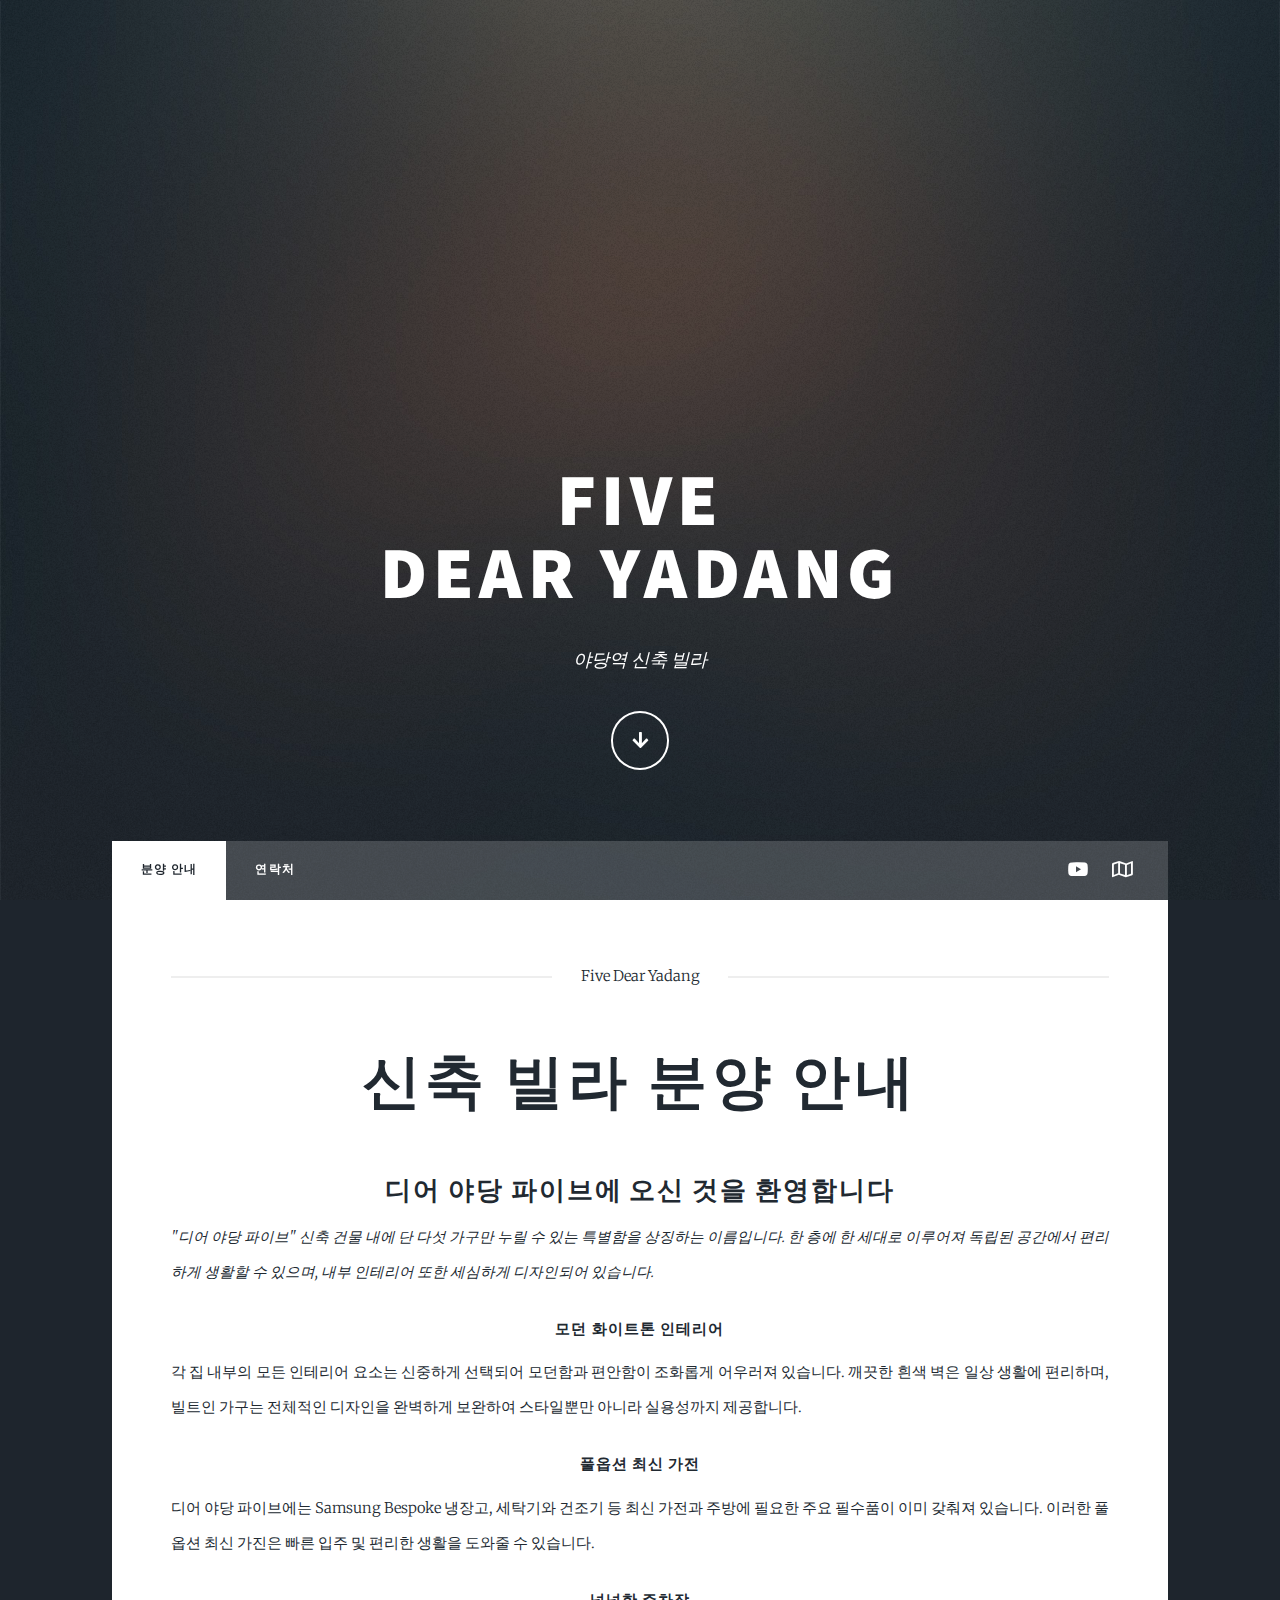
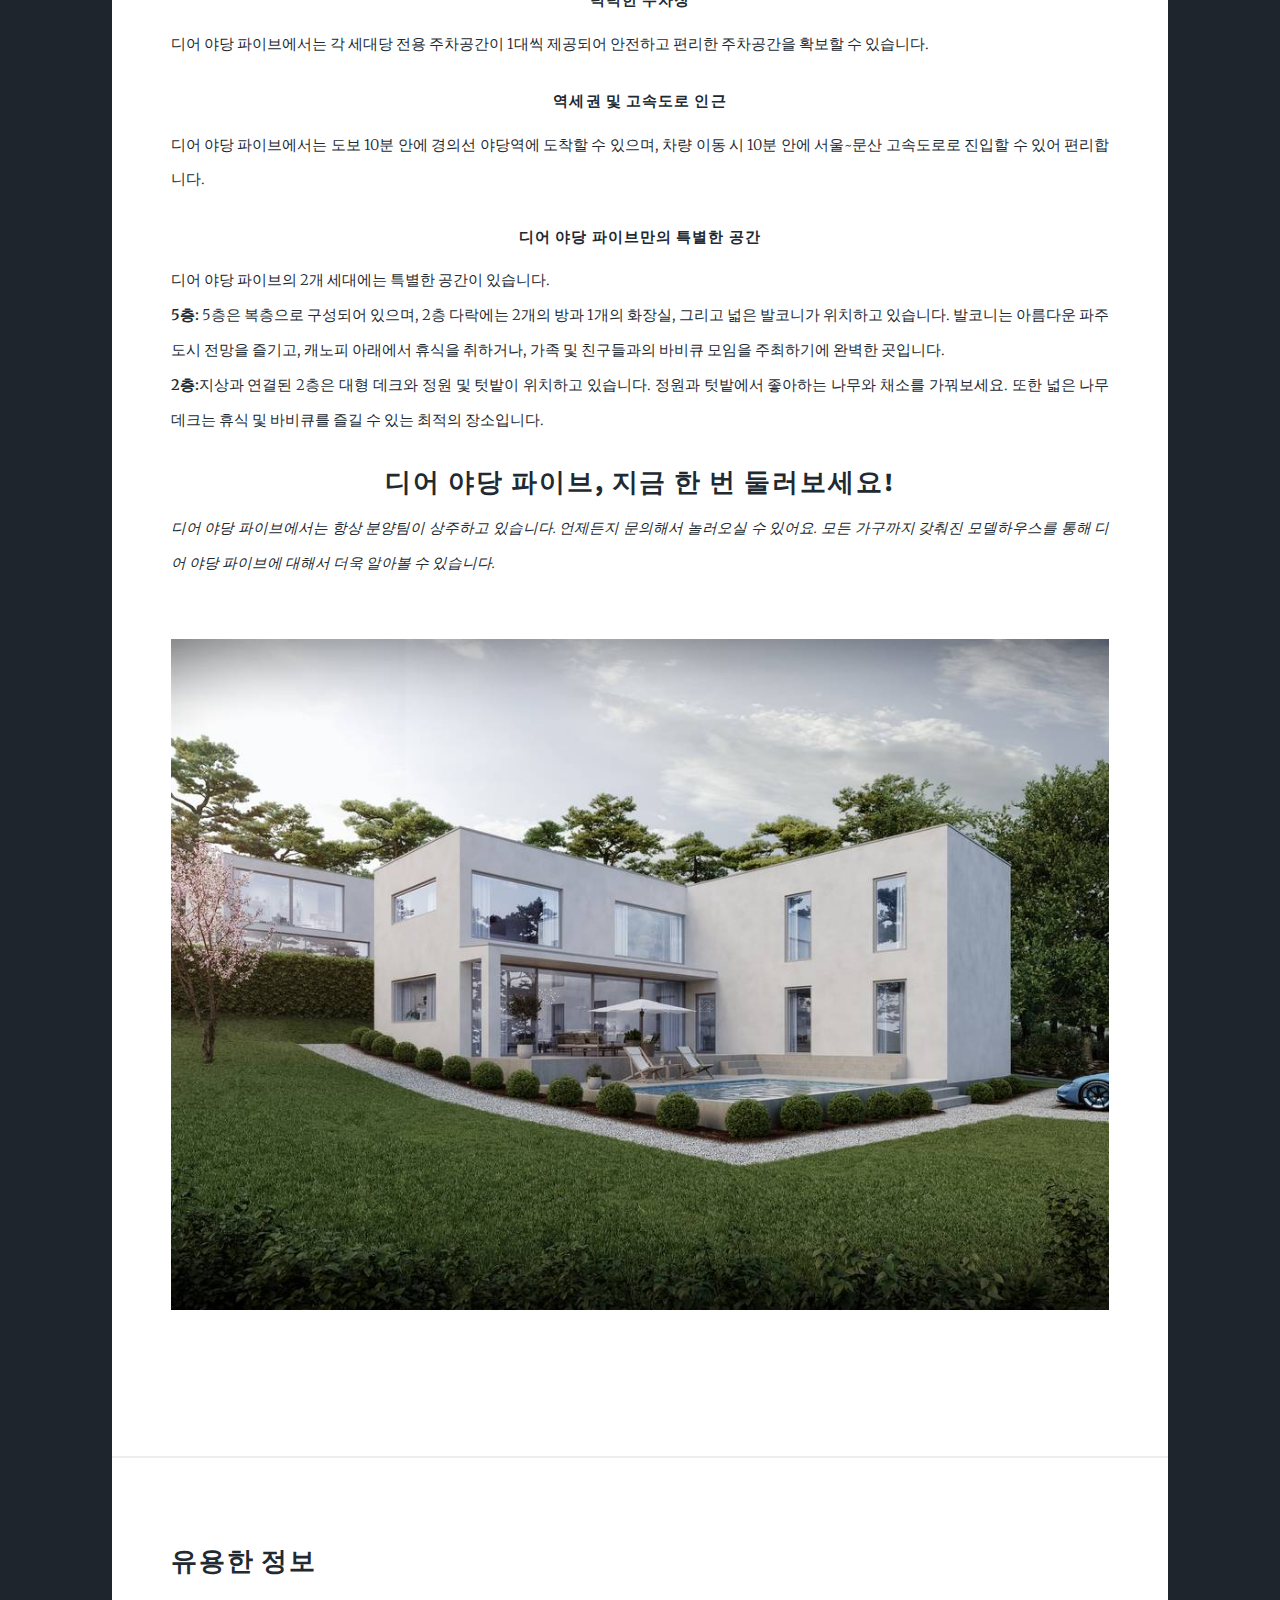
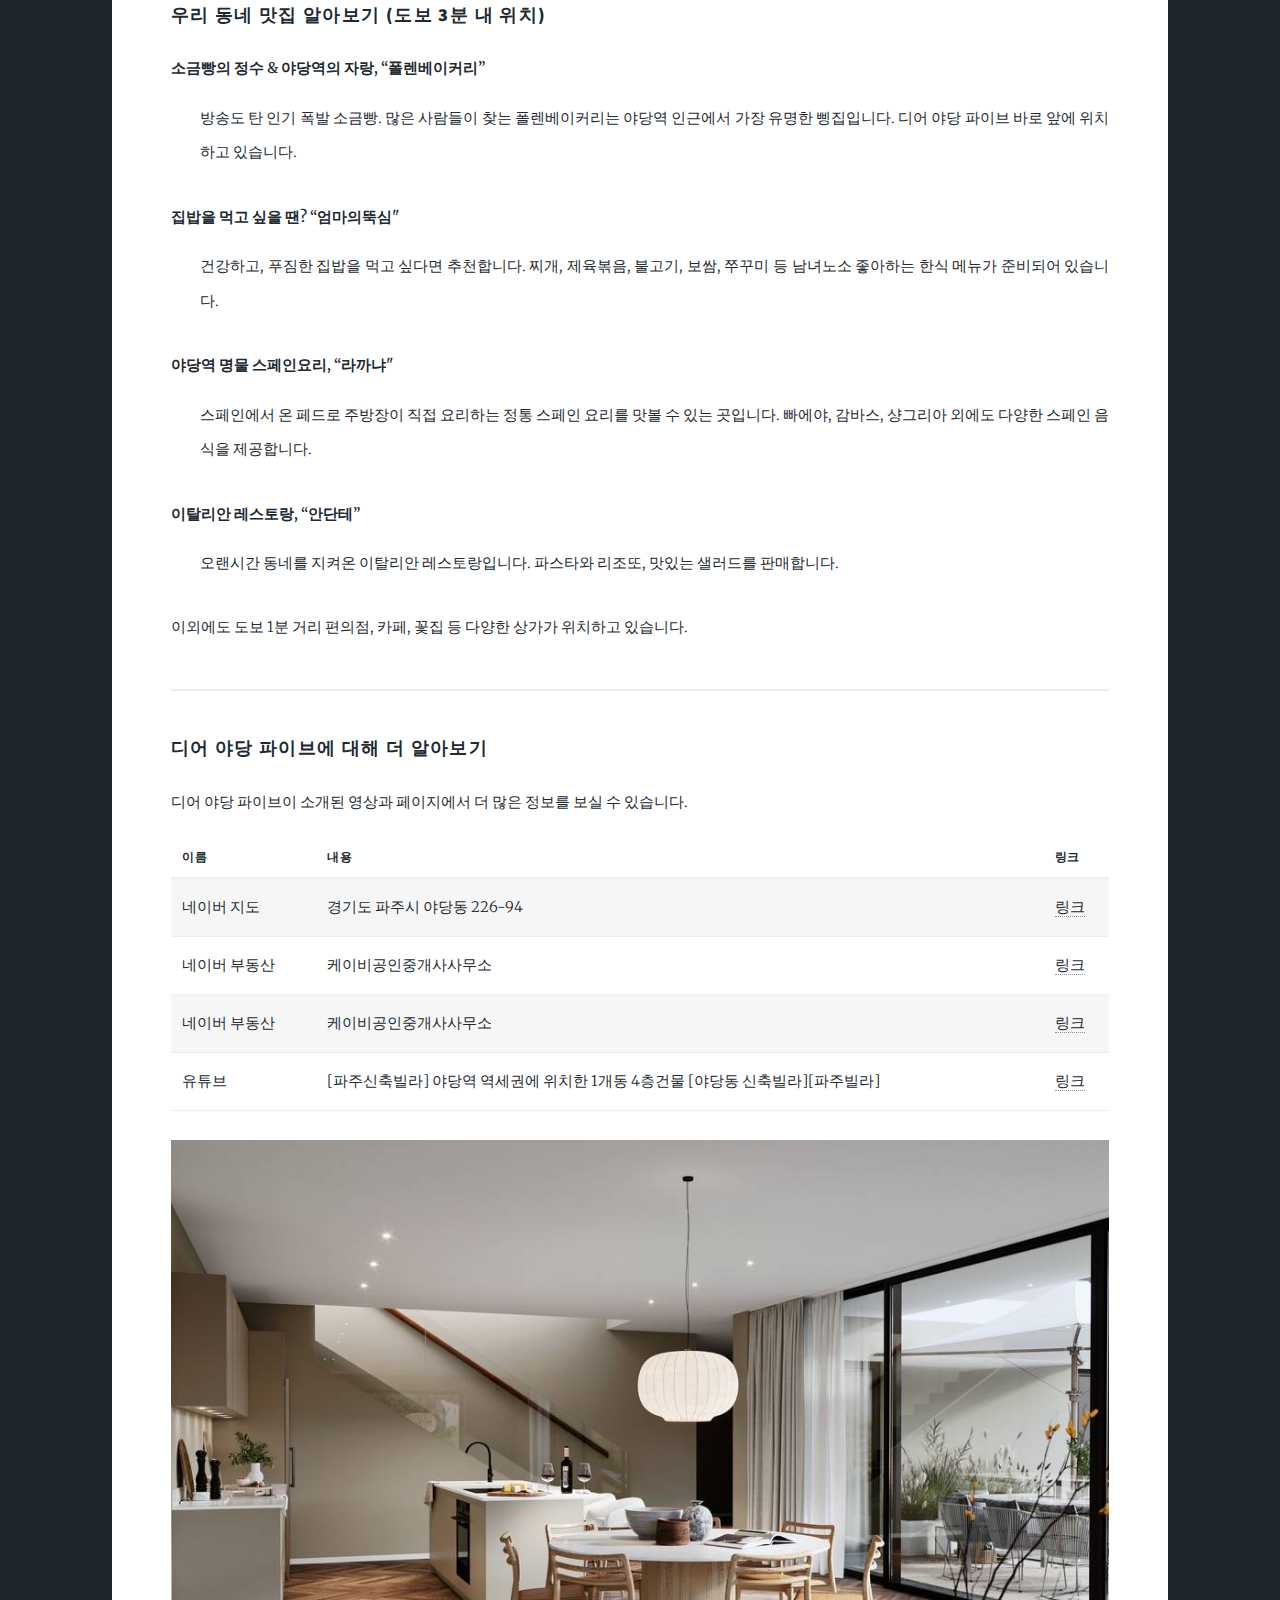
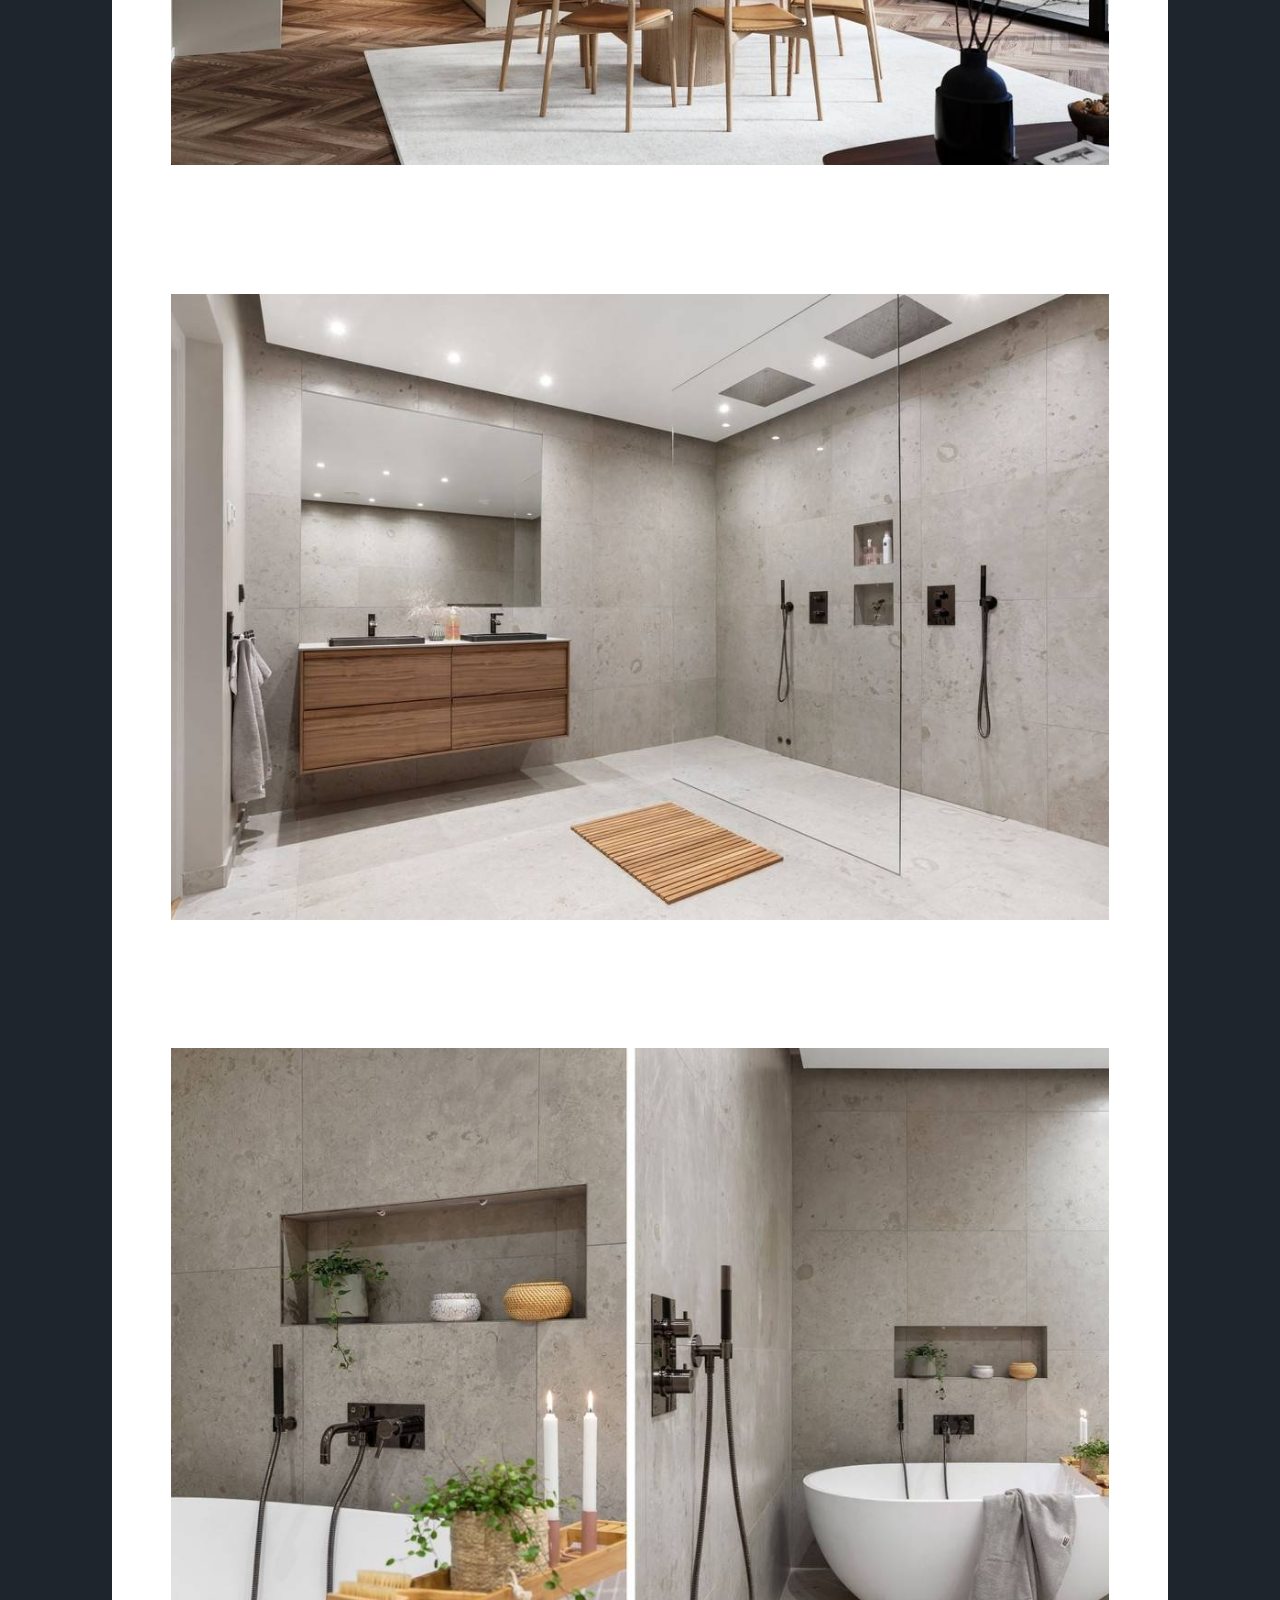
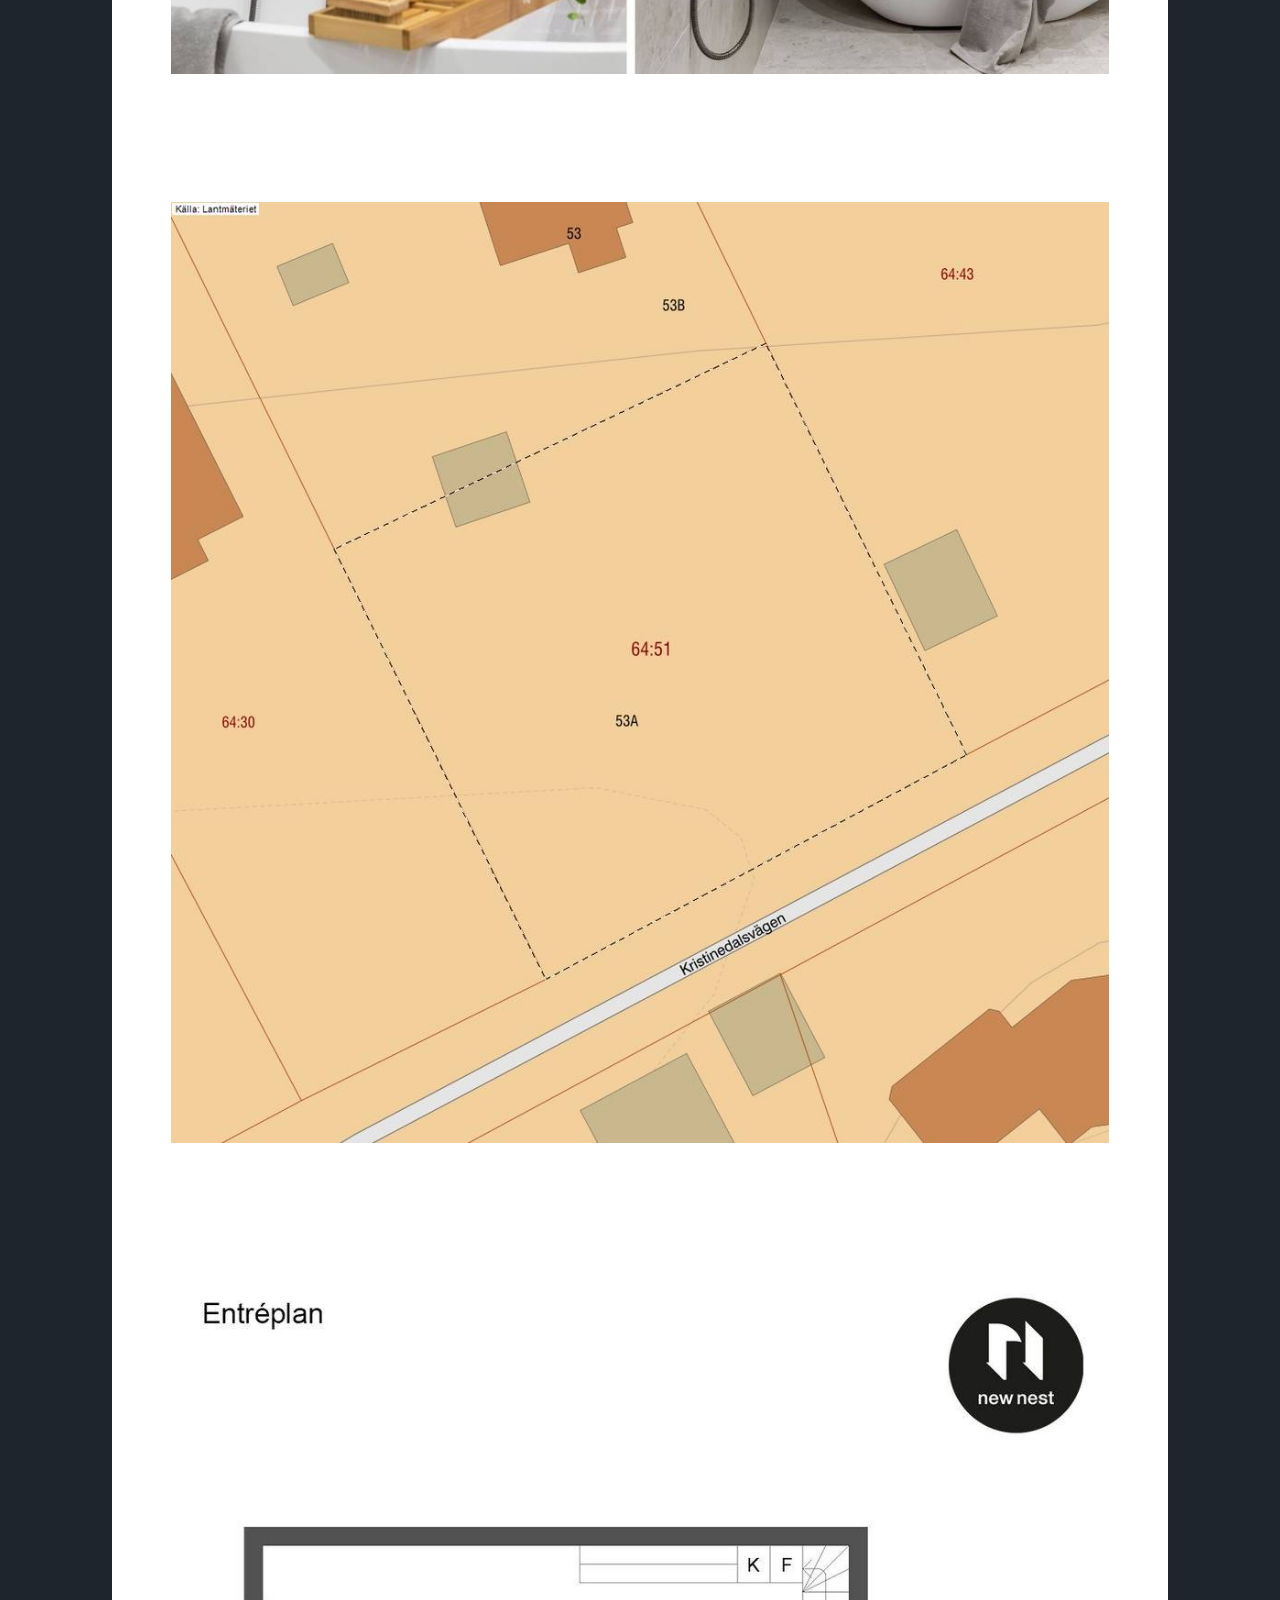
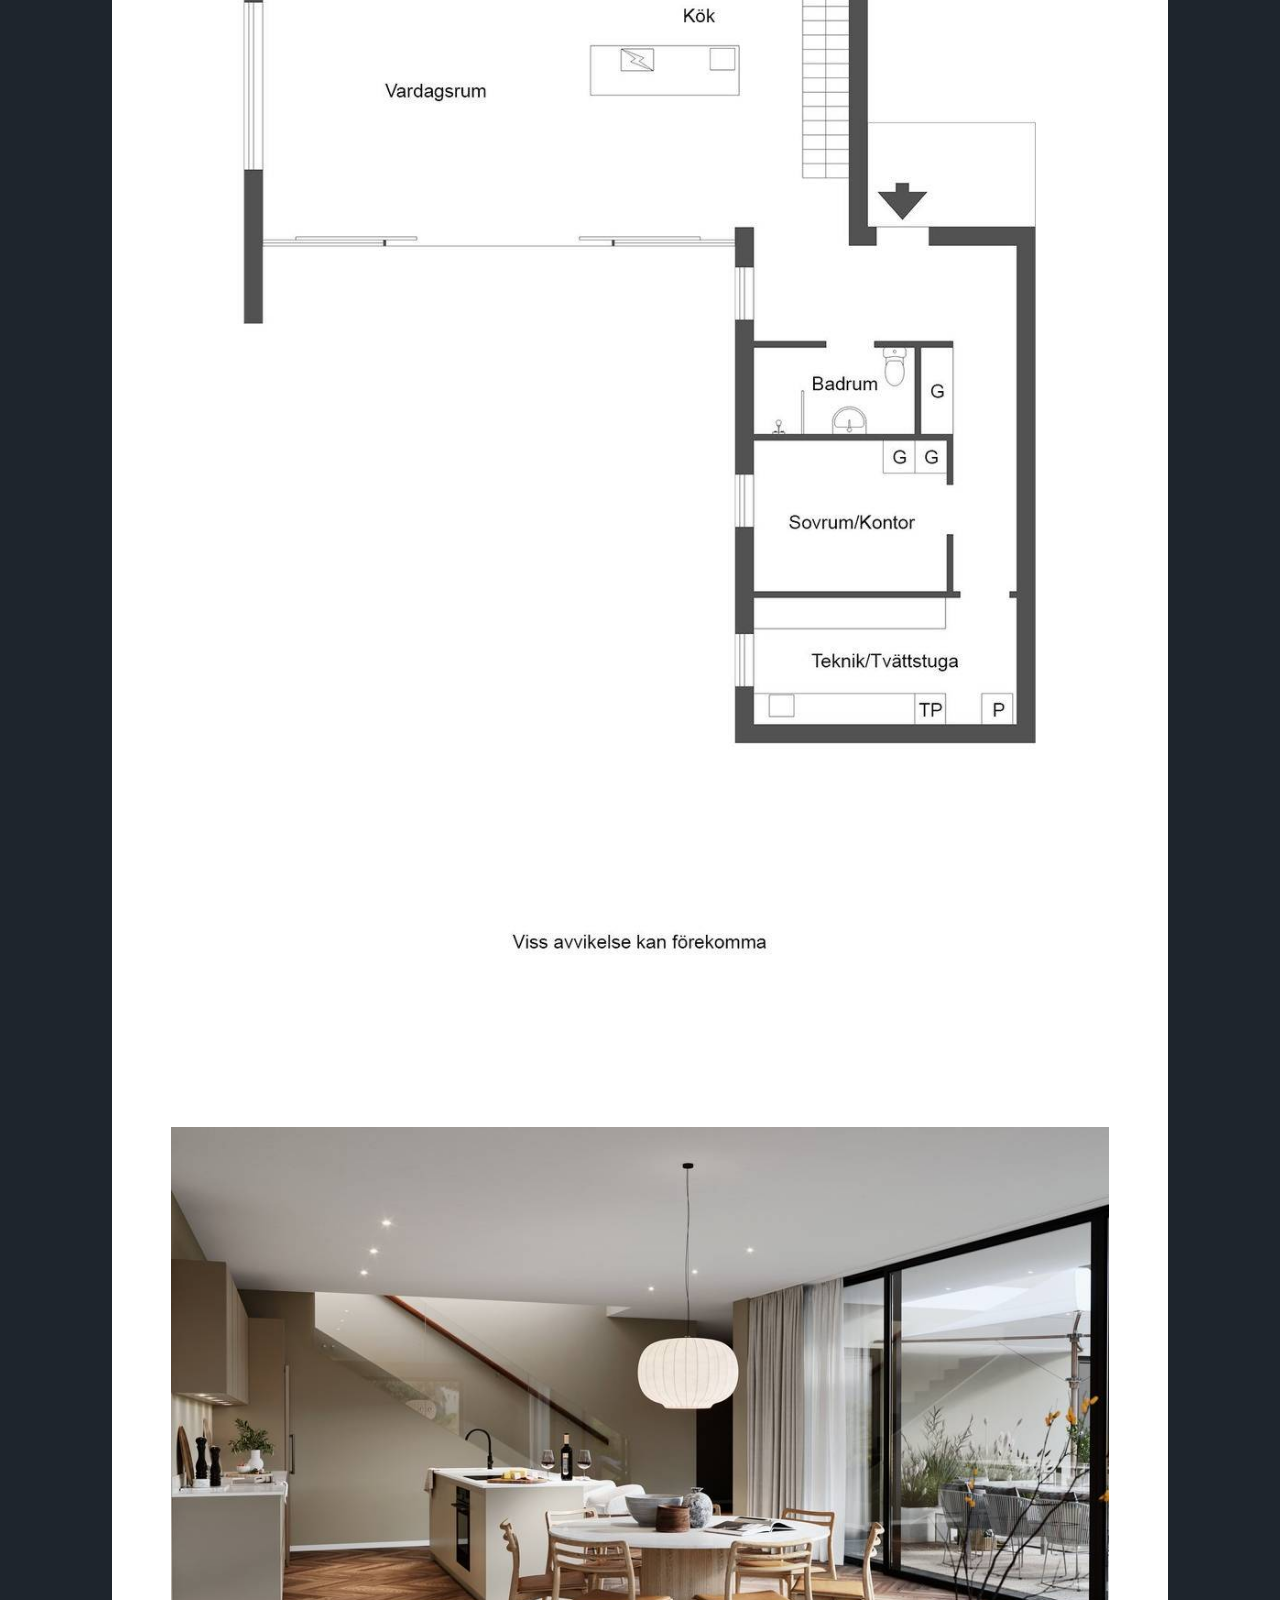
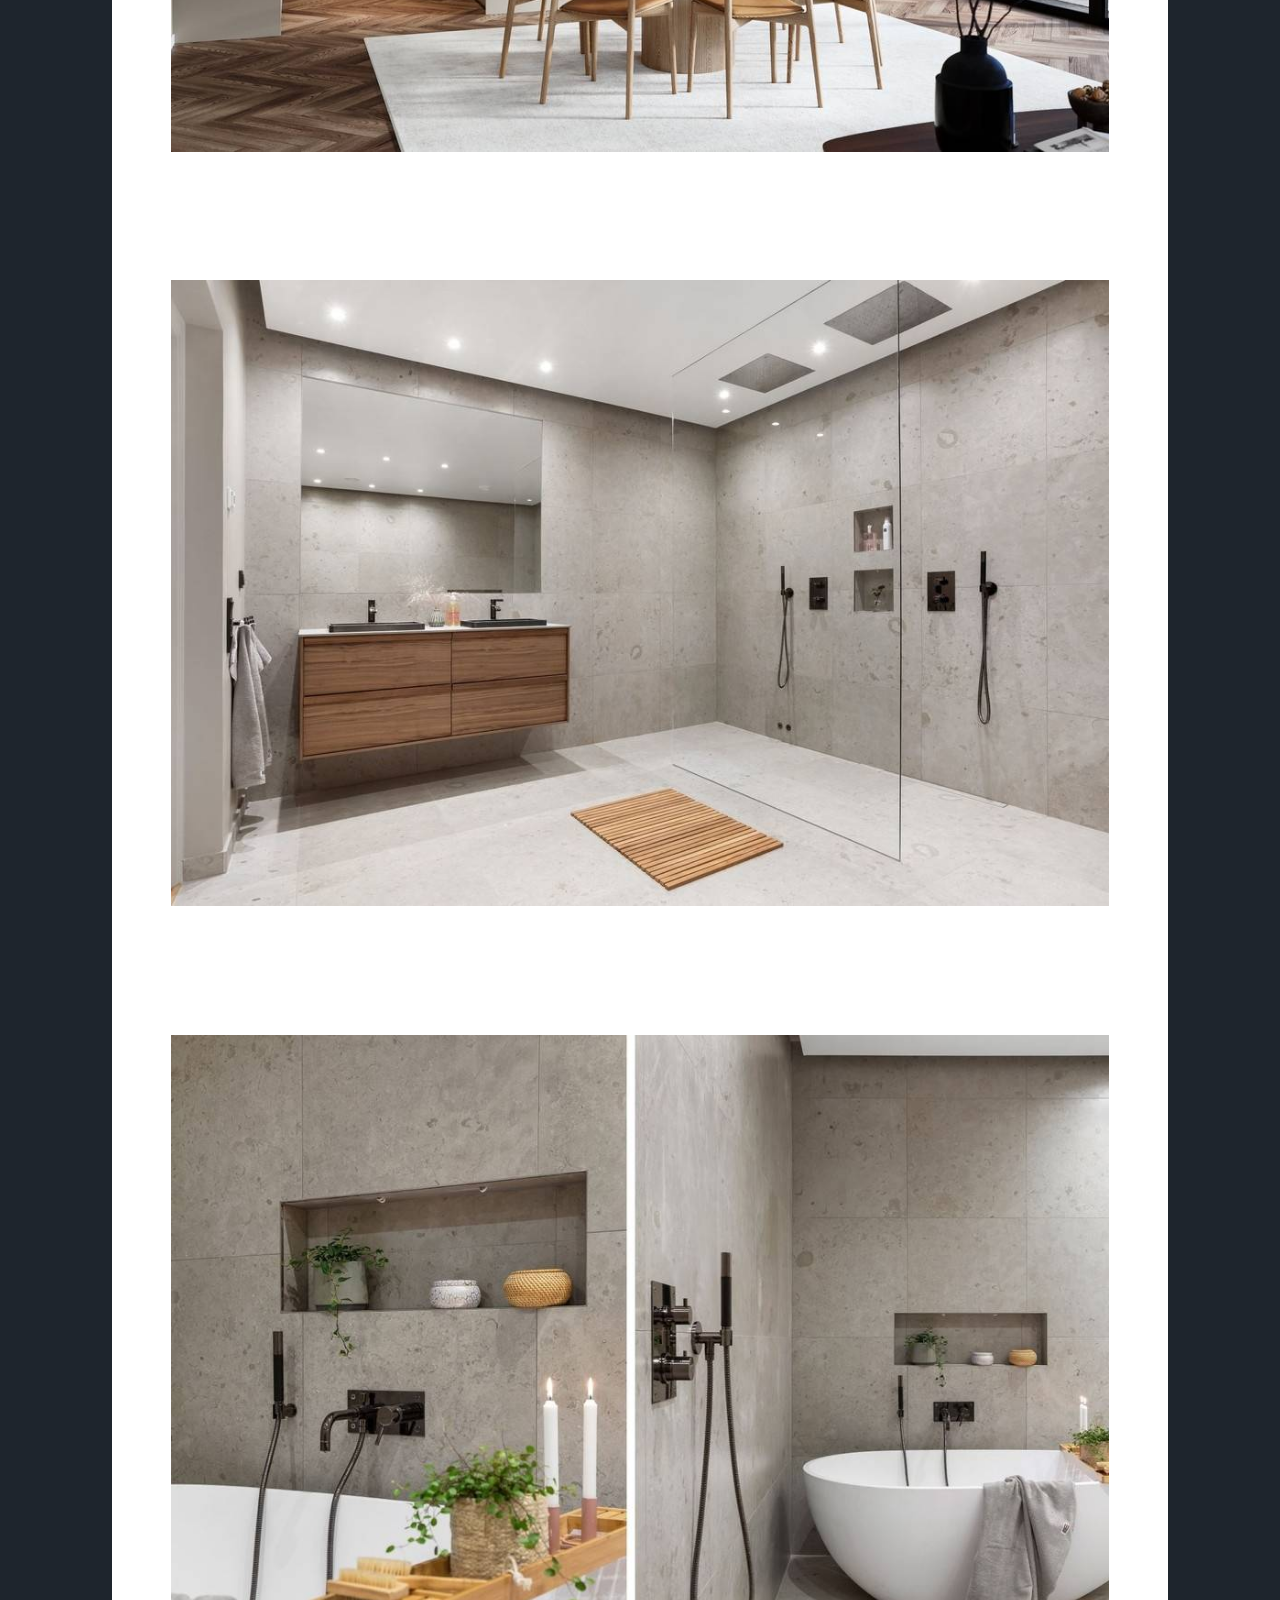
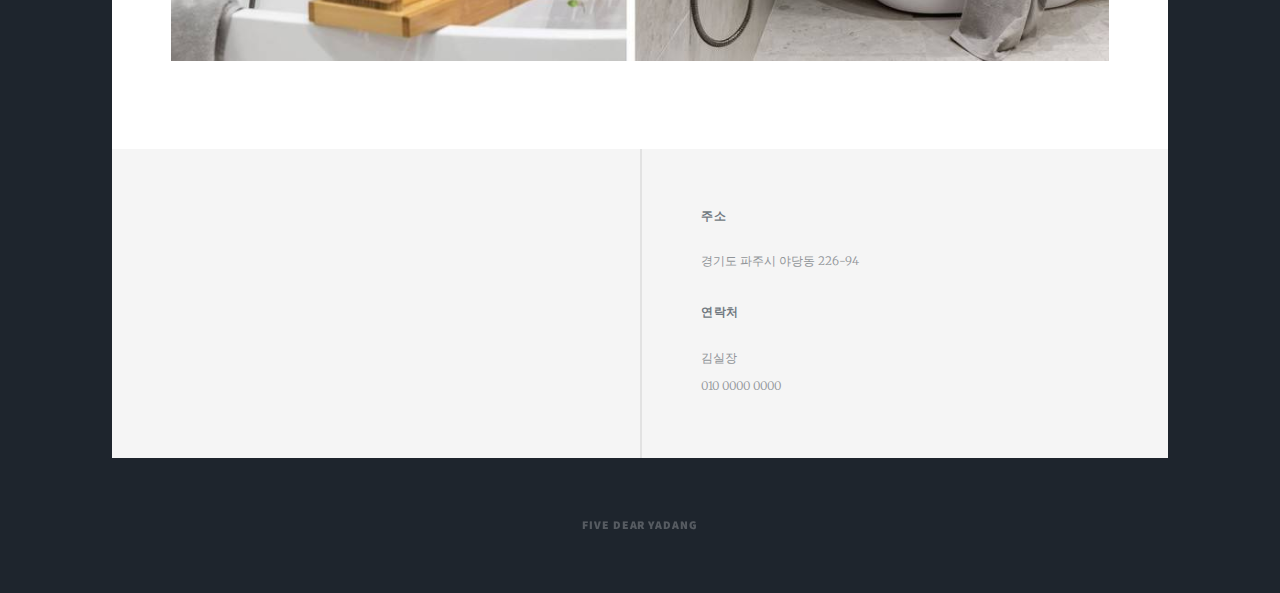
==== homepage-five/index.html @ 7374221d "homepage yadang five" ====
<!DOCTYPE HTML>
<!--
	Massively by HTML5 UP
	html5up.net | @ajlkn
	Free for personal and commercial use under the CCA 3.0 license (html5up.net/license)
-->
<html>
<head>

    <!-- Hotjar Tracking Code for Five Dear Yadang -->
    <script>
			(function(h,o,t,j,a,r){
				h.hj=h.hj||function(){(h.hj.q=h.hj.q||[]).push(arguments)};
				h._hjSettings={hjid:3545297,hjsv:6};
				a=o.getElementsByTagName('head')[0];
				r=o.createElement('script');r.async=1;
				r.src=t+h._hjSettings.hjid+j+h._hjSettings.hjsv;
				a.appendChild(r);
			})(window,document,'https://static.hotjar.com/c/hotjar-','.js?sv=');




    </script>
    <script async src="https://www.googletagmanager.com/gtag/js?id=G-71ET7HT44W"></script>
    <script>
  window.dataLayer = window.dataLayer || [];
  function gtag(){dataLayer.push(arguments);}
  gtag('js', new Date());

  gtag('config', 'G-71ET7HT44W');


    </script>

    <title>디어 야당 파이브</title>
    <meta charset="utf-8"/>
    <meta name="viewport" content="width=device-width, initial-scale=1, user-scalable=no"/>
    <link rel="stylesheet" href="assets/css/main.css"/>
    <noscript>
        <link rel="stylesheet" href="assets/css/noscript.css"/>
    </noscript>
</head>
<body class="is-preload">

<!-- Wrapper -->
<div id="wrapper" class="fade-in">

    <!-- Intro -->
    <div id="intro">
        <h1>FIVE<br/>
            DEAR YADANG</h1>
        <p>야당역 신축 빌라</p>
        <ul class="actions">
            <li><a href="#header" class="button icon solid solo fa-arrow-down scrolly">Continue</a></li>
        </ul>
    </div>


    <!-- Nav -->
    <nav id="nav">
        <ul class="links">
            <li class="active"><a href="#main">분양 안내</a></li>
            <li><a href="#footer">연락처</a></li>
        </ul>
        <ul class="icons">
            <li><a href="https://www.youtube.com/watch?v=rtoR1svs8Dk" class="icon brands fa-youtube"><span
                    class="label">Twitter</span></a></li>
            <li><a href="https://naver.me/xsYsht4Y" class="icon fa-map"><span class="label">Twitter</span></a></li>

        </ul>
    </nav>


    <!-- Main -->
    <div id="main">

        <!-- Featured Post -->
        <article class="post featured">
            <header class="major">
                <span class="date">Five Dear Yadang</span>
                <h2>신축 빌라 분양 안내</h2>
            </header>

            <section class="post">
                <header>
                    <h2>디어 야당 파이브에 오신 것을 환영합니다</h2>
                    <p>"디어 야당 파이브" 신축 건물 내에 단 다섯 가구만 누릴 수 있는 특별함을 상징하는 이름입니다. 한 층에 한 세대로 이루어져 독립된 공간에서 편리하게 생활할 수 있으며,
                        내부
                        인테리어 또한 세심하게 디자인되어 있습니다.</p>
                </header>
                <header>
                    <h4>모던 화이트톤 인테리어</h4>
                </header>
                <p>각 집 내부의 모든 인테리어 요소는 신중하게 선택되어 모던함과 편안함이 조화롭게 어우러져 있습니다. 깨끗한 흰색 벽은 일상 생활에 편리하며, 빌트인 가구는 전체적인 디자인을 완벽하게
                    보완하여 스타일뿐만 아니라 실용성까지 제공합니다.</p>

                <header>
                    <h4>풀옵션 최신 가전</h4>
                </header>
                <p>디어 야당 파이브에는 Samsung Bespoke 냉장고, 세탁기와 건조기 등 최신 가전과 주방에 필요한 주요 필수품이 이미 갖춰져 있습니다. 이러한 풀옵션 최신 가진은 빠른 입주 및 편리한 생활을 도와줄 수 있습니다.</p>

                <header>
                    <h4>넉넉한 주차장</h4>
                </header>
                <p>디어 야당 파이브에서는 각 세대당 전용 주차공간이 1대씩 제공되어 안전하고 편리한 주차공간을 확보할 수 있습니다.</p>

                <header>
                    <h4>역세권 및 고속도로 인근</h4></header>
                <p>디어 야당 파이브에서는 도보 10분 안에 경의선 야당역에 도착할 수 있으며, 차량 이동 시 10분 안에 서울~문산 고속도로로 진입할 수 있어 편리합니다.</p>

                <header>
                    <h4>디어 야당 파이브만의 특별한 공간</h4></header>
                <p>디어 야당 파이브의 2개 세대에는 특별한 공간이 있습니다.<br>
                    <strong>5층:</strong> 5층은 복층으로 구성되어 있으며, 2층 다락에는 2개의 방과 1개의 화장실, 그리고 넓은 발코니가 위치하고 있습니다. 발코니는 아름다운 파주
                    도시
                    전망을 즐기고, 캐노피 아래에서 휴식을 취하거나, 가족 및 친구들과의 바비큐 모임을 주최하기에 완벽한 곳입니다.<br>
                    <strong>2층:</strong>지상과 연결된 2층은 대형 데크와 정원 및 텃밭이 위치하고 있습니다. 정원과 텃밭에서 좋아하는 나무와 채소를 가꿔보세요. 또한 넓은 나무 데크는
                    휴식
                    및 바비큐를 즐길 수 있는 최적의 장소입니다.</strong>

                <header>
                    <h2>디어 야당 파이브, 지금 한 번 둘러보세요!</h2>
                    <p>디어 야당 파이브에서는 항상 분양팀이 상주하고 있습니다. 언제든지 문의해서 놀러오실 수 있어요. 모든 가구까지 갖춰진 모델하우스를 통해 디어 야당 파이브에 대해서 더욱 알아볼
                        수
                        있습니다.</p>
                </header>
            </section>
            <a class="image main"><img src="images/photo1.jpg" alt=""/></a>
            <ul class="actions special">
            </ul>
        </article>


        <!-- Lists -->
        <section class="post">
            <h2>유용한 정보</h2>


            <section class="post">
                <h3>우리 동네 맛집 알아보기 (도보 3분 내 위치)</h3>
                <dl>
                    <dt>소금빵의 정수 & 야당역의 자랑, “폴렌베이커리”</dt>
                    <dd>
                        <p>방송도 탄 인기 폭발 소금빵. 많은 사람들이 찾는 폴렌베이커리는 야당역 인근에서 가장 유명한 삥집입니다. 디어 야당 파이브 바로 앞에 위치하고 있습니다.</p>
                    </dd>
                    <dt>집밥을 먹고 싶을 땐? “엄마의뚝심"</dt>
                    <dd>
                        <p>건강하고, 푸짐한 집밥을 먹고 싶다면 추천합니다. 찌개, 제육볶음, 불고기, 보쌈, 쭈꾸미 등 남녀노소 좋아하는 한식 메뉴가 준비되어 있습니다.</p>
                    </dd>
                    <dt>야당역 명물 스페인요리, “라까냐"</dt>
                    <dd>
                        <p>스페인에서 온 페드로 주방장이 직접 요리하는 정통 스페인 요리를 맛볼 수 있는 곳입니다. 빠에야, 감바스, 샹그리아 외에도 다양한 스페인 음식을 제공합니다.</p>
                    </dd>
                    <dt>이탈리안 레스토랑, “안단테”</dt>
                    <dd>
                        <p>오랜시간 동네를 지켜온 이탈리안 레스토랑입니다. 파스타와 리조또, 맛있는 샐러드를 판매합니다.</p>
                    </dd>

                    <p>이외에도 도보 1분 거리 편의점, 카페, 꽃집 등 다양한 상가가 위치하고 있습니다.</p>
                </dl>
            </section>
            <hr/>
            <section class="post">
                <h3>디어 야당 파이브에 대해 더 알아보기</h3>
                <p>디어 야당 파이브이 소개된 영상과 페이지에서 더 많은 정보를 보실 수 있습니다.</p>
                <div class="table-wrapper">
                    <table>
                        <thead>
                        <tr>
                            <th>이름</th>
                            <th>내용</th>
                            <th>링크</th>
                        </tr>
                        </thead>
                        <tbody>
                        <tr>
                            <td>네이버 지도</td>
                            <td>경기도 파주시 야당동 226-94</td>
                            <td><a href="https://naver.me/xsYsht4Y">링크</a></td>
                        </tr>
                        <tr>
                            <td>네이버 부동산</td>
                            <td>케이비공인중개사사무소</td>
                            <td>
                                <a href="https://m.land.naver.com/article/info/2324584212?fbclid=IwAR2iAaK6AWu-hOCFoFpZAK3pICdxhkrYXcVffOLEHyCSV3ckOMCsh5IpHKs">링크</a>
                            </td>
                        </tr>
                        <tr>
                            <td>네이버 부동산</td>
                            <td>케이비공인중개사사무소</td>
                            <td><a href="https://m.land.naver.com/article/info/2324583606"> 링크</a></td>
                        </tr>
                        <tr>
                            <td>유튜브</td>
                            <td>[파주신축빌라] 야당역 역세권에 위치한 1개동 4층건물 [야당동 신축빌라][파주빌라]</td>
                            <td><a href="https://www.youtube.com/watch?v=rtoR1svs8Dk"> 링크</a></td>
                        </tr>

                    </table>
            </section>

            <div class=" box alt">
                <div class="row gtr-50 gtr-uniform">
                    <div class="image main"><span class="image fit"><img src="images/photo2.jpg"
                                                                         alt=""/></span></div>
                    <div class="image main"><span class="image fit"><img src="images/photo8.jpg"
                                                                         alt=""/></span></div>
                    <!-- Break -->
                    <div class="image main"><span class="image fit"><img src="images/photo4.jpg"
                                                                         alt=""/></span></div>
                    <div class="image main"><span class="image fit"><img src="images/photo7.jpg"
                                                                         alt=""/></span></div>
                    <div class="image main"><span class="image fit"><img src="images/photo5.jpg"
                                                                         alt=""/></span></div>
                    <div class="image main"><span class="image fit"><img src="images/photo2.jpg"
                                                                         alt=""/></span></div>
                    <div class="image main"><span class="image fit"><img src="images/photo8.jpg"
                                                                         alt=""/></span></div>
                    <!-- Break -->
                    <div class="image main"><span class="image fit"><img src="images/photo4.jpg"
                                                                         alt=""/></span></div>
                </div>
            </div>


    </div>
    </section>

    <!-- Footer -->
    <footer id="footer">
        <section>
            <form method="post" action="#">

            </form>
        </section>
        <section class="major">
            <section class="alt">
                <h3>주소</h3>
                <p>경기도 파주시 야당동 226-94</p>
            </section>
            <section>
                <h3>연락처</h3>
                <p> 김실장 <br/>
                    010 0000 0000</p>
            </section>
            <section>
            </section>
            <section>

            </section>
        </section>
    </footer>


    <!-- Copyright -->
    <div id="copyright">
        <ul>
            <li> Five Dear Yadang</li>
        </ul>
    </div>

</div>

<!-- Scripts -->
<script src="assets/js/jquery.min.js"></script>
<script src="assets/js/jquery.scrollex.min.js"></script>
<script src="assets/js/jquery.scrolly.min.js"></script>
<script src="assets/js/browser.min.js"></script>
<script src="assets/js/breakpoints.min.js"></script>
<script src="assets/js/util.js"></script>
<script src="assets/js/main.js"></script>

</body>
</html>
---- homepage-five/assets/css/main.css ----
@import url(fontawesome-all.min.css);
@import url("https://fonts.googleapis.com/css?family=Merriweather:300,700,300italic,700italic|Source+Sans+Pro:900");

/*
	Massively by HTML5 UP
	html5up.net | @ajlkn
	Free for personal and commercial use under the CCA 3.0 license (html5up.net/license)
*/

html, body, div, span, applet, object,
iframe, h1, h2, h3, h4, h5, h6, p, blockquote,
pre, a, abbr, acronym, address, big, cite,
code, del, dfn, em, img, ins, kbd, q, s, samp,
small, strike, strong, sub, sup, tt, var, b,
u, i, center, dl, dt, dd, ol, ul, li, fieldset,
form, label, legend, table, caption, tbody,
tfoot, thead, tr, th, td, article, aside,
canvas, details, embed, figure, figcaption,
footer, header, hgroup, menu, nav, output, ruby,
section, summary, time, mark, audio, video {
	margin: 0;
	padding: 0;
	border: 0;
	font-size: 100%;
	font: inherit;
	vertical-align: baseline;}

article, aside, details, figcaption, figure,
footer, header, hgroup, menu, nav, section {
	display: block;}

body {
	line-height: 1;
}

ol, ul {
	list-style: none;
}

blockquote, q {
	quotes: none;
}

	blockquote:before, blockquote:after, q:before, q:after {
		content: '';
		content: none;
	}

table {
	border-collapse: collapse;
	border-spacing: 0;
}

body {
	-webkit-text-size-adjust: none;
}

mark {
	background-color: transparent;
	color: inherit;
}

input::-moz-focus-inner {
	border: 0;
	padding: 0;
}

input, select, textarea {
	-moz-appearance: none;
	-webkit-appearance: none;
	-ms-appearance: none;
	appearance: none;
}

/* Basic */

	@-ms-viewport {
		width: device-width;
	}

	body {
		-ms-overflow-style: scrollbar;
	}

	@media screen and (max-width: 480px) {

		html, body {
			min-width: 320px;
		}

	}

	html {
		box-sizing: border-box;
	}

	*, *:before, *:after {
		box-sizing: inherit;
	}

	body {
		background-color: #1e252d;
	}

		body.is-preload *, body.is-preload *:before, body.is-preload *:after {
			-moz-animation: none !important;
			-webkit-animation: none !important;
			-ms-animation: none !important;
			animation: none !important;
			-moz-transition: none !important;
			-webkit-transition: none !important;
			-ms-transition: none !important;
			transition: none !important;
		}

/* Type */

	html {
		font-size: 16pt;
	}

		@media screen and (max-width: 1680px) {

			html {
				font-size: 12pt;
			}

		}

		@media screen and (max-width: 1280px) {

			html {
				font-size: 11pt;
			}

		}

		@media screen and (max-width: 360px) {

			html {
				font-size: 10pt;
			}

		}

	body {
		color: #212931;
	}

	body, input, select, textarea {
		font-family: "Merriweather", Georgia, serif;
		font-weight: 300;
		font-size: 1rem;
		line-height: 2.375;
	}

	a {
		-moz-transition: color 0.2s ease-in-out, background-color 0.2s ease-in-out, border-color 0.2s ease-in-out, box-shadow 0.2s ease-in-out;
		-webkit-transition: color 0.2s ease-in-out, background-color 0.2s ease-in-out, border-color 0.2s ease-in-out, box-shadow 0.2s ease-in-out;
		-ms-transition: color 0.2s ease-in-out, background-color 0.2s ease-in-out, border-color 0.2s ease-in-out, box-shadow 0.2s ease-in-out;
		transition: color 0.2s ease-in-out, background-color 0.2s ease-in-out, border-color 0.2s ease-in-out, box-shadow 0.2s ease-in-out;
		border-bottom: dotted 1px;
		text-decoration: none;
	}

		a:hover {
			border-bottom-color: transparent;
		}

	strong, b {
		font-weight: 600;
	}

	em, i {
		font-style: italic;
	}

	p {
		text-align: justify;
		margin: 0 0 2rem 0;
	}

	h1, h2, h3, h4, h5, h6 {
		font-family: "Source Sans Pro", Helvetica, sans-serif;
		font-weight: 900;
		line-height: 1.5;
		letter-spacing: 0.075em;
		text-transform: uppercase;
		margin: 0 0 1rem 0;
	}

		h1 a, h2 a, h3 a, h4 a, h5 a, h6 a {
			border-bottom: 0;
			color: inherit;
			text-decoration: none;
		}

	h1 {
		font-size: 4rem;
		line-height: 1.1;
		margin: 0 0 2rem 0;
	}

	h2 {
		font-size: 1.75rem;
		line-height: 1.3;
		margin: 0 0 1.5rem 0;
	}

	h3 {
		font-size: 1.25rem;
		margin: 0 0 1.5rem 0;
	}

	h4 {
		font-size: 1rem;
	}

	h5 {
		font-size: 0.9rem;
	}

	h6 {
		font-size: 0.8rem;
	}

	sub {
		font-size: 0.8rem;
		position: relative;
		top: 0.5rem;
	}

	sup {
		font-size: 0.8rem;
		position: relative;
		top: -0.5rem;
	}

	blockquote {
		border-left: solid 4px;
		font-style: italic;
		margin: 0 0 2rem 0;
		padding: 0.5rem 0 0.5rem 2rem;
	}

	code {
		border: solid 2px;
		font-family: "Courier New", monospace;
		font-size: 0.9rem;
		margin: 0 0.25rem;
		padding: 0.25rem 0.65rem;
	}

	pre {
		-webkit-overflow-scrolling: touch;
		font-family: "Courier New", monospace;
		font-size: 0.9rem;
		margin: 0 0 2rem 0;
	}

		pre code {
			display: block;
			line-height: 1.75;
			padding: 1rem 1.5rem;
			overflow-x: auto;
		}

	hr {
		border: 0;
		border-bottom: solid 2px;
		margin: 3rem 0;
	}

		hr.major {
			margin: 5rem 0;
		}

	.align-left {
		text-align: left;
	}

	.align-center {
		text-align: center;
	}

	.align-right {
		text-align: right;
	}

	input, select, textarea {
		color: #212931;
	}

	a {
		color: #212931;
		border-bottom-color: rgba(33, 41, 49, 0.5);
	}

		a:hover {
			border-bottom-color: transparent;
			color: #18bfef !important;
		}

	strong, b {
		color: #212931;
	}

	h1, h2, h3, h4, h5, h6 {
		color: #212931;
	}

	blockquote {
		border-left-color: #eeeeee;
	}

	code {
		background: rgba(220, 220, 220, 0.25);
		border-color: #eeeeee;
	}

	hr {
		border-bottom-color: #eeeeee;
	}

/* Row */

	.row {
		display: flex;
		flex-wrap: wrap;
		box-sizing: border-box;
		align-items: stretch;
	}

		.row > * {
			box-sizing: border-box;
		}

		.row.gtr-uniform > * > :last-child {
			margin-bottom: 0;
		}

		.row.aln-left {
			justify-content: flex-start;
		}

		.row.aln-center {
			justify-content: center;
		}

		.row.aln-right {
			justify-content: flex-end;
		}

		.row.aln-top {
			align-items: flex-start;
		}

		.row.aln-middle {
			align-items: center;
		}

		.row.aln-bottom {
			align-items: flex-end;
		}

		.row > .imp {
			order: -1;
		}

		.row > .col-1 {
			width: 8.33333%;
		}

		.row > .off-1 {
			margin-left: 8.33333%;
		}

		.row > .col-2 {
			width: 16.66667%;
		}

		.row > .off-2 {
			margin-left: 16.66667%;
		}

		.row > .col-3 {
			width: 25%;
		}

		.row > .off-3 {
			margin-left: 25%;
		}

		.row > .col-4 {
			width: 33.33333%;
		}

		.row > .off-4 {
			margin-left: 33.33333%;
		}

		.row > .col-5 {
			width: 41.66667%;
		}

		.row > .off-5 {
			margin-left: 41.66667%;
		}

		.row > .col-6 {
			width: 50%;
		}

		.row > .off-6 {
			margin-left: 50%;
		}

		.row > .col-7 {
			width: 58.33333%;
		}

		.row > .off-7 {
			margin-left: 58.33333%;
		}

		.row > .col-8 {
			width: 66.66667%;
		}

		.row > .off-8 {
			margin-left: 66.66667%;
		}

		.row > .col-9 {
			width: 75%;
		}

		.row > .off-9 {
			margin-left: 75%;
		}

		.row > .col-10 {
			width: 83.33333%;
		}

		.row > .off-10 {
			margin-left: 83.33333%;
		}

		.row > .col-11 {
			width: 91.66667%;
		}

		.row > .off-11 {
			margin-left: 91.66667%;
		}

		.row > .col-12 {
			width: 100%;
		}

		.row > .off-12 {
			margin-left: 100%;
		}

		.row.gtr-0 {
			margin-top: 0;
			margin-left: 0rem;
		}

			.row.gtr-0 > * {
				padding: 0 0 0 0rem;
			}

			.row.gtr-0.gtr-uniform {
				margin-top: 0rem;
			}

				.row.gtr-0.gtr-uniform > * {
					padding-top: 0rem;
				}

		.row.gtr-25 {
			margin-top: 0;
			margin-left: -0.375rem;
		}

			.row.gtr-25 > * {
				padding: 0 0 0 0.375rem;
			}

			.row.gtr-25.gtr-uniform {
				margin-top: -0.375rem;
			}

				.row.gtr-25.gtr-uniform > * {
					padding-top: 0.375rem;
				}

		.row.gtr-50 {
			margin-top: 0;
			margin-left: -0.75rem;
		}

			.row.gtr-50 > * {
				padding: 0 0 0 0.75rem;
			}

			.row.gtr-50.gtr-uniform {
				margin-top: -0.75rem;
			}

				.row.gtr-50.gtr-uniform > * {
					padding-top: 0.75rem;
				}

		.row {
			margin-top: 0;
			margin-left: -1.5rem;
		}

			.row > * {
				padding: 0 0 0 1.5rem;
			}

			.row.gtr-uniform {
				margin-top: -1.5rem;
			}

				.row.gtr-uniform > * {
					padding-top: 1.5rem;
				}

		.row.gtr-150 {
			margin-top: 0;
			margin-left: -2.25rem;
		}

			.row.gtr-150 > * {
				padding: 0 0 0 2.25rem;
			}

			.row.gtr-150.gtr-uniform {
				margin-top: -2.25rem;
			}

				.row.gtr-150.gtr-uniform > * {
					padding-top: 2.25rem;
				}

		.row.gtr-200 {
			margin-top: 0;
			margin-left: -3rem;
		}

			.row.gtr-200 > * {
				padding: 0 0 0 3rem;
			}

			.row.gtr-200.gtr-uniform {
				margin-top: -3rem;
			}

				.row.gtr-200.gtr-uniform > * {
					padding-top: 3rem;
				}

		@media screen and (max-width: 1680px) {

			.row {
				display: flex;
				flex-wrap: wrap;
				box-sizing: border-box;
				align-items: stretch;
			}

				.row > * {
					box-sizing: border-box;
				}

				.row.gtr-uniform > * > :last-child {
					margin-bottom: 0;
				}

				.row.aln-left {
					justify-content: flex-start;
				}

				.row.aln-center {
					justify-content: center;
				}

				.row.aln-right {
					justify-content: flex-end;
				}

				.row.aln-top {
					align-items: flex-start;
				}

				.row.aln-middle {
					align-items: center;
				}

				.row.aln-bottom {
					align-items: flex-end;
				}

				.row > .imp-xlarge {
					order: -1;
				}

				.row > .col-1-xlarge {
					width: 8.33333%;
				}

				.row > .off-1-xlarge {
					margin-left: 8.33333%;
				}

				.row > .col-2-xlarge {
					width: 16.66667%;
				}

				.row > .off-2-xlarge {
					margin-left: 16.66667%;
				}

				.row > .col-3-xlarge {
					width: 25%;
				}

				.row > .off-3-xlarge {
					margin-left: 25%;
				}

				.row > .col-4-xlarge {
					width: 33.33333%;
				}

				.row > .off-4-xlarge {
					margin-left: 33.33333%;
				}

				.row > .col-5-xlarge {
					width: 41.66667%;
				}

				.row > .off-5-xlarge {
					margin-left: 41.66667%;
				}

				.row > .col-6-xlarge {
					width: 50%;
				}

				.row > .off-6-xlarge {
					margin-left: 50%;
				}

				.row > .col-7-xlarge {
					width: 58.33333%;
				}

				.row > .off-7-xlarge {
					margin-left: 58.33333%;
				}

				.row > .col-8-xlarge {
					width: 66.66667%;
				}

				.row > .off-8-xlarge {
					margin-left: 66.66667%;
				}

				.row > .col-9-xlarge {
					width: 75%;
				}

				.row > .off-9-xlarge {
					margin-left: 75%;
				}

				.row > .col-10-xlarge {
					width: 83.33333%;
				}

				.row > .off-10-xlarge {
					margin-left: 83.33333%;
				}

				.row > .col-11-xlarge {
					width: 91.66667%;
				}

				.row > .off-11-xlarge {
					margin-left: 91.66667%;
				}

				.row > .col-12-xlarge {
					width: 100%;
				}

				.row > .off-12-xlarge {
					margin-left: 100%;
				}

				.row.gtr-0 {
					margin-top: 0;
					margin-left: 0rem;
				}

					.row.gtr-0 > * {
						padding: 0 0 0 0rem;
					}

					.row.gtr-0.gtr-uniform {
						margin-top: 0rem;
					}

						.row.gtr-0.gtr-uniform > * {
							padding-top: 0rem;
						}

				.row.gtr-25 {
					margin-top: 0;
					margin-left: -0.375rem;
				}

					.row.gtr-25 > * {
						padding: 0 0 0 0.375rem;
					}

					.row.gtr-25.gtr-uniform {
						margin-top: -0.375rem;
					}

						.row.gtr-25.gtr-uniform > * {
							padding-top: 0.375rem;
						}

				.row.gtr-50 {
					margin-top: 0;
					margin-left: -0.75rem;
				}

					.row.gtr-50 > * {
						padding: 0 0 0 0.75rem;
					}

					.row.gtr-50.gtr-uniform {
						margin-top: -0.75rem;
					}

						.row.gtr-50.gtr-uniform > * {
							padding-top: 0.75rem;
						}

				.row {
					margin-top: 0;
					margin-left: -1.5rem;
				}

					.row > * {
						padding: 0 0 0 1.5rem;
					}

					.row.gtr-uniform {
						margin-top: -1.5rem;
					}

						.row.gtr-uniform > * {
							padding-top: 1.5rem;
						}

				.row.gtr-150 {
					margin-top: 0;
					margin-left: -2.25rem;
				}

					.row.gtr-150 > * {
						padding: 0 0 0 2.25rem;
					}

					.row.gtr-150.gtr-uniform {
						margin-top: -2.25rem;
					}

						.row.gtr-150.gtr-uniform > * {
							padding-top: 2.25rem;
						}

				.row.gtr-200 {
					margin-top: 0;
					margin-left: -3rem;
				}

					.row.gtr-200 > * {
						padding: 0 0 0 3rem;
					}

					.row.gtr-200.gtr-uniform {
						margin-top: -3rem;
					}

						.row.gtr-200.gtr-uniform > * {
							padding-top: 3rem;
						}

		}

		@media screen and (max-width: 1280px) {

			.row {
				display: flex;
				flex-wrap: wrap;
				box-sizing: border-box;
				align-items: stretch;
			}

				.row > * {
					box-sizing: border-box;
				}

				.row.gtr-uniform > * > :last-child {
					margin-bottom: 0;
				}

				.row.aln-left {
					justify-content: flex-start;
				}

				.row.aln-center {
					justify-content: center;
				}

				.row.aln-right {
					justify-content: flex-end;
				}

				.row.aln-top {
					align-items: flex-start;
				}

				.row.aln-middle {
					align-items: center;
				}

				.row.aln-bottom {
					align-items: flex-end;
				}

				.row > .imp-large {
					order: -1;
				}

				.row > .col-1-large {
					width: 8.33333%;
				}

				.row > .off-1-large {
					margin-left: 8.33333%;
				}

				.row > .col-2-large {
					width: 16.66667%;
				}

				.row > .off-2-large {
					margin-left: 16.66667%;
				}

				.row > .col-3-large {
					width: 25%;
				}

				.row > .off-3-large {
					margin-left: 25%;
				}

				.row > .col-4-large {
					width: 33.33333%;
				}

				.row > .off-4-large {
					margin-left: 33.33333%;
				}

				.row > .col-5-large {
					width: 41.66667%;
				}

				.row > .off-5-large {
					margin-left: 41.66667%;
				}

				.row > .col-6-large {
					width: 50%;
				}

				.row > .off-6-large {
					margin-left: 50%;
				}

				.row > .col-7-large {
					width: 58.33333%;
				}

				.row > .off-7-large {
					margin-left: 58.33333%;
				}

				.row > .col-8-large {
					width: 66.66667%;
				}

				.row > .off-8-large {
					margin-left: 66.66667%;
				}

				.row > .col-9-large {
					width: 75%;
				}

				.row > .off-9-large {
					margin-left: 75%;
				}

				.row > .col-10-large {
					width: 83.33333%;
				}

				.row > .off-10-large {
					margin-left: 83.33333%;
				}

				.row > .col-11-large {
					width: 91.66667%;
				}

				.row > .off-11-large {
					margin-left: 91.66667%;
				}

				.row > .col-12-large {
					width: 100%;
				}

				.row > .off-12-large {
					margin-left: 100%;
				}

				.row.gtr-0 {
					margin-top: 0;
					margin-left: 0rem;
				}

					.row.gtr-0 > * {
						padding: 0 0 0 0rem;
					}

					.row.gtr-0.gtr-uniform {
						margin-top: 0rem;
					}

						.row.gtr-0.gtr-uniform > * {
							padding-top: 0rem;
						}

				.row.gtr-25 {
					margin-top: 0;
					margin-left: -0.375rem;
				}

					.row.gtr-25 > * {
						padding: 0 0 0 0.375rem;
					}

					.row.gtr-25.gtr-uniform {
						margin-top: -0.375rem;
					}

						.row.gtr-25.gtr-uniform > * {
							padding-top: 0.375rem;
						}

				.row.gtr-50 {
					margin-top: 0;
					margin-left: -0.75rem;
				}

					.row.gtr-50 > * {
						padding: 0 0 0 0.75rem;
					}

					.row.gtr-50.gtr-uniform {
						margin-top: -0.75rem;
					}

						.row.gtr-50.gtr-uniform > * {
							padding-top: 0.75rem;
						}

				.row {
					margin-top: 0;
					margin-left: -1.5rem;
				}

					.row > * {
						padding: 0 0 0 1.5rem;
					}

					.row.gtr-uniform {
						margin-top: -1.5rem;
					}

						.row.gtr-uniform > * {
							padding-top: 1.5rem;
						}

				.row.gtr-150 {
					margin-top: 0;
					margin-left: -2.25rem;
				}

					.row.gtr-150 > * {
						padding: 0 0 0 2.25rem;
					}

					.row.gtr-150.gtr-uniform {
						margin-top: -2.25rem;
					}

						.row.gtr-150.gtr-uniform > * {
							padding-top: 2.25rem;
						}

				.row.gtr-200 {
					margin-top: 0;
					margin-left: -3rem;
				}

					.row.gtr-200 > * {
						padding: 0 0 0 3rem;
					}

					.row.gtr-200.gtr-uniform {
						margin-top: -3rem;
					}

						.row.gtr-200.gtr-uniform > * {
							padding-top: 3rem;
						}

		}

		@media screen and (max-width: 980px) {

			.row {
				display: flex;
				flex-wrap: wrap;
				box-sizing: border-box;
				align-items: stretch;
			}

				.row > * {
					box-sizing: border-box;
				}

				.row.gtr-uniform > * > :last-child {
					margin-bottom: 0;
				}

				.row.aln-left {
					justify-content: flex-start;
				}

				.row.aln-center {
					justify-content: center;
				}

				.row.aln-right {
					justify-content: flex-end;
				}

				.row.aln-top {
					align-items: flex-start;
				}

				.row.aln-middle {
					align-items: center;
				}

				.row.aln-bottom {
					align-items: flex-end;
				}

				.row > .imp-medium {
					order: -1;
				}

				.row > .col-1-medium {
					width: 8.33333%;
				}

				.row > .off-1-medium {
					margin-left: 8.33333%;
				}

				.row > .col-2-medium {
					width: 16.66667%;
				}

				.row > .off-2-medium {
					margin-left: 16.66667%;
				}

				.row > .col-3-medium {
					width: 25%;
				}

				.row > .off-3-medium {
					margin-left: 25%;
				}

				.row > .col-4-medium {
					width: 33.33333%;
				}

				.row > .off-4-medium {
					margin-left: 33.33333%;
				}

				.row > .col-5-medium {
					width: 41.66667%;
				}

				.row > .off-5-medium {
					margin-left: 41.66667%;
				}

				.row > .col-6-medium {
					width: 50%;
				}

				.row > .off-6-medium {
					margin-left: 50%;
				}

				.row > .col-7-medium {
					width: 58.33333%;
				}

				.row > .off-7-medium {
					margin-left: 58.33333%;
				}

				.row > .col-8-medium {
					width: 66.66667%;
				}

				.row > .off-8-medium {
					margin-left: 66.66667%;
				}

				.row > .col-9-medium {
					width: 75%;
				}

				.row > .off-9-medium {
					margin-left: 75%;
				}

				.row > .col-10-medium {
					width: 83.33333%;
				}

				.row > .off-10-medium {
					margin-left: 83.33333%;
				}

				.row > .col-11-medium {
					width: 91.66667%;
				}

				.row > .off-11-medium {
					margin-left: 91.66667%;
				}

				.row > .col-12-medium {
					width: 100%;
				}

				.row > .off-12-medium {
					margin-left: 100%;
				}

				.row.gtr-0 {
					margin-top: 0;
					margin-left: 0rem;
				}

					.row.gtr-0 > * {
						padding: 0 0 0 0rem;
					}

					.row.gtr-0.gtr-uniform {
						margin-top: 0rem;
					}

						.row.gtr-0.gtr-uniform > * {
							padding-top: 0rem;
						}

				.row.gtr-25 {
					margin-top: 0;
					margin-left: -0.375rem;
				}

					.row.gtr-25 > * {
						padding: 0 0 0 0.375rem;
					}

					.row.gtr-25.gtr-uniform {
						margin-top: -0.375rem;
					}

						.row.gtr-25.gtr-uniform > * {
							padding-top: 0.375rem;
						}

				.row.gtr-50 {
					margin-top: 0;
					margin-left: -0.75rem;
				}

					.row.gtr-50 > * {
						padding: 0 0 0 0.75rem;
					}

					.row.gtr-50.gtr-uniform {
						margin-top: -0.75rem;
					}

						.row.gtr-50.gtr-uniform > * {
							padding-top: 0.75rem;
						}

				.row {
					margin-top: 0;
					margin-left: -1.5rem;
				}

					.row > * {
						padding: 0 0 0 1.5rem;
					}

					.row.gtr-uniform {
						margin-top: -1.5rem;
					}

						.row.gtr-uniform > * {
							padding-top: 1.5rem;
						}

				.row.gtr-150 {
					margin-top: 0;
					margin-left: -2.25rem;
				}

					.row.gtr-150 > * {
						padding: 0 0 0 2.25rem;
					}

					.row.gtr-150.gtr-uniform {
						margin-top: -2.25rem;
					}

						.row.gtr-150.gtr-uniform > * {
							padding-top: 2.25rem;
						}

				.row.gtr-200 {
					margin-top: 0;
					margin-left: -3rem;
				}

					.row.gtr-200 > * {
						padding: 0 0 0 3rem;
					}

					.row.gtr-200.gtr-uniform {
						margin-top: -3rem;
					}

						.row.gtr-200.gtr-uniform > * {
							padding-top: 3rem;
						}

		}

		@media screen and (max-width: 736px) {

			.row {
				display: flex;
				flex-wrap: wrap;
				box-sizing: border-box;
				align-items: stretch;
			}

				.row > * {
					box-sizing: border-box;
				}

				.row.gtr-uniform > * > :last-child {
					margin-bottom: 0;
				}

				.row.aln-left {
					justify-content: flex-start;
				}

				.row.aln-center {
					justify-content: center;
				}

				.row.aln-right {
					justify-content: flex-end;
				}

				.row.aln-top {
					align-items: flex-start;
				}

				.row.aln-middle {
					align-items: center;
				}

				.row.aln-bottom {
					align-items: flex-end;
				}

				.row > .imp-small {
					order: -1;
				}

				.row > .col-1-small {
					width: 8.33333%;
				}

				.row > .off-1-small {
					margin-left: 8.33333%;
				}

				.row > .col-2-small {
					width: 16.66667%;
				}

				.row > .off-2-small {
					margin-left: 16.66667%;
				}

				.row > .col-3-small {
					width: 25%;
				}

				.row > .off-3-small {
					margin-left: 25%;
				}

				.row > .col-4-small {
					width: 33.33333%;
				}

				.row > .off-4-small {
					margin-left: 33.33333%;
				}

				.row > .col-5-small {
					width: 41.66667%;
				}

				.row > .off-5-small {
					margin-left: 41.66667%;
				}

				.row > .col-6-small {
					width: 50%;
				}

				.row > .off-6-small {
					margin-left: 50%;
				}

				.row > .col-7-small {
					width: 58.33333%;
				}

				.row > .off-7-small {
					margin-left: 58.33333%;
				}

				.row > .col-8-small {
					width: 66.66667%;
				}

				.row > .off-8-small {
					margin-left: 66.66667%;
				}

				.row > .col-9-small {
					width: 75%;
				}

				.row > .off-9-small {
					margin-left: 75%;
				}

				.row > .col-10-small {
					width: 83.33333%;
				}

				.row > .off-10-small {
					margin-left: 83.33333%;
				}

				.row > .col-11-small {
					width: 91.66667%;
				}

				.row > .off-11-small {
					margin-left: 91.66667%;
				}

				.row > .col-12-small {
					width: 100%;
				}

				.row > .off-12-small {
					margin-left: 100%;
				}

				.row.gtr-0 {
					margin-top: 0;
					margin-left: 0rem;
				}

					.row.gtr-0 > * {
						padding: 0 0 0 0rem;
					}

					.row.gtr-0.gtr-uniform {
						margin-top: 0rem;
					}

						.row.gtr-0.gtr-uniform > * {
							padding-top: 0rem;
						}

				.row.gtr-25 {
					margin-top: 0;
					margin-left: -0.375rem;
				}

					.row.gtr-25 > * {
						padding: 0 0 0 0.375rem;
					}

					.row.gtr-25.gtr-uniform {
						margin-top: -0.375rem;
					}

						.row.gtr-25.gtr-uniform > * {
							padding-top: 0.375rem;
						}

				.row.gtr-50 {
					margin-top: 0;
					margin-left: -0.75rem;
				}

					.row.gtr-50 > * {
						padding: 0 0 0 0.75rem;
					}

					.row.gtr-50.gtr-uniform {
						margin-top: -0.75rem;
					}

						.row.gtr-50.gtr-uniform > * {
							padding-top: 0.75rem;
						}

				.row {
					margin-top: 0;
					margin-left: -1.5rem;
				}

					.row > * {
						padding: 0 0 0 1.5rem;
					}

					.row.gtr-uniform {
						margin-top: -1.5rem;
					}

						.row.gtr-uniform > * {
							padding-top: 1.5rem;
						}

				.row.gtr-150 {
					margin-top: 0;
					margin-left: -2.25rem;
				}

					.row.gtr-150 > * {
						padding: 0 0 0 2.25rem;
					}

					.row.gtr-150.gtr-uniform {
						margin-top: -2.25rem;
					}

						.row.gtr-150.gtr-uniform > * {
							padding-top: 2.25rem;
						}

				.row.gtr-200 {
					margin-top: 0;
					margin-left: -3rem;
				}

					.row.gtr-200 > * {
						padding: 0 0 0 3rem;
					}

					.row.gtr-200.gtr-uniform {
						margin-top: -3rem;
					}

						.row.gtr-200.gtr-uniform > * {
							padding-top: 3rem;
						}

		}

		@media screen and (max-width: 480px) {

			.row {
				display: flex;
				flex-wrap: wrap;
				box-sizing: border-box;
				align-items: stretch;
			}

				.row > * {
					box-sizing: border-box;
				}

				.row.gtr-uniform > * > :last-child {
					margin-bottom: 0;
				}

				.row.aln-left {
					justify-content: flex-start;
				}

				.row.aln-center {
					justify-content: center;
				}

				.row.aln-right {
					justify-content: flex-end;
				}

				.row.aln-top {
					align-items: flex-start;
				}

				.row.aln-middle {
					align-items: center;
				}

				.row.aln-bottom {
					align-items: flex-end;
				}

				.row > .imp-xsmall {
					order: -1;
				}

				.row > .col-1-xsmall {
					width: 8.33333%;
				}

				.row > .off-1-xsmall {
					margin-left: 8.33333%;
				}

				.row > .col-2-xsmall {
					width: 16.66667%;
				}

				.row > .off-2-xsmall {
					margin-left: 16.66667%;
				}

				.row > .col-3-xsmall {
					width: 25%;
				}

				.row > .off-3-xsmall {
					margin-left: 25%;
				}

				.row > .col-4-xsmall {
					width: 33.33333%;
				}

				.row > .off-4-xsmall {
					margin-left: 33.33333%;
				}

				.row > .col-5-xsmall {
					width: 41.66667%;
				}

				.row > .off-5-xsmall {
					margin-left: 41.66667%;
				}

				.row > .col-6-xsmall {
					width: 50%;
				}

				.row > .off-6-xsmall {
					margin-left: 50%;
				}

				.row > .col-7-xsmall {
					width: 58.33333%;
				}

				.row > .off-7-xsmall {
					margin-left: 58.33333%;
				}

				.row > .col-8-xsmall {
					width: 66.66667%;
				}

				.row > .off-8-xsmall {
					margin-left: 66.66667%;
				}

				.row > .col-9-xsmall {
					width: 75%;
				}

				.row > .off-9-xsmall {
					margin-left: 75%;
				}

				.row > .col-10-xsmall {
					width: 83.33333%;
				}

				.row > .off-10-xsmall {
					margin-left: 83.33333%;
				}

				.row > .col-11-xsmall {
					width: 91.66667%;
				}

				.row > .off-11-xsmall {
					margin-left: 91.66667%;
				}

				.row > .col-12-xsmall {
					width: 100%;
				}

				.row > .off-12-xsmall {
					margin-left: 100%;
				}

				.row.gtr-0 {
					margin-top: 0;
					margin-left: 0rem;
				}

					.row.gtr-0 > * {
						padding: 0 0 0 0rem;
					}

					.row.gtr-0.gtr-uniform {
						margin-top: 0rem;
					}

						.row.gtr-0.gtr-uniform > * {
							padding-top: 0rem;
						}

				.row.gtr-25 {
					margin-top: 0;
					margin-left: -0.375rem;
				}

					.row.gtr-25 > * {
						padding: 0 0 0 0.375rem;
					}

					.row.gtr-25.gtr-uniform {
						margin-top: -0.375rem;
					}

						.row.gtr-25.gtr-uniform > * {
							padding-top: 0.375rem;
						}

				.row.gtr-50 {
					margin-top: 0;
					margin-left: -0.75rem;
				}

					.row.gtr-50 > * {
						padding: 0 0 0 0.75rem;
					}

					.row.gtr-50.gtr-uniform {
						margin-top: -0.75rem;
					}

						.row.gtr-50.gtr-uniform > * {
							padding-top: 0.75rem;
						}

				.row {
					margin-top: 0;
					margin-left: -1.5rem;
				}

					.row > * {
						padding: 0 0 0 1.5rem;
					}

					.row.gtr-uniform {
						margin-top: -1.5rem;
					}

						.row.gtr-uniform > * {
							padding-top: 1.5rem;
						}

				.row.gtr-150 {
					margin-top: 0;
					margin-left: -2.25rem;
				}

					.row.gtr-150 > * {
						padding: 0 0 0 2.25rem;
					}

					.row.gtr-150.gtr-uniform {
						margin-top: -2.25rem;
					}

						.row.gtr-150.gtr-uniform > * {
							padding-top: 2.25rem;
						}

				.row.gtr-200 {
					margin-top: 0;
					margin-left: -3rem;
				}

					.row.gtr-200 > * {
						padding: 0 0 0 3rem;
					}

					.row.gtr-200.gtr-uniform {
						margin-top: -3rem;
					}

						.row.gtr-200.gtr-uniform > * {
							padding-top: 3rem;
						}

		}

		@media screen and (max-width: 360px) {

			.row {
				display: flex;
				flex-wrap: wrap;
				box-sizing: border-box;
				align-items: stretch;
			}

				.row > * {
					box-sizing: border-box;
				}

				.row.gtr-uniform > * > :last-child {
					margin-bottom: 0;
				}

				.row.aln-left {
					justify-content: flex-start;
				}

				.row.aln-center {
					justify-content: center;
				}

				.row.aln-right {
					justify-content: flex-end;
				}

				.row.aln-top {
					align-items: flex-start;
				}

				.row.aln-middle {
					align-items: center;
				}

				.row.aln-bottom {
					align-items: flex-end;
				}

				.row > .imp-xxsmall {
					order: -1;
				}

				.row > .col-1-xxsmall {
					width: 8.33333%;
				}

				.row > .off-1-xxsmall {
					margin-left: 8.33333%;
				}

				.row > .col-2-xxsmall {
					width: 16.66667%;
				}

				.row > .off-2-xxsmall {
					margin-left: 16.66667%;
				}

				.row > .col-3-xxsmall {
					width: 25%;
				}

				.row > .off-3-xxsmall {
					margin-left: 25%;
				}

				.row > .col-4-xxsmall {
					width: 33.33333%;
				}

				.row > .off-4-xxsmall {
					margin-left: 33.33333%;
				}

				.row > .col-5-xxsmall {
					width: 41.66667%;
				}

				.row > .off-5-xxsmall {
					margin-left: 41.66667%;
				}

				.row > .col-6-xxsmall {
					width: 50%;
				}

				.row > .off-6-xxsmall {
					margin-left: 50%;
				}

				.row > .col-7-xxsmall {
					width: 58.33333%;
				}

				.row > .off-7-xxsmall {
					margin-left: 58.33333%;
				}

				.row > .col-8-xxsmall {
					width: 66.66667%;
				}

				.row > .off-8-xxsmall {
					margin-left: 66.66667%;
				}

				.row > .col-9-xxsmall {
					width: 75%;
				}

				.row > .off-9-xxsmall {
					margin-left: 75%;
				}

				.row > .col-10-xxsmall {
					width: 83.33333%;
				}

				.row > .off-10-xxsmall {
					margin-left: 83.33333%;
				}

				.row > .col-11-xxsmall {
					width: 91.66667%;
				}

				.row > .off-11-xxsmall {
					margin-left: 91.66667%;
				}

				.row > .col-12-xxsmall {
					width: 100%;
				}

				.row > .off-12-xxsmall {
					margin-left: 100%;
				}

				.row.gtr-0 {
					margin-top: 0;
					margin-left: 0rem;
				}

					.row.gtr-0 > * {
						padding: 0 0 0 0rem;
					}

					.row.gtr-0.gtr-uniform {
						margin-top: 0rem;
					}

						.row.gtr-0.gtr-uniform > * {
							padding-top: 0rem;
						}

				.row.gtr-25 {
					margin-top: 0;
					margin-left: -0.375rem;
				}

					.row.gtr-25 > * {
						padding: 0 0 0 0.375rem;
					}

					.row.gtr-25.gtr-uniform {
						margin-top: -0.375rem;
					}

						.row.gtr-25.gtr-uniform > * {
							padding-top: 0.375rem;
						}

				.row.gtr-50 {
					margin-top: 0;
					margin-left: -0.75rem;
				}

					.row.gtr-50 > * {
						padding: 0 0 0 0.75rem;
					}

					.row.gtr-50.gtr-uniform {
						margin-top: -0.75rem;
					}

						.row.gtr-50.gtr-uniform > * {
							padding-top: 0.75rem;
						}

				.row {
					margin-top: 0;
					margin-left: -1.5rem;
				}

					.row > * {
						padding: 0 0 0 1.5rem;
					}

					.row.gtr-uniform {
						margin-top: -1.5rem;
					}

						.row.gtr-uniform > * {
							padding-top: 1.5rem;
						}

				.row.gtr-150 {
					margin-top: 0;
					margin-left: -2.25rem;
				}

					.row.gtr-150 > * {
						padding: 0 0 0 2.25rem;
					}

					.row.gtr-150.gtr-uniform {
						margin-top: -2.25rem;
					}

						.row.gtr-150.gtr-uniform > * {
							padding-top: 2.25rem;
						}

				.row.gtr-200 {
					margin-top: 0;
					margin-left: -3rem;
				}

					.row.gtr-200 > * {
						padding: 0 0 0 3rem;
					}

					.row.gtr-200.gtr-uniform {
						margin-top: -3rem;
					}

						.row.gtr-200.gtr-uniform > * {
							padding-top: 3rem;
						}

		}

/* Box */

	.box {
		border: solid 2px;
		margin-bottom: 2rem;
		padding: 1.5rem;
	}

		.box > :last-child,
		.box > :last-child > :last-child,
		.box > :last-child > :last-child > :last-child {
			margin-bottom: 0;
		}

		.box.alt {
			border: 0;
			border-radius: 0;
			padding: 0;
		}

	.box {
		border-color: #eeeeee;
	}

/* Button */

	input[type="submit"],
	input[type="reset"],
	input[type="button"],
	button,
	.button {
		-moz-appearance: none;
		-webkit-appearance: none;
		-ms-appearance: none;
		appearance: none;
		-moz-transition: background-color 0.2s ease-in-out, box-shadow 0.2s ease-in-out, color 0.2s ease-in-out;
		-webkit-transition: background-color 0.2s ease-in-out, box-shadow 0.2s ease-in-out, color 0.2s ease-in-out;
		-ms-transition: background-color 0.2s ease-in-out, box-shadow 0.2s ease-in-out, color 0.2s ease-in-out;
		transition: background-color 0.2s ease-in-out, box-shadow 0.2s ease-in-out, color 0.2s ease-in-out;
		border: 0;
		border-radius: 0;
		cursor: pointer;
		display: inline-block;
		font-family: "Source Sans Pro", Helvetica, sans-serif;
		font-size: 0.8rem;
		font-weight: 900;
		letter-spacing: 0.075em;
		height: 3rem;
		line-height: 3rem;
		padding: 0 2rem;
		text-align: center;
		text-decoration: none;
		text-transform: uppercase;
		white-space: nowrap;
	}

		input[type="submit"].icon:before,
		input[type="reset"].icon:before,
		input[type="button"].icon:before,
		button.icon:before,
		.button.icon:before {
			margin-right: 0.5rem;
		}

		input[type="submit"].icon.solo,
		input[type="reset"].icon.solo,
		input[type="button"].icon.solo,
		button.icon.solo,
		.button.icon.solo {
			position: relative;
			width: 4rem;
			height: 4rem;
			line-height: 4rem;
			border-radius: 4rem;
			text-indent: 4rem;
			overflow: hidden;
			padding: 0;
			white-space: nowrap;
		}

			input[type="submit"].icon.solo:before,
			input[type="reset"].icon.solo:before,
			input[type="button"].icon.solo:before,
			button.icon.solo:before,
			.button.icon.solo:before {
				position: absolute;
				display: block;
				top: 0;
				left: 0;
				width: inherit;
				height: inherit;
				line-height: inherit;
				font-size: 1.25rem;
				margin-right: 0;
				text-align: center;
				text-indent: 0;
			}

		input[type="submit"].fit,
		input[type="reset"].fit,
		input[type="button"].fit,
		button.fit,
		.button.fit {
			width: 100%;
		}

		input[type="submit"].small,
		input[type="reset"].small,
		input[type="button"].small,
		button.small,
		.button.small {
			font-size: 0.7rem;
			height: 2.5rem;
			line-height: 2.5rem;
			padding: 0 1.5rem;
		}

		input[type="submit"].large,
		input[type="reset"].large,
		input[type="button"].large,
		button.large,
		.button.large {
			font-size: 0.9rem;
			height: 3.5rem;
			line-height: 3.5rem;
			padding: 0 2.75rem;
		}

		@media screen and (max-width: 980px) {

			input[type="submit"],
			input[type="reset"],
			input[type="button"],
			button,
			.button {
				font-size: 0.9rem;
				height: 3.25rem;
				line-height: 3.25rem;
			}

				input[type="submit"].large,
				input[type="reset"].large,
				input[type="button"].large,
				button.large,
				.button.large {
					font-size: 1rem;
					height: 3.75rem;
					line-height: 3.75rem;
				}

		}

		input[type="submit"].disabled, input[type="submit"]:disabled,
		input[type="reset"].disabled,
		input[type="reset"]:disabled,
		input[type="button"].disabled,
		input[type="button"]:disabled,
		button.disabled,
		button:disabled,
		.button.disabled,
		.button:disabled {
			pointer-events: none;
			opacity: 0.25;
		}

	input[type="submit"],
	input[type="reset"],
	input[type="button"],
	button,
	.button {
		background-color: transparent;
		box-shadow: inset 0 0 0 2px #212931;
		color: #212931 !important;
	}

		input[type="submit"]:hover,
		input[type="reset"]:hover,
		input[type="button"]:hover,
		button:hover,
		.button:hover {
			box-shadow: inset 0 0 0 2px #18bfef;
			color: #18bfef !important;
		}

		input[type="submit"].primary,
		input[type="reset"].primary,
		input[type="button"].primary,
		button.primary,
		.button.primary {
			background-color: #212931;
			box-shadow: none;
			color: #ffffff !important;
		}

			input[type="submit"].primary:hover,
			input[type="reset"].primary:hover,
			input[type="button"].primary:hover,
			button.primary:hover,
			.button.primary:hover {
				background-color: #18bfef;
			}

/* Form */

	form {
		margin: 0 0 2rem 0;
	}

		form > :last-child {
			margin-bottom: 0;
		}

		form > .fields {
			display: -moz-flex;
			display: -webkit-flex;
			display: -ms-flex;
			display: flex;
			-moz-flex-wrap: wrap;
			-webkit-flex-wrap: wrap;
			-ms-flex-wrap: wrap;
			flex-wrap: wrap;
			width: calc(100% + 3rem);
			margin: -1.5rem 0 2rem -1.5rem;
		}

			form > .fields > .field {
				-moz-flex-grow: 0;
				-webkit-flex-grow: 0;
				-ms-flex-grow: 0;
				flex-grow: 0;
				-moz-flex-shrink: 0;
				-webkit-flex-shrink: 0;
				-ms-flex-shrink: 0;
				flex-shrink: 0;
				padding: 1.5rem 0 0 1.5rem;
				width: calc(100% - 1.5rem);
			}

				form > .fields > .field.half {
					width: calc(50% - 0.75rem);
				}

				form > .fields > .field.third {
					width: calc(100%/3 - 0.5rem);
				}

				form > .fields > .field.quarter {
					width: calc(25% - 0.375rem);
				}

		@media screen and (max-width: 480px) {

			form > .fields {
				width: calc(100% + 3rem);
				margin: -1.5rem 0 2rem -1.5rem;
			}

				form > .fields > .field {
					padding: 1.5rem 0 0 1.5rem;
					width: calc(100% - 1.5rem);
				}

					form > .fields > .field.half {
						width: calc(100% - 1.5rem);
					}

					form > .fields > .field.third {
						width: calc(100% - 1.5rem);
					}

					form > .fields > .field.quarter {
						width: calc(100% - 1.5rem);
					}

		}

	label {
		display: block;
		font-family: "Source Sans Pro", Helvetica, sans-serif;
		font-weight: 900;
		line-height: 1.5;
		letter-spacing: 0.075em;
		font-size: 0.8rem;
		text-transform: uppercase;
		margin: 0 0 0.75rem 0;
	}

		@media screen and (max-width: 980px) {

			label {
				font-size: 0.9rem;
			}

		}

	input[type="text"],
	input[type="password"],
	input[type="email"],
	select,
	textarea {
		-moz-appearance: none;
		-webkit-appearance: none;
		-ms-appearance: none;
		appearance: none;
		background: transparent;
		border-radius: 0;
		border: solid 2px;
		color: inherit;
		display: block;
		outline: 0;
		padding: 0 1rem;
		text-decoration: none;
		width: 100%;
	}

		input[type="text"]:invalid,
		input[type="password"]:invalid,
		input[type="email"]:invalid,
		select:invalid,
		textarea:invalid {
			box-shadow: none;
		}

	select {
		background-size: 1.25rem;
		background-repeat: no-repeat;
		background-position: calc(100% - 1rem) center;
		height: 3rem;
		padding-right: 3rem;
		text-overflow: ellipsis;
	}

		select:focus::-ms-value {
			background-color: transparent;
		}

		select::-ms-expand {
			display: none;
		}

	input[type="text"],
	input[type="password"],
	input[type="email"],
	select {
		height: 3rem;
	}

	textarea {
		padding: 0.75rem 1rem;
	}

	input[type="checkbox"],
	input[type="radio"] {
		-moz-appearance: none;
		-webkit-appearance: none;
		-ms-appearance: none;
		appearance: none;
		display: block;
		float: left;
		margin-right: -2rem;
		opacity: 0;
		width: 1rem;
		z-index: -1;
	}

		input[type="checkbox"] + label,
		input[type="radio"] + label {
			text-decoration: none;
			cursor: pointer;
			display: inline-block;
			font-size: 1rem;
			letter-spacing: 0;
			font-family: "Merriweather", Georgia, serif;
			text-transform: none;
			font-weight: 300;
			padding-left: 2.8rem;
			padding-right: 1rem;
			position: relative;
		}

			input[type="checkbox"] + label:before,
			input[type="radio"] + label:before {
				-moz-osx-font-smoothing: grayscale;
				-webkit-font-smoothing: antialiased;
				display: inline-block;
				font-style: normal;
				font-variant: normal;
				text-rendering: auto;
				line-height: 1;
				text-transform: none !important;
				font-family: 'Font Awesome 5 Free';
				font-weight: 900;
			}

			input[type="checkbox"] + label:before,
			input[type="radio"] + label:before {
				border-radius: 0;
				border: solid 2px;
				content: '';
				display: inline-block;
				font-size: 0.8rem;
				height: 1.8rem;
				left: 0;
				line-height: 1.65rem;
				position: absolute;
				text-align: center;
				top: -0.125rem;
				width: 1.8rem;
			}

		input[type="checkbox"]:checked + label:before,
		input[type="radio"]:checked + label:before {
			content: '\f00c';
		}

	input[type="checkbox"] + label:before {
		border-radius: 0;
	}

	input[type="radio"] + label:before {
		border-radius: 100%;
	}

	::-webkit-input-placeholder {
		opacity: 1.0;
	}

	:-moz-placeholder {
		opacity: 1.0;
	}

	::-moz-placeholder {
		opacity: 1.0;
	}

	:-ms-input-placeholder {
		opacity: 1.0;
	}

	label {
		color: #212931;
	}

	input[type="text"],
	input[type="password"],
	input[type="email"],
	select,
	textarea {
		border-color: #eeeeee;
	}

		input[type="text"]:focus,
		input[type="password"]:focus,
		input[type="email"]:focus,
		select:focus,
		textarea:focus {
			border-color: #18bfef;
		}

	select {
		background-image: url("data:image/svg+xml;charset=utf8,%3Csvg xmlns='http://www.w3.org/2000/svg' width='40' height='40' preserveAspectRatio='none' viewBox='0 0 40 40'%3E%3Cpath d='M9.4,12.3l10.4,10.4l10.4-10.4c0.2-0.2,0.5-0.4,0.9-0.4c0.3,0,0.6,0.1,0.9,0.4l3.3,3.3c0.2,0.2,0.4,0.5,0.4,0.9 c0,0.4-0.1,0.6-0.4,0.9L20.7,31.9c-0.2,0.2-0.5,0.4-0.9,0.4c-0.3,0-0.6-0.1-0.9-0.4L4.3,17.3c-0.2-0.2-0.4-0.5-0.4-0.9 c0-0.4,0.1-0.6,0.4-0.9l3.3-3.3c0.2-0.2,0.5-0.4,0.9-0.4S9.1,12.1,9.4,12.3z' fill='%23eeeeee' /%3E%3C/svg%3E");
	}

		select option {
			background-color: #ffffff;
			color: #212931;
		}

	.select-wrapper:before {
		color: #eeeeee;
	}

	input[type="checkbox"] + label,
	input[type="radio"] + label {
		color: #212931;
	}

		input[type="checkbox"] + label:before,
		input[type="radio"] + label:before {
			border-color: #eeeeee;
		}

	input[type="checkbox"]:checked + label:before,
	input[type="radio"]:checked + label:before {
		background-color: #212931;
		border-color: #212931;
		color: #ffffff;
	}

	input[type="checkbox"]:focus + label:before,
	input[type="radio"]:focus + label:before {
		border-color: #18bfef;
	}

	::-webkit-input-placeholder {
		color: #909498 !important;
	}

	:-moz-placeholder {
		color: #909498 !important;
	}

	::-moz-placeholder {
		color: #909498 !important;
	}

	:-ms-input-placeholder {
		color: #909498 !important;
	}

	.formerize-placeholder {
		color: #909498 !important;
	}

/* Icon */

	.icon {
		text-decoration: none;
		border-bottom: none;
		position: relative;
	}

		.icon:before {
			-moz-osx-font-smoothing: grayscale;
			-webkit-font-smoothing: antialiased;
			display: inline-block;
			font-style: normal;
			font-variant: normal;
			text-rendering: auto;
			line-height: 1;
			text-transform: none !important;
			font-family: 'Font Awesome 5 Free';
			font-weight: 400;
		}

		.icon > .label {
			display: none;
		}

		.icon:before {
			line-height: inherit;
		}

		.icon.solid:before {
			font-weight: 900;
		}

		.icon.brands:before {
			font-family: 'Font Awesome 5 Brands';
		}

/* Image */

	.image {
		border: 0;
		display: inline-block;
		position: relative;
	}

		.image img {
			display: block;
		}

		.image.left, .image.right {
			max-width: 40%;
		}

			.image.left img, .image.right img {
				width: 100%;
			}

		.image.left {
			float: left;
			margin: 0 2rem 2rem 0;
			top: 0.75rem;
		}

		.image.right {
			float: right;
			margin: 0 0 2rem 2rem;
			top: 0.75rem;
		}

		.image.fit {
			display: block;
			margin: 2.5rem 0;
			width: 100%;
		}

			.image.fit:first-child {
				margin-top: 0;
			}

			.image.fit img {
				width: 100%;
			}

		.image.main {
			display: block;
			margin: 4rem 0;
			width: 100%;
		}

			.image.main:first-child {
				margin-top: 0;
			}

			.image.main img {
				width: 100%;
			}

		@media screen and (max-width: 736px) {

			.image.fit {
				margin: 2rem 0;
			}

			.image.main {
				margin: 2rem 0;
			}

		}

	a.image {
		overflow: hidden;
	}

		a.image img {
			-moz-transition: -moz-transform 0.2s ease-out;
			-webkit-transition: -webkit-transform 0.2s ease-out;
			-ms-transition: -ms-transform 0.2s ease-out;
			transition: transform 0.2s ease-out;
		}

		a.image:hover img {
			-moz-transform: scale(1.05);
			-webkit-transform: scale(1.05);
			-ms-transform: scale(1.05);
			transform: scale(1.05);
		}

/* Actions */

	ul.actions {
		display: -moz-flex;
		display: -webkit-flex;
		display: -ms-flex;
		display: flex;
		cursor: default;
		list-style: none;
		margin-left: -1rem;
		padding-left: 0;
	}

		ul.actions li {
			padding: 0 0 0 1rem;
			vertical-align: middle;
		}

		ul.actions.special {
			-moz-justify-content: center;
			-webkit-justify-content: center;
			-ms-justify-content: center;
			justify-content: center;
			width: 100%;
			margin-left: 0;
		}

			ul.actions.special li:first-child {
				padding-left: 0;
			}

		ul.actions.stacked {
			-moz-flex-direction: column;
			-webkit-flex-direction: column;
			-ms-flex-direction: column;
			flex-direction: column;
			margin-left: 0;
		}

			ul.actions.stacked li {
				padding: 1.3rem 0 0 0;
			}

				ul.actions.stacked li:first-child {
					padding-top: 0;
				}

		ul.actions.fit {
			width: calc(100% + 1rem);
		}

			ul.actions.fit li {
				-moz-flex-grow: 1;
				-webkit-flex-grow: 1;
				-ms-flex-grow: 1;
				flex-grow: 1;
				-moz-flex-shrink: 1;
				-webkit-flex-shrink: 1;
				-ms-flex-shrink: 1;
				flex-shrink: 1;
				width: 100%;
			}

				ul.actions.fit li > * {
					width: 100%;
				}

			ul.actions.fit.stacked {
				width: 100%;
			}

		@media screen and (max-width: 480px) {

			ul.actions:not(.fixed) {
				-moz-flex-direction: column;
				-webkit-flex-direction: column;
				-ms-flex-direction: column;
				flex-direction: column;
				margin-left: 0;
				width: 100% !important;
			}

				ul.actions:not(.fixed) li {
					-moz-flex-grow: 1;
					-webkit-flex-grow: 1;
					-ms-flex-grow: 1;
					flex-grow: 1;
					-moz-flex-shrink: 1;
					-webkit-flex-shrink: 1;
					-ms-flex-shrink: 1;
					flex-shrink: 1;
					padding: 1rem 0 0 0;
					text-align: center;
					width: 100%;
				}

					ul.actions:not(.fixed) li > * {
						width: 100%;
					}

					ul.actions:not(.fixed) li:first-child {
						padding-top: 0;
					}

					ul.actions:not(.fixed) li input[type="submit"],
					ul.actions:not(.fixed) li input[type="reset"],
					ul.actions:not(.fixed) li input[type="button"],
					ul.actions:not(.fixed) li button,
					ul.actions:not(.fixed) li .button {
						width: 100%;
					}

						ul.actions:not(.fixed) li input[type="submit"].icon:before,
						ul.actions:not(.fixed) li input[type="reset"].icon:before,
						ul.actions:not(.fixed) li input[type="button"].icon:before,
						ul.actions:not(.fixed) li button.icon:before,
						ul.actions:not(.fixed) li .button.icon:before {
							margin-left: -0.5rem;
						}

		}

/* Icons */

	ul.icons {
		cursor: default;
		list-style: none;
		padding-left: 0;
	}

		ul.icons li {
			display: inline-block;
			padding: 0 0.5rem 0 0;
			vertical-align: middle;
		}

			ul.icons li:last-child {
				padding-right: 0;
			}

			ul.icons li .icon:before {
				width: 2.25rem;
				height: 2.25rem;
				line-height: 2.25rem;
				display: inline-block;
				text-align: center;
				border-radius: 100%;
				font-size: 1.25rem;
			}

		ul.icons.alt li .icon:before {
			-moz-transition: color 0.2s ease-in-out, background-color 0.2s ease-in-out, border-color 0.2s ease-in-out, box-shadow 0.2s ease-in-out;
			-webkit-transition: color 0.2s ease-in-out, background-color 0.2s ease-in-out, border-color 0.2s ease-in-out, box-shadow 0.2s ease-in-out;
			-ms-transition: color 0.2s ease-in-out, background-color 0.2s ease-in-out, border-color 0.2s ease-in-out, box-shadow 0.2s ease-in-out;
			transition: color 0.2s ease-in-out, background-color 0.2s ease-in-out, border-color 0.2s ease-in-out, box-shadow 0.2s ease-in-out;
			font-size: 1rem;
		}

/* List */

	ol {
		list-style: decimal;
		margin: 0 0 2rem 0;
		padding-left: 1.25rem;
	}

		ol li {
			padding-left: 0.25rem;
		}

	ul {
		list-style: disc;
		margin: 0 0 2rem 0;
		padding-left: 1rem;
	}

		ul li {
			padding-left: 0.5rem;
		}

		ul.divided {
			list-style: none;
			padding-left: 0;
		}

			ul.divided li {
				border-top: solid 1px;
				padding: 0.5rem 0;
			}

				ul.divided li:first-child {
					border-top: 0;
					padding-top: 0;
				}

	dl {
		margin: 0 0 2rem 0;
	}

		dl dt {
			display: block;
			font-weight: 600;
			margin: 0 0 1rem 0;
		}

		dl dd {
			margin-left: 2rem;
		}

	ul.divided li {
		border-top-color: #eeeeee;
	}

	ul.icons li a.icon:hover:before {
		color: #18bfef;
	}

	ul.icons.alt li .icon:before {
		box-shadow: inset 0 0 0 2px #eeeeee;
	}

	ul.icons.alt li a.icon:hover:before {
		box-shadow: inset 0 0 0 2px #18bfef;
	}

/* Section/Article */

	section.special, article.special {
		text-align: center;
	}

	header {
		cursor: default;
	}

		header > .date {
			display: block;
			font-size: 0.8rem;
			height: 1;
			margin: 0 0 1rem 0;
			position: relative;
		}

		header > p {
			font-style: italic;
		}

		header > h1 + p {
			font-size: 1.1rem;
			margin-top: -0.5rem;
			line-height: 2;
		}

		header > h2 + p {
			font-size: 1rem;
			margin-top: -0.75rem;
		}

		header > h3 + p {
			font-size: 0.9rem;
			margin-top: -0.75rem;
		}

		header > h4 + p {
			font-size: 0.8rem;
			margin-top: -0.75rem;
		}

		header.major {
			margin: 0 0 4rem 0;
			text-align: center;
		}

			header.major > :last-child {
				margin-bottom: 0;
			}

			header.major > p {
				margin-top: 0;
				text-align: center;
			}

			header.major > .date {
				font-size: 1rem;
				margin: 0 0 4rem 0;
			}

				header.major > .date:before, header.major > .date:after {
					content: '';
					display: block;
					position: absolute;
					top: 50%;
					width: calc(50% - 6rem);
					border-top: solid 2px;
				}

				header.major > .date:before {
					left: 0;
				}

				header.major > .date:after {
					right: 0;
				}

		@media screen and (max-width: 980px) {

			header br {
				display: none;
			}

		}

		@media screen and (max-width: 736px) {

			header.major {
				margin: 0 0 2rem 0;
			}

		}

	header.major .date:before, header.major .date:after {
		border-top-color: #eeeeee;
	}

/* Table */

	.table-wrapper {
		-webkit-overflow-scrolling: touch;
		overflow-x: auto;
	}

	table {
		margin: 0 0 2rem 0;
		width: 100%;
	}

		table tbody tr {
			border: solid 1px;
			border-left: 0;
			border-right: 0;
		}

		table td {
			padding: 0.75rem 0.75rem;
		}

		table th {
			font-family: "Source Sans Pro", Helvetica, sans-serif;
			font-size: 0.8rem;
			font-weight: 900;
			letter-spacing: 0.075em;
			line-height: 1.5;
			padding: 0 0.75rem 0.75rem 0.75rem;
			text-align: left;
			text-transform: uppercase;
		}

			@media screen and (max-width: 980px) {

				table th {
					font-size: 0.9rem;
				}

			}

		table thead {
			border-bottom: solid 2px;
		}

		table tfoot {
			border-top: solid 2px;
		}

		table.alt {
			border-collapse: separate;
		}

			table.alt tbody tr td {
				border: solid 1px;
				border-left-width: 0;
				border-top-width: 0;
			}

				table.alt tbody tr td:first-child {
					border-left-width: 1px;
				}

			table.alt tbody tr:first-child td {
				border-top-width: 1px;
			}

			table.alt thead {
				border-bottom: 0;
			}

			table.alt tfoot {
				border-top: 0;
			}

	table tbody tr {
		border-color: #eeeeee;
	}

		table tbody tr:nth-child(2n + 1) {
			background-color: rgba(220, 220, 220, 0.25);
		}

	table th {
		color: #212931;
	}

	table thead {
		border-bottom-color: #eeeeee;
	}

	table tfoot {
		border-top-color: #eeeeee;
	}

	table.alt tbody tr td {
		border-color: #eeeeee;
	}

/* Pagination */

	.pagination {
		display: -moz-inline-flex;
		display: -webkit-inline-flex;
		display: -ms-inline-flex;
		display: inline-flex;
		-moz-user-select: none;
		-webkit-user-select: none;
		-ms-user-select: none;
		user-select: none;
		cursor: default;
		list-style: none;
		margin: 0 0 2rem 2px;
		padding: 0;
	}

		.pagination a, .pagination span {
			-moz-transition: background-color 0.2s ease-in-out, border-color 0.2s ease-in-out, box-shadow 0.2s ease-in-out, color 0.2s ease-in-out;
			-webkit-transition: background-color 0.2s ease-in-out, border-color 0.2s ease-in-out, box-shadow 0.2s ease-in-out, color 0.2s ease-in-out;
			-ms-transition: background-color 0.2s ease-in-out, border-color 0.2s ease-in-out, box-shadow 0.2s ease-in-out, color 0.2s ease-in-out;
			transition: background-color 0.2s ease-in-out, border-color 0.2s ease-in-out, box-shadow 0.2s ease-in-out, color 0.2s ease-in-out;
			border: solid 2px;
			display: inline-block;
			font-family: "Source Sans Pro", Helvetica, sans-serif;
			font-size: 0.8rem;
			font-weight: 900;
			height: 3rem;
			letter-spacing: 0.075em;
			line-height: calc(3rem - 4px);
			margin-left: -2px;
			min-width: 3rem;
			position: relative;
			text-align: center;
			text-decoration: none;
			text-transform: uppercase;
		}

		.pagination .next, .pagination .previous {
			text-decoration: none;
			padding: 0 1.75rem;
		}

			.pagination .next:before, .pagination .previous:before {
				-moz-osx-font-smoothing: grayscale;
				-webkit-font-smoothing: antialiased;
				display: inline-block;
				font-style: normal;
				font-variant: normal;
				text-rendering: auto;
				line-height: 1;
				text-transform: none !important;
				font-family: 'Font Awesome 5 Free';
				font-weight: 900;
			}

			.pagination .next:before, .pagination .previous:before {
				display: inline-block;
				color: inherit !important;
				line-height: inherit;
			}

		.pagination .previous:before {
			content: '\f104';
			margin-right: 0.9375em;
		}

		.pagination .next:before {
			content: '\f105';
			float: right;
			margin-left: 0.9375em;
		}

		@media screen and (max-width: 980px) {

			.pagination a, .pagination span {
				font-size: 0.9rem;
			}

		}

		@media screen and (max-width: 480px) {

			.pagination .page, .pagination .extra {
				display: none;
			}

		}

	.pagination a, .pagination span {
		border-color: #eeeeee;
	}

	.pagination a {
		color: #212931 !important;
	}

		.pagination a:hover {
			color: #18bfef !important;
			border-color: #18bfef;
			z-index: 1;
		}

			.pagination a:hover + a,
			.pagination a:hover + span {
				border-left-color: #18bfef;
			}

		.pagination a.active {
			background-color: #eeeeee;
		}

	.pagination span {
		color: #eeeeee;
	}

/* Wrapper */

	#wrapper {
		-moz-transition: opacity 0.5s ease;
		-webkit-transition: opacity 0.5s ease;
		-ms-transition: opacity 0.5s ease;
		transition: opacity 0.5s ease;
		position: relative;
		z-index: 1;
		overflow: hidden;
	}

		#wrapper > .bg {
			position: absolute;
			top: 0;
			left: 0;
			width: 100%;
			height: 100%;
			background-color: #212931;
			background-image: url("../../images/overlay.png"), linear-gradient(0deg, rgba(0, 0, 0, 0.1), rgba(0, 0, 0, 0.1)), url("../../images/bg.jpg");
			background-size: auto,								auto,														100% auto;
			background-position: center,								center,														top center;
			background-repeat: repeat,								no-repeat,													no-repeat;
			background-attachment: scroll,								scroll,														scroll;
			z-index: -1;
		}

			#wrapper > .bg.fixed {
				position: fixed;
				width: 100vw;
				height: 100vh;
			}

		#wrapper.fade-in:before {
			pointer-events: none;
			-moz-transition: opacity 1s ease-in-out;
			-webkit-transition: opacity 1s ease-in-out;
			-ms-transition: opacity 1s ease-in-out;
			transition: opacity 1s ease-in-out;
			-moz-transition-delay: 0.75s;
			-webkit-transition-delay: 0.75s;
			-ms-transition-delay: 0.75s;
			transition-delay: 0.75s;
			background: #1e252d;
			content: '';
			display: block;
			height: 100%;
			left: 0;
			opacity: 0;
			position: fixed;
			top: 0;
			width: 100%;
		}

		body.is-preload #wrapper.fade-in:before {
			opacity: 1;
		}

		@media screen and (orientation: portrait) {

			#wrapper > .bg {
				background-size: auto,								auto,														auto 175%;
			}

		}

/* Intro */

	#intro {
		color: #ffffff;
		padding: 8rem 4rem 6rem 4rem ;
		-moz-align-items: center;
		-webkit-align-items: center;
		-ms-align-items: center;
		align-items: center;
		display: -moz-flex;
		display: -webkit-flex;
		display: -ms-flex;
		display: flex;
		-moz-flex-direction: column;
		-webkit-flex-direction: column;
		-ms-flex-direction: column;
		flex-direction: column;
		-moz-justify-content: -moz-flex-end;
		-webkit-justify-content: -webkit-flex-end;
		-ms-justify-content: -ms-flex-end;
		justify-content: flex-end;
		-moz-transition: opacity 1s ease, -moz-transform 1s ease;
		-webkit-transition: opacity 1s ease, -webkit-transform 1s ease;
		-ms-transition: opacity 1s ease, -ms-transform 1s ease;
		transition: opacity 1s ease, transform 1s ease;
		position: relative;
		cursor: default;
		text-align: center;
		z-index: 1;
		min-height: 100vh;
	}

		#intro input, #intro select, #intro textarea {
			color: #ffffff;
		}

		#intro a {
			color: #ffffff;
			border-bottom-color: rgba(255, 255, 255, 0.5);
		}

			#intro a:hover {
				border-bottom-color: transparent;
				color: #18bfef !important;
			}

		#intro strong, #intro b {
			color: #ffffff;
		}

		#intro h1, #intro h2, #intro h3, #intro h4, #intro h5, #intro h6 {
			color: #ffffff;
		}

		#intro blockquote {
			border-left-color: #ffffff;
		}

		#intro code {
			background: rgba(255, 255, 255, 0.075);
			border-color: #ffffff;
		}

		#intro hr {
			border-bottom-color: #ffffff;
		}

		#intro input[type="submit"],
		#intro input[type="reset"],
		#intro input[type="button"],
		#intro button,
		#intro .button {
			background-color: transparent;
			box-shadow: inset 0 0 0 2px #ffffff;
			color: #ffffff !important;
		}

			#intro input[type="submit"]:hover,
			#intro input[type="reset"]:hover,
			#intro input[type="button"]:hover,
			#intro button:hover,
			#intro .button:hover {
				box-shadow: inset 0 0 0 2px #18bfef;
				color: #18bfef !important;
			}

			#intro input[type="submit"].primary,
			#intro input[type="reset"].primary,
			#intro input[type="button"].primary,
			#intro button.primary,
			#intro .button.primary {
				background-color: #ffffff;
				box-shadow: none;
				color: #1e252d !important;
			}

				#intro input[type="submit"].primary:hover,
				#intro input[type="reset"].primary:hover,
				#intro input[type="button"].primary:hover,
				#intro button.primary:hover,
				#intro .button.primary:hover {
					background-color: #18bfef;
				}

		#intro h1 {
			font-size: 5rem;
			line-height: 1;
		}

		#intro p {
			font-size: 1.25rem;
			font-style: italic;
			margin-top: -0.25rem;
			text-align: center;
		}

		#intro + #header {
			margin-top: -20rem;
		}

			#intro + #header .logo {
				-moz-transform: translateY(2rem);
				-webkit-transform: translateY(2rem);
				-ms-transform: translateY(2rem);
				transform: translateY(2rem);
				opacity: 0;
				visibility: hidden;
			}

		#intro.hidden {
			pointer-events: none;
			-moz-transform: translateY(2rem);
			-webkit-transform: translateY(2rem);
			-ms-transform: translateY(2rem);
			transform: translateY(2rem);
			-moz-transition: opacity 0.5s ease, -moz-transform 0.5s ease, visibility 0.5s;
			-webkit-transition: opacity 0.5s ease, -webkit-transform 0.5s ease, visibility 0.5s;
			-ms-transition: opacity 0.5s ease, -ms-transform 0.5s ease, visibility 0.5s;
			transition: opacity 0.5s ease, transform 0.5s ease, visibility 0.5s;
			opacity: 0;
			visibility: hidden;
		}

			#intro.hidden + #header .logo {
				-moz-transform: translateY(0);
				-webkit-transform: translateY(0);
				-ms-transform: translateY(0);
				transform: translateY(0);
				opacity: 1;
				visibility: visible;
			}

		body.is-preload #intro {
			-moz-transform: translateY(2rem);
			-webkit-transform: translateY(2rem);
			-ms-transform: translateY(2rem);
			transform: translateY(2rem);
			opacity: 0;
		}

			body.is-preload #intro:not(.hidden) + #header + #nav {
				-moz-transform: translateY(4rem);
				-webkit-transform: translateY(4rem);
				-ms-transform: translateY(4rem);
				transform: translateY(4rem);
				opacity: 0;
			}

		@media screen and (max-width: 980px) {

			#intro {
				padding: 4rem 4rem 2rem 4rem ;
				min-height: 90vh;
			}

				#intro p br {
					display: none;
				}

				#intro + #header {
					margin-top: -14rem;
				}

		}

		@media screen and (max-width: 736px) {

			#intro {
				padding: 3rem 2rem 1rem 2rem ;
				min-height: 80vh;
			}

				#intro h1 {
					font-size: 3.25rem;
					line-height: 1.1;
					margin-bottom: 1rem;
				}

				#intro p {
					font-size: 1rem;
					margin-top: 0rem;
				}

				#intro .actions {
					display: none;
				}

		}

/* Header */

	#header {
		color: #ffffff;
		-moz-align-items: center;
		-webkit-align-items: center;
		-ms-align-items: center;
		align-items: center;
		display: -moz-flex;
		display: -webkit-flex;
		display: -ms-flex;
		display: flex;
		-moz-flex-direction: column;
		-webkit-flex-direction: column;
		-ms-flex-direction: column;
		flex-direction: column;
		-moz-justify-content: -moz-flex-end;
		-webkit-justify-content: -webkit-flex-end;
		-ms-justify-content: -ms-flex-end;
		justify-content: flex-end;
		pointer-events: none;
		-moz-user-select: none;
		-webkit-user-select: none;
		-ms-user-select: none;
		user-select: none;
		height: 20rem;
		padding-bottom: 8rem;
		position: relative;
		text-align: center;
		z-index: 2;
	}

		#header input, #header select, #header textarea {
			color: #ffffff;
		}

		#header a {
			color: #ffffff;
			border-bottom-color: rgba(255, 255, 255, 0.5);
		}

			#header a:hover {
				border-bottom-color: transparent;
				color: #18bfef !important;
			}

		#header strong, #header b {
			color: #ffffff;
		}

		#header h1, #header h2, #header h3, #header h4, #header h5, #header h6 {
			color: #ffffff;
		}

		#header blockquote {
			border-left-color: #ffffff;
		}

		#header code {
			background: rgba(255, 255, 255, 0.075);
			border-color: #ffffff;
		}

		#header hr {
			border-bottom-color: #ffffff;
		}

		#header .logo {
			-moz-transition: border-color 0.2s ease-in-out, color 0.2s ease-in-out, opacity 0.5s ease, -moz-transform 0.5s ease, visibility 0.5s;
			-webkit-transition: border-color 0.2s ease-in-out, color 0.2s ease-in-out, opacity 0.5s ease, -webkit-transform 0.5s ease, visibility 0.5s;
			-ms-transition: border-color 0.2s ease-in-out, color 0.2s ease-in-out, opacity 0.5s ease, -ms-transform 0.5s ease, visibility 0.5s;
			transition: border-color 0.2s ease-in-out, color 0.2s ease-in-out, opacity 0.5s ease, transform 0.5s ease, visibility 0.5s;
			pointer-events: auto;
			border-style: solid;
			border-color: #ffffff;
			border-width: 5px !important;
			font-family: "Source Sans Pro", Helvetica, sans-serif;
			font-size: 2.25rem;
			font-weight: 900;
			letter-spacing: 0.075em;
			line-height: 1;
			padding: 1rem 1.75rem;
			text-transform: uppercase;
			visibility: visible;
		}

			#header .logo:hover {
				border-color: #18bfef !important;
				color: #18bfef !important;
			}

		@media screen and (max-width: 980px) {

			#header {
				height: 14rem;
				padding-bottom: 4rem;
			}

		}

		@media screen and (max-width: 736px) {

			#header {
				padding-bottom: 3rem;
			}

				#header .logo {
					font-size: 1.75rem;
					border-width: 3px !important;
				}

		}

/* Nav */

	#nav {
		color: #ffffff;
		display: -moz-flex;
		display: -webkit-flex;
		display: -ms-flex;
		display: flex;
		-moz-transition: -moz-transform 1s ease, opacity 1s ease;
		-webkit-transition: -webkit-transform 1s ease, opacity 1s ease;
		-ms-transition: -ms-transform 1s ease, opacity 1s ease;
		transition: transform 1s ease, opacity 1s ease;
		background: rgba(255, 255, 255, 0.175);
		height: 4rem;
		line-height: 4rem;
		margin: -4rem auto 0 auto;
		overflow: hidden;
		padding: 0 2rem 0 0;
		position: relative;
		width: calc(100% - 4rem);
		max-width: 72rem;
		z-index: 2;
	}

		#nav ul.divided li {
			border-top-color: #ffffff;
		}

		#nav ul.icons li a.icon:hover:before {
			color: #18bfef;
		}

		#nav ul.icons.alt li .icon:before {
			box-shadow: inset 0 0 0 2px #ffffff;
		}

		#nav ul.icons.alt li a.icon:hover:before {
			box-shadow: inset 0 0 0 2px #18bfef;
		}

		#nav input, #nav select, #nav textarea {
			color: #ffffff;
		}

		#nav a {
			color: #ffffff;
			border-bottom-color: rgba(255, 255, 255, 0.5);
		}

			#nav a:hover {
				border-bottom-color: transparent;
				color: #18bfef !important;
			}

		#nav strong, #nav b {
			color: #ffffff;
		}

		#nav h1, #nav h2, #nav h3, #nav h4, #nav h5, #nav h6 {
			color: #ffffff;
		}

		#nav blockquote {
			border-left-color: #ffffff;
		}

		#nav code {
			background: rgba(255, 255, 255, 0.075);
			border-color: #ffffff;
		}

		#nav hr {
			border-bottom-color: #ffffff;
		}

		#nav ul.links {
			display: -moz-flex;
			display: -webkit-flex;
			display: -ms-flex;
			display: flex;
			-moz-flex-grow: 1;
			-webkit-flex-grow: 1;
			-ms-flex-grow: 1;
			flex-grow: 1;
			-moz-flex-shrink: 1;
			-webkit-flex-shrink: 1;
			-ms-flex-shrink: 1;
			flex-shrink: 1;
			font-family: "Source Sans Pro", Helvetica, sans-serif;
			font-weight: 900;
			letter-spacing: 0.075em;
			list-style: none;
			margin-bottom: 0;
			padding-left: 0;
			text-transform: uppercase;
		}

			#nav ul.links li {
				display: block;
				padding-left: 0;
			}

				#nav ul.links li a {
					-moz-transition: background-color 0.2s ease-in-out, color 0.2s ease-in-out;
					-webkit-transition: background-color 0.2s ease-in-out, color 0.2s ease-in-out;
					-ms-transition: background-color 0.2s ease-in-out, color 0.2s ease-in-out;
					transition: background-color 0.2s ease-in-out, color 0.2s ease-in-out;
					display: block;
					font-size: 0.8rem;
					outline: none;
					padding: 0 2rem;
				}

					#nav ul.links li a:hover {
						color: inherit !important;
						background-color: rgba(255, 255, 255, 0.1);
					}

				#nav ul.links li.active {
					background-color: #ffffff;
				}

					#nav ul.links li.active a {
						color: #1e252d;
					}

						#nav ul.links li.active a:hover {
							color: #18bfef !important;
						}

		#nav ul.icons {
			-moz-flex-grow: 0;
			-webkit-flex-grow: 0;
			-ms-flex-grow: 0;
			flex-grow: 0;
			-moz-flex-shrink: 0;
			-webkit-flex-shrink: 0;
			-ms-flex-shrink: 0;
			flex-shrink: 0;
			margin-bottom: 0;
		}

		@media screen and (max-width: 980px) {

			#nav {
				display: none;
			}

		}

/* Main */

	#main {
		background-color: #ffffff;
		position: relative;
		margin: 0 auto;
		width: calc(100% - 4rem);
		max-width: 72rem;
		z-index: 2;
	}

		#main > * {
			padding: 4rem 4rem 2rem 4rem ;
			border-top: solid 2px #eeeeee;
			margin: 0;
		}

			#main > *:first-child {
				border-top: 0;
			}

		#main > footer {
			text-align: center;
		}

		#main > .post {
			padding: 8rem 8rem 6rem 8rem ;
		}

			#main > .post header.major > .date {
				margin-top: -2rem;
			}

			#main > .post header.major > h1, #main > .post header.major h2 {
				font-size: 4rem;
				line-height: 1.1;
				margin: 0 0 2rem 0;
			}

			#main > .post.featured {
				text-align: center;
			}

			@media screen and (max-width: 1280px) {

				#main > .post {
					padding: 6rem 4rem 4rem 4rem ;
				}

			}

			@media screen and (max-width: 736px) {

				#main > .post {
					padding: 4rem 2rem 2rem 2rem ;
				}

					#main > .post header.major > .date {
						margin-top: -1rem;
						margin-bottom: 2rem;
					}

					#main > .post header.major > h1, #main > .post header.major h2 {
						font-size: 2.5rem;
						line-height: 1.2;
						margin: 0 0 1.5rem 0;
					}

			}

		#main > .posts {
			display: -moz-flex;
			display: -webkit-flex;
			display: -ms-flex;
			display: flex;
			-moz-flex-wrap: wrap;
			-webkit-flex-wrap: wrap;
			-ms-flex-wrap: wrap;
			flex-wrap: wrap;
			-moz-align-items: -moz-stretch;
			-webkit-align-items: -webkit-stretch;
			-ms-align-items: -ms-stretch;
			align-items: stretch;
			text-align: center;
			width: 100%;
			padding: 0;
		}

			#main > .posts > * {
				-moz-flex-shrink: 1;
				-webkit-flex-shrink: 1;
				-ms-flex-shrink: 1;
				flex-shrink: 1;
				-moz-flex-grow: 0;
				-webkit-flex-grow: 0;
				-ms-flex-grow: 0;
				flex-grow: 0;
			}

			#main > .posts > * {
				width: 50%;
			}

			#main > .posts > * {
				padding: 4rem;
				width: 50%;
			}

			#main > .posts > article {
				border-color: #eeeeee;
				border-left-width: 2px;
				border-style: solid;
				border-top-width: 2px;
				text-align: center;
			}

				#main > .posts > article > :last-child {
					margin-bottom: 0;
				}

				#main > .posts > article:nth-child(2n - 1) {
					border-left-width: 0;
				}

				#main > .posts > article:nth-child(-n + 2) {
					border-top-width: 0;
				}

			@media screen and (max-width: 980px) {

				#main > .posts > * {
					width: 50%;
				}

				#main > .posts > * {
					padding: 2.5rem;
					width: 50%;
				}

			}

			@media screen and (max-width: 736px) {

				#main > .posts > * {
					width: 100%;
				}

				#main > .posts > * {
					padding: 2rem;
					width: 100%;
				}

				#main > .posts > article:nth-child(2n - 1) {
					border-left-width: 2px;
				}

				#main > .posts > article:nth-child(-n + 2) {
					border-top-width: 2px;
				}

				#main > .posts > article:nth-child(n) {
					border-left-width: 0;
				}

				#main > .posts > article:nth-child(-n + 1) {
					border-top-width: 0;
				}

				#main > .posts > article .image {
					max-width: 25rem;
					margin-left: auto;
					margin-right: auto;
				}

			}

		@media screen and (max-width: 736px) {

			#main > * {
				padding: 2rem 2rem 0.1rem 2rem ;
			}

		}

		@media screen and (max-width: 480px) {

			#main {
				width: 100%;
			}

		}

/* Footer */

	#footer {
		color: #717981;
		display: -moz-flex;
		display: -webkit-flex;
		display: -ms-flex;
		display: flex;
		background-color: #f5f5f5;
		color: #909498;
		cursor: default;
		position: relative;
		margin: 0 auto;
		width: calc(100% - 4rem);
		max-width: 72rem;
		z-index: 2;
	}

		#footer input, #footer select, #footer textarea {
			color: #717981;
		}

		#footer a {
			color: #717981;
			border-bottom-color: rgba(113, 121, 129, 0.5);
		}

			#footer a:hover {
				border-bottom-color: transparent;
				color: #18bfef !important;
			}

		#footer strong, #footer b {
			color: #717981;
		}

		#footer h1, #footer h2, #footer h3, #footer h4, #footer h5, #footer h6 {
			color: #717981;
		}

		#footer blockquote {
			border-left-color: #e2e2e2;
		}

		#footer code {
			background: rgba(220, 220, 220, 0.5);
			border-color: #e2e2e2;
		}

		#footer hr {
			border-bottom-color: #e2e2e2;
		}

		#footer .box {
			border-color: #e2e2e2;
		}

		#footer input[type="submit"],
		#footer input[type="reset"],
		#footer input[type="button"],
		#footer button,
		#footer .button {
			background-color: transparent;
			box-shadow: inset 0 0 0 2px #717981;
			color: #717981 !important;
		}

			#footer input[type="submit"]:hover,
			#footer input[type="reset"]:hover,
			#footer input[type="button"]:hover,
			#footer button:hover,
			#footer .button:hover {
				box-shadow: inset 0 0 0 2px #18bfef;
				color: #18bfef !important;
			}

			#footer input[type="submit"].primary,
			#footer input[type="reset"].primary,
			#footer input[type="button"].primary,
			#footer button.primary,
			#footer .button.primary {
				background-color: #717981;
				box-shadow: none;
				color: #f5f5f5 !important;
			}

				#footer input[type="submit"].primary:hover,
				#footer input[type="reset"].primary:hover,
				#footer input[type="button"].primary:hover,
				#footer button.primary:hover,
				#footer .button.primary:hover {
					background-color: #18bfef;
				}

		#footer label {
			color: #717981;
		}

		#footer input[type="text"],
		#footer input[type="password"],
		#footer input[type="email"],
		#footer select,
		#footer textarea {
			border-color: #e2e2e2;
		}

			#footer input[type="text"]:focus,
			#footer input[type="password"]:focus,
			#footer input[type="email"]:focus,
			#footer select:focus,
			#footer textarea:focus {
				border-color: #18bfef;
			}

		#footer select {
			background-image: url("data:image/svg+xml;charset=utf8,%3Csvg xmlns='http://www.w3.org/2000/svg' width='40' height='40' preserveAspectRatio='none' viewBox='0 0 40 40'%3E%3Cpath d='M9.4,12.3l10.4,10.4l10.4-10.4c0.2-0.2,0.5-0.4,0.9-0.4c0.3,0,0.6,0.1,0.9,0.4l3.3,3.3c0.2,0.2,0.4,0.5,0.4,0.9 c0,0.4-0.1,0.6-0.4,0.9L20.7,31.9c-0.2,0.2-0.5,0.4-0.9,0.4c-0.3,0-0.6-0.1-0.9-0.4L4.3,17.3c-0.2-0.2-0.4-0.5-0.4-0.9 c0-0.4,0.1-0.6,0.4-0.9l3.3-3.3c0.2-0.2,0.5-0.4,0.9-0.4S9.1,12.1,9.4,12.3z' fill='%23e2e2e2' /%3E%3C/svg%3E");
		}

			#footer select option {
				background-color: #f5f5f5;
				color: #717981;
			}

		#footer .select-wrapper:before {
			color: #e2e2e2;
		}

		#footer input[type="checkbox"] + label,
		#footer input[type="radio"] + label {
			color: #717981;
		}

			#footer input[type="checkbox"] + label:before,
			#footer input[type="radio"] + label:before {
				border-color: #e2e2e2;
			}

		#footer input[type="checkbox"]:checked + label:before,
		#footer input[type="radio"]:checked + label:before {
			background-color: #717981;
			border-color: #717981;
			color: #f5f5f5;
		}

		#footer input[type="checkbox"]:focus + label:before,
		#footer input[type="radio"]:focus + label:before {
			border-color: #18bfef;
		}

		#footer ::-webkit-input-placeholder {
			color: #b3b7bb !important;
		}

		#footer :-moz-placeholder {
			color: #b3b7bb !important;
		}

		#footer ::-moz-placeholder {
			color: #b3b7bb !important;
		}

		#footer :-ms-input-placeholder {
			color: #b3b7bb !important;
		}

		#footer .formerize-placeholder {
			color: #b3b7bb !important;
		}

		#footer ul.divided li {
			border-top-color: #e2e2e2;
		}

		#footer ul.icons li a.icon:hover:before {
			color: #18bfef;
		}

		#footer ul.icons.alt li .icon:before {
			box-shadow: inset 0 0 0 2px #e2e2e2;
		}

		#footer ul.icons.alt li a.icon:hover:before {
			box-shadow: inset 0 0 0 2px #18bfef;
		}

		#footer header.major .date:before, #footer header.major .date:after {
			border-top-color: #e2e2e2;
		}

		#footer table tbody tr {
			border-color: #e2e2e2;
		}

			#footer table tbody tr:nth-child(2n + 1) {
				background-color: rgba(220, 220, 220, 0.5);
			}

		#footer table th {
			color: #717981;
		}

		#footer table thead {
			border-bottom-color: #e2e2e2;
		}

		#footer table tfoot {
			border-top-color: #e2e2e2;
		}

		#footer table.alt tbody tr td {
			border-color: #e2e2e2;
		}

		#footer .pagination a, #footer .pagination span {
			border-color: #e2e2e2;
		}

		#footer .pagination a {
			color: #717981 !important;
		}

			#footer .pagination a:hover {
				color: #18bfef !important;
				border-color: #18bfef;
				z-index: 1;
			}

				#footer .pagination a:hover + a,
				#footer .pagination a:hover + span {
					border-left-color: #18bfef;
				}

			#footer .pagination a.active {
				background-color: #e2e2e2;
			}

		#footer .pagination span {
			color: #e2e2e2;
		}

		#footer > section {
			-moz-flex-basis: 50%;
			-webkit-flex-basis: 50%;
			-ms-flex-basis: 50%;
			flex-basis: 50%;
			-moz-flex-grow: 1;
			-webkit-flex-grow: 1;
			-ms-flex-grow: 1;
			flex-grow: 1;
			-moz-flex-shrink: 1;
			-webkit-flex-shrink: 1;
			-ms-flex-shrink: 1;
			flex-shrink: 1;
			padding: 4rem 4rem 2rem 4rem ;
			border-left: solid 2px #e2e2e2;
		}

			#footer > section:first-child {
				border-left: 0;
			}

			#footer > section.split {
				display: -moz-flex;
				display: -webkit-flex;
				display: -ms-flex;
				display: flex;
				-moz-flex-direction: column;
				-webkit-flex-direction: column;
				-ms-flex-direction: column;
				flex-direction: column;
				padding: 0;
			}

				#footer > section.split > section {
					padding: 3rem 4rem 1rem 4rem ;
					border-top: solid 2px #e2e2e2;
				}

					#footer > section.split > section:first-child {
						padding: 5rem 4rem 1rem 4rem ;
						border-top: 0;
					}

					#footer > section.split > section:last-child {
						padding: 3rem 4rem 3rem 4rem ;
					}

				#footer > section.split.contact > section {
					display: -moz-flex;
					display: -webkit-flex;
					display: -ms-flex;
					display: flex;
					-moz-align-items: center;
					-webkit-align-items: center;
					-ms-align-items: center;
					align-items: center;
					padding: 3.15rem 4rem;
				}

					#footer > section.split.contact > section > * {
						margin-bottom: 0;
					}

					#footer > section.split.contact > section > :first-child {
						-moz-flex-shrink: 0;
						-webkit-flex-shrink: 0;
						-ms-flex-shrink: 0;
						flex-shrink: 0;
						-moz-flex-grow: 0;
						-webkit-flex-grow: 0;
						-ms-flex-grow: 0;
						flex-grow: 0;
						width: 6rem;
					}

					#footer > section.split.contact > section > :last-child {
						-moz-flex-shrink: 1;
						-webkit-flex-shrink: 1;
						-ms-flex-shrink: 1;
						flex-shrink: 1;
						-moz-flex-grow: 1;
						-webkit-flex-grow: 1;
						-ms-flex-grow: 1;
						flex-grow: 1;
					}

					#footer > section.split.contact > section:first-child {
						padding: 4rem 4rem 3rem 4rem;
					}

					#footer > section.split.contact > section:last-child {
						padding: 3rem 4rem 4rem 4rem;
					}

					#footer > section.split.contact > section.alt {
						-moz-align-items: -moz-flex-start;
						-webkit-align-items: -webkit-flex-start;
						-ms-align-items: -ms-flex-start;
						align-items: flex-start;
					}

						#footer > section.split.contact > section.alt > :last-child {
							margin-top: -0.325rem;
						}

		#footer form label,
		#footer h3,
		#footer p {
			font-size: 0.8rem;
		}

		@media screen and (max-width: 980px) {

			#footer {
				display: block;
			}

				#footer > section {
					border-top: solid 2px #e2e2e2;
				}

					#footer > section:first-child {
						border-top: 0;
					}

					#footer > section.split > section {
						padding: 4rem 4rem 2rem 4rem ;
					}

						#footer > section.split > section:first-child {
							padding: 4rem 4rem 2rem 4rem ;
						}

						#footer > section.split > section:last-child {
							padding: 4rem 4rem 2rem 4rem ;
						}

					#footer > section.split.contact > section {
						padding: 4rem;
					}

						#footer > section.split.contact > section:first-child {
							padding: 4rem;
						}

						#footer > section.split.contact > section:last-child {
							padding: 4rem;
						}

				#footer form label,
				#footer h3,
				#footer p {
					font-size: 0.9rem;
				}

		}

		@media screen and (max-width: 736px) {

			#footer > section {
				padding: 2rem 2rem 0.1rem 2rem ;
			}

				#footer > section.split > section {
					padding: 2rem 2rem 0.1rem 2rem ;
				}

					#footer > section.split > section:first-child {
						padding: 2rem 2rem 0.1rem 2rem ;
					}

					#footer > section.split > section:last-child {
						padding: 2rem 2rem 0.1rem 2rem ;
					}

				#footer > section.split.contact > section {
					padding: 2rem;
				}

					#footer > section.split.contact > section:first-child {
						padding: 2rem;
					}

					#footer > section.split.contact > section:last-child {
						padding: 2rem;
					}

		}

		@media screen and (max-width: 480px) {

			#footer {
				width: 100%;
			}

		}

	#copyright {
		color: #ffffff;
		position: relative;
		color: rgba(255, 255, 255, 0.25);
		cursor: default;
		font-family: "Source Sans Pro", Helvetica, sans-serif;
		font-size: 0.8rem;
		font-weight: 900;
		letter-spacing: 0.075em;
		line-height: 1.5;
		text-align: center;
		text-transform: uppercase;
		margin: 4rem auto 8rem auto;
		width: calc(100% - 4rem);
		max-width: 72rem;
		z-index: 2;
	}

		#copyright input, #copyright select, #copyright textarea {
			color: #ffffff;
		}

		#copyright a {
			color: #ffffff;
			border-bottom-color: rgba(255, 255, 255, 0.5);
		}

			#copyright a:hover {
				border-bottom-color: transparent;
				color: #18bfef !important;
			}

		#copyright strong, #copyright b {
			color: #ffffff;
		}

		#copyright h1, #copyright h2, #copyright h3, #copyright h4, #copyright h5, #copyright h6 {
			color: #ffffff;
		}

		#copyright blockquote {
			border-left-color: #ffffff;
		}

		#copyright code {
			background: rgba(255, 255, 255, 0.075);
			border-color: #ffffff;
		}

		#copyright hr {
			border-bottom-color: #ffffff;
		}

		#copyright a {
			color: inherit;
			border-bottom-color: inherit;
		}

		#copyright ul {
			list-style: none;
			margin: 0;
			padding-left: 0;
		}

			#copyright ul li {
				border-left: solid 2px;
				display: inline-block;
				line-height: 1;
				margin-left: 1rem;
				padding-left: 1rem;
			}

				#copyright ul li:first-child {
					border-left: 0;
					margin-left: 0;
					padding-left: 0;
				}

		@media screen and (max-width: 1280px) {

			#copyright {
				margin: 4rem auto;
			}

		}

		@media screen and (max-width: 480px) {

			#copyright ul li {
				border-left: 0;
				margin: 1rem 0 0 0;
				padding-left: 0;
				display: block;
			}

				#copyright ul li:first-child {
					margin-top: 0;
				}

		}

/* Nav Panel */

	#navPanelToggle {
		text-decoration: none;
		-moz-transition: color 0.2s ease-in-out, background-color 0.2s ease-in-out, box-shadow 0.2s ease-in-out;
		-webkit-transition: color 0.2s ease-in-out, background-color 0.2s ease-in-out, box-shadow 0.2s ease-in-out;
		-ms-transition: color 0.2s ease-in-out, background-color 0.2s ease-in-out, box-shadow 0.2s ease-in-out;
		transition: color 0.2s ease-in-out, background-color 0.2s ease-in-out, box-shadow 0.2s ease-in-out;
		display: none;
		position: fixed;
		top: 0.75rem;
		right: 0.75rem;
		border: 0;
		color: #ffffff;
		font-family: "Source Sans Pro", Helvetica, sans-serif;
		font-size: 0.9rem;
		font-weight: 900;
		letter-spacing: 0.075em;
		padding: 0.375rem 1.25rem;
		text-transform: uppercase;
		z-index: 10001;
	}

		#navPanelToggle:before {
			-moz-osx-font-smoothing: grayscale;
			-webkit-font-smoothing: antialiased;
			display: inline-block;
			font-style: normal;
			font-variant: normal;
			text-rendering: auto;
			line-height: 1;
			text-transform: none !important;
			font-family: 'Font Awesome 5 Free';
			font-weight: 900;
		}

		#navPanelToggle:before {
			content: '\f0c9';
			margin-right: 0.5rem;
		}

		#navPanelToggle.alt {
			background-color: rgba(255, 255, 255, 0.875);
			box-shadow: 0 0.125rem 0.75rem 0 rgba(30, 37, 45, 0.25);
			color: #212931;
		}

			#navPanelToggle.alt:hover {
				background-color: #ffffff;
			}

		@media screen and (max-width: 980px) {

			#navPanelToggle {
				display: block;
			}

		}

		@media screen and (max-width: 736px) {

			#navPanelToggle {
				font-size: 0.8rem;
				padding: 0.25rem 1rem;
			}

		}

	#navPanel {
		-moz-transform: translateX(20rem);
		-webkit-transform: translateX(20rem);
		-ms-transform: translateX(20rem);
		transform: translateX(20rem);
		-moz-transition: -moz-transform 0.5s ease, box-shadow 0.5s ease, visibility 0.5s;
		-webkit-transition: -webkit-transform 0.5s ease, box-shadow 0.5s ease, visibility 0.5s;
		-ms-transition: -ms-transform 0.5s ease, box-shadow 0.5s ease, visibility 0.5s;
		transition: transform 0.5s ease, box-shadow 0.5s ease, visibility 0.5s;
		display: none;
		-webkit-overflow-scrolling: touch;
		background: #ffffff;
		box-shadow: none;
		color: #212931;
		height: 100%;
		max-width: 80%;
		overflow-y: auto;
		padding: 3rem 2rem;
		position: fixed;
		right: 0;
		top: 0;
		visibility: hidden;
		width: 20rem;
		z-index: 10002;
	}

		#navPanel .links {
			list-style: none;
			padding-left: 0;
		}

			#navPanel .links li {
				border-top: solid 2px #eeeeee;
			}

				#navPanel .links li a {
					border-bottom: 0;
					display: block;
					font-family: "Source Sans Pro", Helvetica, sans-serif;
					font-size: 0.9rem;
					font-size: 0.9rem;
					font-weight: 900;
					letter-spacing: 0.075em;
					padding: 0.75rem 0;
					text-transform: uppercase;
				}

				#navPanel .links li:first-child {
					border-top: 0;
				}

		#navPanel .close {
			text-decoration: none;
			-moz-transition: color 0.2s ease-in-out;
			-webkit-transition: color 0.2s ease-in-out;
			-ms-transition: color 0.2s ease-in-out;
			transition: color 0.2s ease-in-out;
			-webkit-tap-highlight-color: rgba(0, 0, 0, 0);
			border: 0;
			color: #909498;
			cursor: pointer;
			display: block;
			height: 3.25rem;
			line-height: 3.25rem;
			padding-right: 1.25rem;
			position: absolute;
			right: 0;
			text-align: right;
			top: 0;
			vertical-align: middle;
			width: 7rem;
		}

			#navPanel .close:before {
				-moz-osx-font-smoothing: grayscale;
				-webkit-font-smoothing: antialiased;
				display: inline-block;
				font-style: normal;
				font-variant: normal;
				text-rendering: auto;
				line-height: 1;
				text-transform: none !important;
				font-family: 'Font Awesome 5 Free';
				font-weight: 900;
			}

			#navPanel .close:before {
				content: '\f00d';
				font-size: 1.25rem;
			}

			#navPanel .close:hover {
				color: #212931;
			}

			@media screen and (max-width: 736px) {

				#navPanel .close {
					height: 4rem;
					line-height: 4rem;
				}

			}

		@media screen and (max-width: 980px) {

			#navPanel {
				display: block;
			}

		}

		@media screen and (max-width: 736px) {

			#navPanel {
				padding: 2.5rem 1.75rem;
			}

		}

	@media screen and (max-width: 980px) {

		body.is-navPanel-visible #wrapper {
			opacity: 0.5;
		}

		body.is-navPanel-visible #navPanel {
			-moz-transform: translateX(0);
			-webkit-transform: translateX(0);
			-ms-transform: translateX(0);
			transform: translateX(0);
			box-shadow: 0 0 1.5rem 0 rgba(0, 0, 0, 0.2);
			visibility: visible;
		}

	}
---- homepage-five/assets/css/noscript.css ----
@import url(font-awesome.min.css);

/*
	Massively by HTML5 UP
	html5up.net | @ajlkn
	Free for personal and commercial use under the CCA 3.0 license (html5up.net/license)
*/

/* Wrapper */

	#wrapper {
		background-color: #212931;
		background-image: url("../../images/overlay.png"), linear-gradient(0deg, rgba(0, 0, 0, 0.1), rgba(0, 0, 0, 0.1)), url("../../images/bg.jpg");
		background-size: auto,								auto,														100% auto;
		background-position: center,								center,														top center;
		background-repeat: repeat,								no-repeat,													no-repeat;
		background-attachment: fixed,								fixed,														fixed;
	}

		#wrapper.fade-in:before {
			display: none;
		}

/* Intro */

	body.is-preload #intro {
		opacity: 1;
	}

		body.is-preload #intro:not(.hidden) + #header + #nav {
			-moz-transform: none;
			-webkit-transform: none;
			-ms-transform: none;
			transform: none;
			opacity: 1;
		}
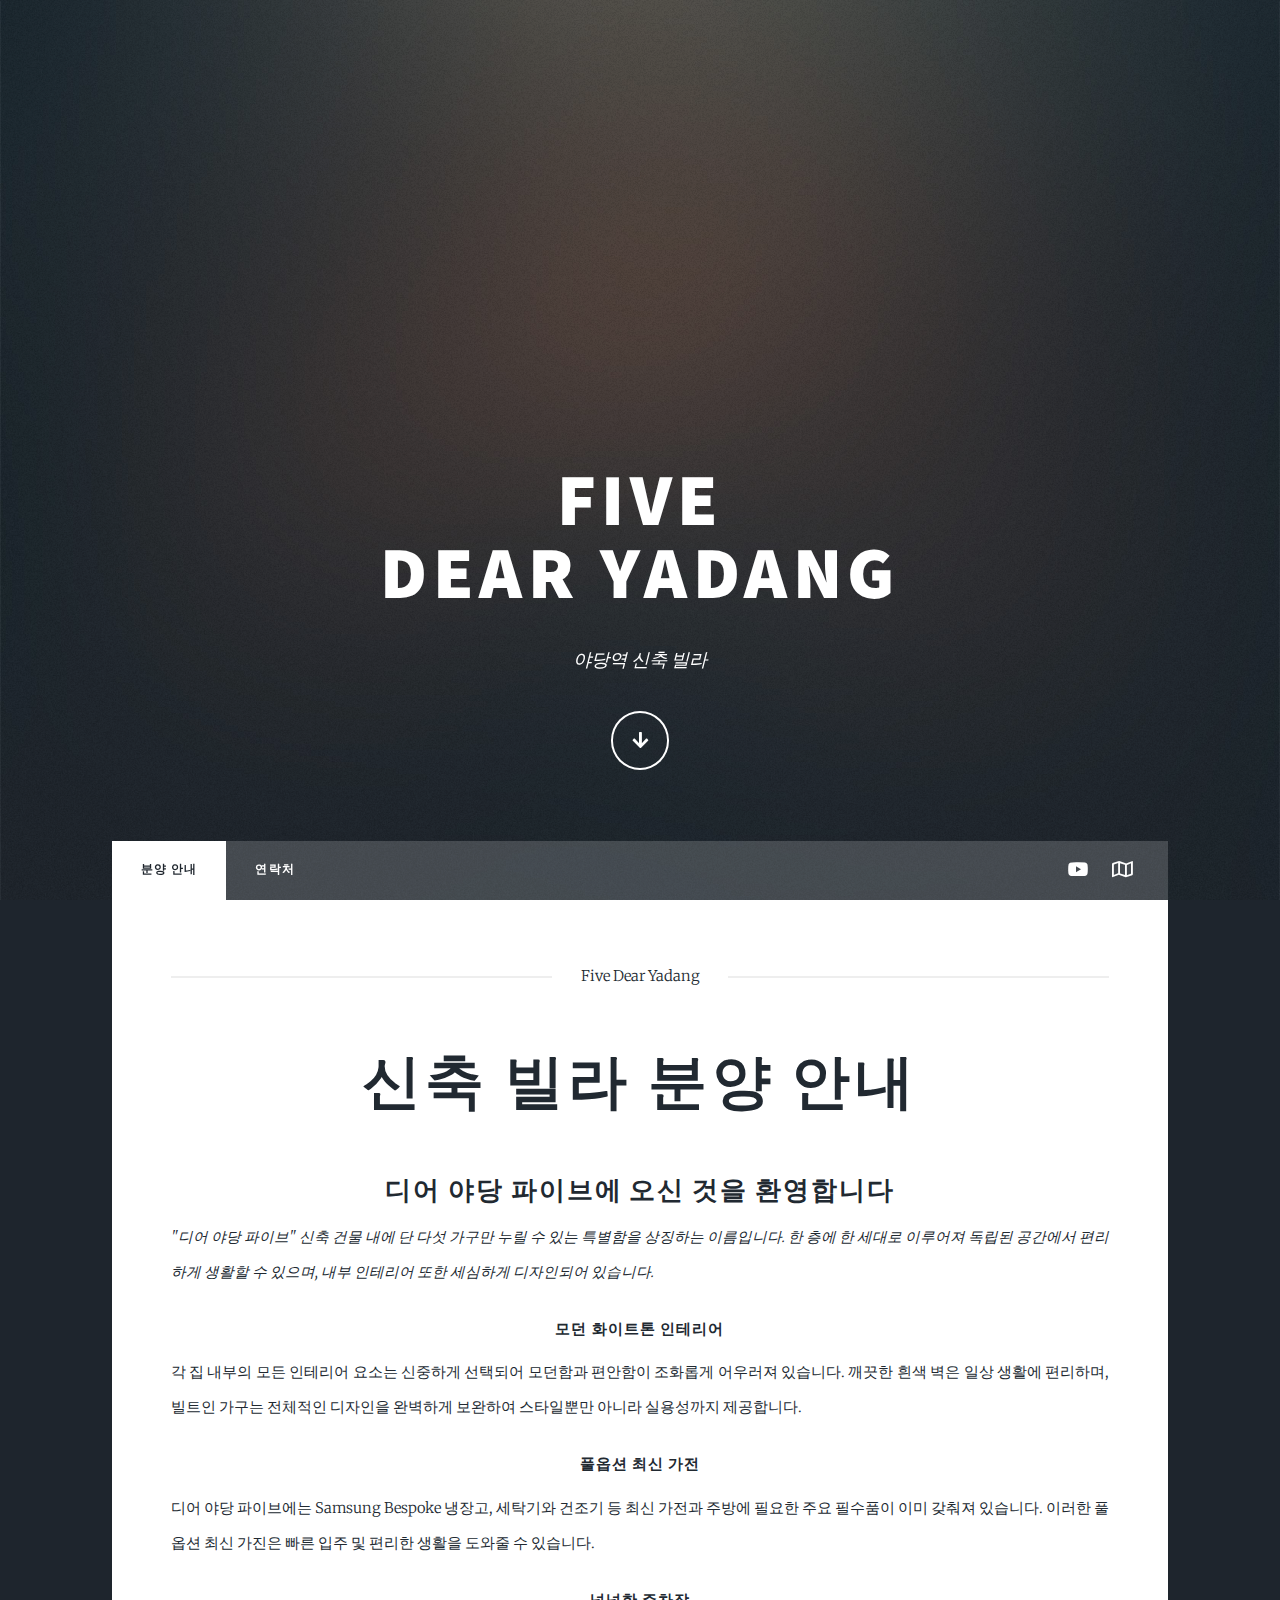
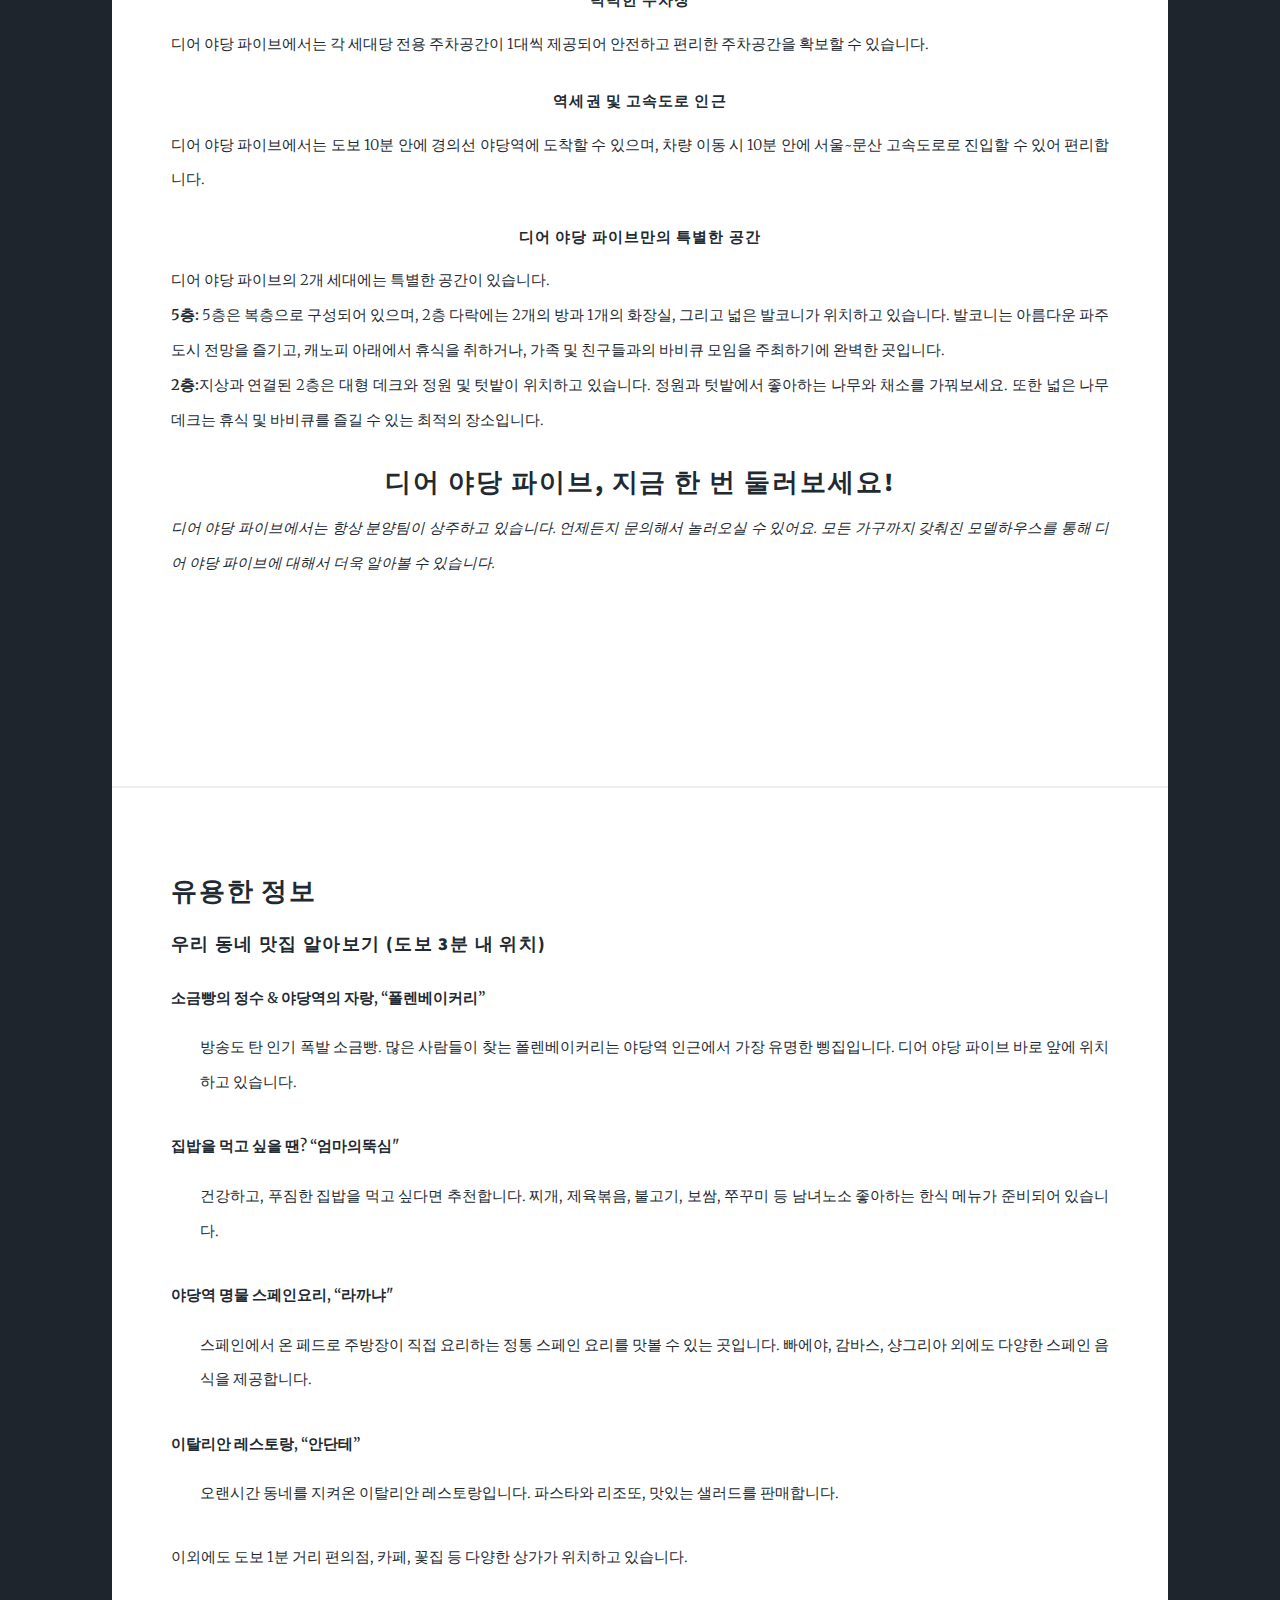
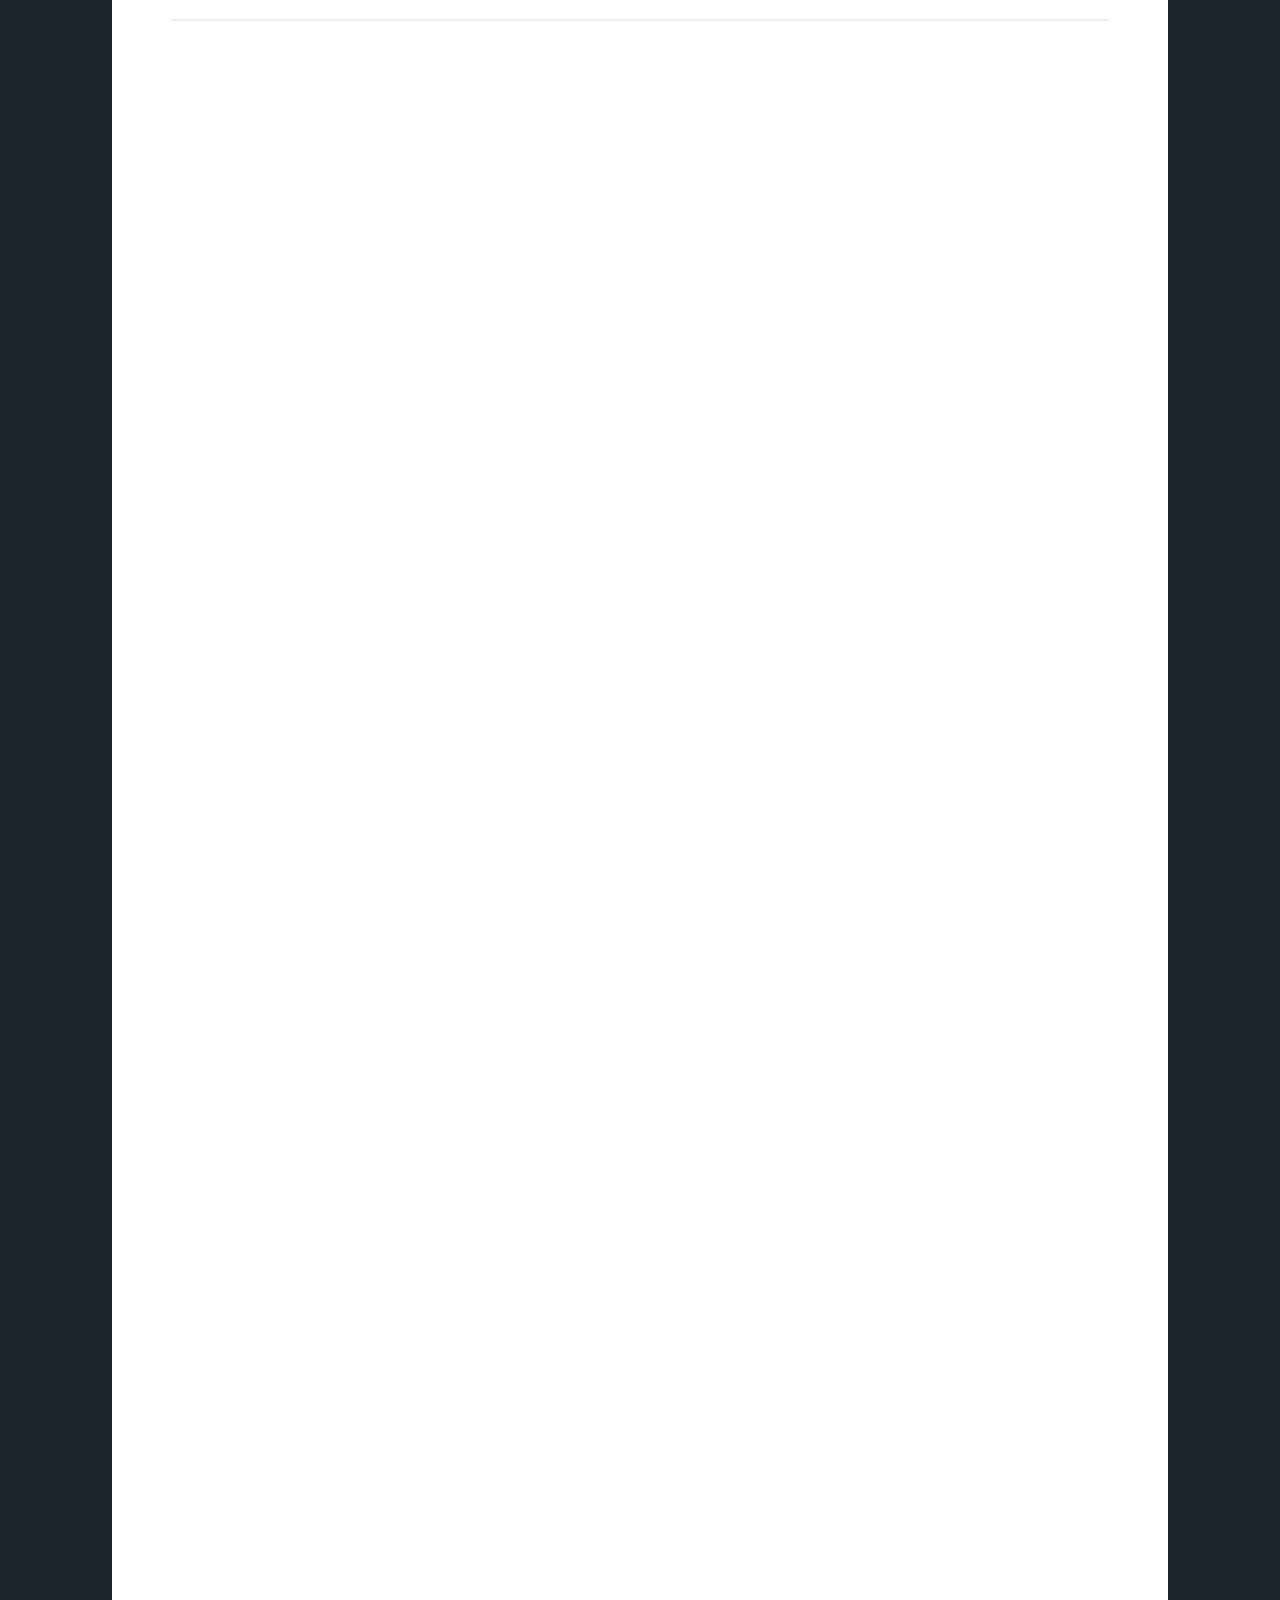
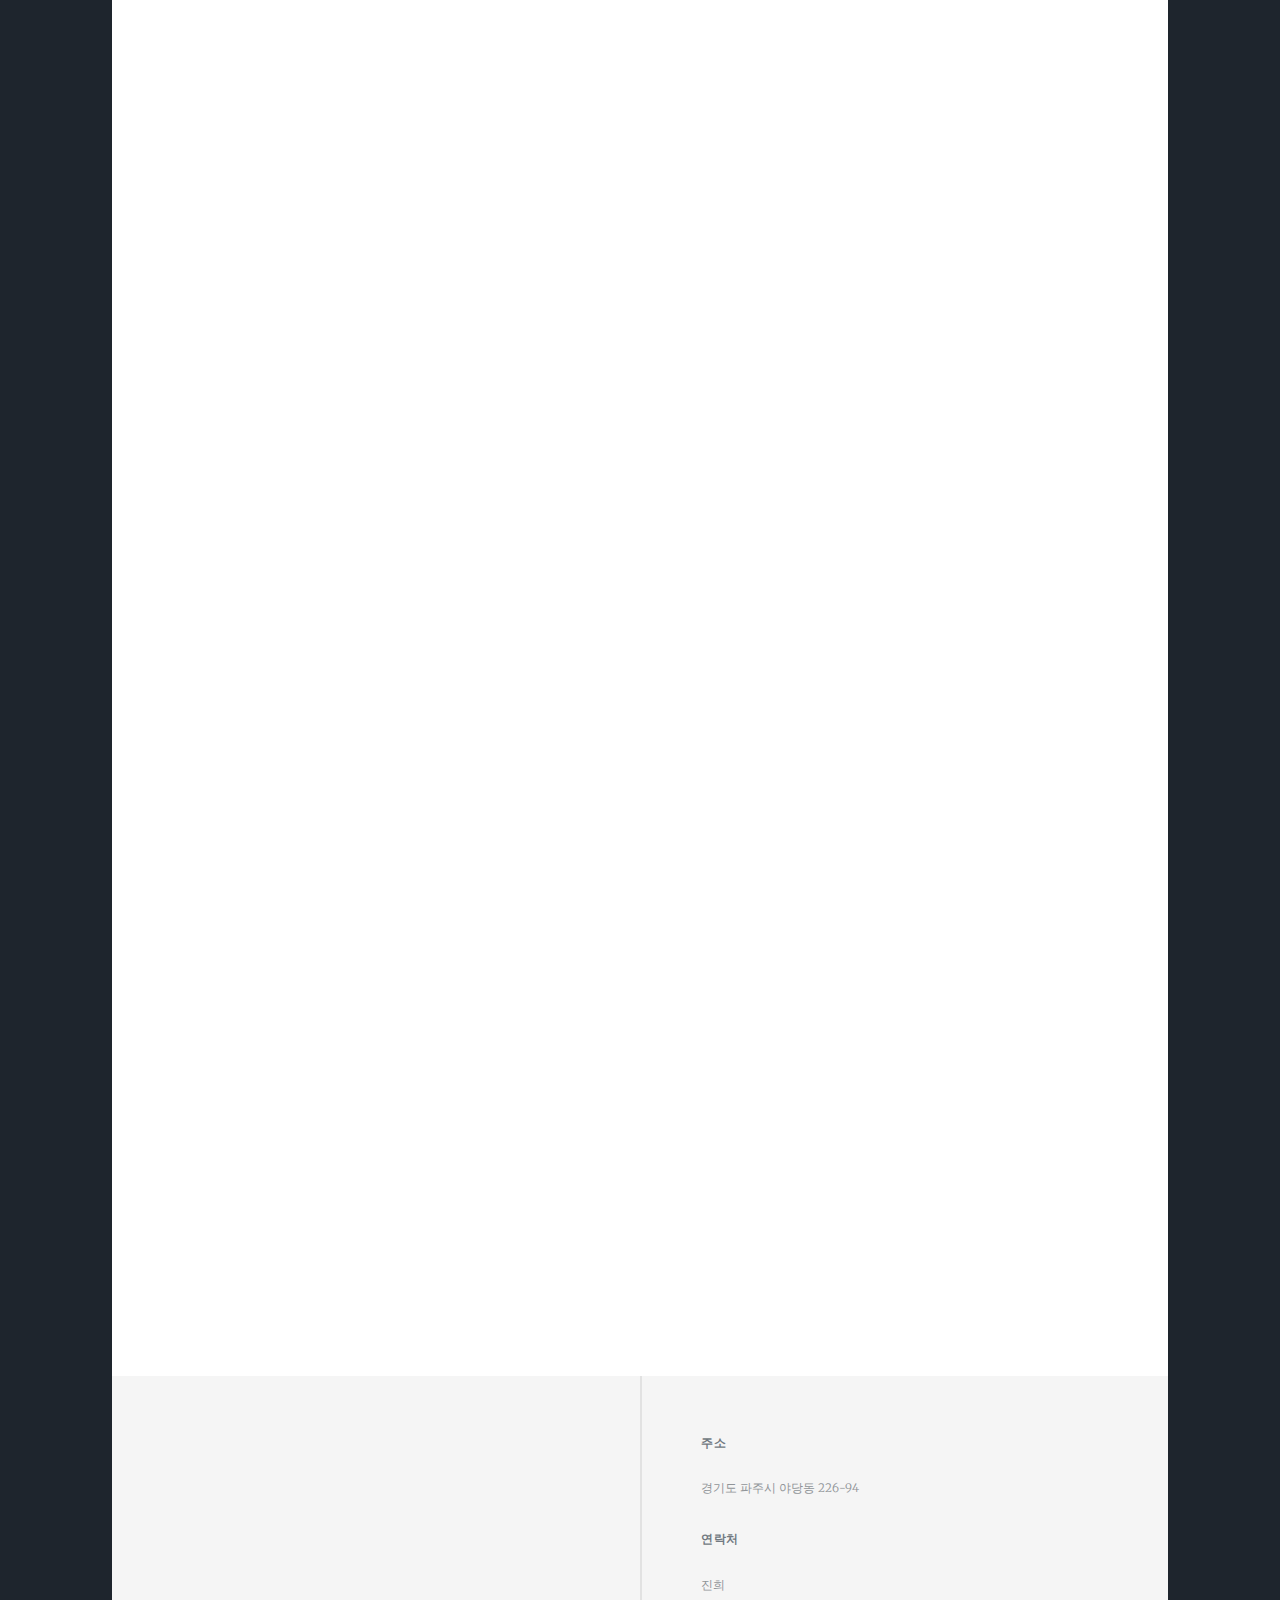
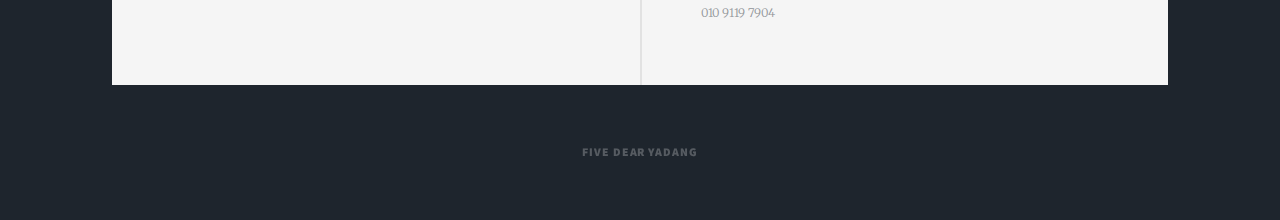
==== commit 8b5b720a: "homepage yadang five" ====
--- a/homepage-five/index.html
+++ b/homepage-five/index.html
@@ -21,6 +21,7 @@
 
 
 
+
     </script>
     <script async src="https://www.googletagmanager.com/gtag/js?id=G-71ET7HT44W"></script>
     <script>
@@ -29,6 +30,7 @@
   gtag('js', new Date());
 
   gtag('config', 'G-71ET7HT44W');
+
 
 
     </script>
@@ -98,7 +100,8 @@
                 <header>
                     <h4>풀옵션 최신 가전</h4>
                 </header>
-                <p>디어 야당 파이브에는 Samsung Bespoke 냉장고, 세탁기와 건조기 등 최신 가전과 주방에 필요한 주요 필수품이 이미 갖춰져 있습니다. 이러한 풀옵션 최신 가진은 빠른 입주 및 편리한 생활을 도와줄 수 있습니다.</p>
+                <p>디어 야당 파이브에는 Samsung Bespoke 냉장고, 세탁기와 건조기 등 최신 가전과 주방에 필요한 주요 필수품이 이미 갖춰져 있습니다. 이러한 풀옵션 최신 가진은 빠른 입주
+                    및 편리한 생활을 도와줄 수 있습니다.</p>
 
                 <header>
                     <h4>넉넉한 주차장</h4>
@@ -126,7 +129,7 @@
                         있습니다.</p>
                 </header>
             </section>
-            <a class="image main"><img src="images/photo1.jpg" alt=""/></a>
+            <a class="image main"><img src="images/kitchen6.jpg" alt=""/></a>
             <ul class="actions special">
             </ul>
         </article>
@@ -161,65 +164,66 @@
                 </dl>
             </section>
             <hr/>
-            <section class="post">
-                <h3>디어 야당 파이브에 대해 더 알아보기</h3>
-                <p>디어 야당 파이브이 소개된 영상과 페이지에서 더 많은 정보를 보실 수 있습니다.</p>
-                <div class="table-wrapper">
-                    <table>
-                        <thead>
-                        <tr>
-                            <th>이름</th>
-                            <th>내용</th>
-                            <th>링크</th>
-                        </tr>
-                        </thead>
-                        <tbody>
-                        <tr>
-                            <td>네이버 지도</td>
-                            <td>경기도 파주시 야당동 226-94</td>
-                            <td><a href="https://naver.me/xsYsht4Y">링크</a></td>
-                        </tr>
-                        <tr>
-                            <td>네이버 부동산</td>
-                            <td>케이비공인중개사사무소</td>
-                            <td>
-                                <a href="https://m.land.naver.com/article/info/2324584212?fbclid=IwAR2iAaK6AWu-hOCFoFpZAK3pICdxhkrYXcVffOLEHyCSV3ckOMCsh5IpHKs">링크</a>
-                            </td>
-                        </tr>
-                        <tr>
-                            <td>네이버 부동산</td>
-                            <td>케이비공인중개사사무소</td>
-                            <td><a href="https://m.land.naver.com/article/info/2324583606"> 링크</a></td>
-                        </tr>
-                        <tr>
-                            <td>유튜브</td>
-                            <td>[파주신축빌라] 야당역 역세권에 위치한 1개동 4층건물 [야당동 신축빌라][파주빌라]</td>
-                            <td><a href="https://www.youtube.com/watch?v=rtoR1svs8Dk"> 링크</a></td>
-                        </tr>
-
-                    </table>
-            </section>
+
 
             <div class=" box alt">
                 <div class="row gtr-50 gtr-uniform">
-                    <div class="image main"><span class="image fit"><img src="images/photo2.jpg"
-                                                                         alt=""/></span></div>
-                    <div class="image main"><span class="image fit"><img src="images/photo8.jpg"
-                                                                         alt=""/></span></div>
-                    <!-- Break -->
-                    <div class="image main"><span class="image fit"><img src="images/photo4.jpg"
-                                                                         alt=""/></span></div>
-                    <div class="image main"><span class="image fit"><img src="images/photo7.jpg"
-                                                                         alt=""/></span></div>
-                    <div class="image main"><span class="image fit"><img src="images/photo5.jpg"
-                                                                         alt=""/></span></div>
-                    <div class="image main"><span class="image fit"><img src="images/photo2.jpg"
-                                                                         alt=""/></span></div>
-                    <div class="image main"><span class="image fit"><img src="images/photo8.jpg"
-                                                                         alt=""/></span></div>
-                    <!-- Break -->
-                    <div class="image main"><span class="image fit"><img src="images/photo4.jpg"
-                                                                         alt=""/></span></div>
+
+<!--                    <div class="image main"><span class="image fit"><img src="images/livingroom1.jpg"alt=""/></span></div>-->
+                    <div class="image main"><span class="image fit"><img src="images/livingroom2.jpg"alt=""/></span></div>
+                    <div class="image main"><span class="image fit"><img src="images/livingroom3.jpg"alt=""/></span></div>
+                    <div class="image main"><span class="image fit"><img src="images/livingroom4.jpg"alt=""/></span></div>
+<!--                    <div class="image main"><span class="image fit"><img src="images/livingroom5.jpg"alt=""/></span></div>-->
+<!--                    <div class="image main"><span class="image fit"><img src="images/livingroom6.jpg"alt=""/></span></div>-->
+<!--                    <div class="image main"><span class="image fit"><img src="images/livingroom7.jpg"alt=""/></span></div>-->
+<!--                    <div class="image main"><span class="image fit"><img src="images/livingroom8.jpg"alt=""/></span></div>-->
+                    <div class="image main"><span class="image fit"><img src="images/livingroom9.jpg"alt=""/></span></div>
+
+<!--                    <div class="image main"><span class="image fit"><img src="images/kitchen1.jpg"alt=""/></span></div>-->
+                    <div class="image main"><span class="image fit"><img src="images/kitchen2.jpg"alt=""/></span></div>
+<!--                    <div class="image main"><span class="image fit"><img src="images/kitchen3.jpg"alt=""/></span></div>-->
+<!--                    <div class="image main"><span class="image fit"><img src="images/kitchen4.jpg"alt=""/></span></div>-->
+                    <div class="image main"><span class="image fit"><img src="images/kitchen5.jpg"alt=""/></span></div>
+<!--                    <div class="image main"><span class="image fit"><img src="images/kitchen7.jpg"alt=""/></span></div>-->
+
+                    <div class="image main"><span class="image fit"><img src="images/hallway1.jpg"alt=""/></span></div>
+<!--                    <div class="image main"><span class="image fit"><img src="images/hallway2.jpg"alt=""/></span></div>-->
+<!--                    <div class="image main"><span class="image fit"><img src="images/hallway3.jpg"alt=""/></span></div>-->
+<!--                    <div class="image main"><span class="image fit"><img src="images/hallway4.jpg"alt=""/></span></div>-->
+
+<!--                    <div class="image main"><span class="image fit"><img src="images/bathroom1.jpg"alt=""/></span></div>-->
+                    <div class="image main"><span class="image fit"><img src="images/bathroom2.jpg"alt=""/></span></div>
+                    <div class="image main"><span class="image fit"><img src="images/bathroom3.jpg"alt=""/></span></div>
+
+<!--                    <div class="image main"><span class="image fit"><img src="images/room1.jpg"alt=""/></span></div>-->
+                    <div class="image main"><span class="image fit"><img src="images/room2.jpg"alt=""/></span></div>
+<!--                    <div class="image main"><span class="image fit"><img src="images/room3.jpg"alt=""/></span></div>-->
+                    <div class="image main"><span class="image fit"><img src="images/room4.jpg"alt=""/></span></div>
+                    <div class="image main"><span class="image fit"><img src="images/room5.jpg"alt=""/></span></div>
+<!--                    <div class="image main"><span class="image fit"><img src="images/room6.jpg"alt=""/></span></div>-->
+
+                    <div class="image main"><span class="image fit"><img src="images/upperfloor1.jpg"alt=""/></span></div>
+<!--                    <div class="image main"><span class="image fit"><img src="images/upperfloor2.jpg"alt=""/></span></div>-->
+                    <div class="image main"><span class="image fit"><img src="images/upperfloor3.jpg"alt=""/></span></div>
+                    <div class="image main"><span class="image fit"><img src="images/upperfloor4.jpg"alt=""/></span></div>
+
+                    <div class="image main"><span class="image fit"><img src="images/garden1.jpg"alt=""/></span></div>
+                    <div class="image main"><span class="image fit"><img src="images/garden2.jpg"alt=""/></span></div>
+<!--                    <div class="image main"><span class="image fit"><img src="images/garden3.jpg"alt=""/></span></div>-->
+                    <div class="image main"><span class="image fit"><img src="images/garden4.jpg"alt=""/></span></div>
+<!--                    <div class="image main"><span class="image fit"><img src="images/garden5.jpg"alt=""/></span></div>-->
+                    <div class="image main"><span class="image fit"><img src="images/garden6.jpg"alt=""/></span></div>
+
+<!--                    <div class="image main"><span class="image fit"><img src="images/building1.jpg"alt=""/></span></div>-->
+<!--                    <div class="image main"><span class="image fit"><img src="images/building2.jpg"alt=""/></span></div>-->
+                    <div class="image main"><span class="image fit"><img src="images/building3.jpg"alt=""/></span></div>
+                    <div class="image main"><span class="image fit"><img src="images/building4.jpg"alt=""/></span></div>
+<!--                    <div class="image main"><span class="image fit"><img src="images/building5.jpg"alt=""/></span></div>-->
+                    <div class="image main"><span class="image fit"><img src="images/building6.jpg"alt=""/></span></div>
+                    <div class="image main"><span class="image fit"><img src="images/building7.jpg"alt=""/></span></div>
+
+
+
                 </div>
             </div>
 
@@ -241,8 +245,8 @@
             </section>
             <section>
                 <h3>연락처</h3>
-                <p> 김실장 <br/>
-                    010 0000 0000</p>
+                <p> 진희 <br/>
+                    010 9119 7904</p>
             </section>
             <section>
             </section>
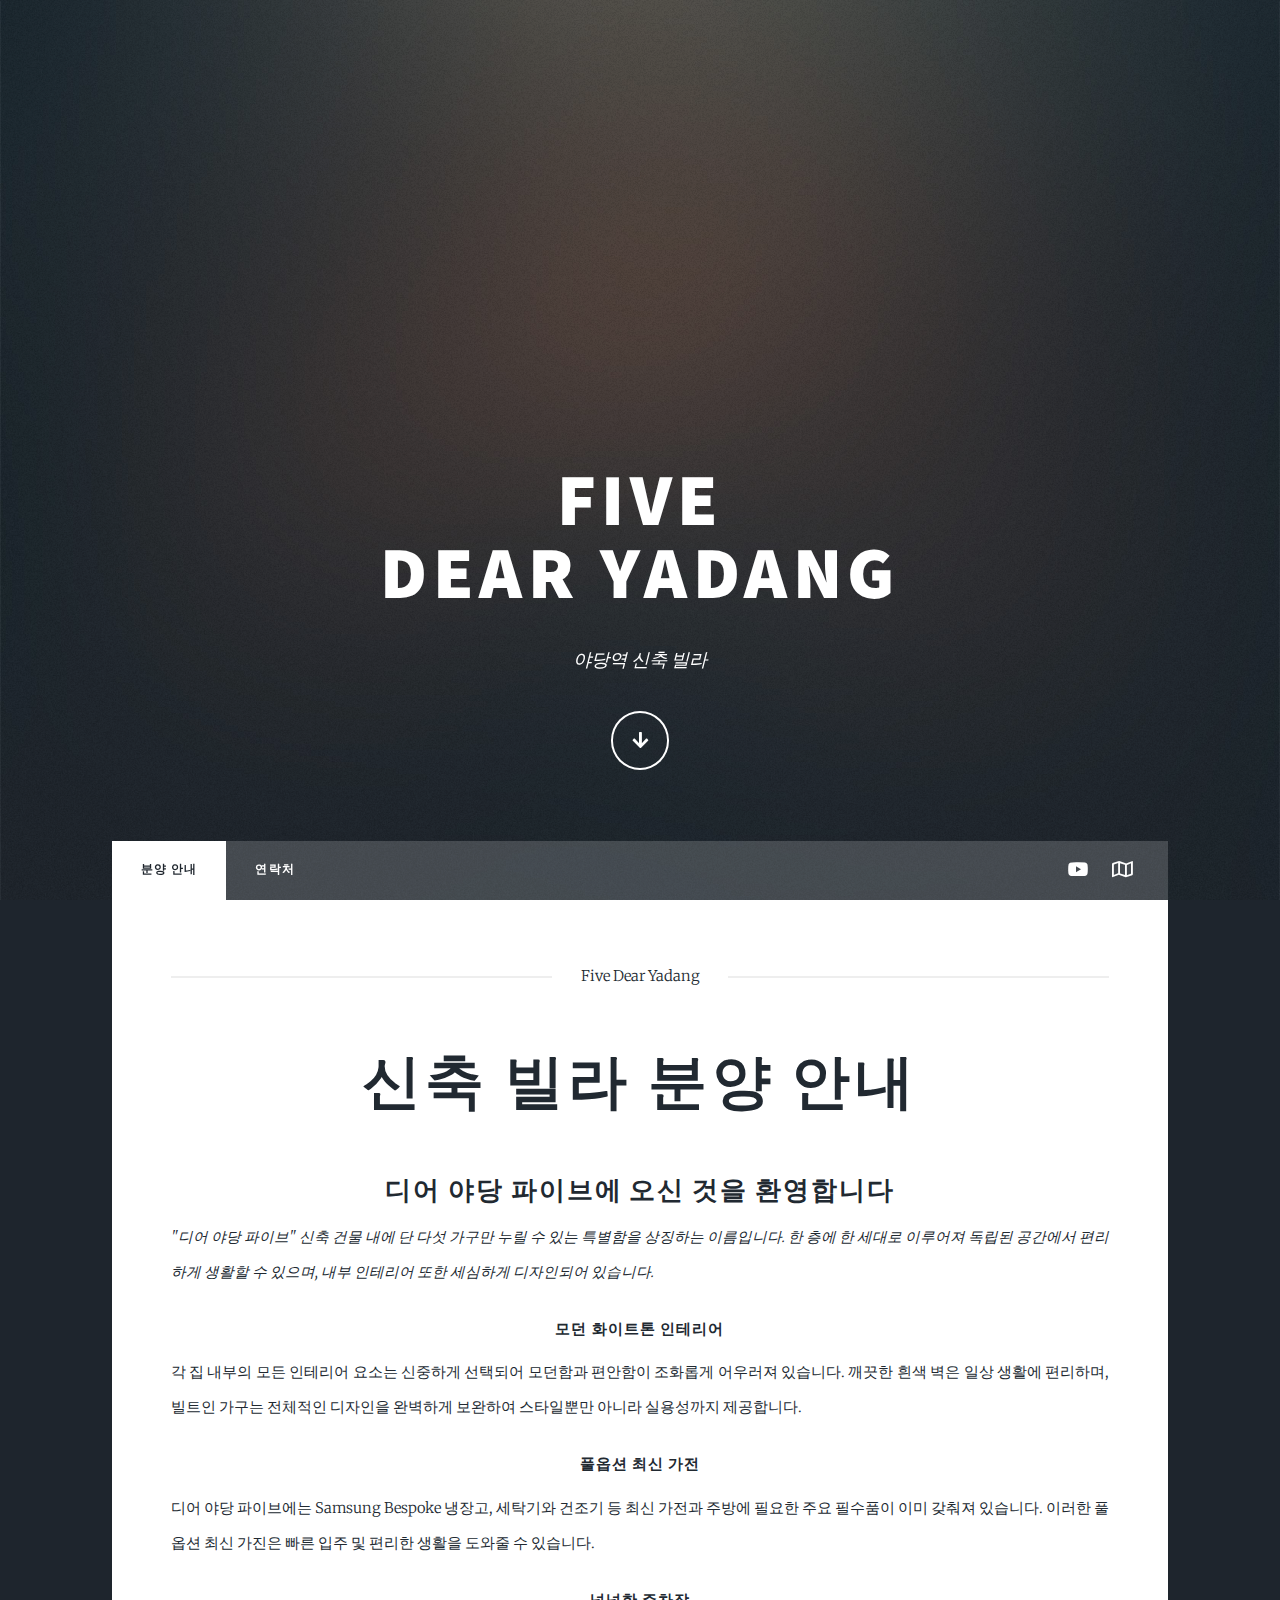
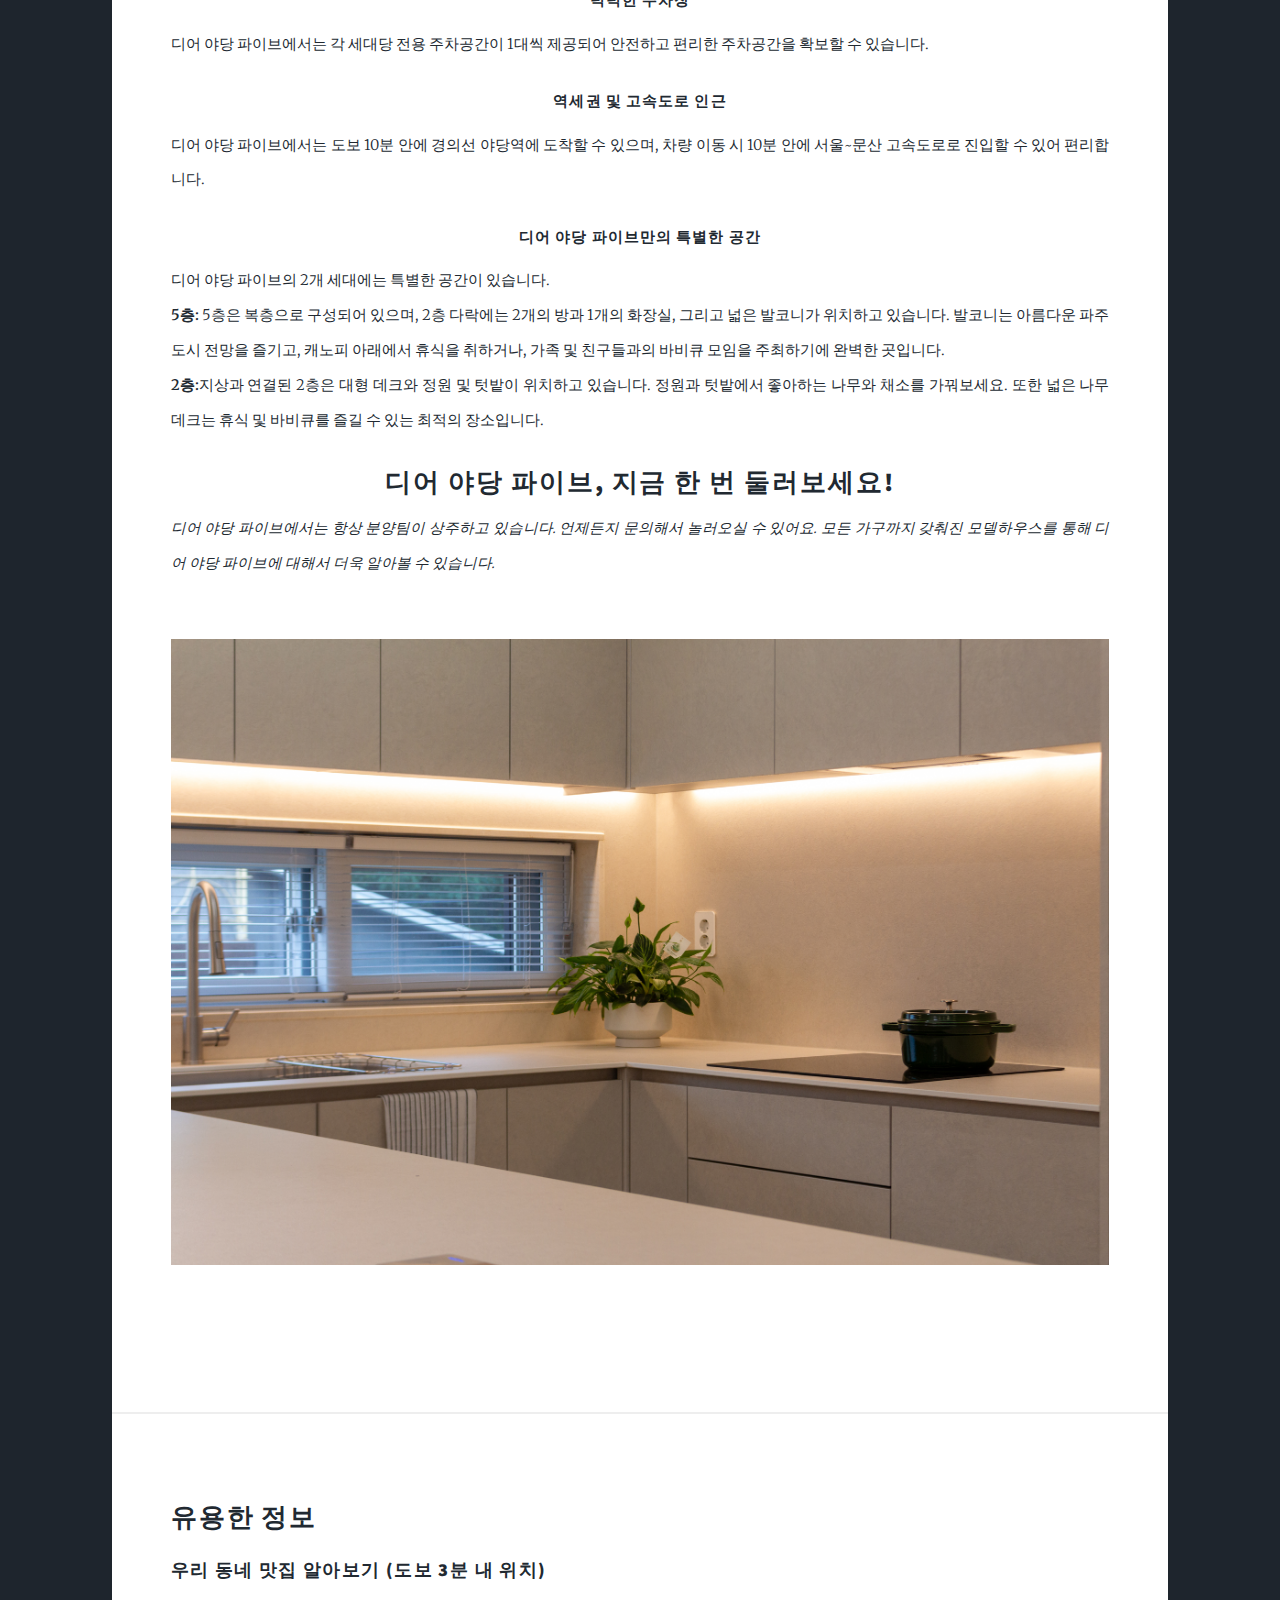
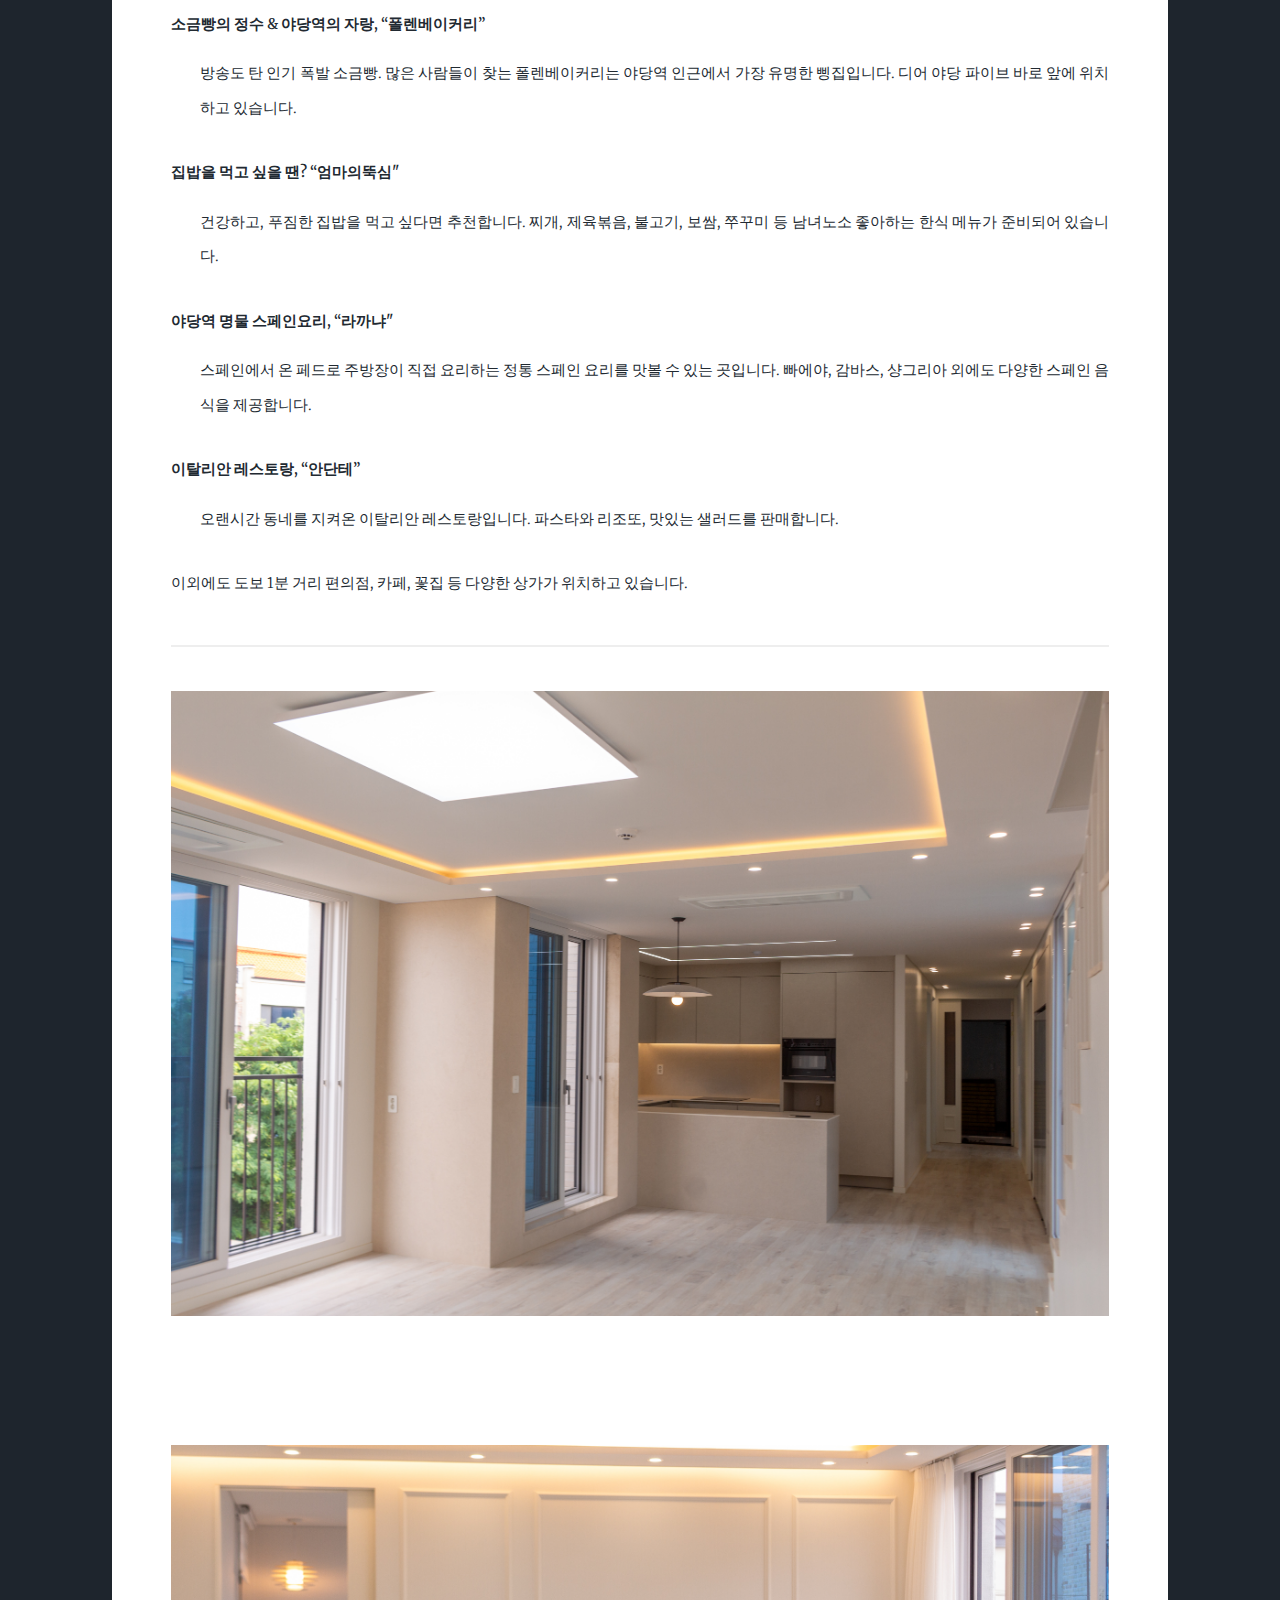
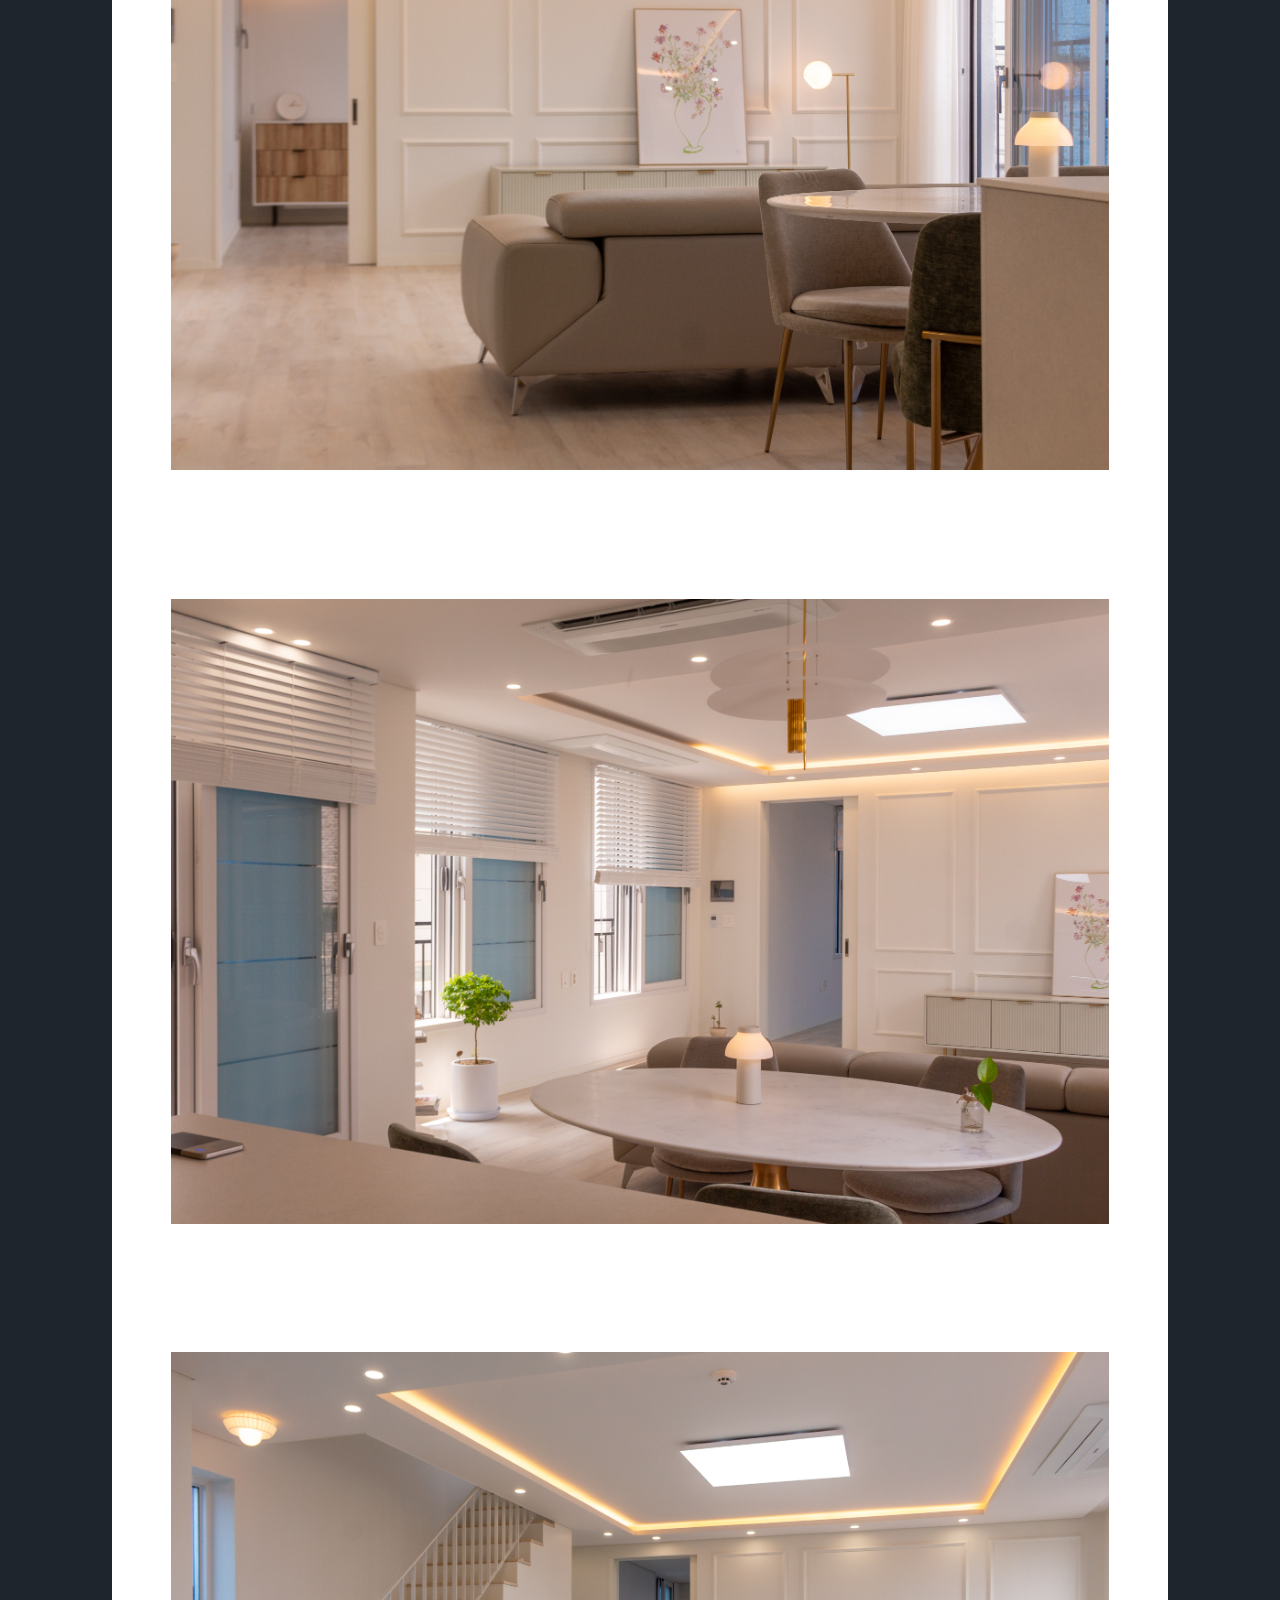
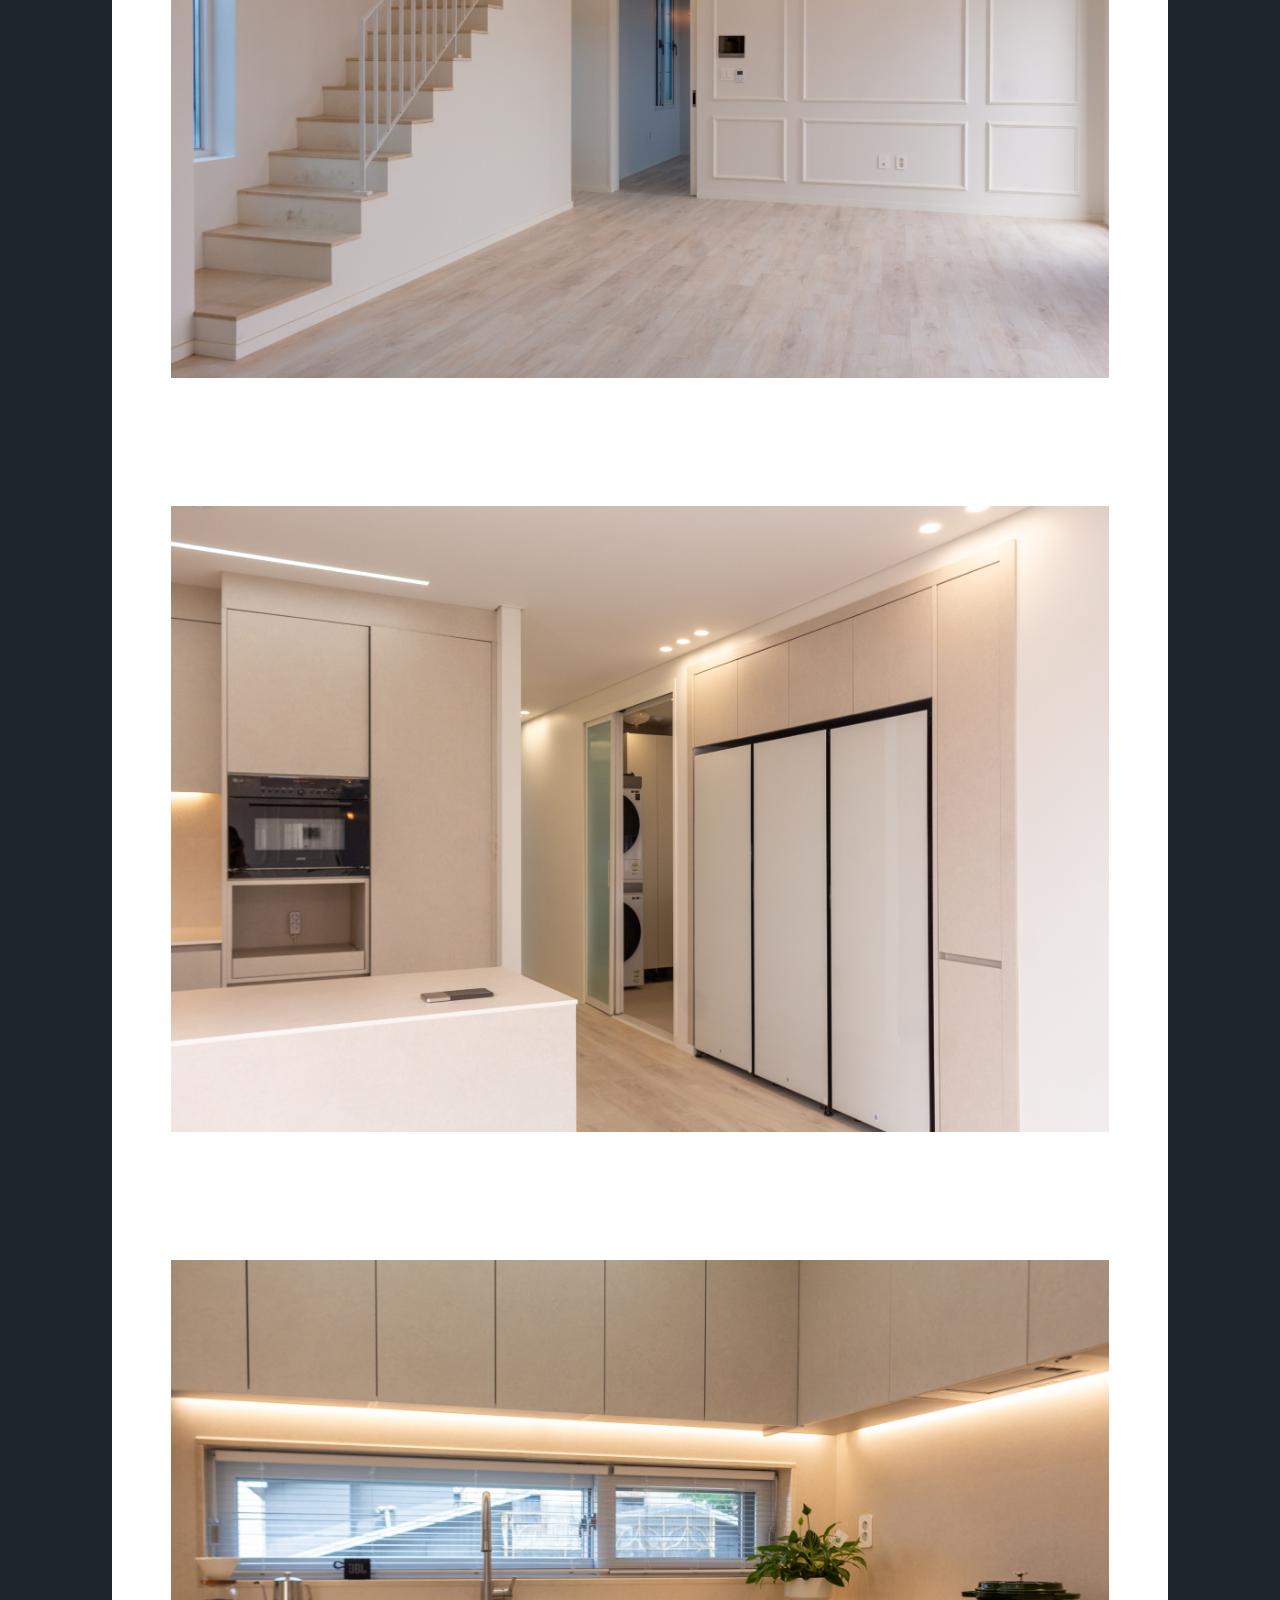
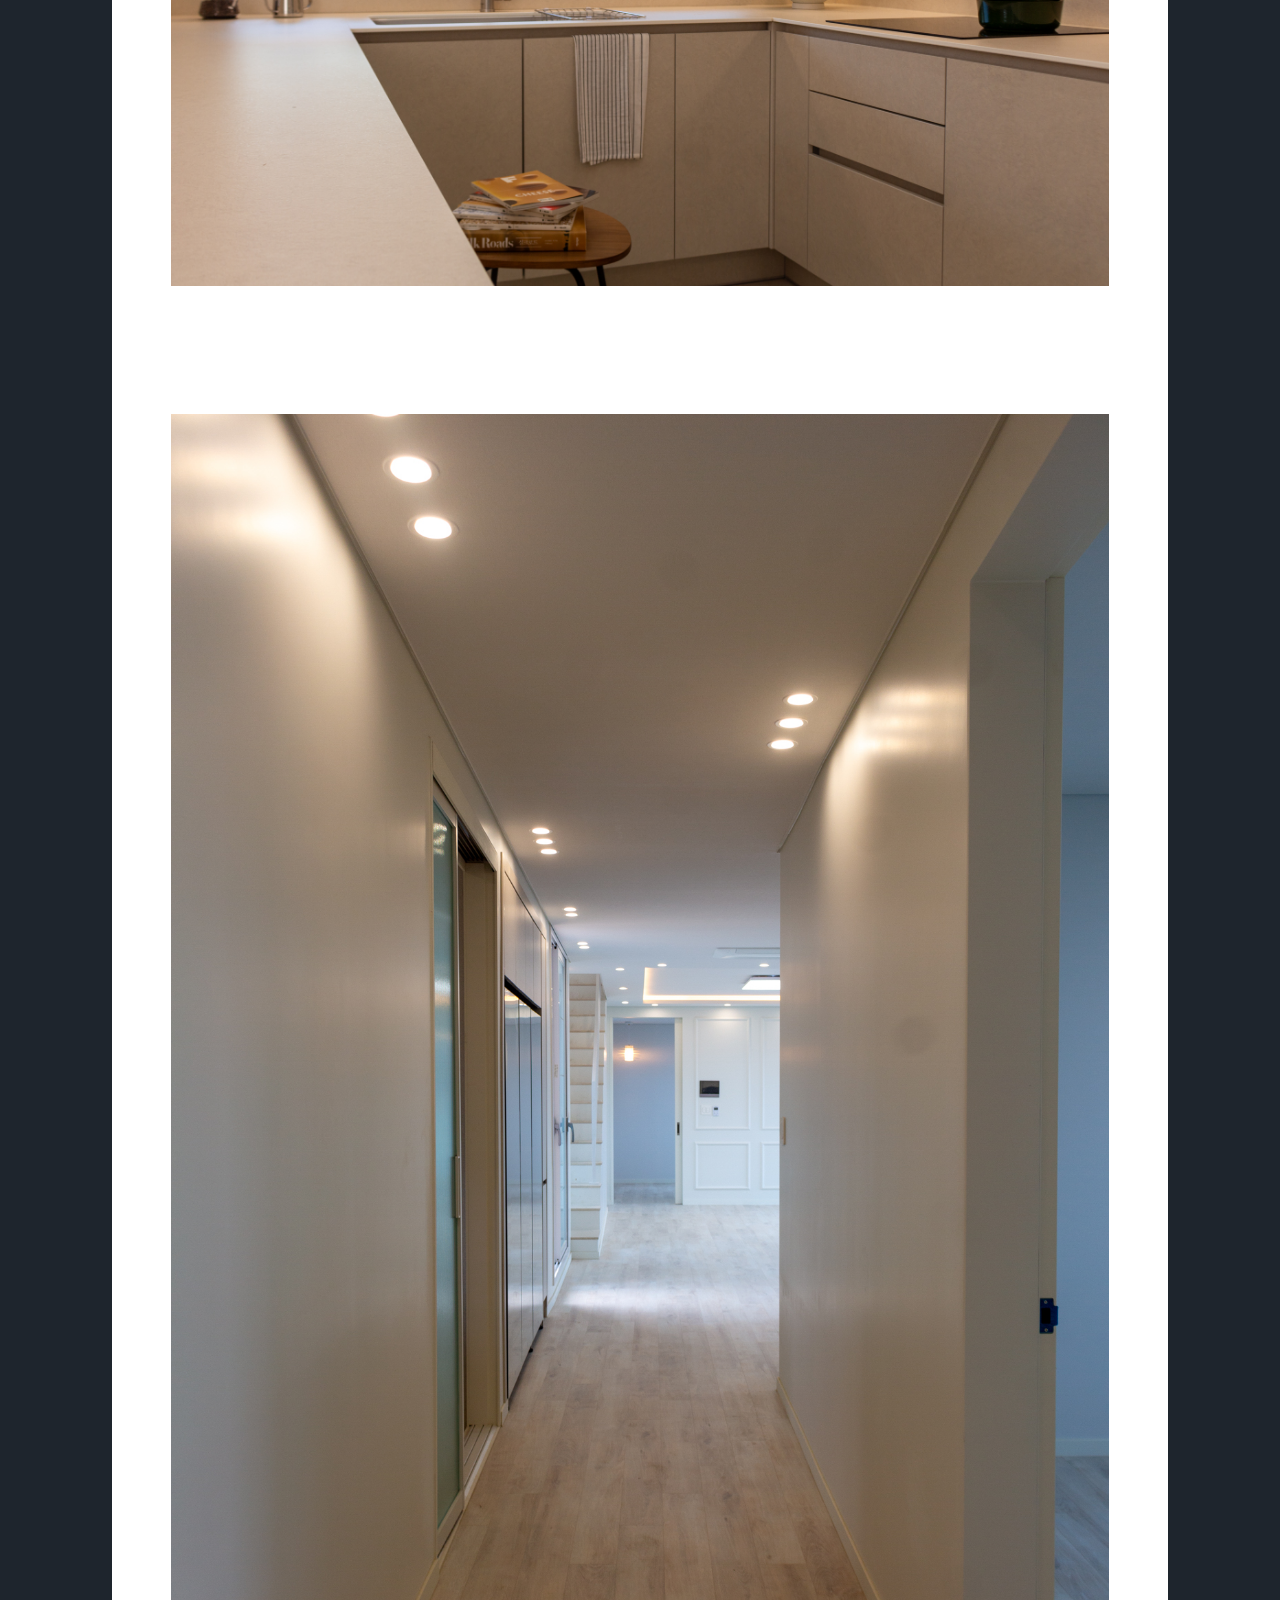
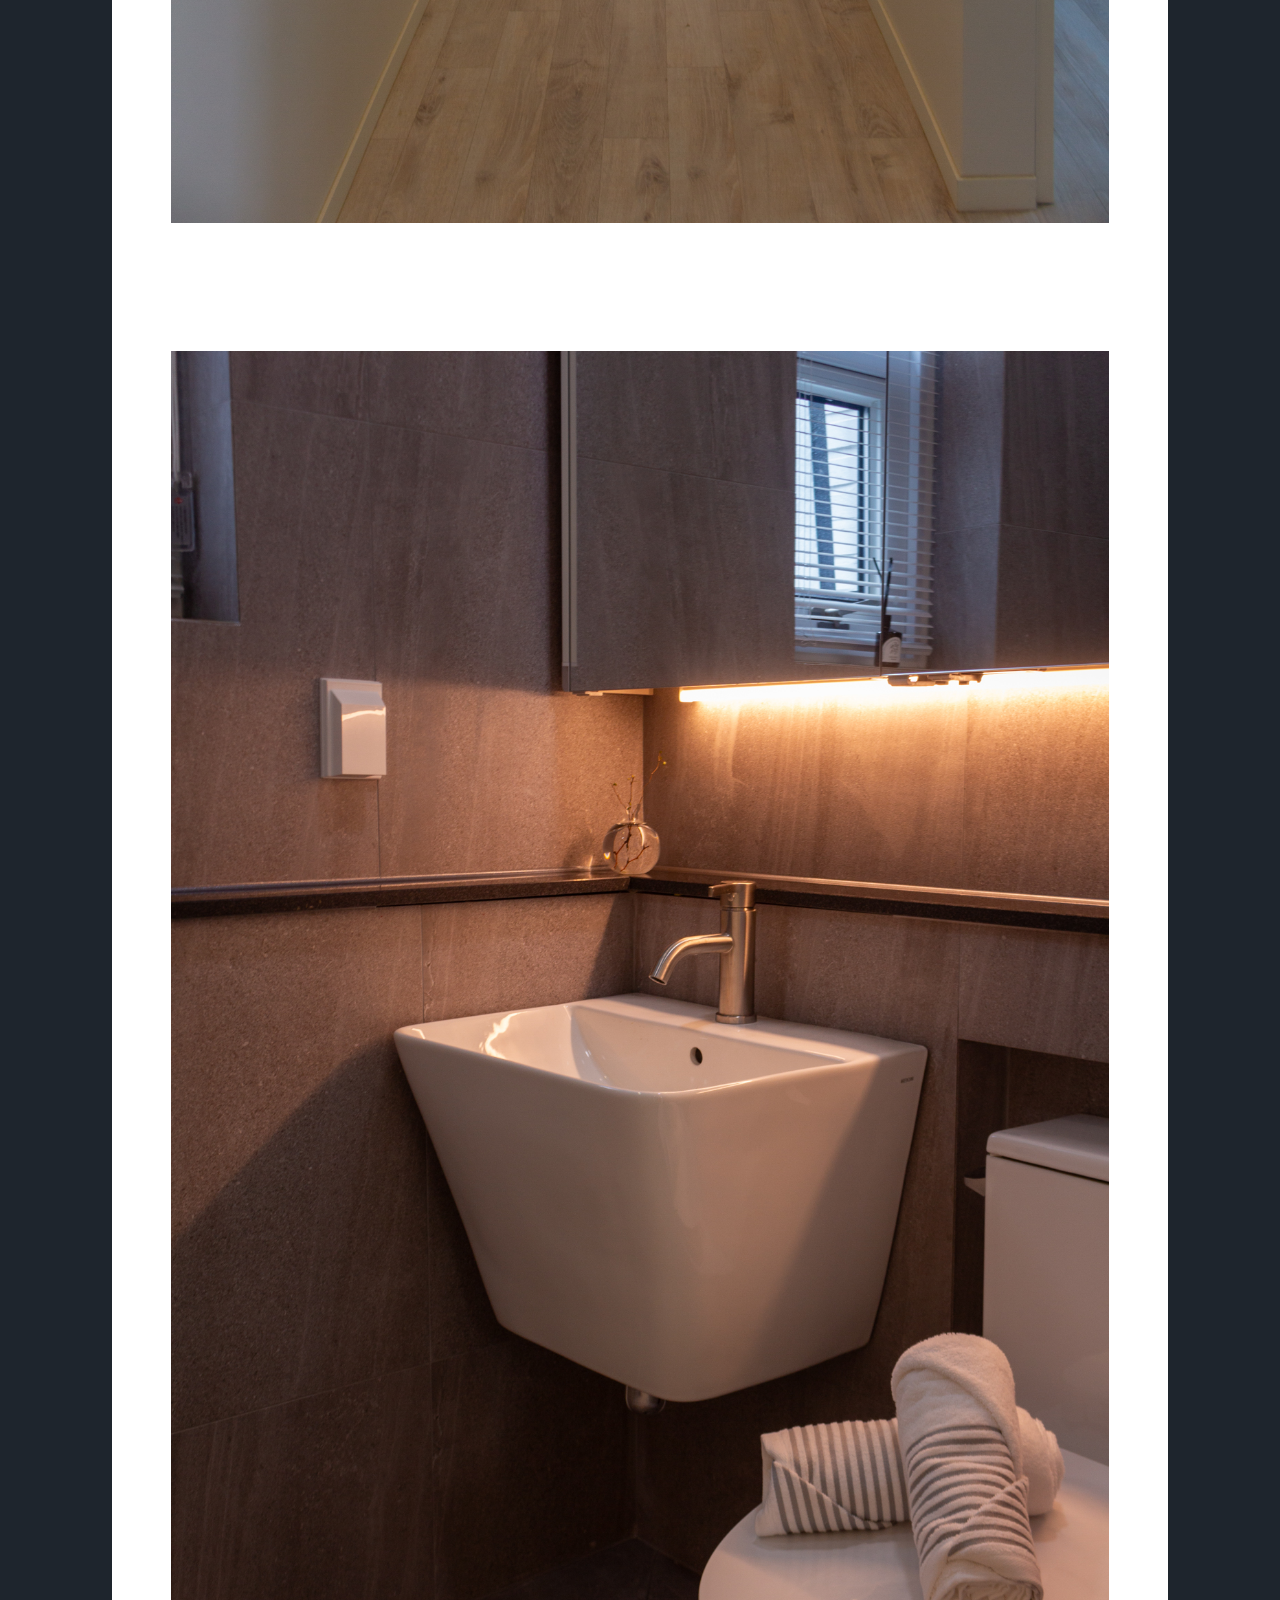
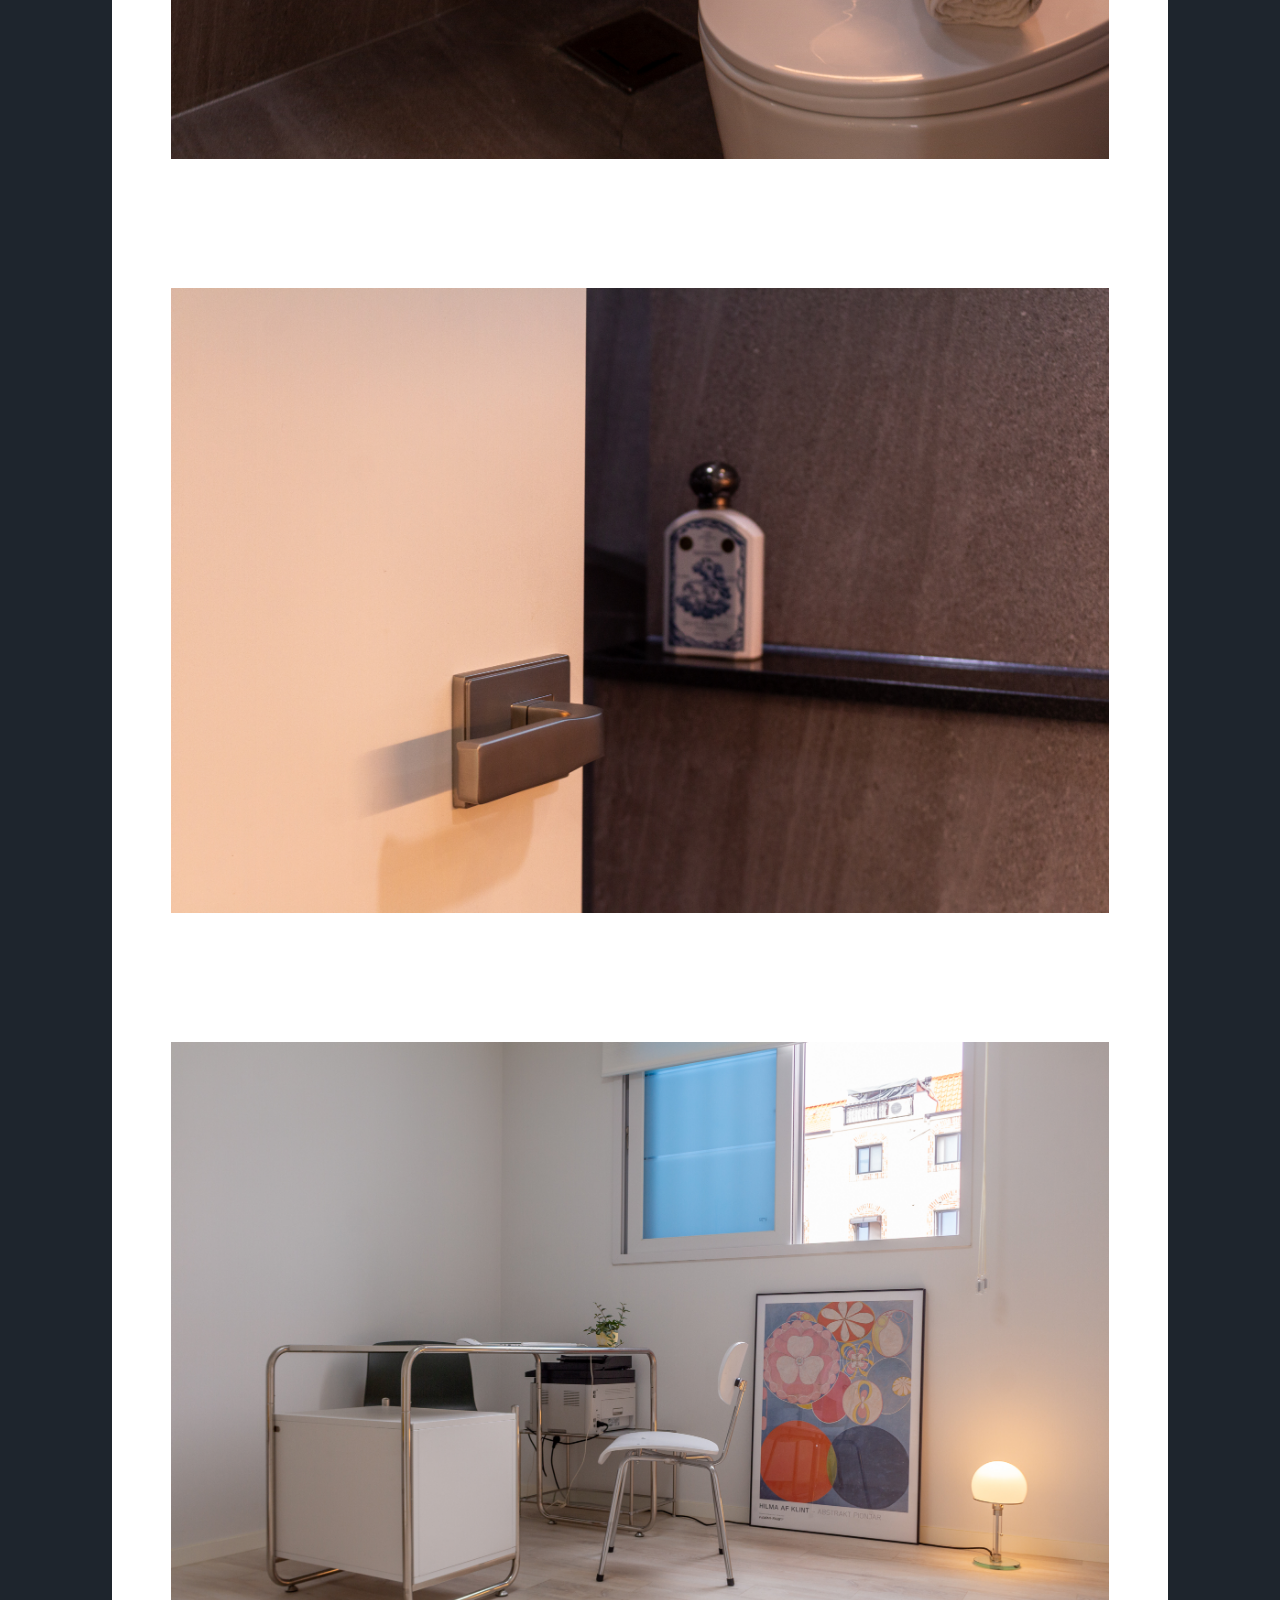
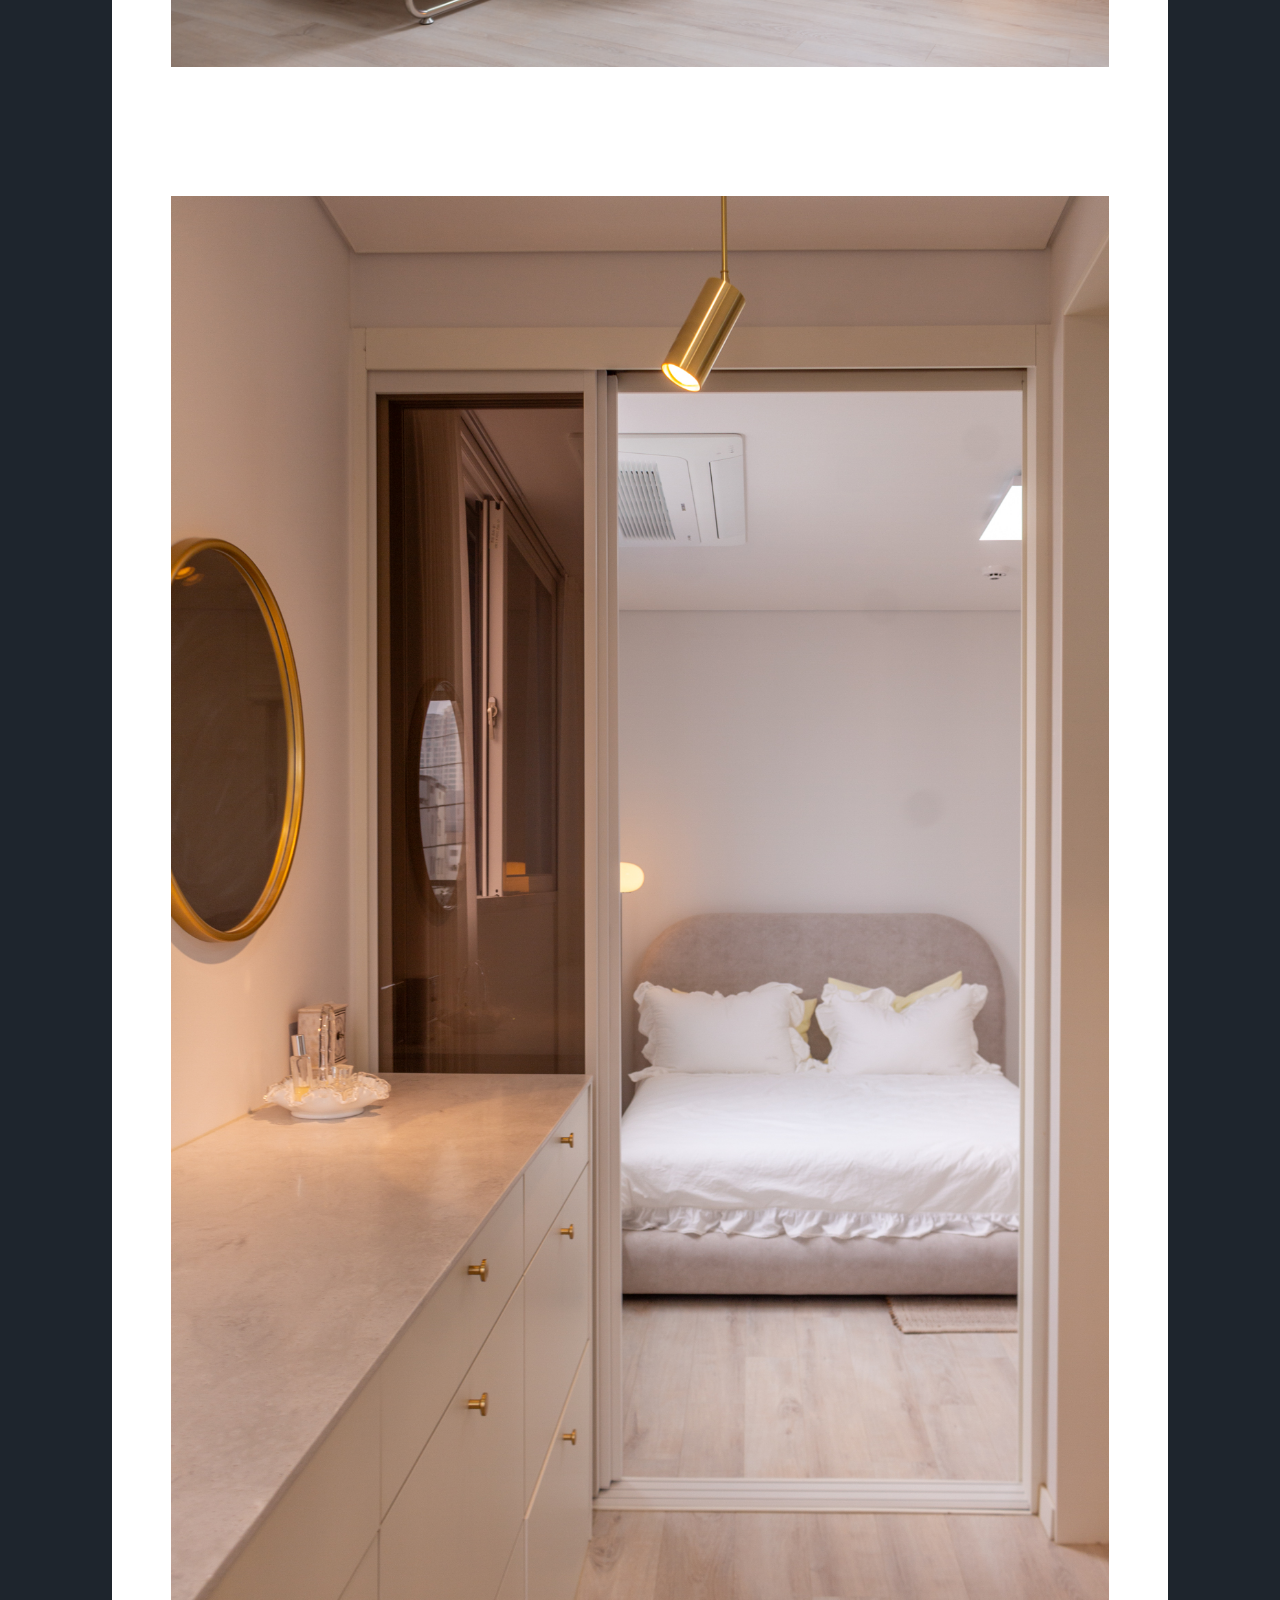
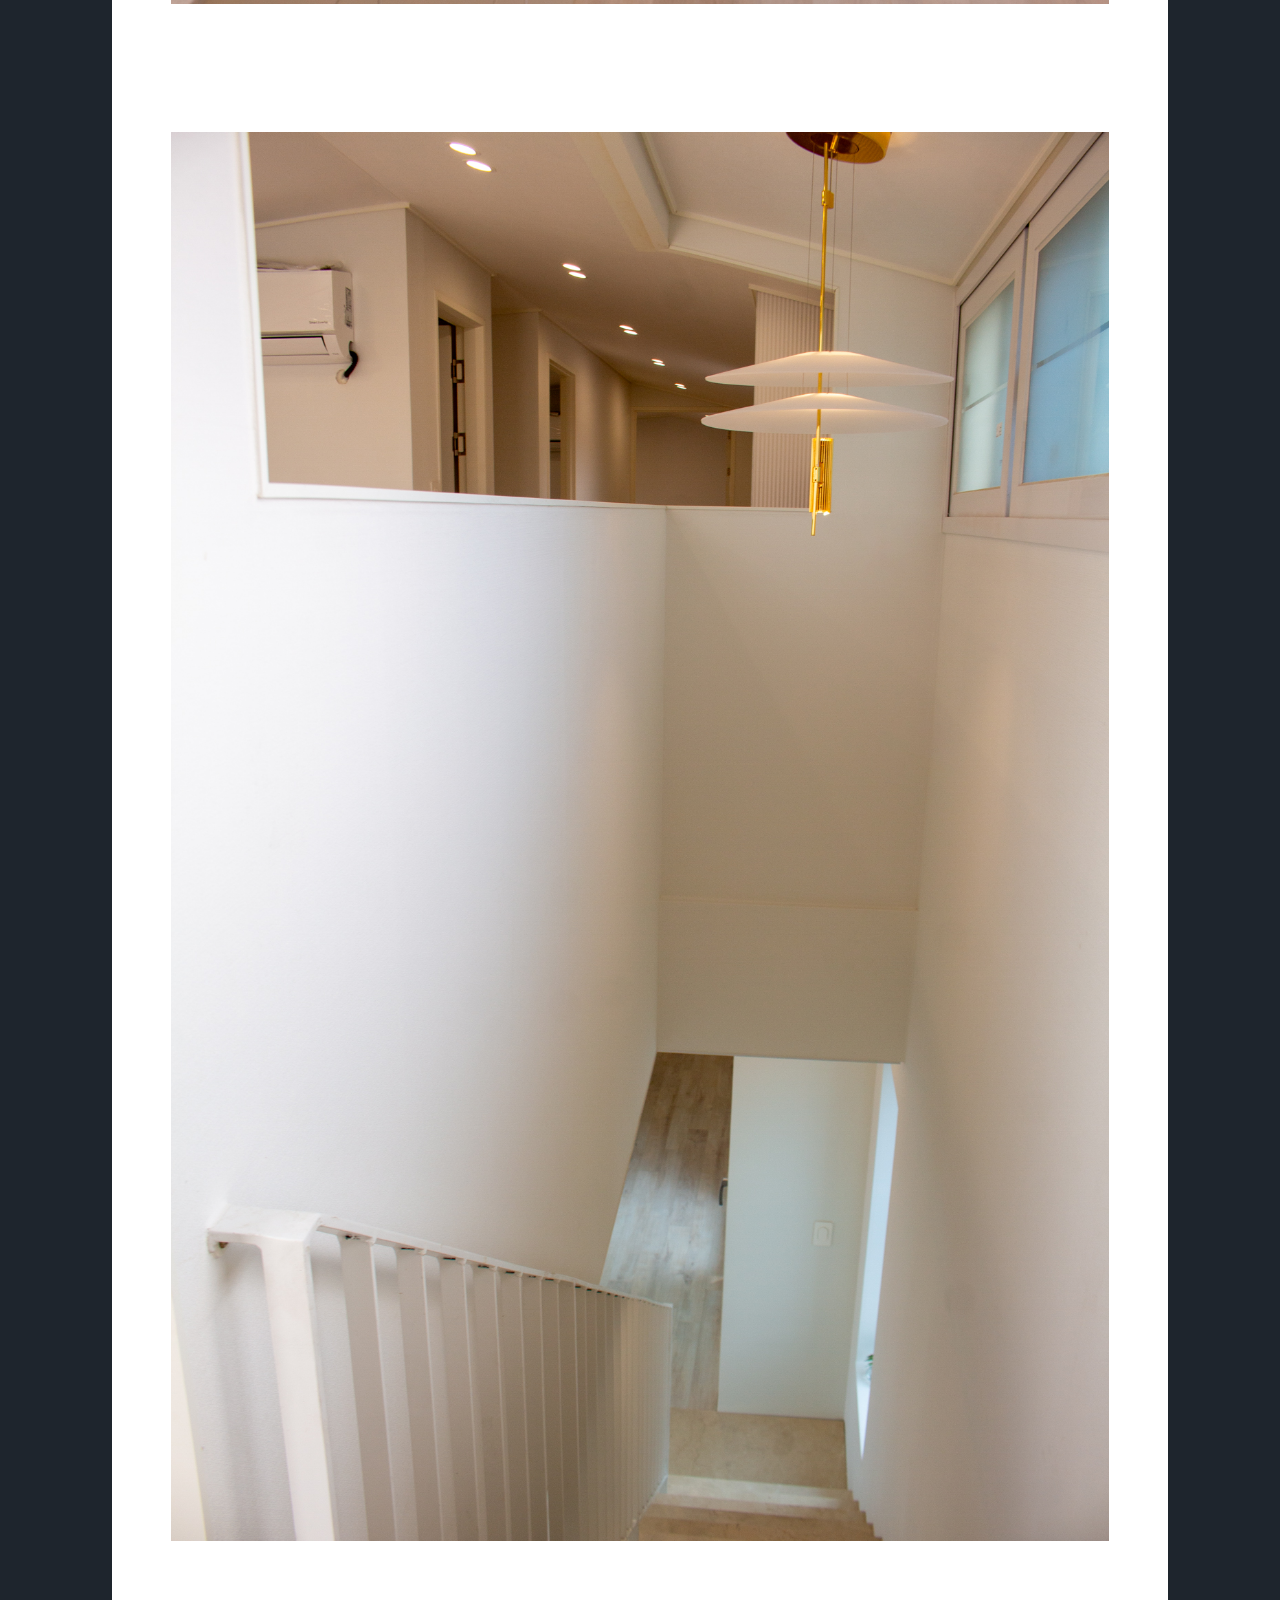
==== commit c76a626e: "homepage yadang five" ====
--- a/homepage-five/index.html
+++ b/homepage-five/index.html
@@ -198,7 +198,7 @@
 <!--                    <div class="image main"><span class="image fit"><img src="images/room1.jpg"alt=""/></span></div>-->
                     <div class="image main"><span class="image fit"><img src="images/room2.jpg"alt=""/></span></div>
 <!--                    <div class="image main"><span class="image fit"><img src="images/room3.jpg"alt=""/></span></div>-->
-                    <div class="image main"><span class="image fit"><img src="images/room4.jpg"alt=""/></span></div>
+<!--                    <div class="image main"><span class="image fit"><img src="images/room4.jpg"alt=""/></span></div>-->
                     <div class="image main"><span class="image fit"><img src="images/room5.jpg"alt=""/></span></div>
 <!--                    <div class="image main"><span class="image fit"><img src="images/room6.jpg"alt=""/></span></div>-->
 
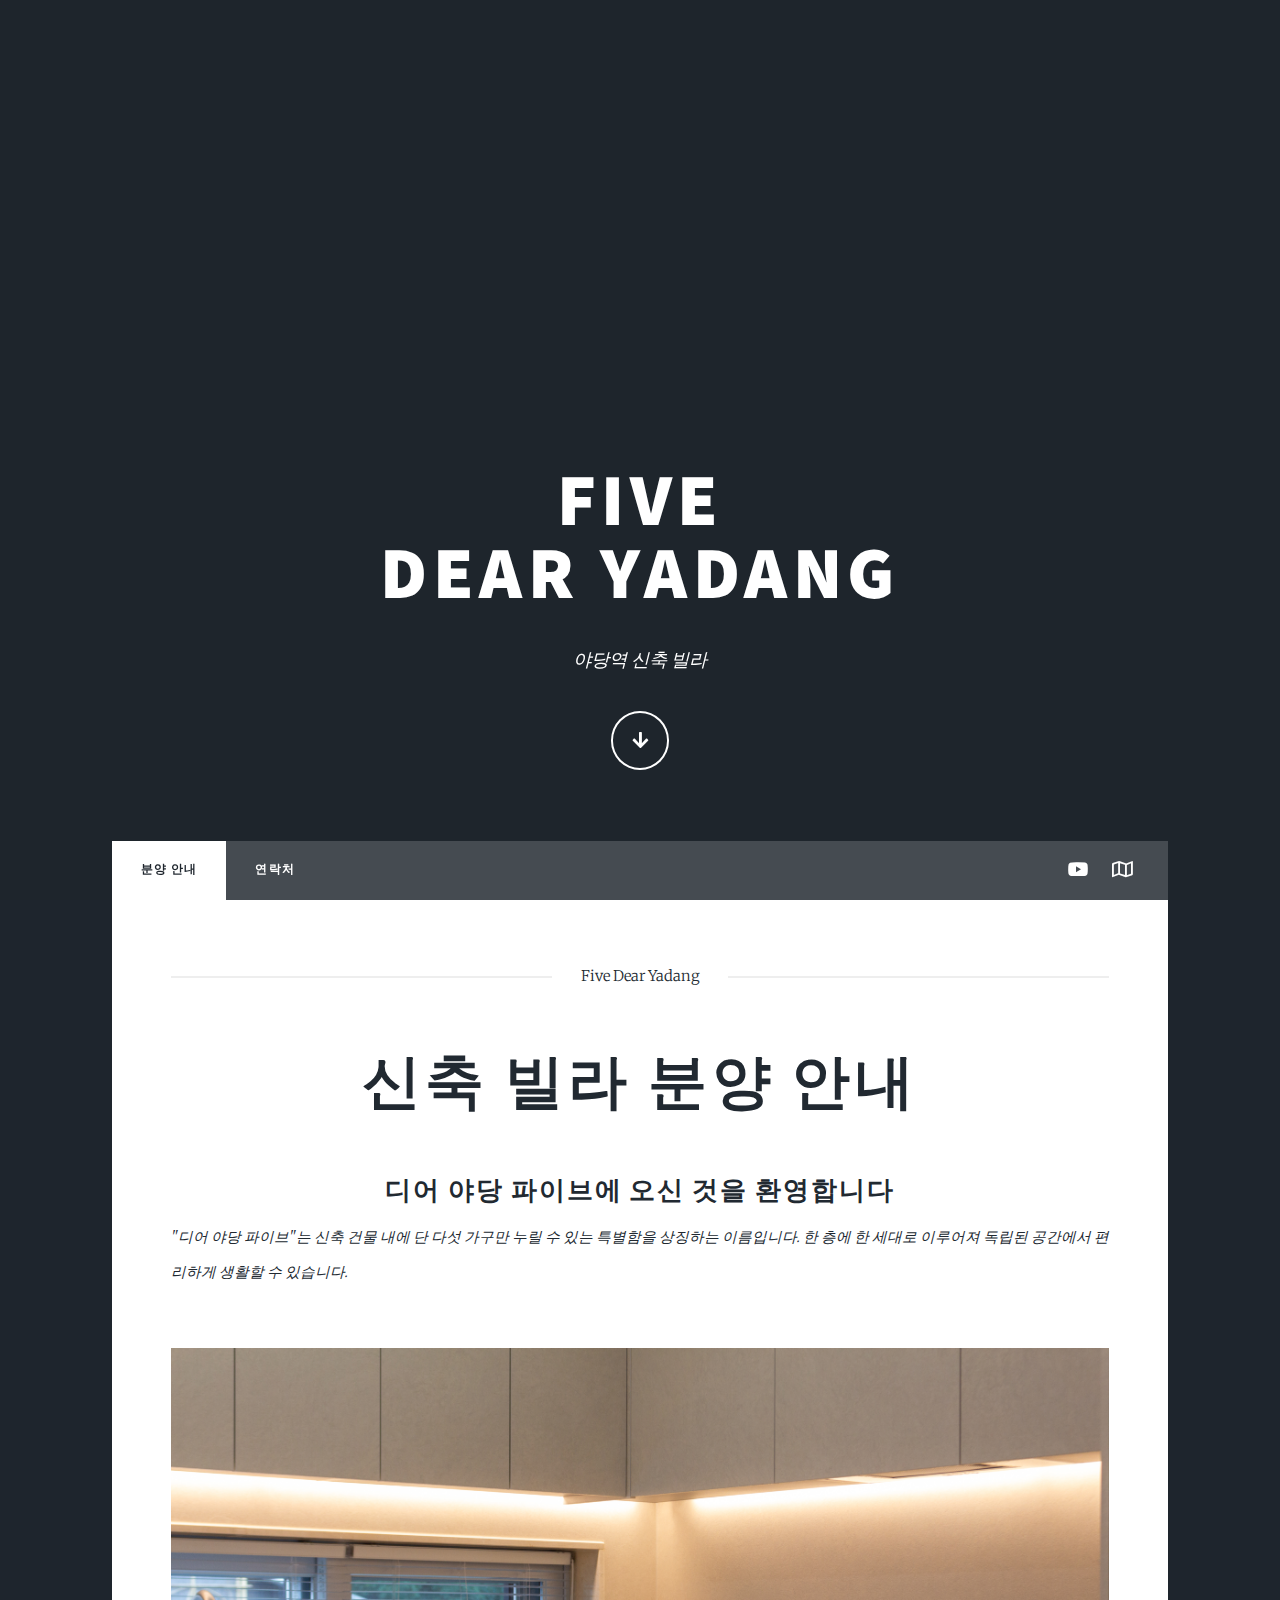
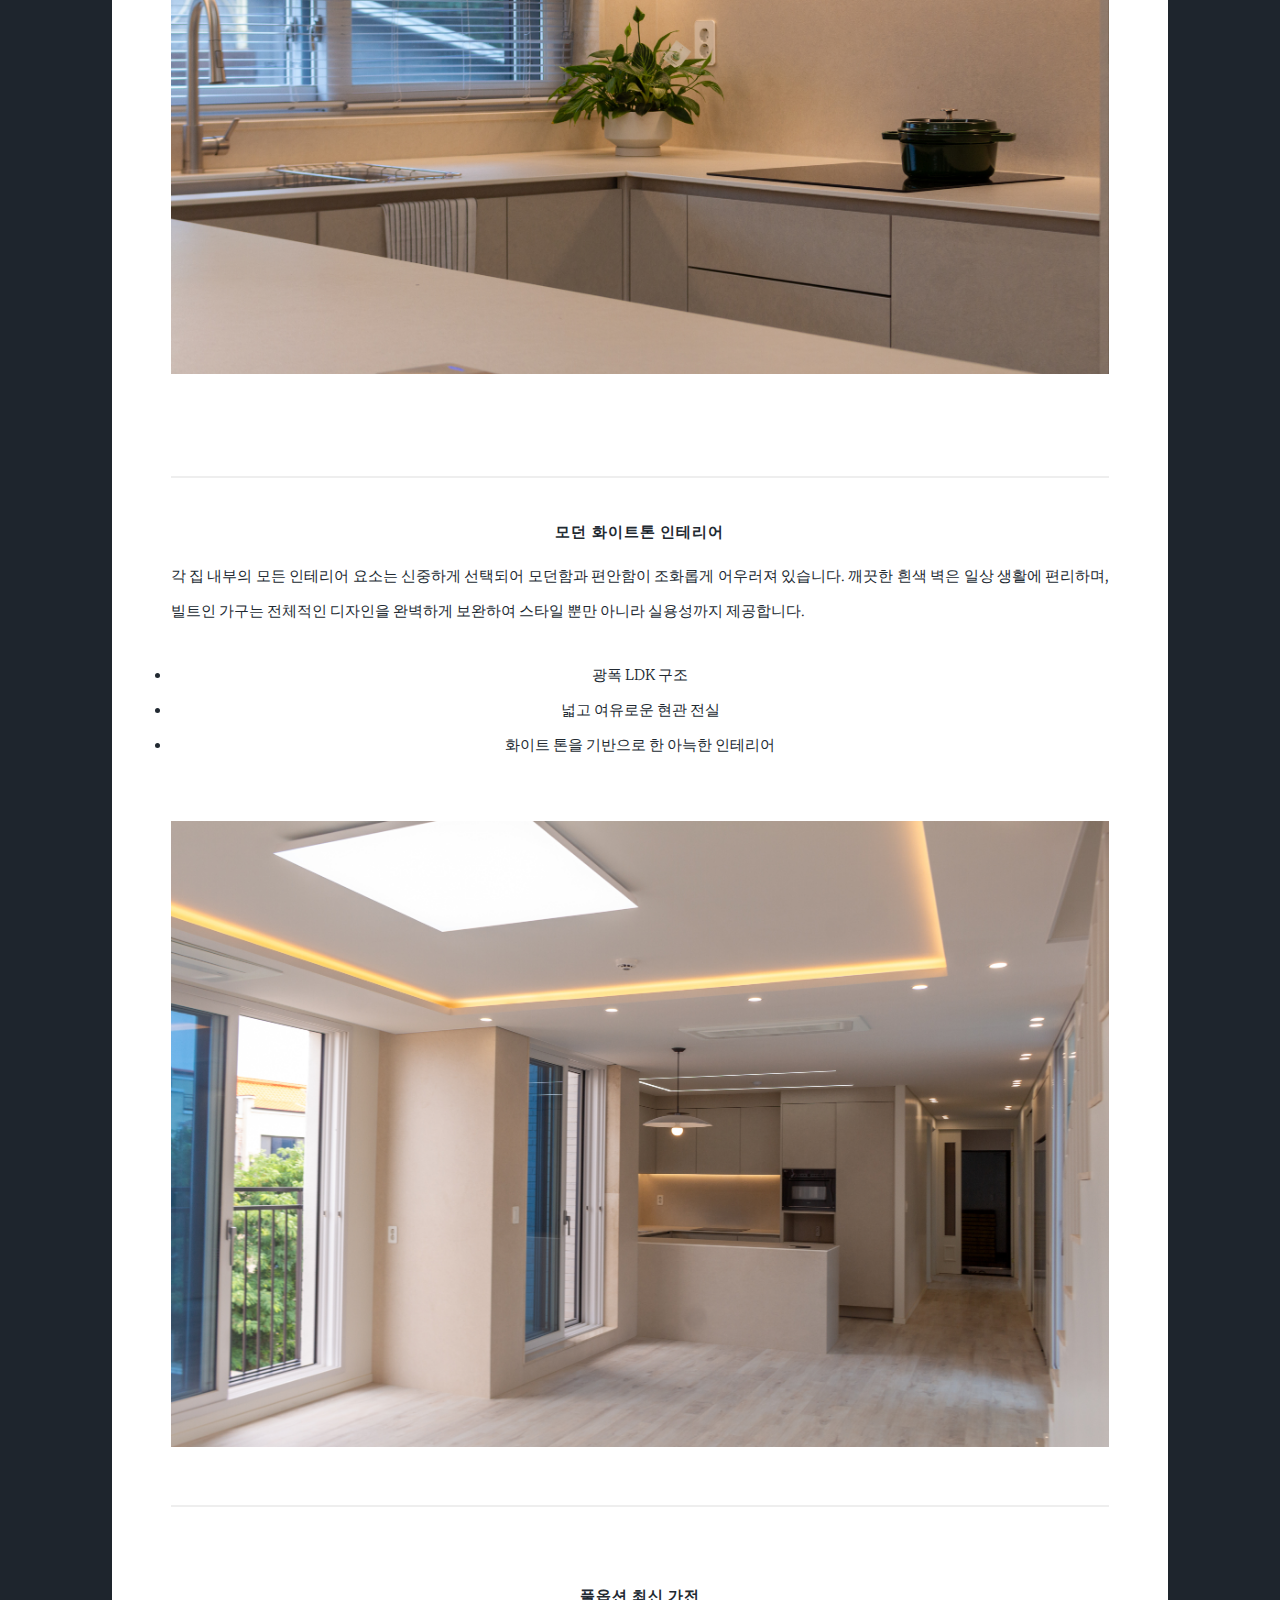
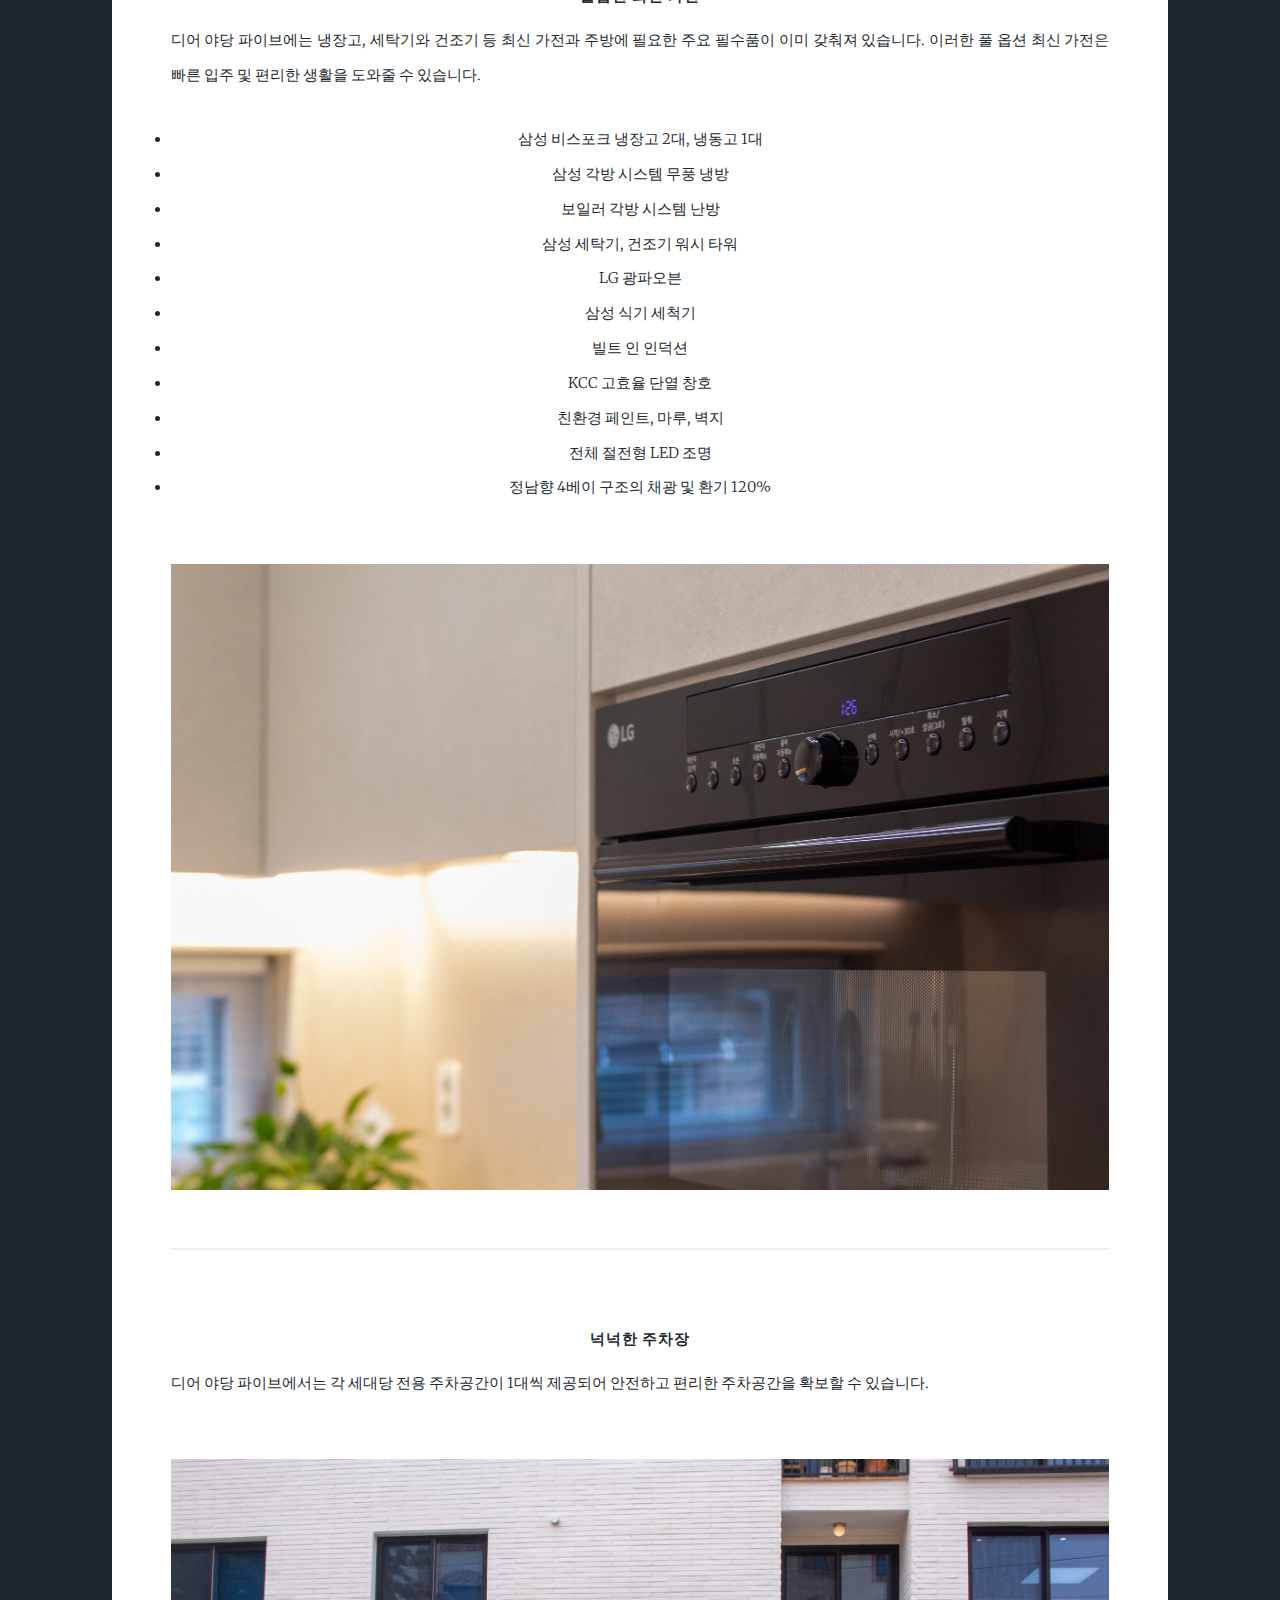
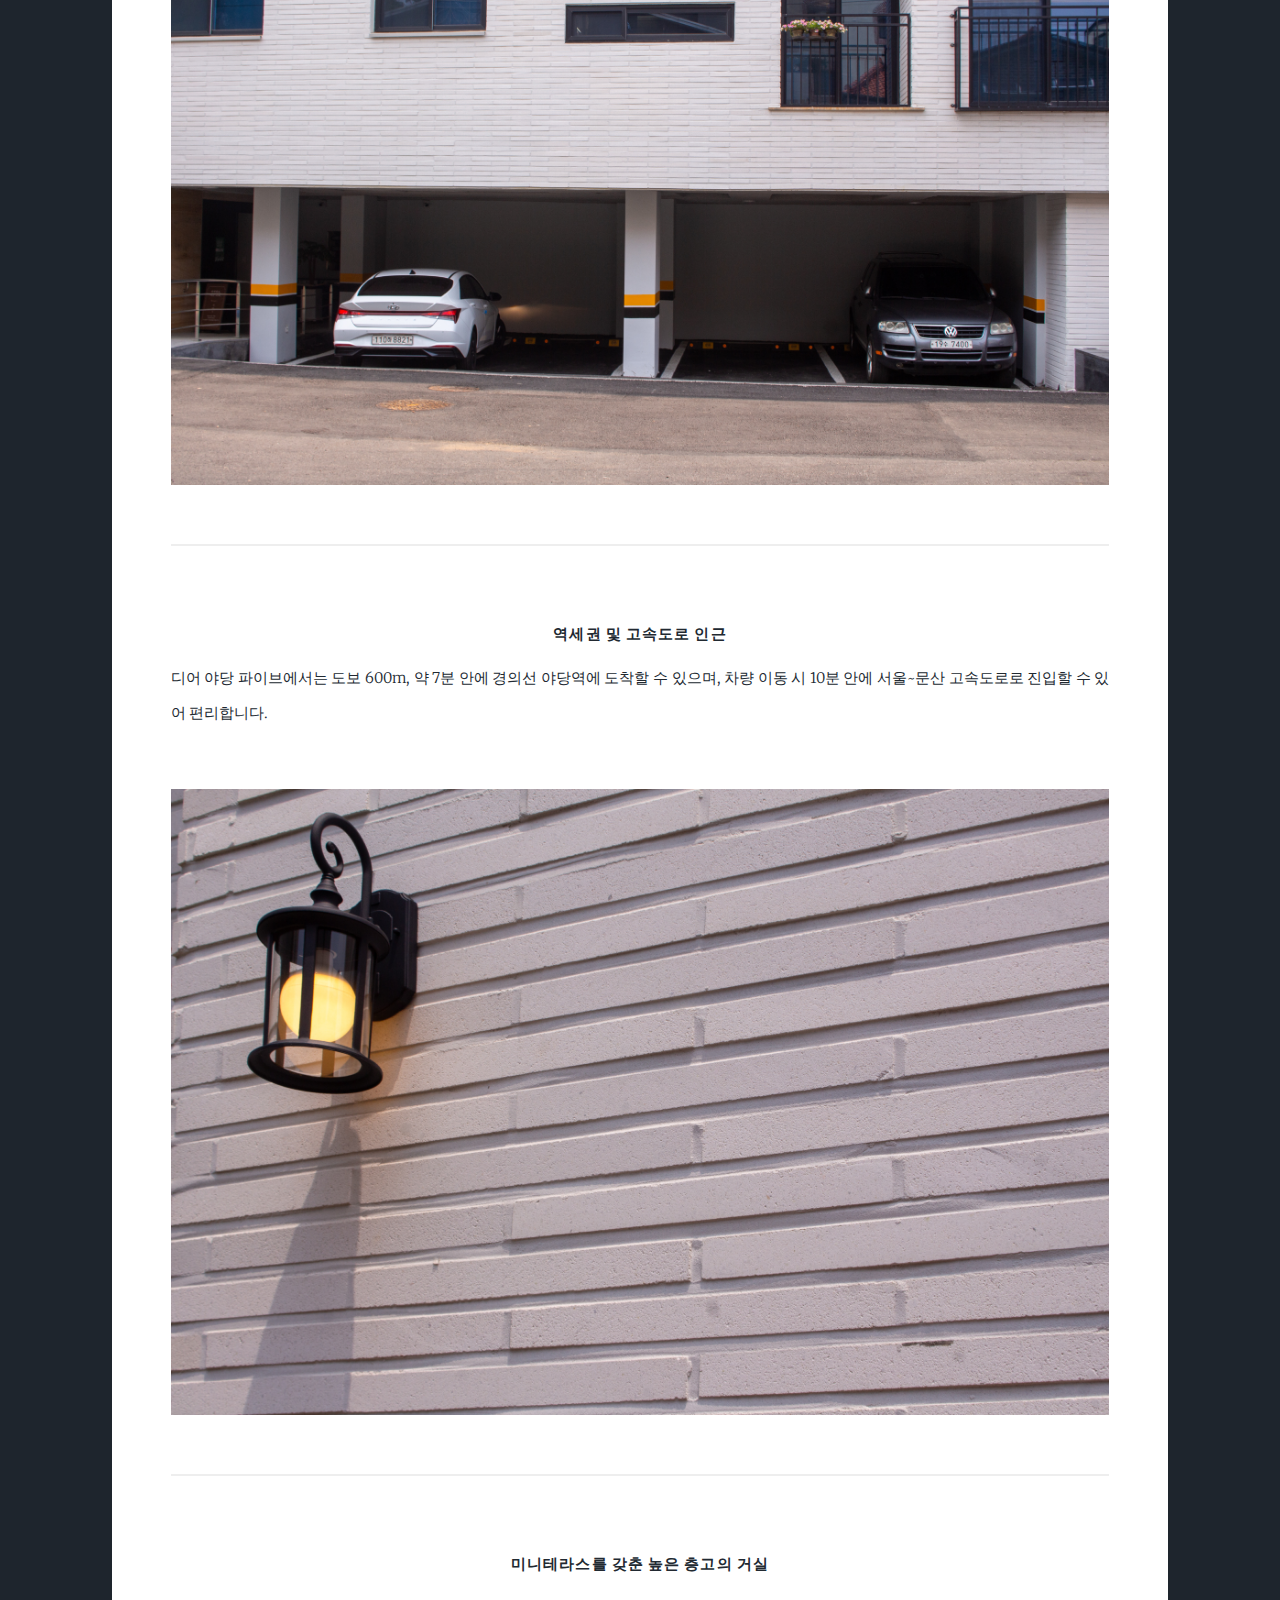
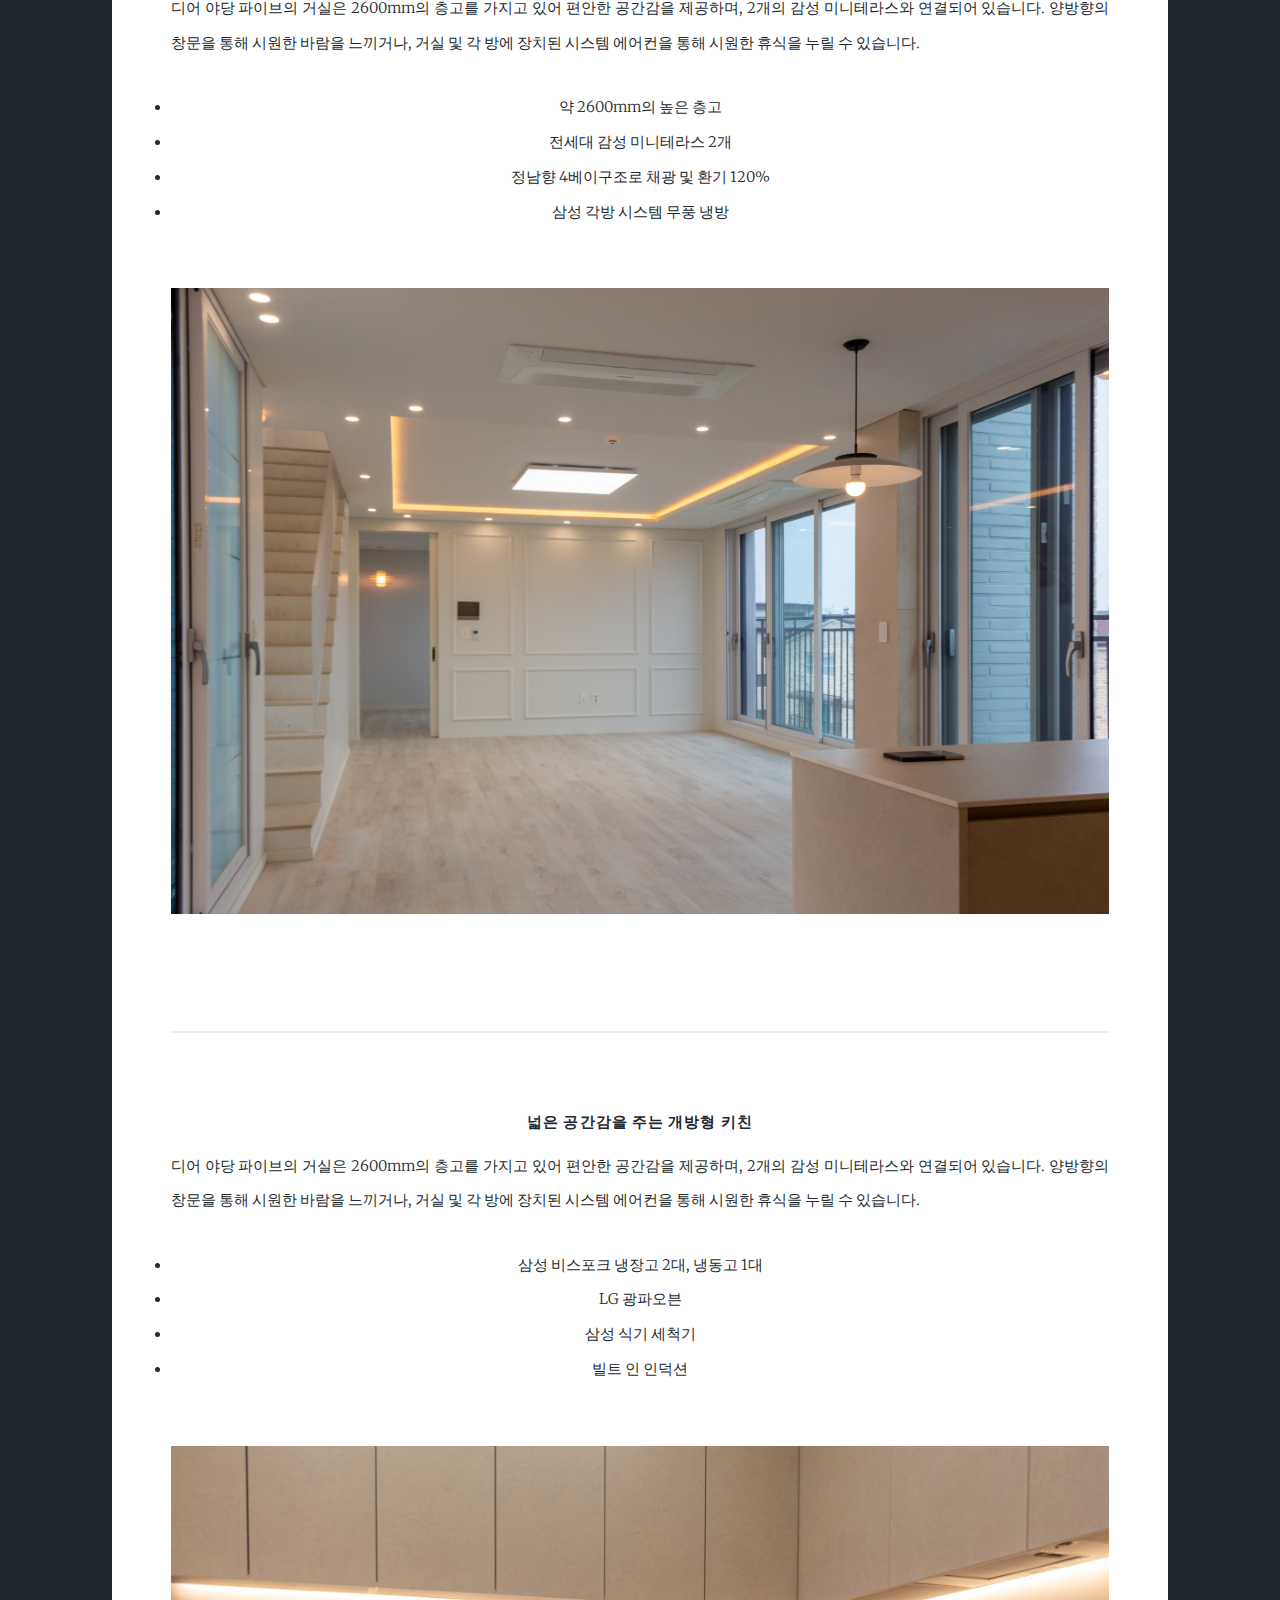
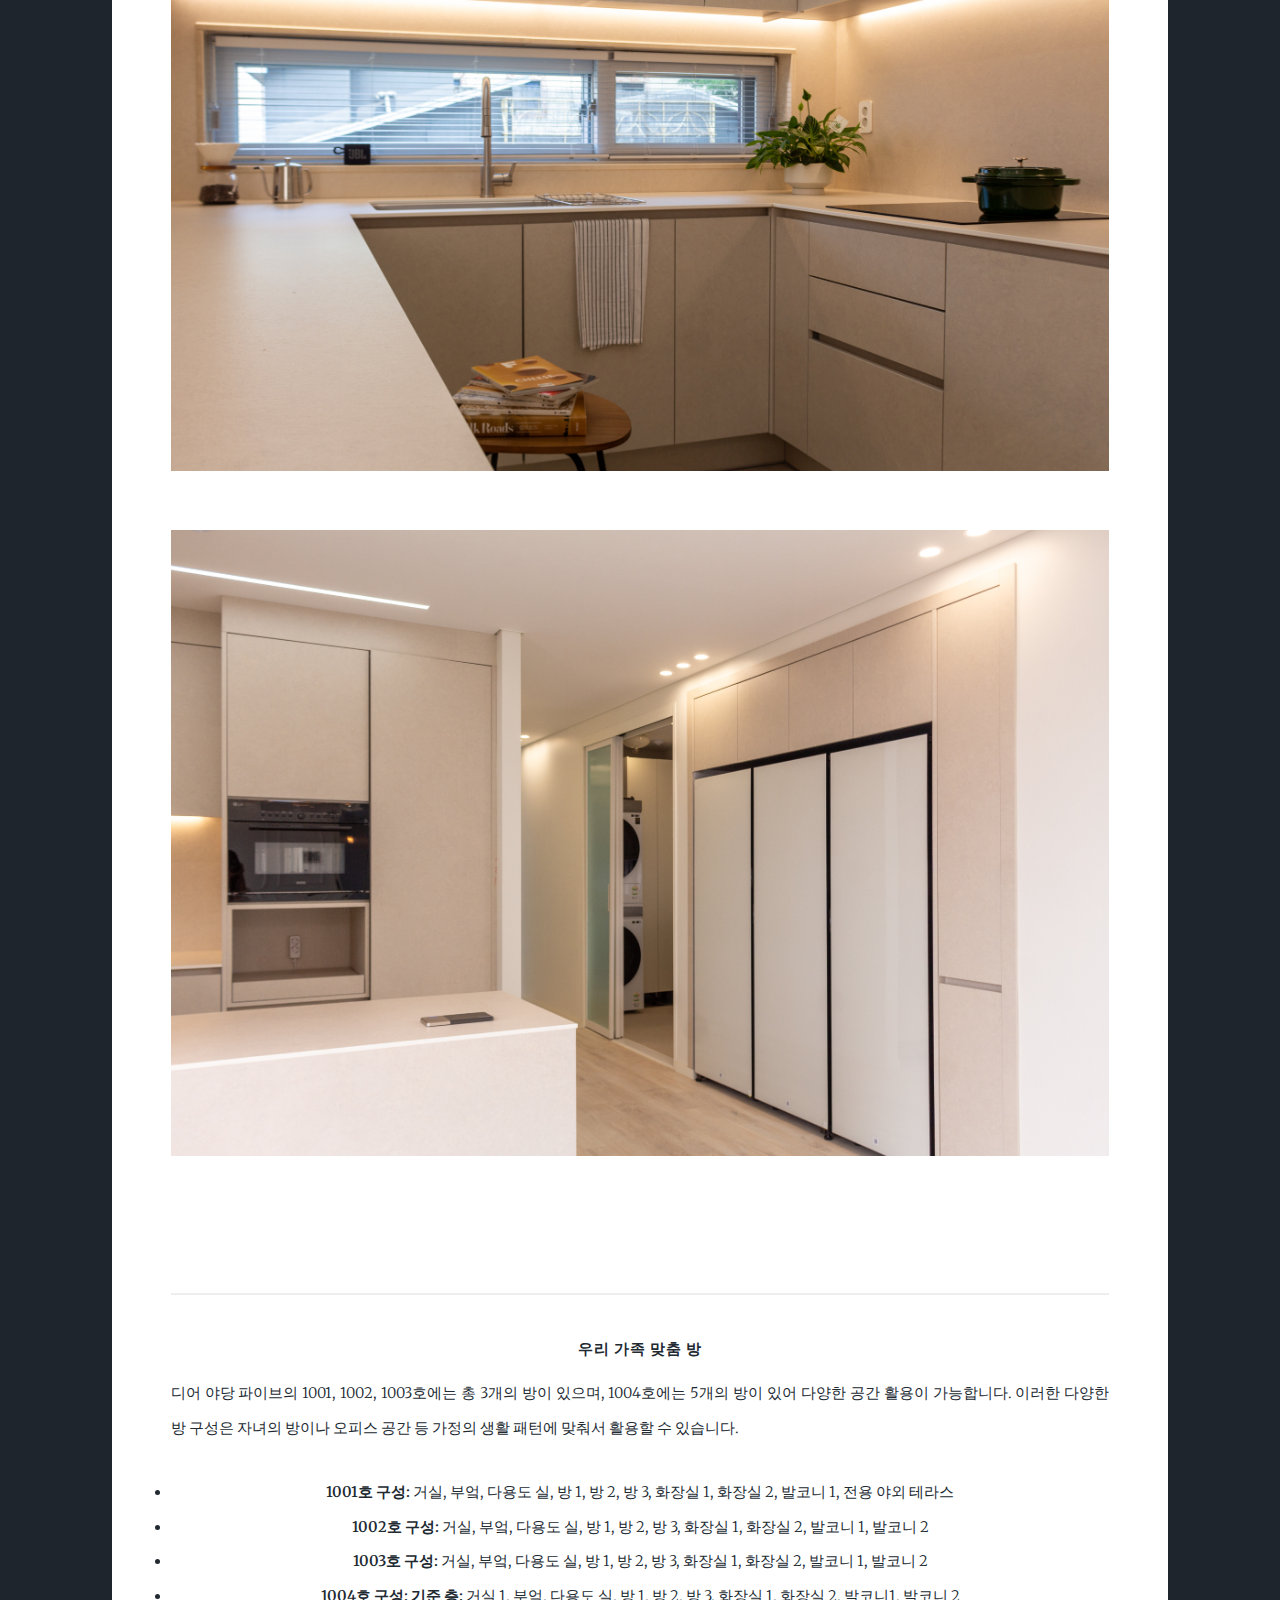
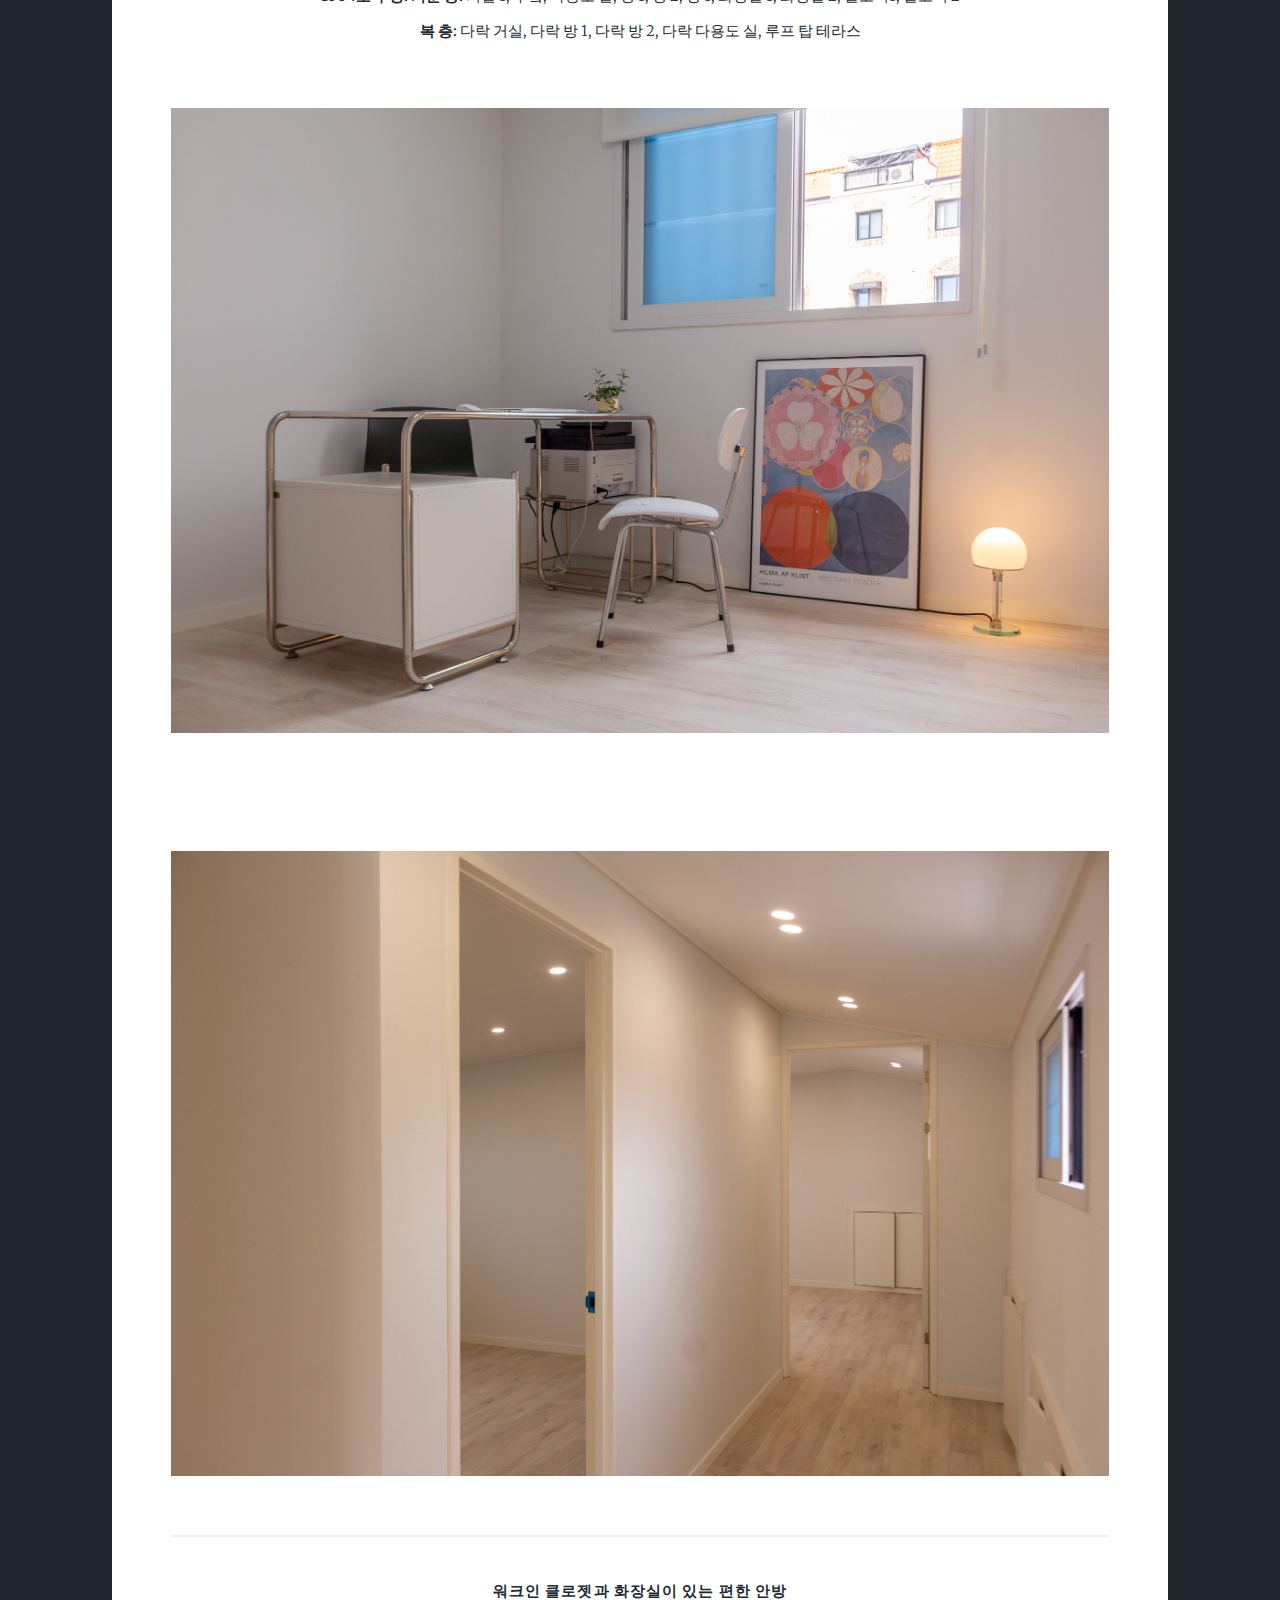
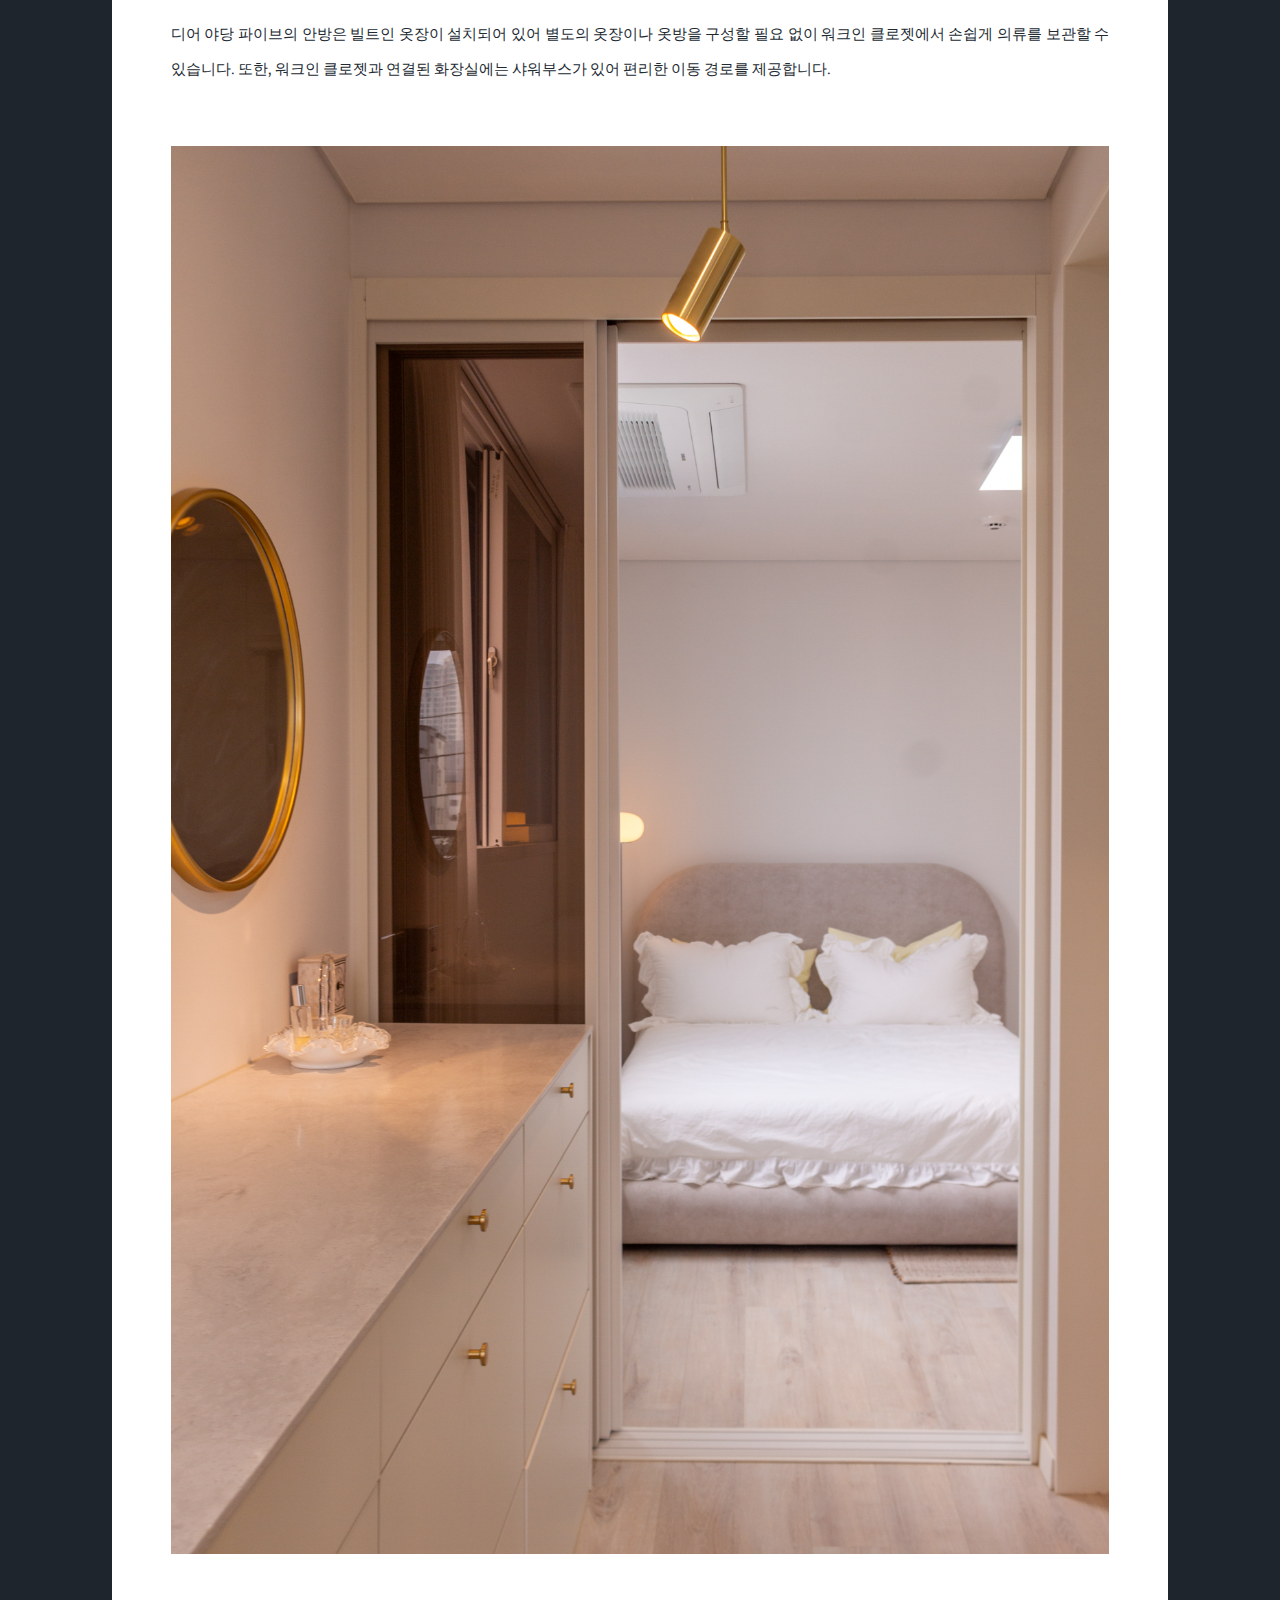
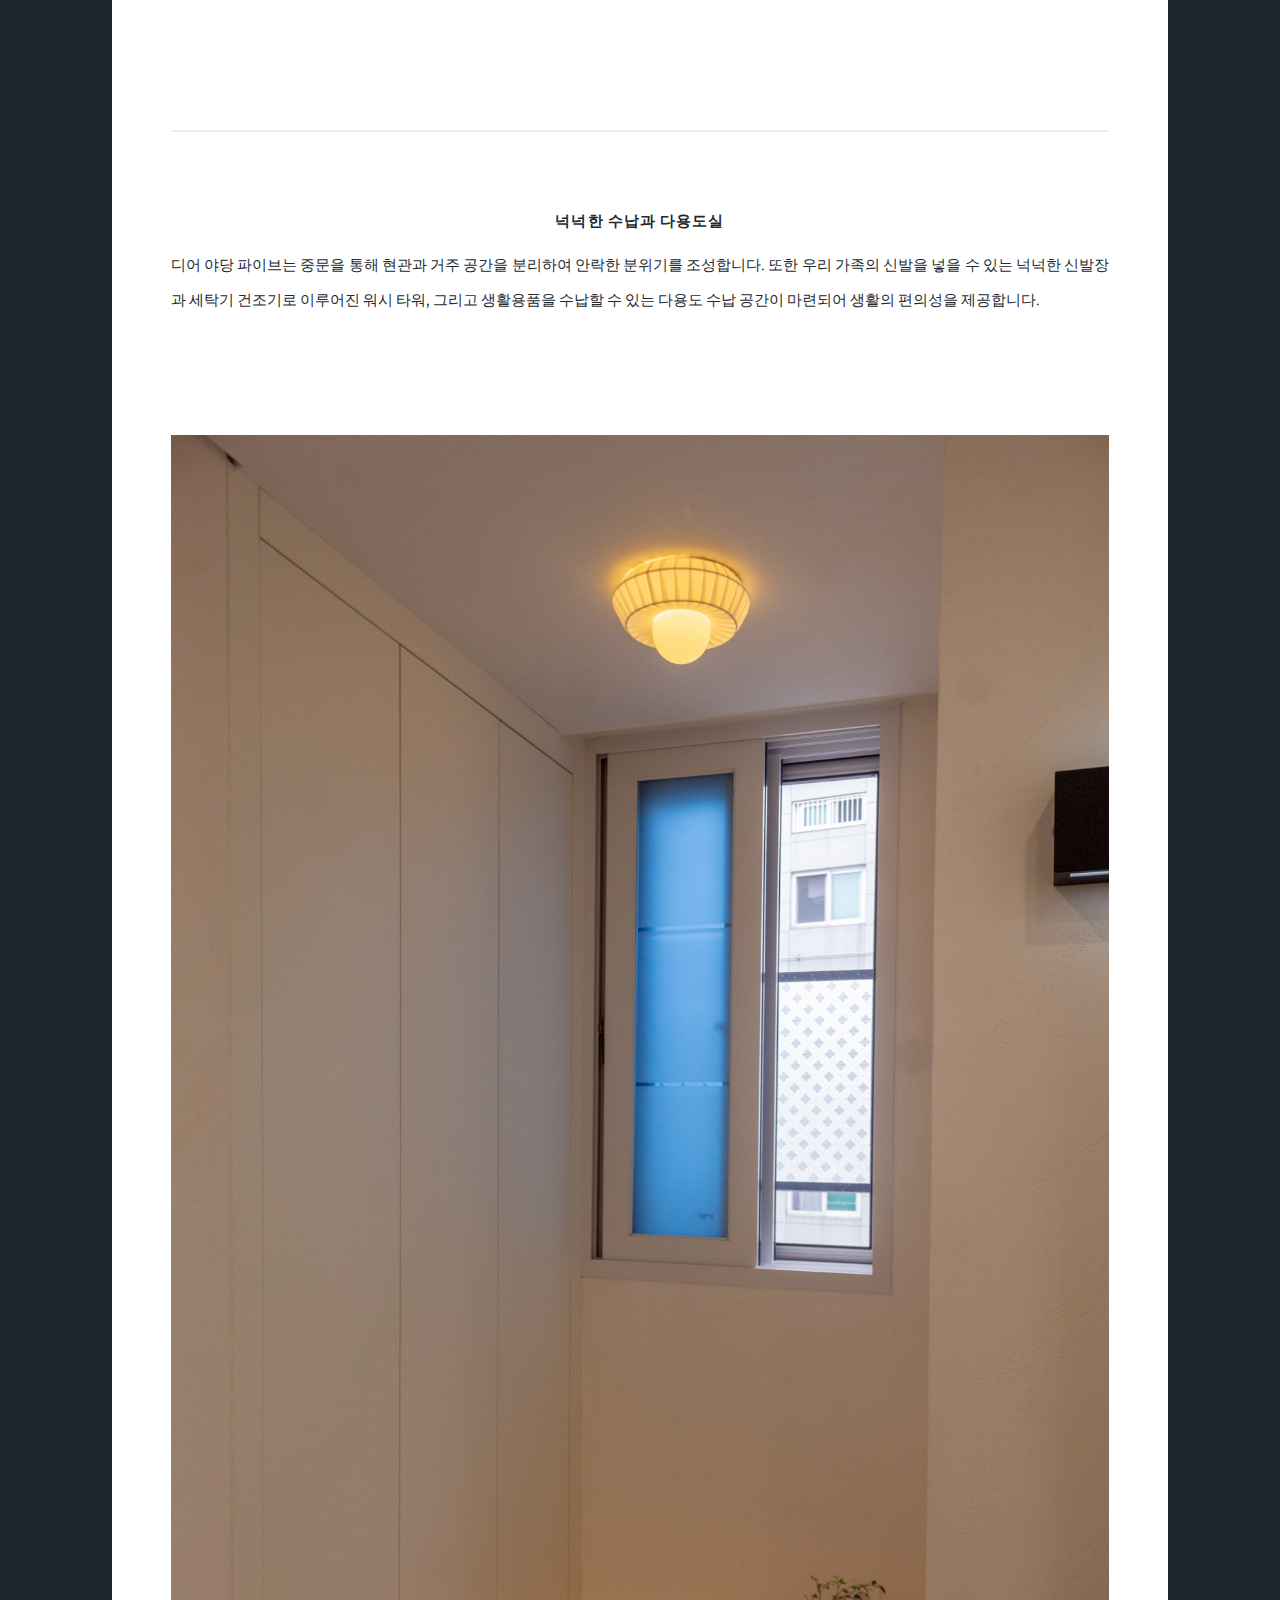
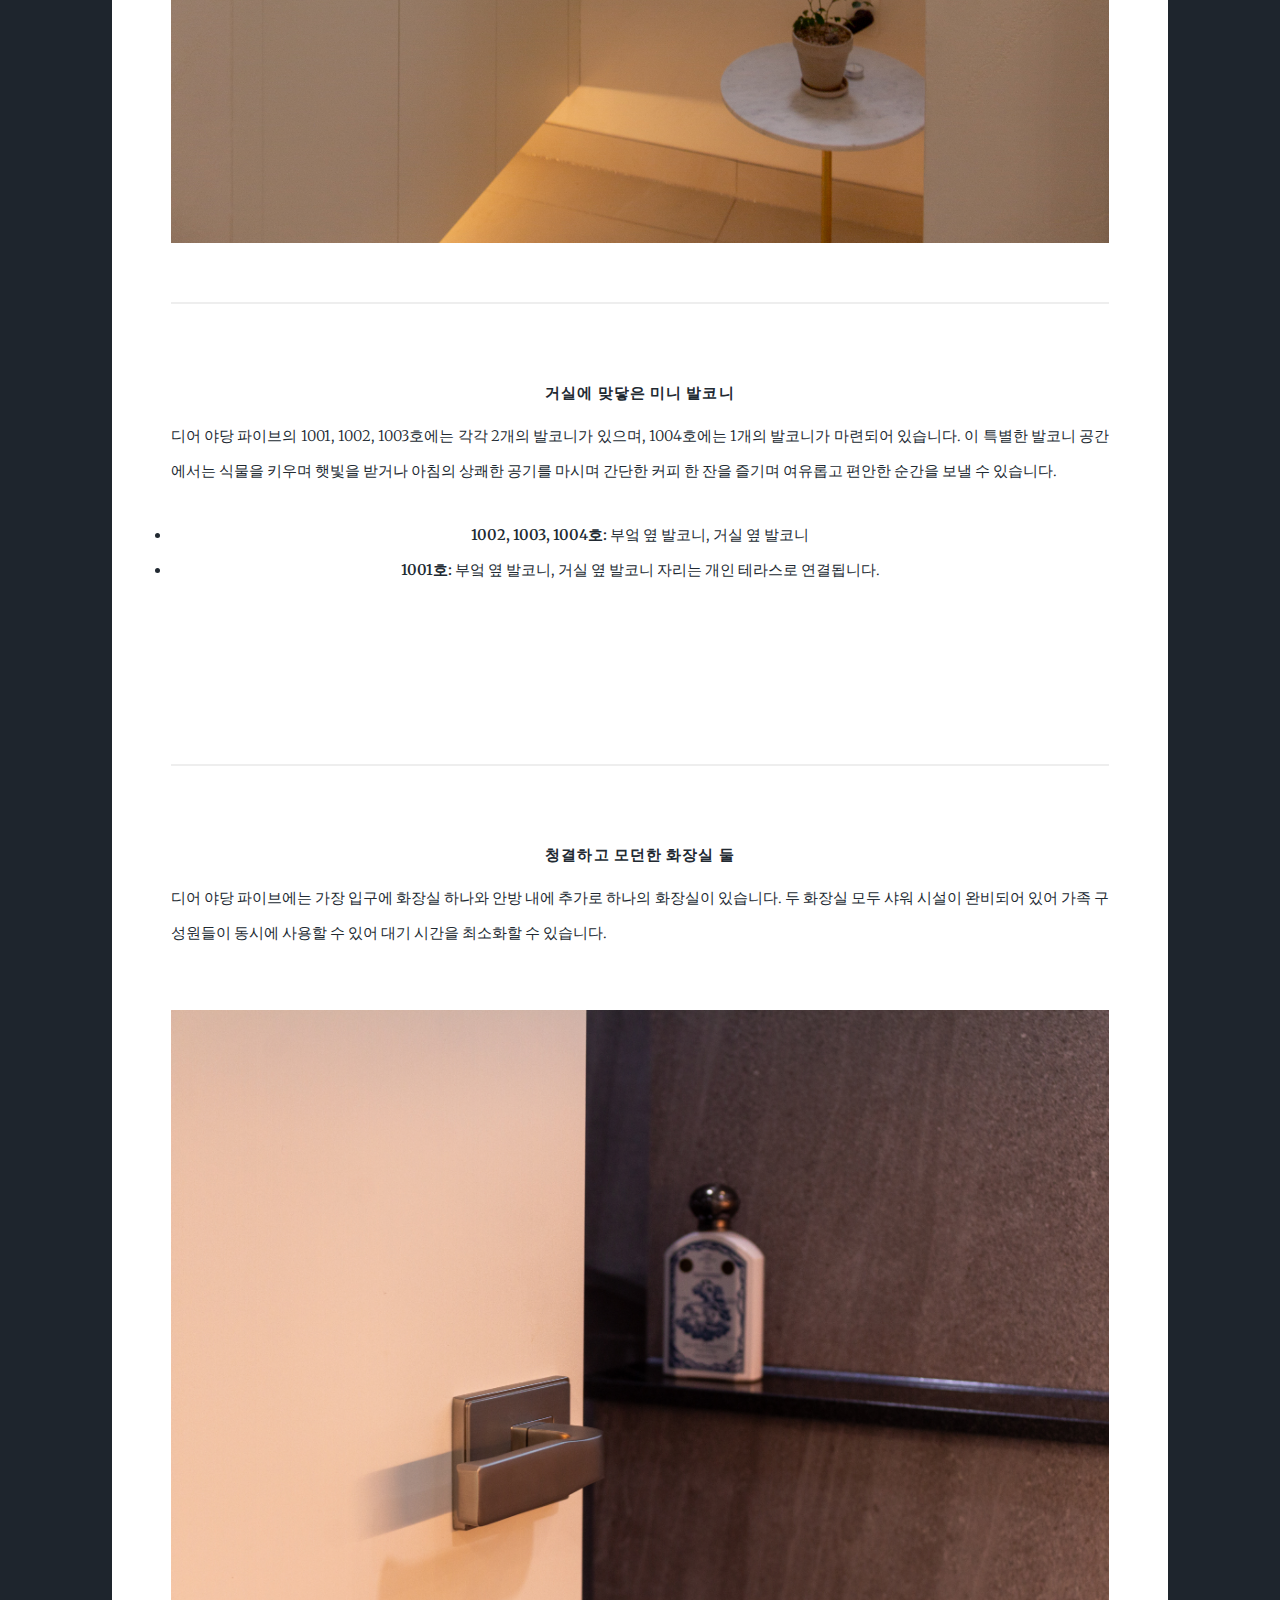
==== commit 3ed9f5c4: "homepage yadang five" ====
--- a/homepage-five/index.html
+++ b/homepage-five/index.html
@@ -22,6 +22,12 @@
 
 
 
+
+
+
+
+
+
     </script>
     <script async src="https://www.googletagmanager.com/gtag/js?id=G-71ET7HT44W"></script>
     <script>
@@ -30,6 +36,12 @@
   gtag('js', new Date());
 
   gtag('config', 'G-71ET7HT44W');
+
+
+
+
+
+
 
 
 
@@ -84,50 +96,219 @@
                 <h2>신축 빌라 분양 안내</h2>
             </header>
 
+
+
+
             <section class="post">
                 <header>
                     <h2>디어 야당 파이브에 오신 것을 환영합니다</h2>
-                    <p>"디어 야당 파이브" 신축 건물 내에 단 다섯 가구만 누릴 수 있는 특별함을 상징하는 이름입니다. 한 층에 한 세대로 이루어져 독립된 공간에서 편리하게 생활할 수 있으며,
-                        내부
-                        인테리어 또한 세심하게 디자인되어 있습니다.</p>
-                </header>
+                    <p>"디어 야당 파이브"는 신축 건물 내에 단 다섯 가구만 누릴 수 있는 특별함을 상징하는 이름입니다. 한 층에 한 세대로 이루어져 독립된 공간에서 편리하게 생활할 수
+                        있습니다.</p>
+                </header>
+
+                            <a class="image main"><img src="images/kitchen6.jpg" alt=""/></a>
+            <ul class="actions special"></ul>
+<hr>
+
+
                 <header>
                     <h4>모던 화이트톤 인테리어</h4>
                 </header>
                 <p>각 집 내부의 모든 인테리어 요소는 신중하게 선택되어 모던함과 편안함이 조화롭게 어우러져 있습니다. 깨끗한 흰색 벽은 일상 생활에 편리하며, 빌트인 가구는 전체적인 디자인을 완벽하게
-                    보완하여 스타일뿐만 아니라 실용성까지 제공합니다.</p>
-
-                <header>
+                    보완하여 스타일 뿐만 아니라 실용성까지 제공합니다.</p>
+                <li> 광폭 LDK 구조</li>
+                <li> 넓고 여유로운 현관 전실</li>
+                <li> 화이트 톤을 기반으로 한 아늑한 인테리어</li>
+<div class="image main"><span class="image fit"><img src="images/livingroom2.jpg" alt=""/></span></div>
+
+
+<hr>
+
+                <header>
+                    <br>
                     <h4>풀옵션 최신 가전</h4>
                 </header>
-                <p>디어 야당 파이브에는 Samsung Bespoke 냉장고, 세탁기와 건조기 등 최신 가전과 주방에 필요한 주요 필수품이 이미 갖춰져 있습니다. 이러한 풀옵션 최신 가진은 빠른 입주
-                    및 편리한 생활을 도와줄 수 있습니다.</p>
-
-                <header>
+                <p>디어 야당 파이브에는 냉장고, 세탁기와 건조기 등 최신 가전과 주방에 필요한 주요 필수품이 이미 갖춰져 있습니다. 이러한 풀 옵션 최신 가전은 빠른 입주 및 편리한 생활을 도와줄 수
+                    있습니다.</p>
+                <li> 삼성 비스포크 냉장고 2대, 냉동고 1대</li>
+                <li> 삼성 각방 시스템 무풍 냉방</li>
+                <li> 보일러 각방 시스템 난방</li>
+                <li> 삼성 세탁기, 건조기 워시 타워</li>
+                <li> LG 광파오븐</li>
+                <li> 삼성 식기 세척기</li>
+                <li> 빌트 인 인덕션</li>
+                <li> KCC 고효율 단열 창호</li>
+                <li> 친환경 페인트, 마루, 벽지</li>
+                <li> 전체 절전형 LED 조명</li>
+                <li> 정남향 4베이 구조의 채광 및 환기 120%</li>
+<div class="image main"><span class="image fit"><img src="images/kitchen7.jpg" alt=""/></span></div>
+<hr>
+
+                <header>
+                    <br>
                     <h4>넉넉한 주차장</h4>
                 </header>
                 <p>디어 야당 파이브에서는 각 세대당 전용 주차공간이 1대씩 제공되어 안전하고 편리한 주차공간을 확보할 수 있습니다.</p>
-
-                <header>
-                    <h4>역세권 및 고속도로 인근</h4></header>
-                <p>디어 야당 파이브에서는 도보 10분 안에 경의선 야당역에 도착할 수 있으며, 차량 이동 시 10분 안에 서울~문산 고속도로로 진입할 수 있어 편리합니다.</p>
-
-                <header>
-                    <h4>디어 야당 파이브만의 특별한 공간</h4></header>
-                <p>디어 야당 파이브의 2개 세대에는 특별한 공간이 있습니다.<br>
-                    <strong>5층:</strong> 5층은 복층으로 구성되어 있으며, 2층 다락에는 2개의 방과 1개의 화장실, 그리고 넓은 발코니가 위치하고 있습니다. 발코니는 아름다운 파주
-                    도시
-                    전망을 즐기고, 캐노피 아래에서 휴식을 취하거나, 가족 및 친구들과의 바비큐 모임을 주최하기에 완벽한 곳입니다.<br>
-                    <strong>2층:</strong>지상과 연결된 2층은 대형 데크와 정원 및 텃밭이 위치하고 있습니다. 정원과 텃밭에서 좋아하는 나무와 채소를 가꿔보세요. 또한 넓은 나무 데크는
-                    휴식
-                    및 바비큐를 즐길 수 있는 최적의 장소입니다.</strong>
-
-                <header>
+                <div class="image main"><span class="image fit"><img src="images/building6.jpg" alt=""/></span></div>
+<hr>
+
+                <header>
+                    <br>
+                    <h4>역세권 및 고속도로 인근</h4>
+                </header>
+                <p>디어 야당 파이브에서는 도보 600m, 약 7분 안에 경의선 야당역에 도착할 수 있으며, 차량 이동 시 10분 안에 서울~문산 고속도로로 진입할 수 있어 편리합니다.</p>
+
+<div class="image main"><span class="image fit"><img src="images/garden4.jpg" alt=""/></span></div>
+<hr>
+
+                <header>
+                    <br>
+                    <h4>미니테라스를 갖춘 높은 층고의 거실</h4>
+                </header>
+                <p>디어 야당 파이브의 거실은 2600mm의 층고를 가지고 있어 편안한 공간감을 제공하며, 2개의 감성 미니테라스와 연결되어 있습니다. 양방향의 창문을 통해 시원한 바람을 느끼거나,
+                    거실 및 각 방에 장치된 시스템 에어컨을 통해 시원한 휴식을 누릴 수 있습니다.</p>
+                <li> 약 2600mm의 높은 층고</li>
+                <li> 전세대 감성 미니테라스 2개</li>
+                <li> 정남향 4베이구조로 채광 및 환기 120%</li>
+                <li> 삼성 각방 시스템 무풍 냉방</li>
+
+<div class="image main"><span class="image fit"><img src="images/livingroom1.jpg" alt=""/></span></div>
+                <div class="image main"><span class="image fit"><img src="images/balcony6.jpg" alt=""/></span></div>
+<hr>
+
+                <header>
+                    <br>
+                    <h4>넓은 공간감을 주는 개방형 키친</h4>
+                </header>
+                <p>디어 야당 파이브의 거실은 2600mm의 층고를 가지고 있어 편안한 공간감을 제공하며, 2개의 감성 미니테라스와 연결되어 있습니다. 양방향의 창문을 통해 시원한 바람을 느끼거나,
+                    거실 및 각 방에 장치된 시스템 에어컨을 통해 시원한 휴식을 누릴 수 있습니다.</p>
+                <li> 삼성 비스포크 냉장고 2대, 냉동고 1대</li>
+                <li> LG 광파오븐</li>
+                <li> 삼성 식기 세척기</li>
+                <li> 빌트 인 인덕션</li>
+
+  <div class="image main"><span class="image fit"><img src="images/kitchen5.jpg" alt=""/></span></div>
+                <div class="image main"><span class="image fit"><img src="images/kitchen2.jpg" alt=""/></span></div>
+
+                    <br>
+                <hr>
+                <header>
+                    <h4>우리 가족 맞춤 방</h4></header>
+                <p>디어 야당 파이브의 1001, 1002, 1003호에는 총 3개의 방이 있으며, 1004호에는 5개의 방이 있어 다양한 공간 활용이 가능합니다. 이러한 다양한 방 구성은 자녀의
+                    방이나 오피스 공간 등 가정의 생활 패턴에 맞춰서 활용할 수 있습니다.<br>
+                <li><strong>1001호 구성:</strong> 거실, 부엌, 다용도 실, 방 1, 방 2, 방 3, 화장실 1, 화장실 2, 발코니 1, 전용 야외 테라스</li>
+                <li><strong>1002호 구성:</strong> 거실, 부엌, 다용도 실, 방 1, 방 2, 방 3, 화장실 1, 화장실 2, 발코니 1, 발코니 2</li>
+                <li><strong>1003호 구성:</strong> 거실, 부엌, 다용도 실, 방 1, 방 2, 방 3, 화장실 1, 화장실 2, 발코니 1, 발코니 2</li>
+                <li><strong>1004호 구성:</strong> <strong>기준 층:</strong> 거실 1, 부엌, 다용도 실, 방 1, 방 2, 방 3, 화장실 1, 화장실 2,
+                    발코니1, 발코니 2
+                    <br> <strong>복 층: </strong> 다락 거실, 다락 방 1, 다락 방 2, 다락 다용도 실, 루프 탑 테라스
+                </li>
+                  <div class="image main"><span class="image fit"><img src="images/room2.jpg" alt=""/></span></div>
+                <div class="image main"><span class="image fit"><img src="images/room8.jpg" alt=""/></span></div>
+                <div class="image main"><span class="image fit"><img src="images/upperfloor4.jpg" alt=""/></span></div>
+<hr>
+                <header>
+                    <h4>워크인 클로젯과 화장실이 있는 편한 안방</h4>
+                </header>
+                <p>디어 야당 파이브의 안방은 빌트인 옷장이 설치되어 있어 별도의 옷장이나 옷방을 구성할 필요 없이 워크인 클로젯에서 손쉽게 의류를 보관할 수 있습니다. 또한, 워크인 클로젯과 연결된
+                    화장실에는 샤워부스가 있어 편리한 이동 경로를 제공합니다.
+                </p>
+                <div class="image main"><span class="image fit"><img src="images/room5.jpg" alt=""/></span></div>
+                <div class="image main"><span class="image fit"><img src="images/room7.jpg" alt=""/></span></div>
+                <div class="image main"><span class="image fit"><img src="images/room4.jpg" alt=""/></span></div>
+
+
+<hr>
+                <header>
+                    <br>
+                    <h4>넉넉한 수납과 다용도실</h4>
+                </header>
+                <p>디어 야당 파이브는 중문을 통해 현관과 거주 공간을 분리하여 안락한 분위기를 조성합니다. 또한 우리 가족의 신발을 넣을 수 있는 넉넉한 신발장과 세탁기 건조기로 이루어진 워시 타워,
+                    그리고 생활용품을 수납할 수 있는 다용도 수납 공간이 마련되어 생활의 편의성을 제공합니다.
+                </p>
+
+                <div class="image main"><span class="image fit"><img src="images/hallway5.jpg" alt=""/></span></div>
+                <div class="image main"><span class="image fit"><img src="images/hallway3.jpg" alt=""/></span></div>
+
+
+                <hr>
+                <header>
+                    <br>
+                    <h4>거실에 맞닿은 미니 발코니</h4>
+                </header>
+                <p>디어 야당 파이브의 1001, 1002, 1003호에는 각각 2개의 발코니가 있으며, 1004호에는 1개의 발코니가 마련되어 있습니다. 이 특별한 발코니 공간에서는 식물을 키우며
+                    햇빛을 받거나 아침의 상쾌한 공기를 마시며 간단한 커피 한 잔을 즐기며 여유롭고 편안한 순간을 보낼 수 있습니다.
+                </p>
+                <li><strong>1002, 1003, 1004호:</strong> 부엌 옆 발코니, 거실 옆 발코니</li>
+                <li><strong>1001호:</strong> 부엌 옆 발코니, 거실 옆 발코니 자리는 개인 테라스로 연결됩니다.</li>
+                <div class="image main"><span class="image fit"><img src="images/balcony4.jpg" alt=""/></span></div>
+                <div class="image main"><span class="image fit"><img src="images/balcony6.jpg" alt=""/></span></div>
+
+<hr>
+                <header>
+                    <br>
+                    <h4>청결하고 모던한 화장실 둘</h4>
+                </header>
+                <p>디어 야당 파이브에는 가장 입구에 화장실 하나와 안방 내에 추가로 하나의 화장실이 있습니다. 두 화장실 모두 샤워 시설이 완비되어 있어 가족 구성원들이 동시에 사용할 수 있어 대기
+                    시간을 최소화할 수 있습니다.
+                </p>
+                <div class="image main"><span class="image fit"><img src="images/bathroom3.jpg" alt=""/></span></div>
+                <div class="image main"><span class="image fit"><img src="images/bathroom2.jpg" alt=""/></span></div>
+                <div class="image main"><span class="image fit"><img src="images/bathroom5.jpg" alt=""/></span></div>
+
+<hr>
+                <header>
+                    <br>
+                    <h4>나만의 캠핑장. 야외 우드 데크 및 미니 텃밭 (1001호 특전)
+                    </h4>
+                </header>
+                <p>디어 야당 파이브 1001호에는 그 어떤 곳에서도 찾아볼 수 없는 매우 특별한 공간이 자리하고 있습니다. 이 공간은 기역자 형태의 우드 데크와 잔디밭, 그리고 미니 텃밭으로 구성되어
+                    있습니다. 너른 우드 데크에서는 캠핑 의자나 캐노피를 설치하고 휴식을 취하거나, 야외 바베큐를 즐길 수 있으며, 혹은 반려동물 및 아이들과 시간을 보낼 수도 있습니다. 미니
+                    텃밭에서는 원하는 식물과 채소를 가꿀 수 있으며, 잔디밭과 심겨진 수종들은 전원 생활의 즐거움을 제공해줄 것입니다. 1001호에서만 누릴 수 있는 특전인 이 공간을 나만의 도심 속
+                    캠핑장으로 활용해보세요.
+                </p>
+
+                                <div class="image main"><span class="image fit"><img src="images/garden7.jpg" alt=""/></span></div>
+                <div class="image main"><span class="image fit"><img src="images/garden8.jpg" alt=""/></span></div>
+                <div class="image main"><span class="image fit"><img src="images/garden10.jpg" alt=""/></span></div>
+                <div class="image main"><span class="image fit"><img src="images/garden6.jpg" alt=""/></span></div>
+<hr>
+                <header>
+                    <br>
+                    <h4>나만의 루프탑. 모던한 루프 탑 테라스 및 2층 공간 (1004호 특전)
+                    </h4>
+                </header>
+                <p>디어 야당 파이브 1004호는 도심 속에서는 절대 찾아보기 힘든 매우 특별한 2층 공간을 제공합니다. 2층은 2개의 방과 미니 부엌, 화장실, 그리고 넓은 루프 탑 테라스로 구성되어
+                    있습니다.
+
+                    특히 이중 루프탑 발코니는 파주 운정 신도시의 아름다운 야경과 전망을 즐길 수 있는 매우 특별한 장소입니다. 모던한 화이트톤 타일로 꾸며진 루프탑에서 낮에는 혼자 커피를 마시면서
+                    독서를 해보세요. 밤에는 가족과 친구들과 함께 바비큐 파티를 즐길 수도 있습니다. 또한, 루프탑 테라스 앞에 위치한 다용도 공간은 아래층의 큰 부엌에 오고 갈 필요 없이 간단히
+                    음식을 준비하고 정리할 수 있는 편리함을 제공합니다.
+
+                    또한 2층의 2개의 방은 생활 공간과 분리된 나만의 공간으로 활용될 수 있습니다. 음악, 미술, 디제잉 등 각종 취미 활동과 관련된 장소, 아이들의 놀이방, 나만의 리모트 근무용
+                    작업실, 서재 등 거주자의 취향과 선택에 따라 2층 공간을 마음껏 활용해보세요.
+
+                </p>
+                                <div class="image main"><span class="image fit"><img src="images/balcony2.jpg" alt=""/></span></div>
+                <div class="image main"><span class="image fit"><img src="images/balcony1.jpg" alt=""/></span></div>
+                <div class="image main"><span class="image fit"><img src="images/balcony5.jpg" alt=""/></span></div>
+<hr>
+
+                <header>
+                    <br>
                     <h2>디어 야당 파이브, 지금 한 번 둘러보세요!</h2>
-                    <p>디어 야당 파이브에서는 항상 분양팀이 상주하고 있습니다. 언제든지 문의해서 놀러오실 수 있어요. 모든 가구까지 갖춰진 모델하우스를 통해 디어 야당 파이브에 대해서 더욱 알아볼
-                        수
-                        있습니다.</p>
-                </header>
+                    <p>디어 야당 파이브에서는 항상 분양팀이 상주하고 있으며, 언제든지 관심이 있으시거나 문의하실 수 있습니다. 분양팀은 여러분의 궁금한 점에 대답해 드리고, 모델하우스를 통해 더 자세한 정보를 제공해 드릴 수 있습니다.
+
+모델하우스는 실제 디어 야당 파이브의 구조와 가구가 재현된 공간으로, 여러분이 직접 경험하고 느낄 수 있도록 꾸며져 있습니다. 이를 통해 디어 야당 파이브의 생활환경과 시설을 보다 자세히 알아보실 수 있습니다.
+
+문의나 방문 예약은 디어 야당 파이브의 공식 웹사이트나 전화를 통해 가능합니다. 분양팀은 여러분의 방문을 기다리고 있으며, 디어 야당 파이브에 대한 자세한 정보와 설명을 제공해 드리겠습니다.
+</p>
+
+            <a class="image main"><img src="images/building5.jpg" alt=""/></a>
+            <ul class="actions special"></ul>
+                </header>
+
+
             </section>
             <a class="image main"><img src="images/kitchen6.jpg" alt=""/></a>
             <ul class="actions special">
@@ -136,100 +317,7 @@
 
 
         <!-- Lists -->
-        <section class="post">
-            <h2>유용한 정보</h2>
-
-
-            <section class="post">
-                <h3>우리 동네 맛집 알아보기 (도보 3분 내 위치)</h3>
-                <dl>
-                    <dt>소금빵의 정수 & 야당역의 자랑, “폴렌베이커리”</dt>
-                    <dd>
-                        <p>방송도 탄 인기 폭발 소금빵. 많은 사람들이 찾는 폴렌베이커리는 야당역 인근에서 가장 유명한 삥집입니다. 디어 야당 파이브 바로 앞에 위치하고 있습니다.</p>
-                    </dd>
-                    <dt>집밥을 먹고 싶을 땐? “엄마의뚝심"</dt>
-                    <dd>
-                        <p>건강하고, 푸짐한 집밥을 먹고 싶다면 추천합니다. 찌개, 제육볶음, 불고기, 보쌈, 쭈꾸미 등 남녀노소 좋아하는 한식 메뉴가 준비되어 있습니다.</p>
-                    </dd>
-                    <dt>야당역 명물 스페인요리, “라까냐"</dt>
-                    <dd>
-                        <p>스페인에서 온 페드로 주방장이 직접 요리하는 정통 스페인 요리를 맛볼 수 있는 곳입니다. 빠에야, 감바스, 샹그리아 외에도 다양한 스페인 음식을 제공합니다.</p>
-                    </dd>
-                    <dt>이탈리안 레스토랑, “안단테”</dt>
-                    <dd>
-                        <p>오랜시간 동네를 지켜온 이탈리안 레스토랑입니다. 파스타와 리조또, 맛있는 샐러드를 판매합니다.</p>
-                    </dd>
-
-                    <p>이외에도 도보 1분 거리 편의점, 카페, 꽃집 등 다양한 상가가 위치하고 있습니다.</p>
-                </dl>
-            </section>
-            <hr/>
-
-
-            <div class=" box alt">
-                <div class="row gtr-50 gtr-uniform">
-
-<!--                    <div class="image main"><span class="image fit"><img src="images/livingroom1.jpg"alt=""/></span></div>-->
-                    <div class="image main"><span class="image fit"><img src="images/livingroom2.jpg"alt=""/></span></div>
-                    <div class="image main"><span class="image fit"><img src="images/livingroom3.jpg"alt=""/></span></div>
-                    <div class="image main"><span class="image fit"><img src="images/livingroom4.jpg"alt=""/></span></div>
-<!--                    <div class="image main"><span class="image fit"><img src="images/livingroom5.jpg"alt=""/></span></div>-->
-<!--                    <div class="image main"><span class="image fit"><img src="images/livingroom6.jpg"alt=""/></span></div>-->
-<!--                    <div class="image main"><span class="image fit"><img src="images/livingroom7.jpg"alt=""/></span></div>-->
-<!--                    <div class="image main"><span class="image fit"><img src="images/livingroom8.jpg"alt=""/></span></div>-->
-                    <div class="image main"><span class="image fit"><img src="images/livingroom9.jpg"alt=""/></span></div>
-
-<!--                    <div class="image main"><span class="image fit"><img src="images/kitchen1.jpg"alt=""/></span></div>-->
-                    <div class="image main"><span class="image fit"><img src="images/kitchen2.jpg"alt=""/></span></div>
-<!--                    <div class="image main"><span class="image fit"><img src="images/kitchen3.jpg"alt=""/></span></div>-->
-<!--                    <div class="image main"><span class="image fit"><img src="images/kitchen4.jpg"alt=""/></span></div>-->
-                    <div class="image main"><span class="image fit"><img src="images/kitchen5.jpg"alt=""/></span></div>
-<!--                    <div class="image main"><span class="image fit"><img src="images/kitchen7.jpg"alt=""/></span></div>-->
-
-                    <div class="image main"><span class="image fit"><img src="images/hallway1.jpg"alt=""/></span></div>
-<!--                    <div class="image main"><span class="image fit"><img src="images/hallway2.jpg"alt=""/></span></div>-->
-<!--                    <div class="image main"><span class="image fit"><img src="images/hallway3.jpg"alt=""/></span></div>-->
-<!--                    <div class="image main"><span class="image fit"><img src="images/hallway4.jpg"alt=""/></span></div>-->
-
-<!--                    <div class="image main"><span class="image fit"><img src="images/bathroom1.jpg"alt=""/></span></div>-->
-                    <div class="image main"><span class="image fit"><img src="images/bathroom2.jpg"alt=""/></span></div>
-                    <div class="image main"><span class="image fit"><img src="images/bathroom3.jpg"alt=""/></span></div>
-
-<!--                    <div class="image main"><span class="image fit"><img src="images/room1.jpg"alt=""/></span></div>-->
-                    <div class="image main"><span class="image fit"><img src="images/room2.jpg"alt=""/></span></div>
-<!--                    <div class="image main"><span class="image fit"><img src="images/room3.jpg"alt=""/></span></div>-->
-<!--                    <div class="image main"><span class="image fit"><img src="images/room4.jpg"alt=""/></span></div>-->
-                    <div class="image main"><span class="image fit"><img src="images/room5.jpg"alt=""/></span></div>
-<!--                    <div class="image main"><span class="image fit"><img src="images/room6.jpg"alt=""/></span></div>-->
-
-                    <div class="image main"><span class="image fit"><img src="images/upperfloor1.jpg"alt=""/></span></div>
-<!--                    <div class="image main"><span class="image fit"><img src="images/upperfloor2.jpg"alt=""/></span></div>-->
-                    <div class="image main"><span class="image fit"><img src="images/upperfloor3.jpg"alt=""/></span></div>
-                    <div class="image main"><span class="image fit"><img src="images/upperfloor4.jpg"alt=""/></span></div>
-
-                    <div class="image main"><span class="image fit"><img src="images/garden1.jpg"alt=""/></span></div>
-                    <div class="image main"><span class="image fit"><img src="images/garden2.jpg"alt=""/></span></div>
-<!--                    <div class="image main"><span class="image fit"><img src="images/garden3.jpg"alt=""/></span></div>-->
-                    <div class="image main"><span class="image fit"><img src="images/garden4.jpg"alt=""/></span></div>
-<!--                    <div class="image main"><span class="image fit"><img src="images/garden5.jpg"alt=""/></span></div>-->
-                    <div class="image main"><span class="image fit"><img src="images/garden6.jpg"alt=""/></span></div>
-
-<!--                    <div class="image main"><span class="image fit"><img src="images/building1.jpg"alt=""/></span></div>-->
-<!--                    <div class="image main"><span class="image fit"><img src="images/building2.jpg"alt=""/></span></div>-->
-                    <div class="image main"><span class="image fit"><img src="images/building3.jpg"alt=""/></span></div>
-                    <div class="image main"><span class="image fit"><img src="images/building4.jpg"alt=""/></span></div>
-<!--                    <div class="image main"><span class="image fit"><img src="images/building5.jpg"alt=""/></span></div>-->
-                    <div class="image main"><span class="image fit"><img src="images/building6.jpg"alt=""/></span></div>
-                    <div class="image main"><span class="image fit"><img src="images/building7.jpg"alt=""/></span></div>
-
-
-
-                </div>
-            </div>
-
-
-    </div>
-    </section>
+
 
     <!-- Footer -->
     <footer id="footer">
@@ -245,7 +333,7 @@
             </section>
             <section>
                 <h3>연락처</h3>
-                <p> 진희 <br/>
+                <p> 진 실장 <br/>
                     010 9119 7904</p>
             </section>
             <section>
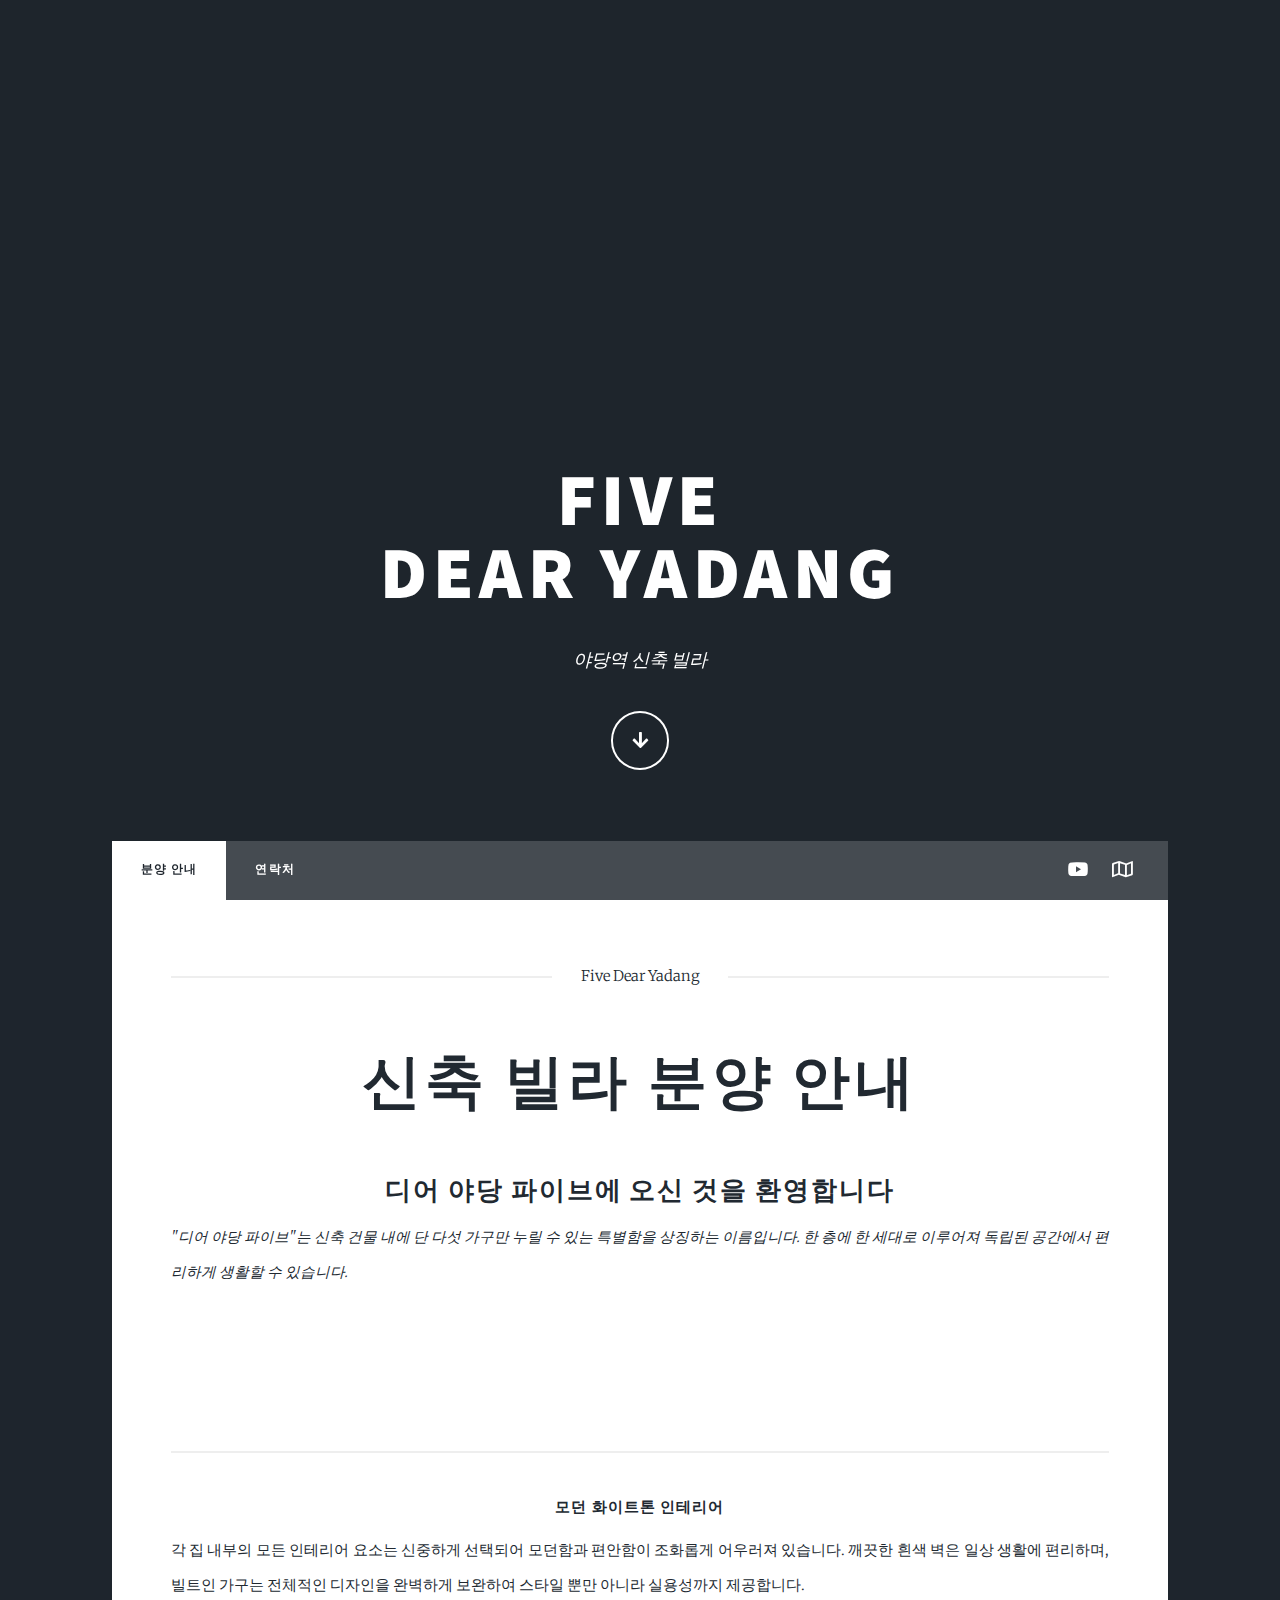
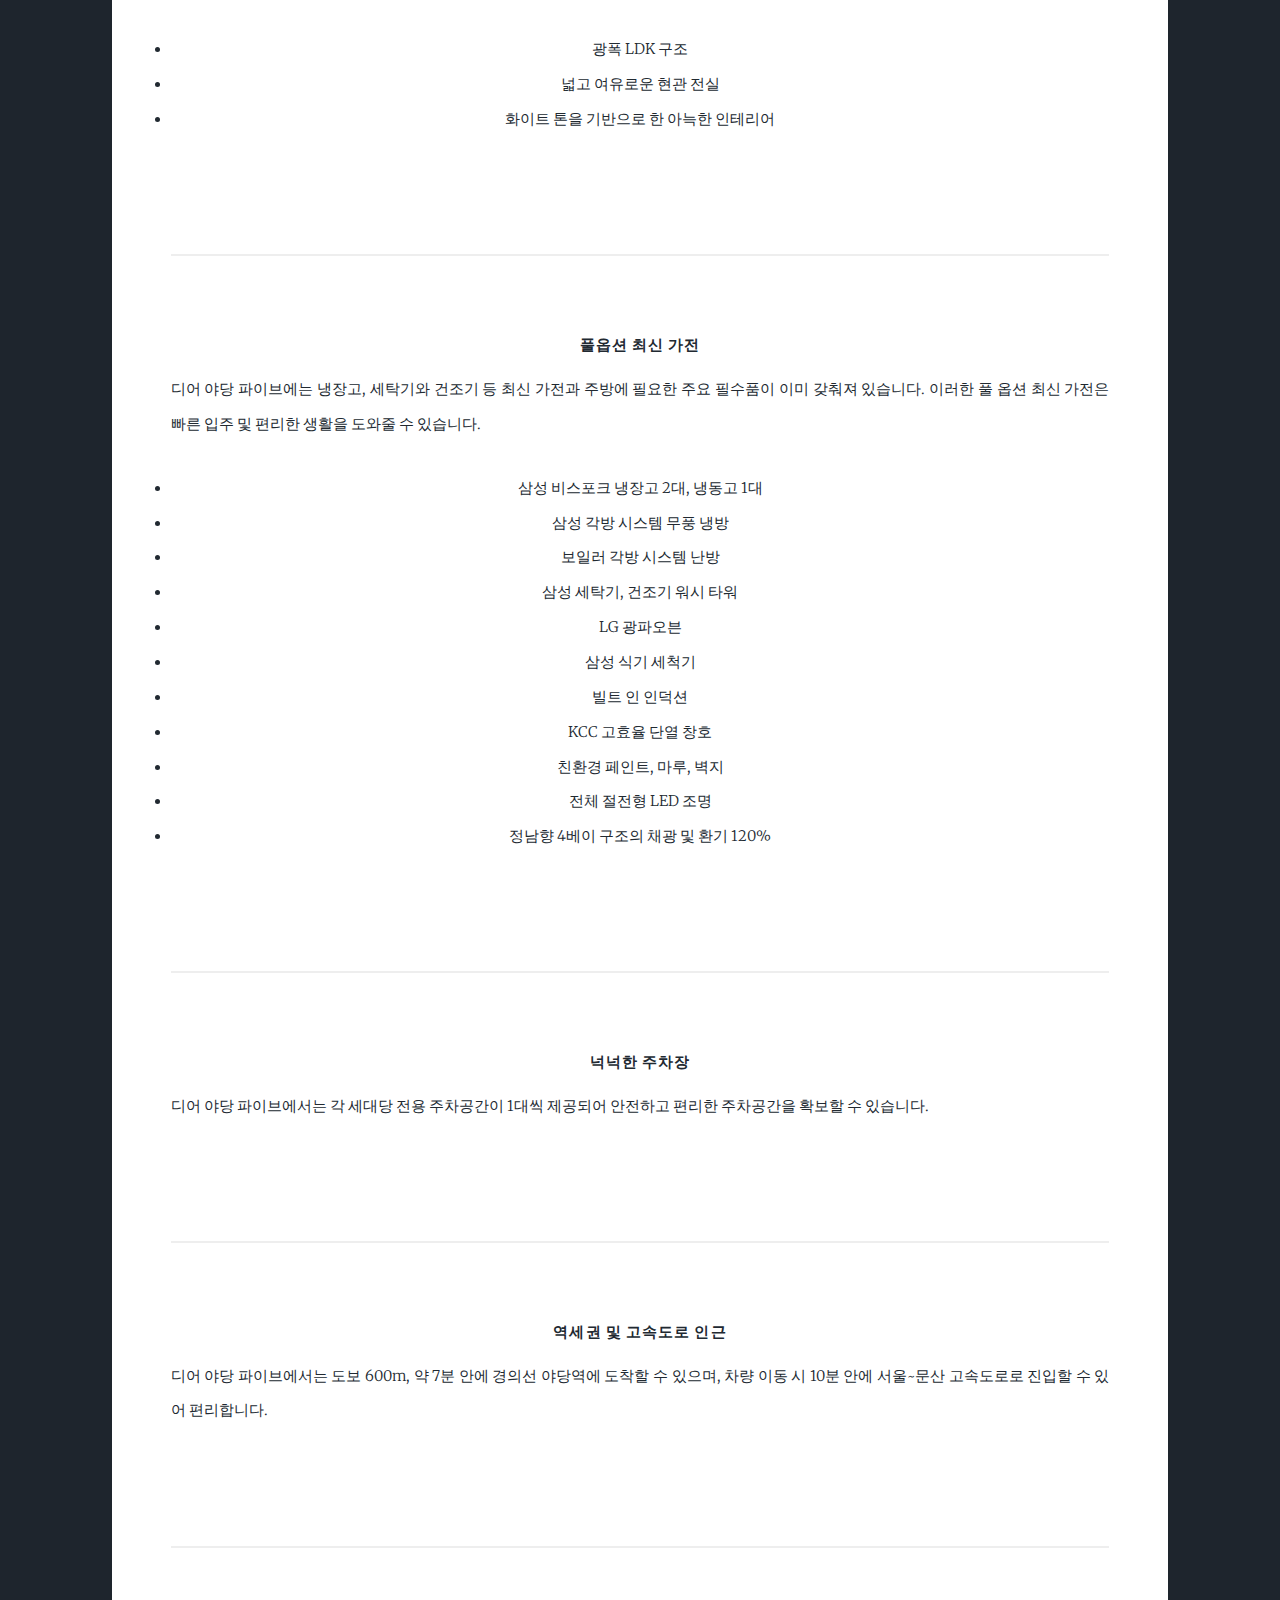
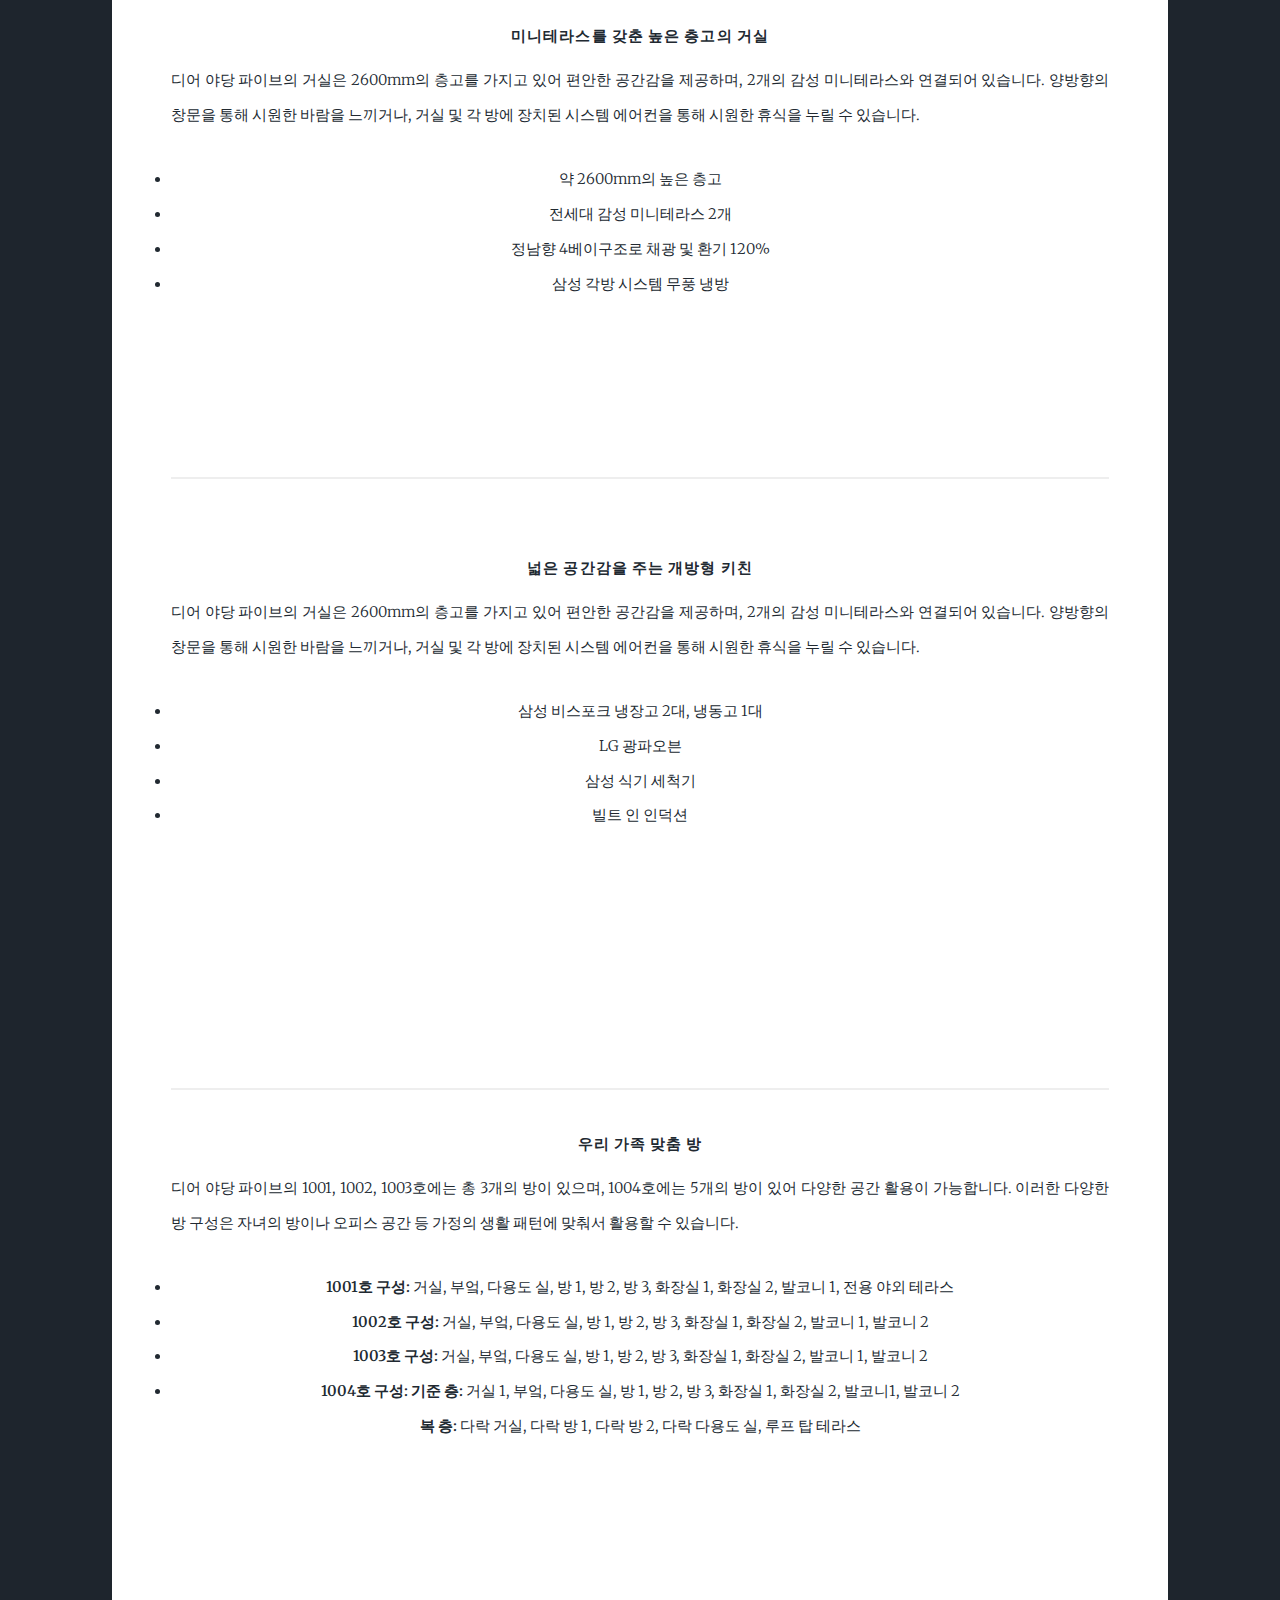
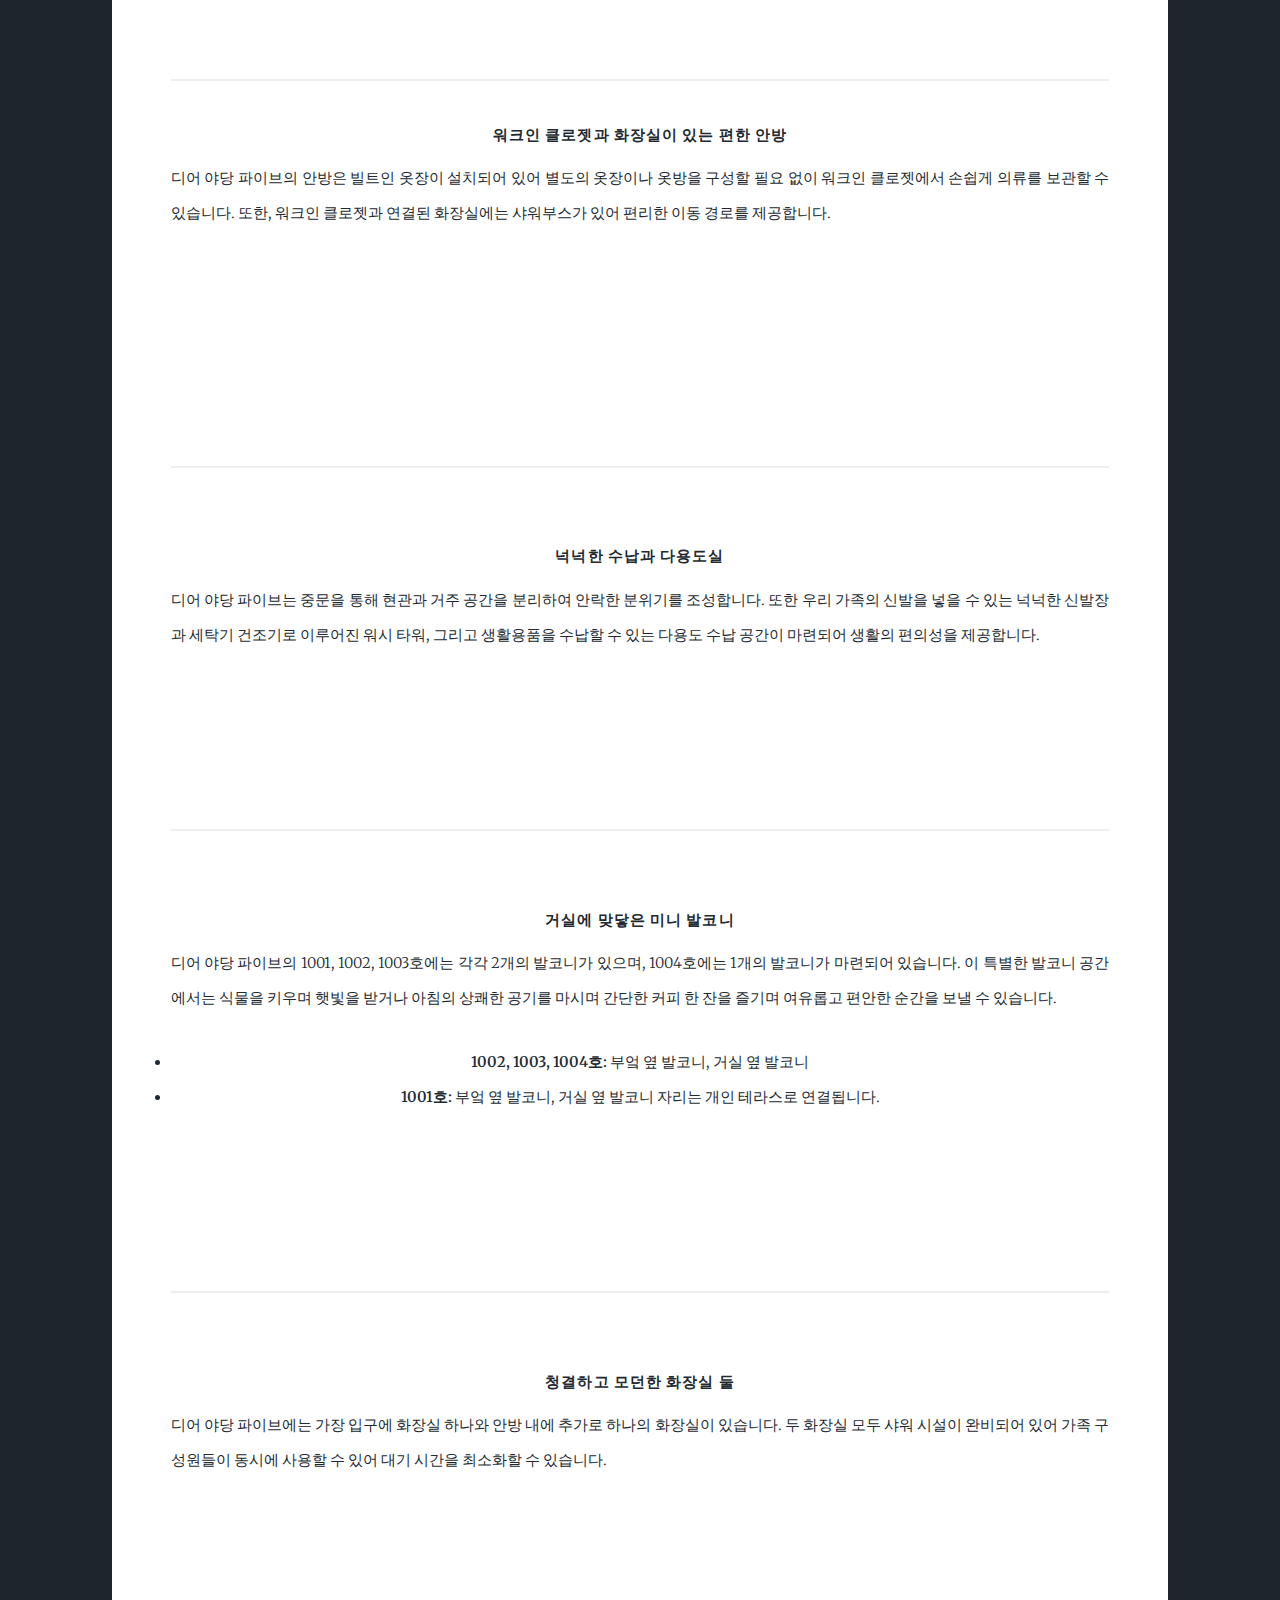
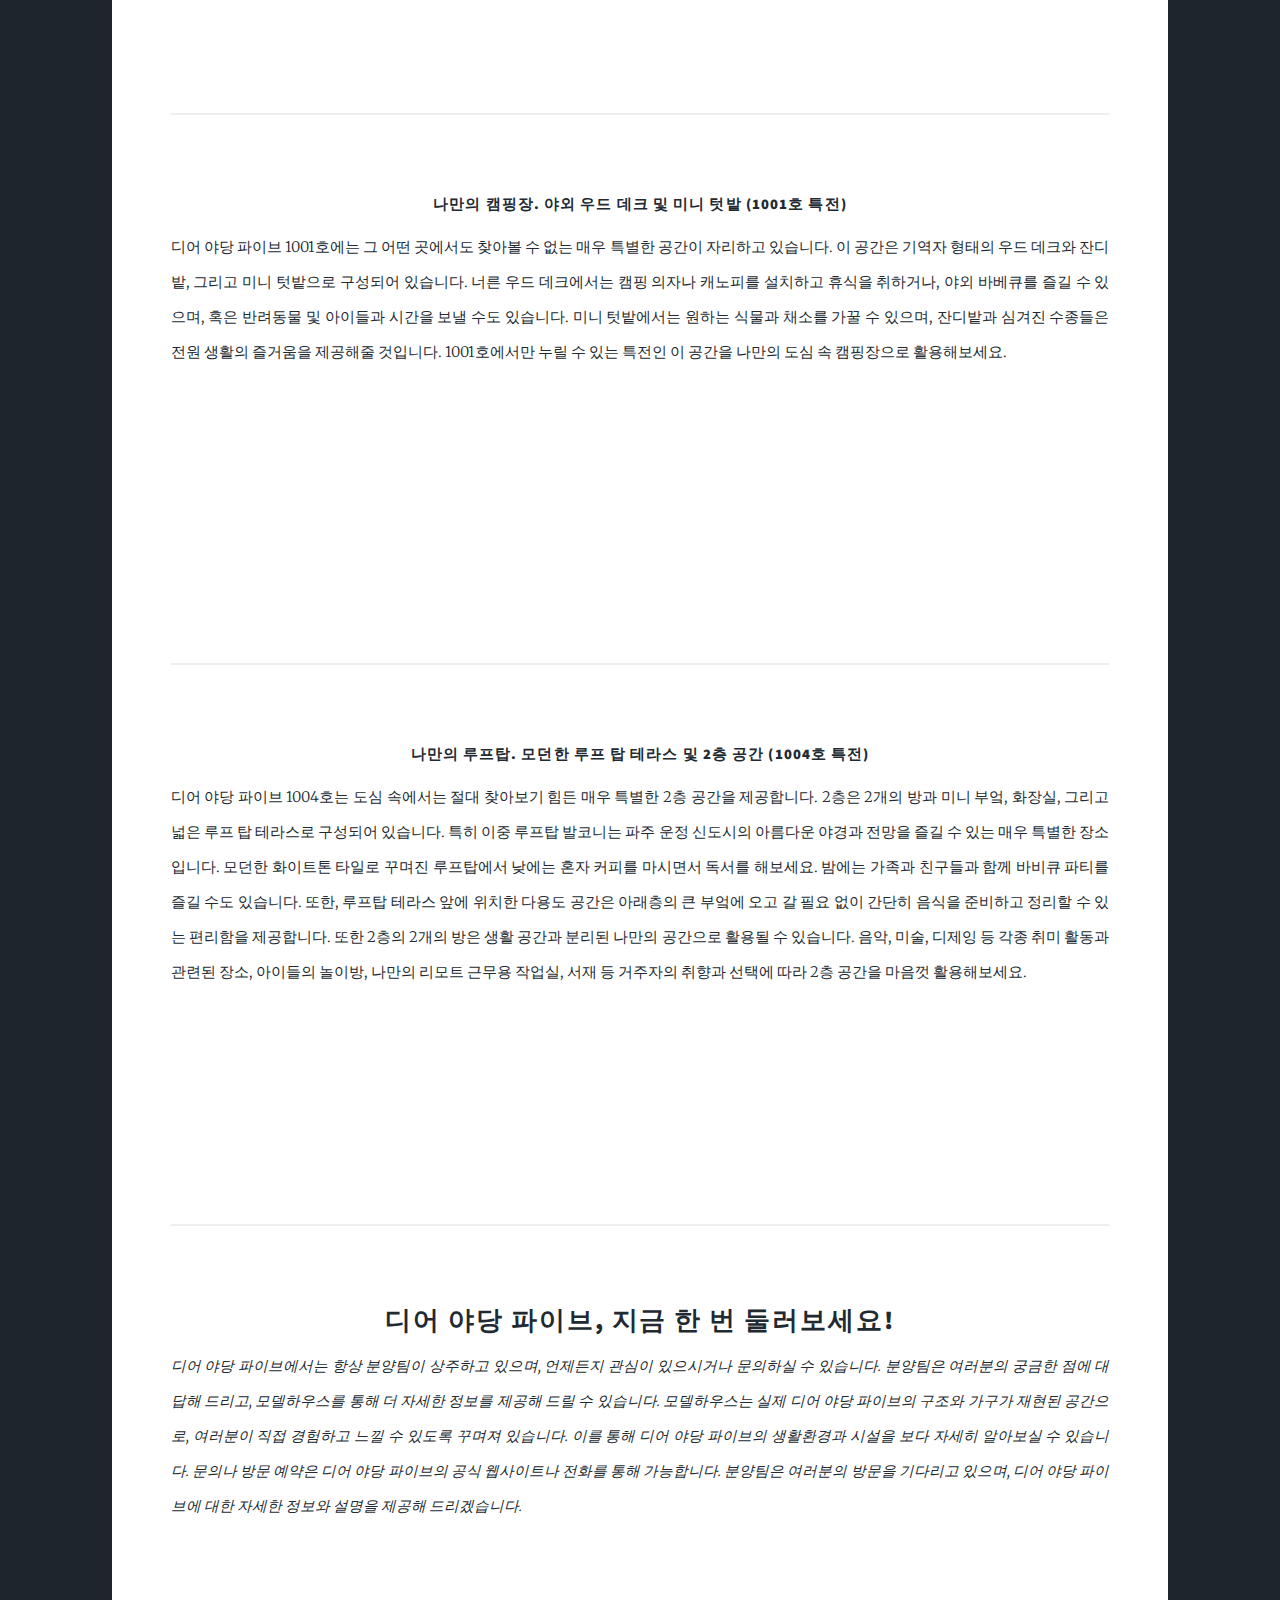
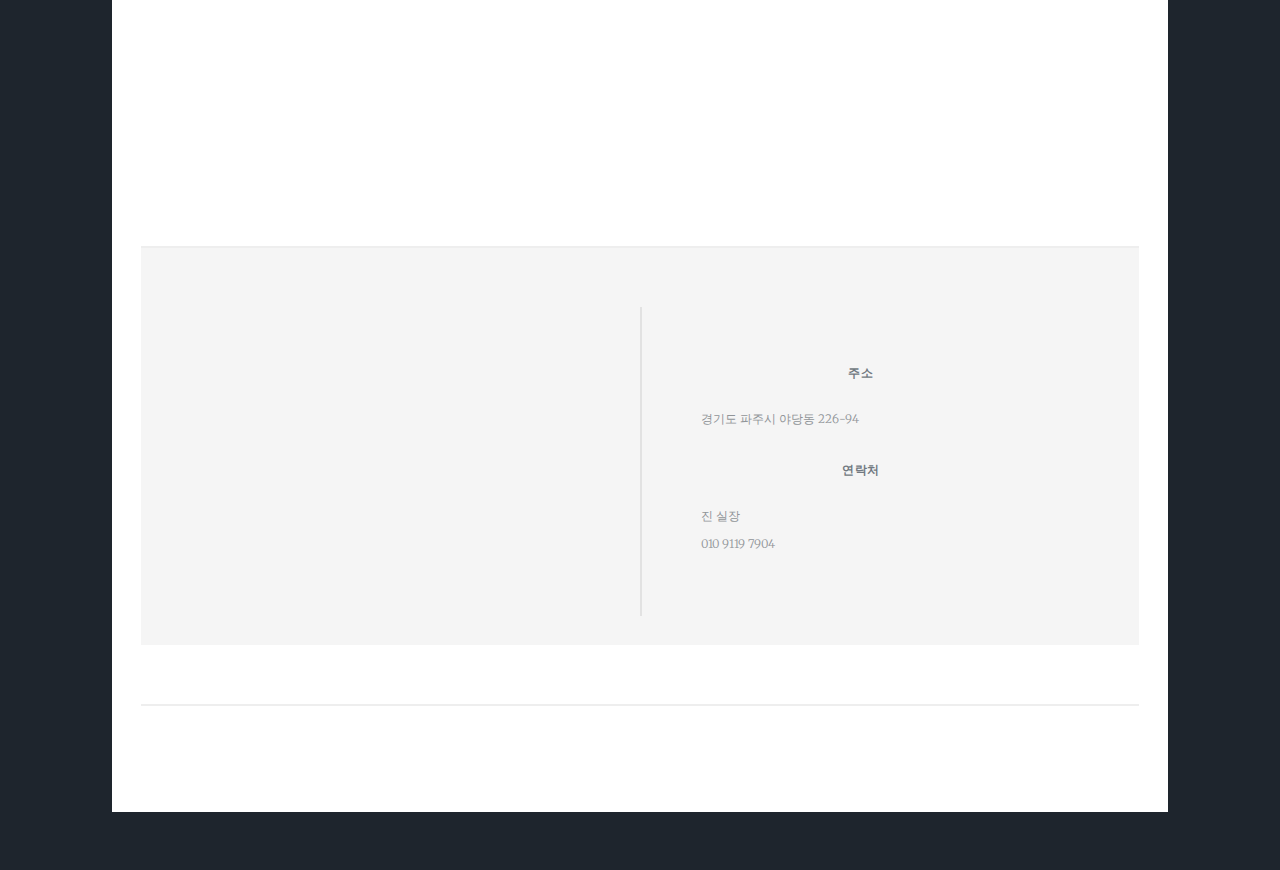
==== commit c6eff524: "homepage yadang five" ====
--- a/homepage-five/index.html
+++ b/homepage-five/index.html
@@ -106,7 +106,7 @@
                         있습니다.</p>
                 </header>
 
-                            <a class="image main"><img src="images/kitchen6.jpg" alt=""/></a>
+                            <a class="image main"><img src="images/compress/kitchen6.jpg" alt=""/></a>
             <ul class="actions special"></ul>
 <hr>
 
@@ -119,7 +119,7 @@
                 <li> 광폭 LDK 구조</li>
                 <li> 넓고 여유로운 현관 전실</li>
                 <li> 화이트 톤을 기반으로 한 아늑한 인테리어</li>
-<div class="image main"><span class="image fit"><img src="images/livingroom2.jpg" alt=""/></span></div>
+<div class="image main"><span class="image fit"><img src="images/compress/livingroom2.jpg" alt=""/></span></div>
 
 
 <hr>
@@ -141,7 +141,7 @@
                 <li> 친환경 페인트, 마루, 벽지</li>
                 <li> 전체 절전형 LED 조명</li>
                 <li> 정남향 4베이 구조의 채광 및 환기 120%</li>
-<div class="image main"><span class="image fit"><img src="images/kitchen7.jpg" alt=""/></span></div>
+<div class="image main"><span class="image fit"><img src="images/compress/kitchen7.jpg" alt=""/></span></div>
 <hr>
 
                 <header>
@@ -149,7 +149,7 @@
                     <h4>넉넉한 주차장</h4>
                 </header>
                 <p>디어 야당 파이브에서는 각 세대당 전용 주차공간이 1대씩 제공되어 안전하고 편리한 주차공간을 확보할 수 있습니다.</p>
-                <div class="image main"><span class="image fit"><img src="images/building6.jpg" alt=""/></span></div>
+                <div class="image main"><span class="image fit"><img src="images/compress/building6.jpg" alt=""/></span></div>
 <hr>
 
                 <header>
@@ -158,7 +158,7 @@
                 </header>
                 <p>디어 야당 파이브에서는 도보 600m, 약 7분 안에 경의선 야당역에 도착할 수 있으며, 차량 이동 시 10분 안에 서울~문산 고속도로로 진입할 수 있어 편리합니다.</p>
 
-<div class="image main"><span class="image fit"><img src="images/garden4.jpg" alt=""/></span></div>
+<div class="image main"><span class="image fit"><img src="images/compress/garden4.jpg" alt=""/></span></div>
 <hr>
 
                 <header>
@@ -172,8 +172,8 @@
                 <li> 정남향 4베이구조로 채광 및 환기 120%</li>
                 <li> 삼성 각방 시스템 무풍 냉방</li>
 
-<div class="image main"><span class="image fit"><img src="images/livingroom1.jpg" alt=""/></span></div>
-                <div class="image main"><span class="image fit"><img src="images/balcony6.jpg" alt=""/></span></div>
+<div class="image main"><span class="image fit"><img src="images/compress/livingroom1.jpg" alt=""/></span></div>
+                <div class="image main"><span class="image fit"><img src="images/compress/balcony6.jpg" alt=""/></span></div>
 <hr>
 
                 <header>
@@ -187,8 +187,8 @@
                 <li> 삼성 식기 세척기</li>
                 <li> 빌트 인 인덕션</li>
 
-  <div class="image main"><span class="image fit"><img src="images/kitchen5.jpg" alt=""/></span></div>
-                <div class="image main"><span class="image fit"><img src="images/kitchen2.jpg" alt=""/></span></div>
+  <div class="image main"><span class="image fit"><img src="images/compress/kitchen5.jpg" alt=""/></span></div>
+                <div class="image main"><span class="image fit"><img src="images/compress/kitchen2.jpg" alt=""/></span></div>
 
                     <br>
                 <hr>
@@ -203,9 +203,9 @@
                     발코니1, 발코니 2
                     <br> <strong>복 층: </strong> 다락 거실, 다락 방 1, 다락 방 2, 다락 다용도 실, 루프 탑 테라스
                 </li>
-                  <div class="image main"><span class="image fit"><img src="images/room2.jpg" alt=""/></span></div>
-                <div class="image main"><span class="image fit"><img src="images/room8.jpg" alt=""/></span></div>
-                <div class="image main"><span class="image fit"><img src="images/upperfloor4.jpg" alt=""/></span></div>
+                  <div class="image main"><span class="image fit"><img src="images/compress/room2.jpg" alt=""/></span></div>
+                <div class="image main"><span class="image fit"><img src="images/compress/room8.jpg" alt=""/></span></div>
+                <div class="image main"><span class="image fit"><img src="images/compress/upperfloor4.jpg" alt=""/></span></div>
 <hr>
                 <header>
                     <h4>워크인 클로젯과 화장실이 있는 편한 안방</h4>
@@ -213,9 +213,9 @@
                 <p>디어 야당 파이브의 안방은 빌트인 옷장이 설치되어 있어 별도의 옷장이나 옷방을 구성할 필요 없이 워크인 클로젯에서 손쉽게 의류를 보관할 수 있습니다. 또한, 워크인 클로젯과 연결된
                     화장실에는 샤워부스가 있어 편리한 이동 경로를 제공합니다.
                 </p>
-                <div class="image main"><span class="image fit"><img src="images/room5.jpg" alt=""/></span></div>
-                <div class="image main"><span class="image fit"><img src="images/room7.jpg" alt=""/></span></div>
-                <div class="image main"><span class="image fit"><img src="images/room4.jpg" alt=""/></span></div>
+                <div class="image main"><span class="image fit"><img src="images/compress/room5.jpg" alt=""/></span></div>
+                <div class="image main"><span class="image fit"><img src="images/compress/room7.jpg" alt=""/></span></div>
+                <div class="image main"><span class="image fit"><img src="images/compress/room4.jpg" alt=""/></span></div>
 
 
 <hr>
@@ -227,8 +227,8 @@
                     그리고 생활용품을 수납할 수 있는 다용도 수납 공간이 마련되어 생활의 편의성을 제공합니다.
                 </p>
 
-                <div class="image main"><span class="image fit"><img src="images/hallway5.jpg" alt=""/></span></div>
-                <div class="image main"><span class="image fit"><img src="images/hallway3.jpg" alt=""/></span></div>
+                <div class="image main"><span class="image fit"><img src="images/compress/hallway5.jpg" alt=""/></span></div>
+                <div class="image main"><span class="image fit"><img src="images/compress/hallway3.jpg" alt=""/></span></div>
 
 
                 <hr>
@@ -241,8 +241,8 @@
                 </p>
                 <li><strong>1002, 1003, 1004호:</strong> 부엌 옆 발코니, 거실 옆 발코니</li>
                 <li><strong>1001호:</strong> 부엌 옆 발코니, 거실 옆 발코니 자리는 개인 테라스로 연결됩니다.</li>
-                <div class="image main"><span class="image fit"><img src="images/balcony4.jpg" alt=""/></span></div>
-                <div class="image main"><span class="image fit"><img src="images/balcony6.jpg" alt=""/></span></div>
+                <div class="image main"><span class="image fit"><img src="images/compress/balcony4.jpg" alt=""/></span></div>
+                <div class="image main"><span class="image fit"><img src="images/compress/balcony6.jpg" alt=""/></span></div>
 
 <hr>
                 <header>
@@ -252,9 +252,9 @@
                 <p>디어 야당 파이브에는 가장 입구에 화장실 하나와 안방 내에 추가로 하나의 화장실이 있습니다. 두 화장실 모두 샤워 시설이 완비되어 있어 가족 구성원들이 동시에 사용할 수 있어 대기
                     시간을 최소화할 수 있습니다.
                 </p>
-                <div class="image main"><span class="image fit"><img src="images/bathroom3.jpg" alt=""/></span></div>
-                <div class="image main"><span class="image fit"><img src="images/bathroom2.jpg" alt=""/></span></div>
-                <div class="image main"><span class="image fit"><img src="images/bathroom5.jpg" alt=""/></span></div>
+                <div class="image main"><span class="image fit"><img src="images/compress/bathroom3.jpg" alt=""/></span></div>
+                <div class="image main"><span class="image fit"><img src="images/compress/bathroom2.jpg" alt=""/></span></div>
+                <div class="image main"><span class="image fit"><img src="images/compress/bathroom5.jpg" alt=""/></span></div>
 
 <hr>
                 <header>
@@ -268,10 +268,10 @@
                     캠핑장으로 활용해보세요.
                 </p>
 
-                                <div class="image main"><span class="image fit"><img src="images/garden7.jpg" alt=""/></span></div>
-                <div class="image main"><span class="image fit"><img src="images/garden8.jpg" alt=""/></span></div>
-                <div class="image main"><span class="image fit"><img src="images/garden10.jpg" alt=""/></span></div>
-                <div class="image main"><span class="image fit"><img src="images/garden6.jpg" alt=""/></span></div>
+                                <div class="image main"><span class="image fit"><img src="images/compress/garden7.jpg" alt=""/></span></div>
+                <div class="image main"><span class="image fit"><img src="images/compress/garden8.jpg" alt=""/></span></div>
+                <div class="image main"><span class="image fit"><img src="images/compress/garden10.jpg" alt=""/></span></div>
+                <div class="image main"><span class="image fit"><img src="images/compress/garden6.jpg" alt=""/></span></div>
 <hr>
                 <header>
                     <br>
@@ -289,9 +289,9 @@
                     작업실, 서재 등 거주자의 취향과 선택에 따라 2층 공간을 마음껏 활용해보세요.
 
                 </p>
-                                <div class="image main"><span class="image fit"><img src="images/balcony2.jpg" alt=""/></span></div>
-                <div class="image main"><span class="image fit"><img src="images/balcony1.jpg" alt=""/></span></div>
-                <div class="image main"><span class="image fit"><img src="images/balcony5.jpg" alt=""/></span></div>
+                                <div class="image main"><span class="image fit"><img src="images/compress/balcony2.jpg" alt=""/></span></div>
+                <div class="image main"><span class="image fit"><img src="images/compress/balcony1.jpg" alt=""/></span></div>
+                <div class="image main"><span class="image fit"><img src="images/compress/balcony5.jpg" alt=""/></span></div>
 <hr>
 
                 <header>
@@ -304,13 +304,13 @@
 문의나 방문 예약은 디어 야당 파이브의 공식 웹사이트나 전화를 통해 가능합니다. 분양팀은 여러분의 방문을 기다리고 있으며, 디어 야당 파이브에 대한 자세한 정보와 설명을 제공해 드리겠습니다.
 </p>
 
-            <a class="image main"><img src="images/building5.jpg" alt=""/></a>
+            <a class="image main"><img src="images/compress/building5.jpg" alt=""/></a>
             <ul class="actions special"></ul>
                 </header>
 
 
             </section>
-            <a class="image main"><img src="images/kitchen6.jpg" alt=""/></a>
+            <a class="image main"><img src="images/compress/kitchen6.jpg" alt=""/></a>
             <ul class="actions special">
             </ul>
         </article>
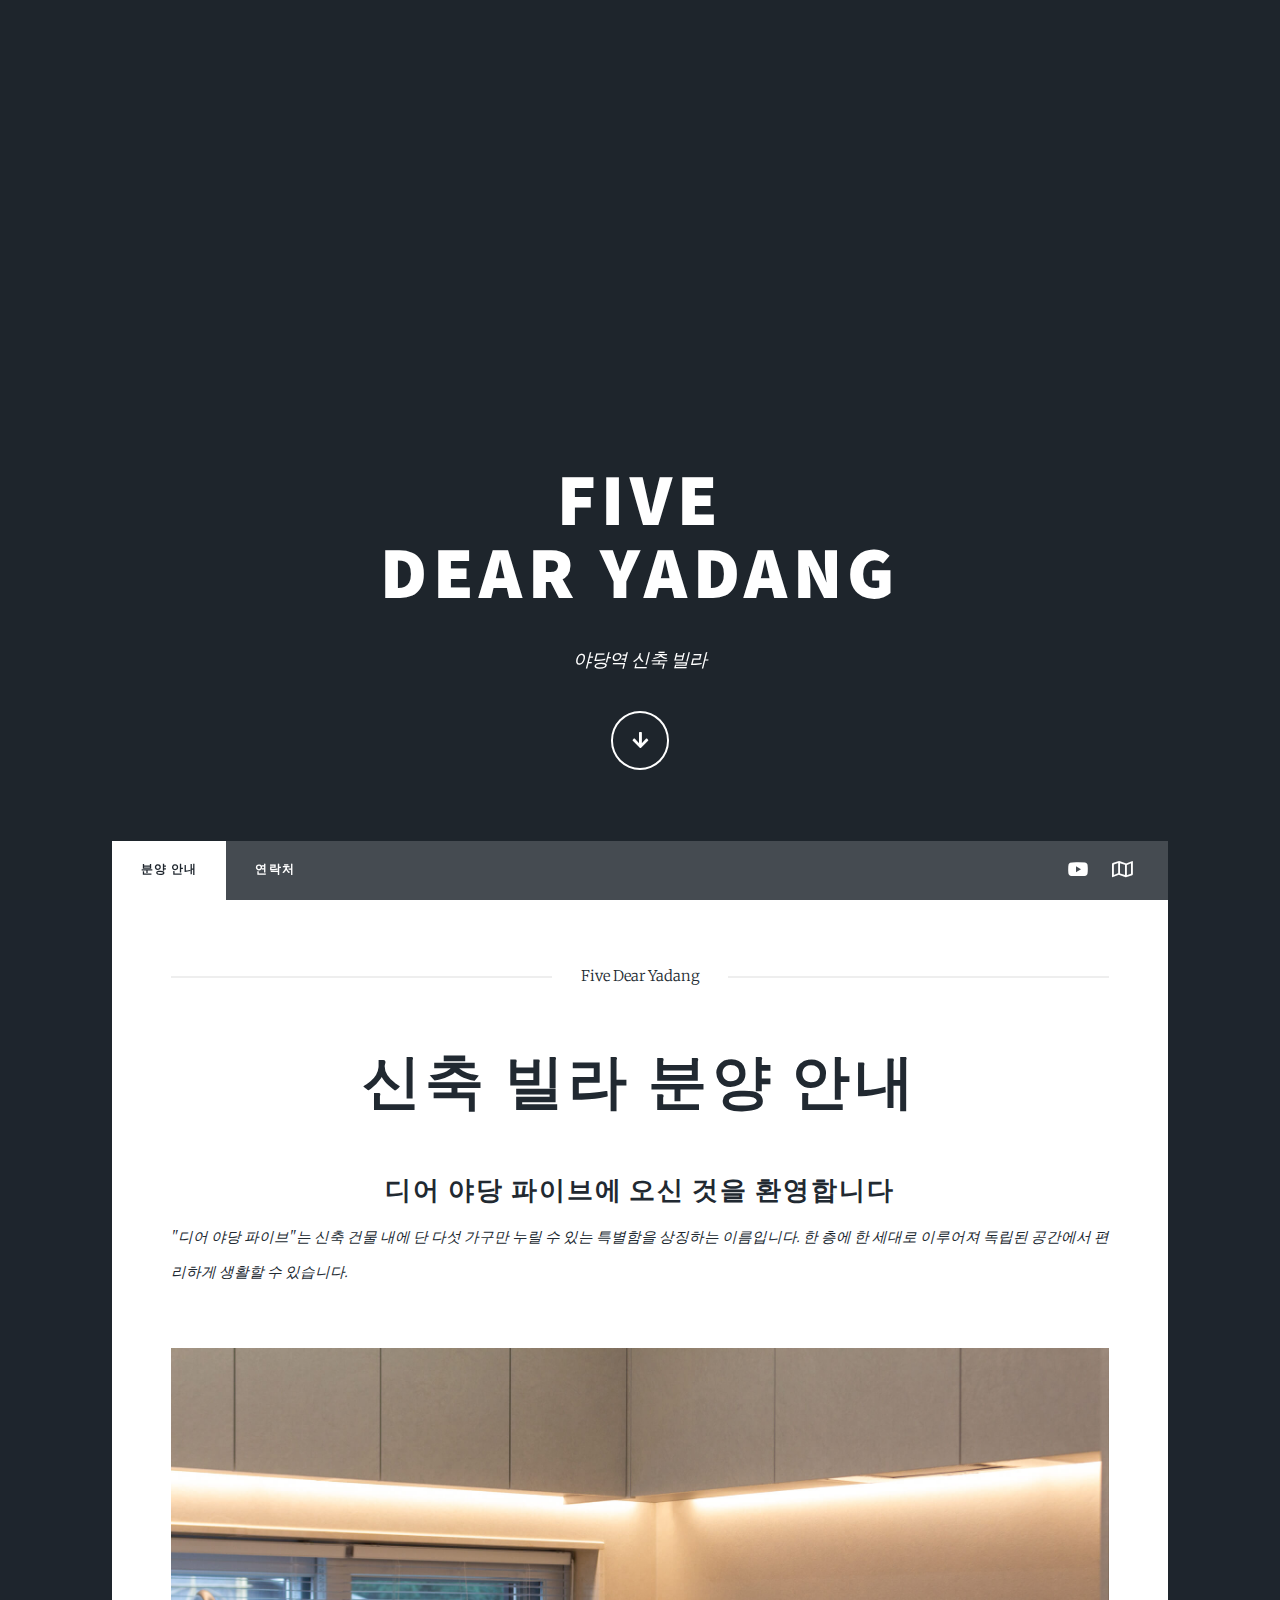
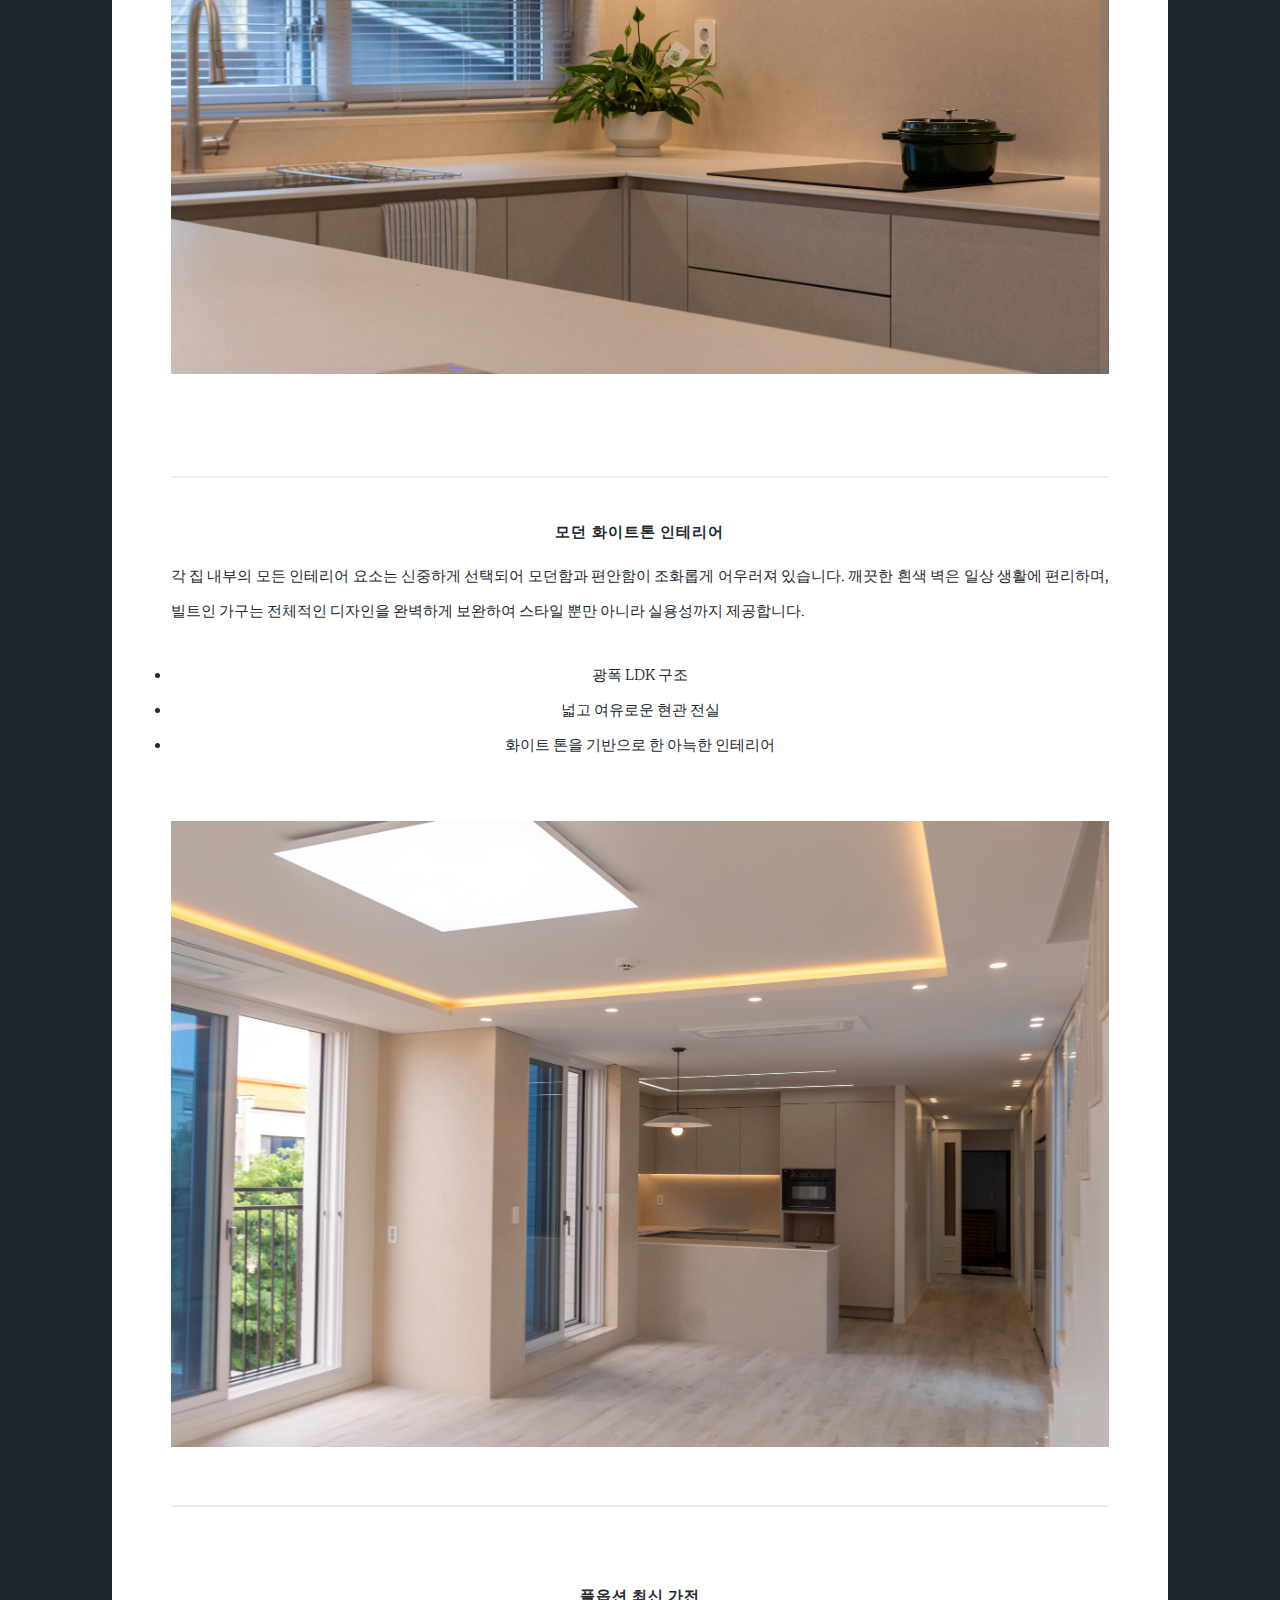
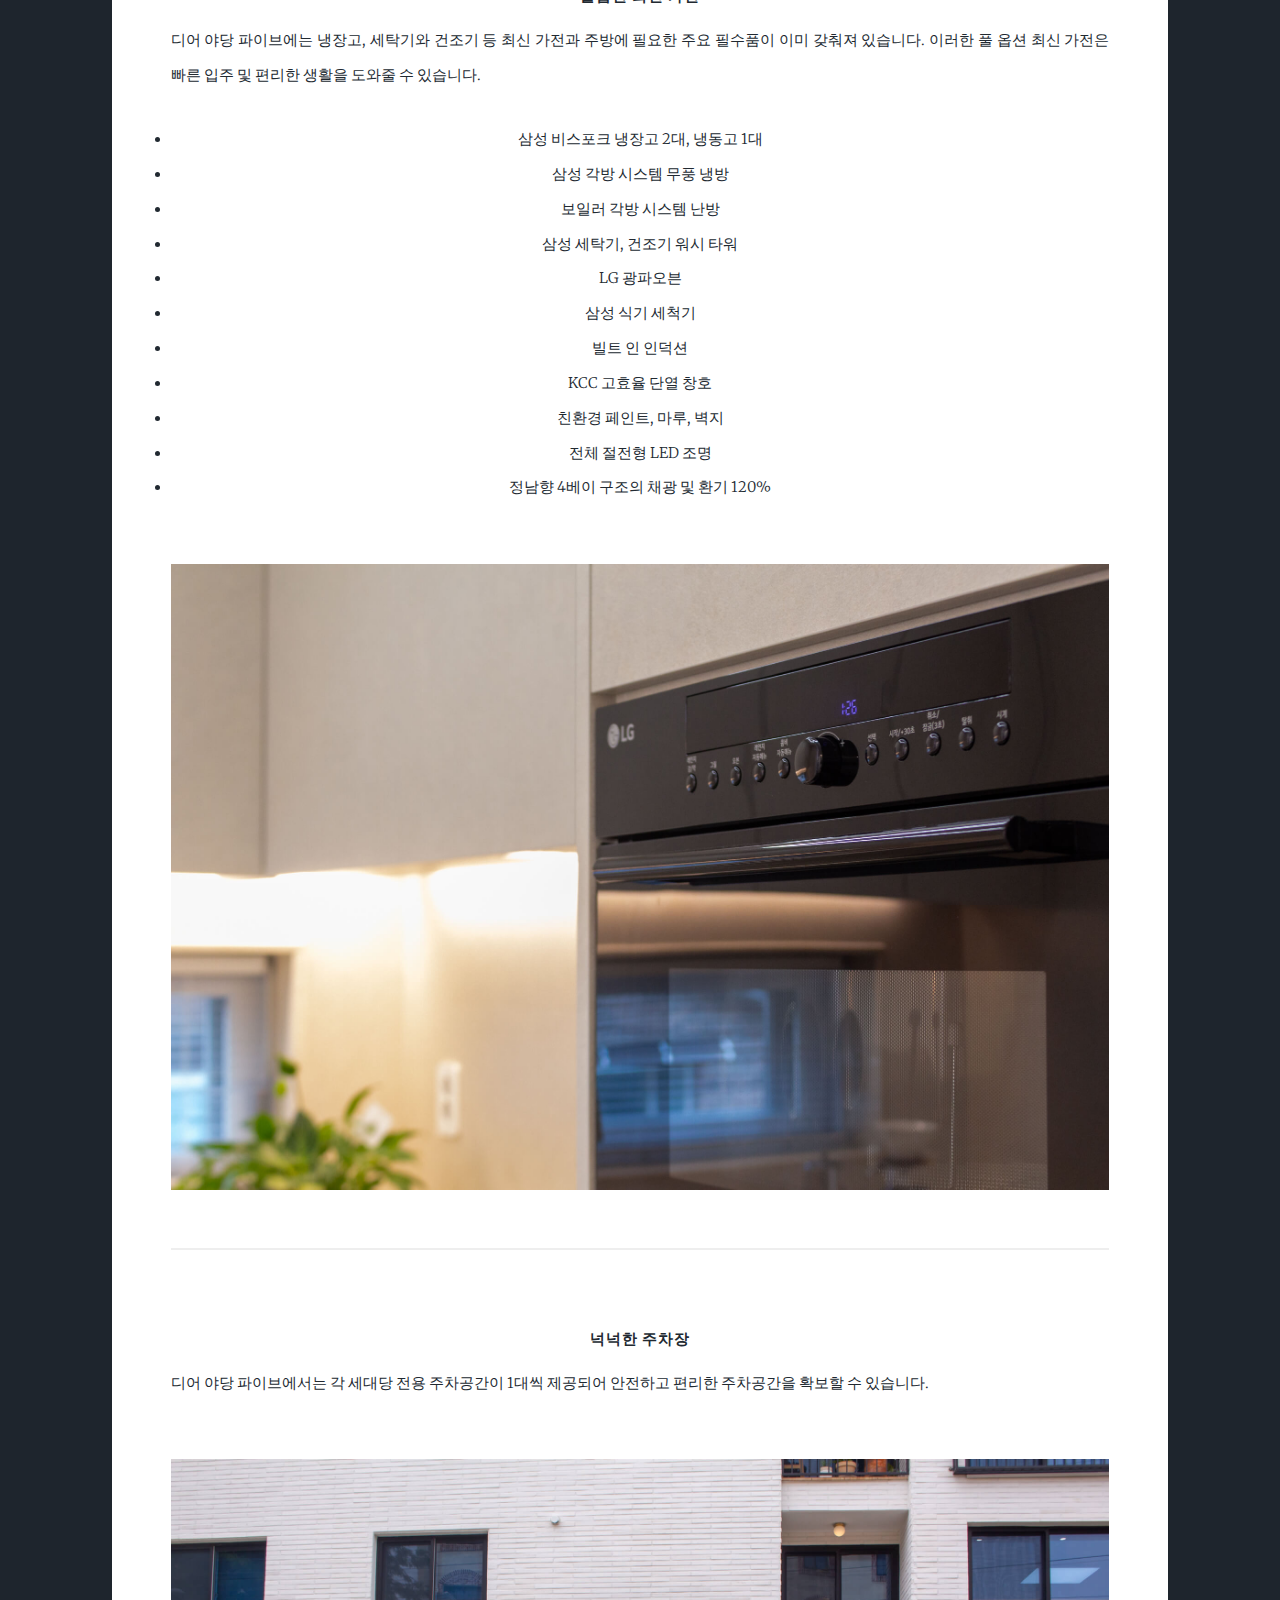
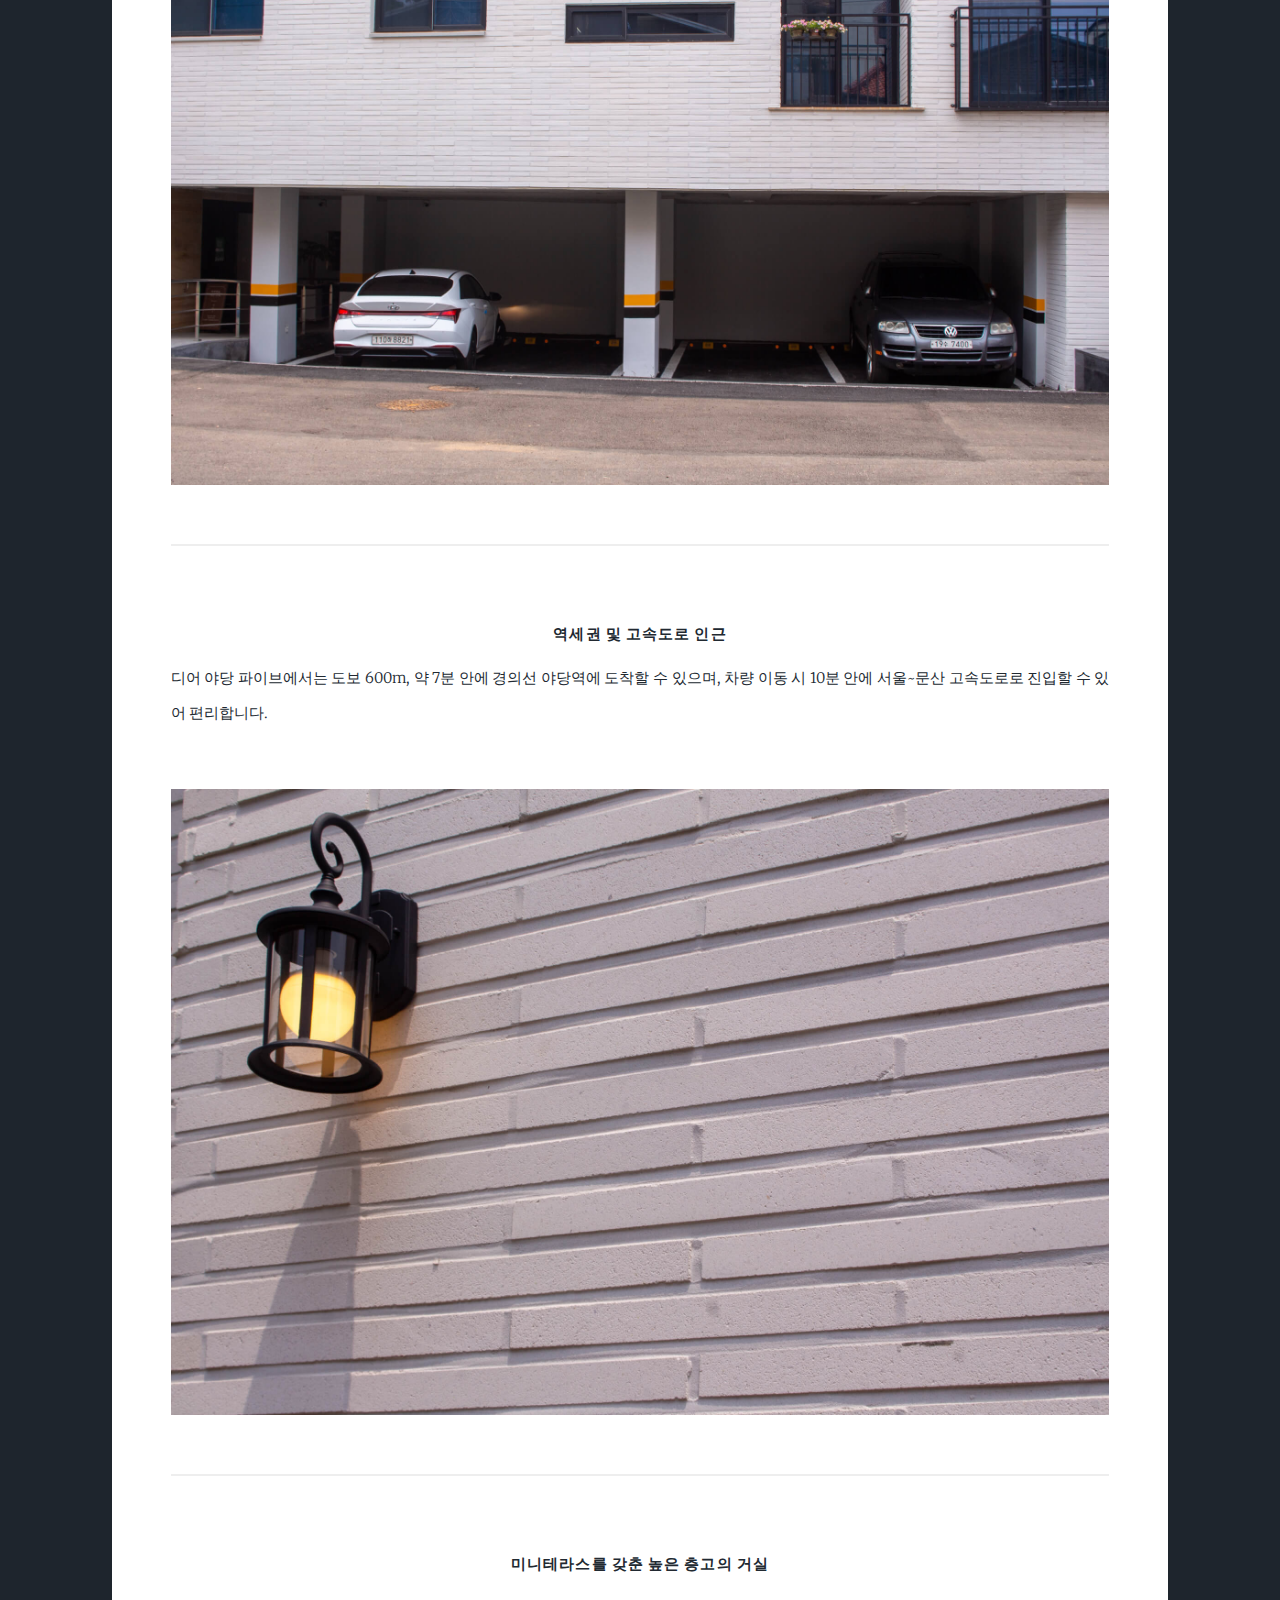
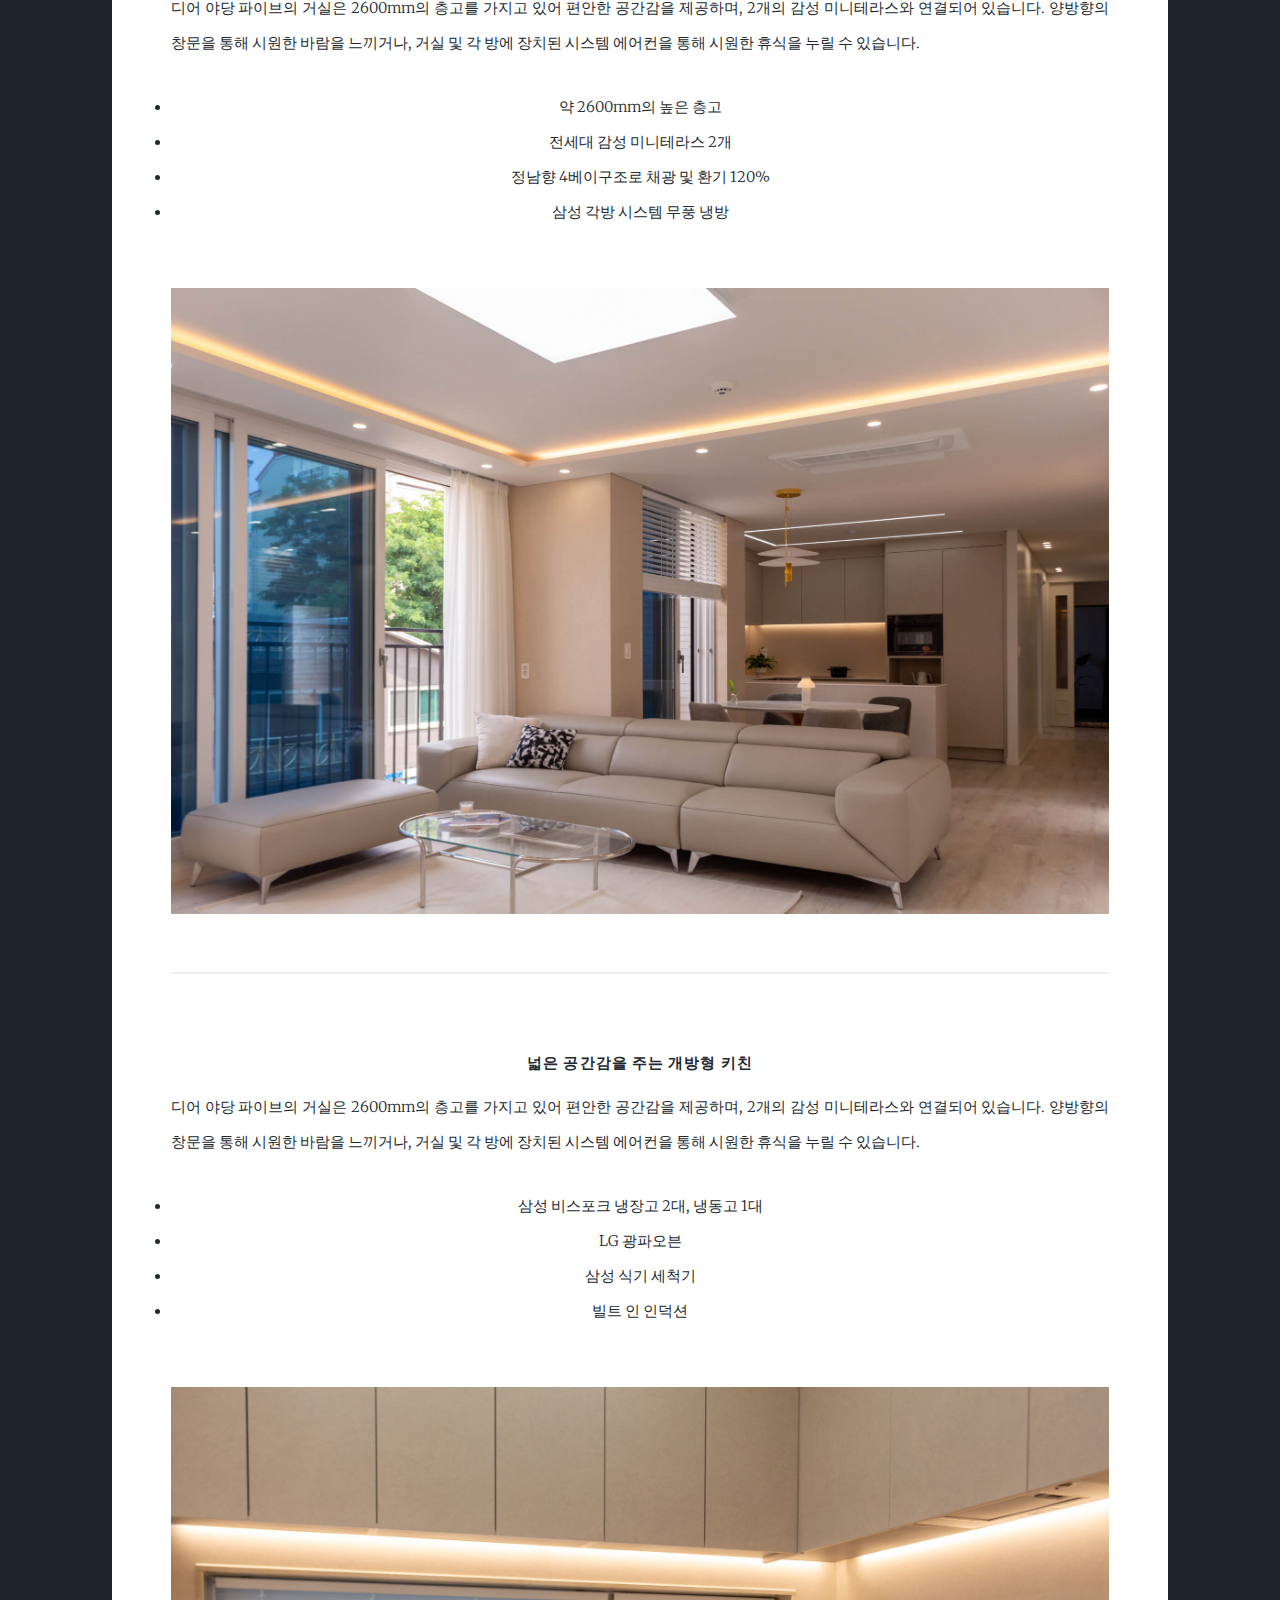
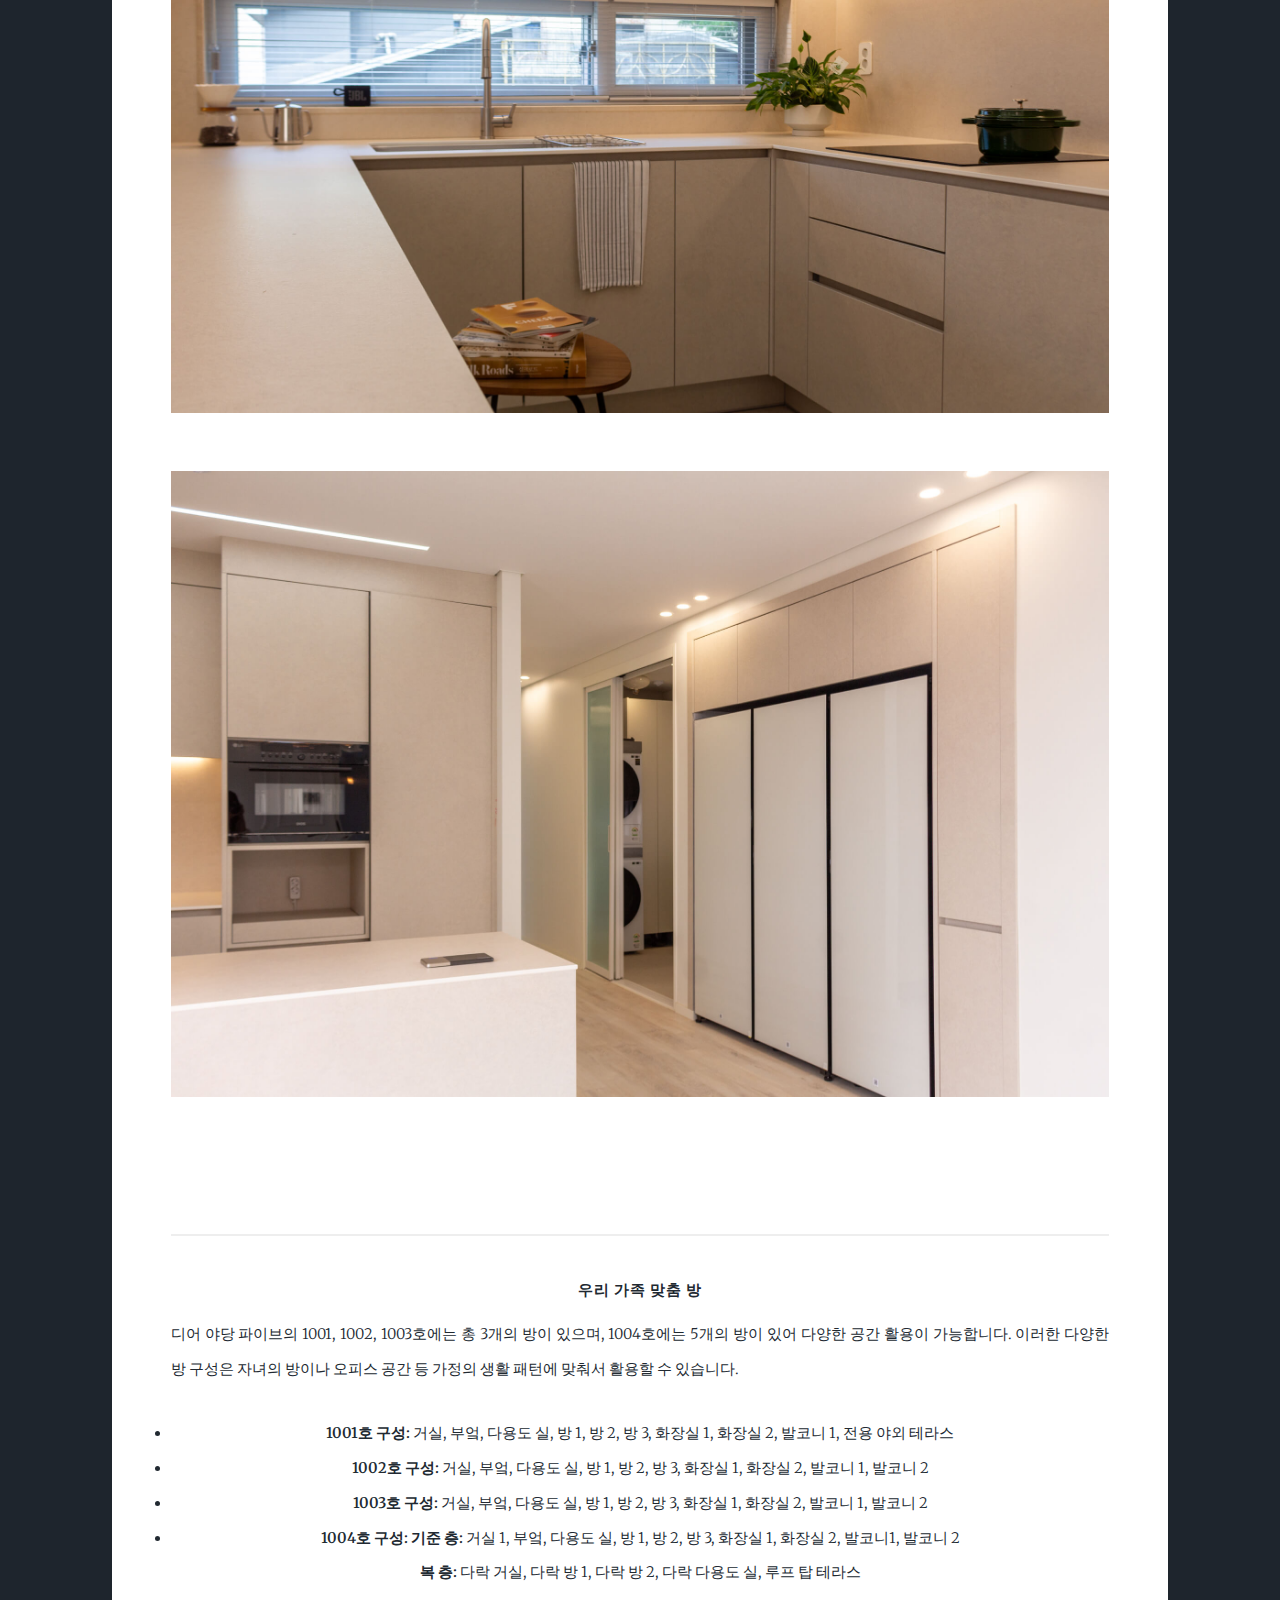
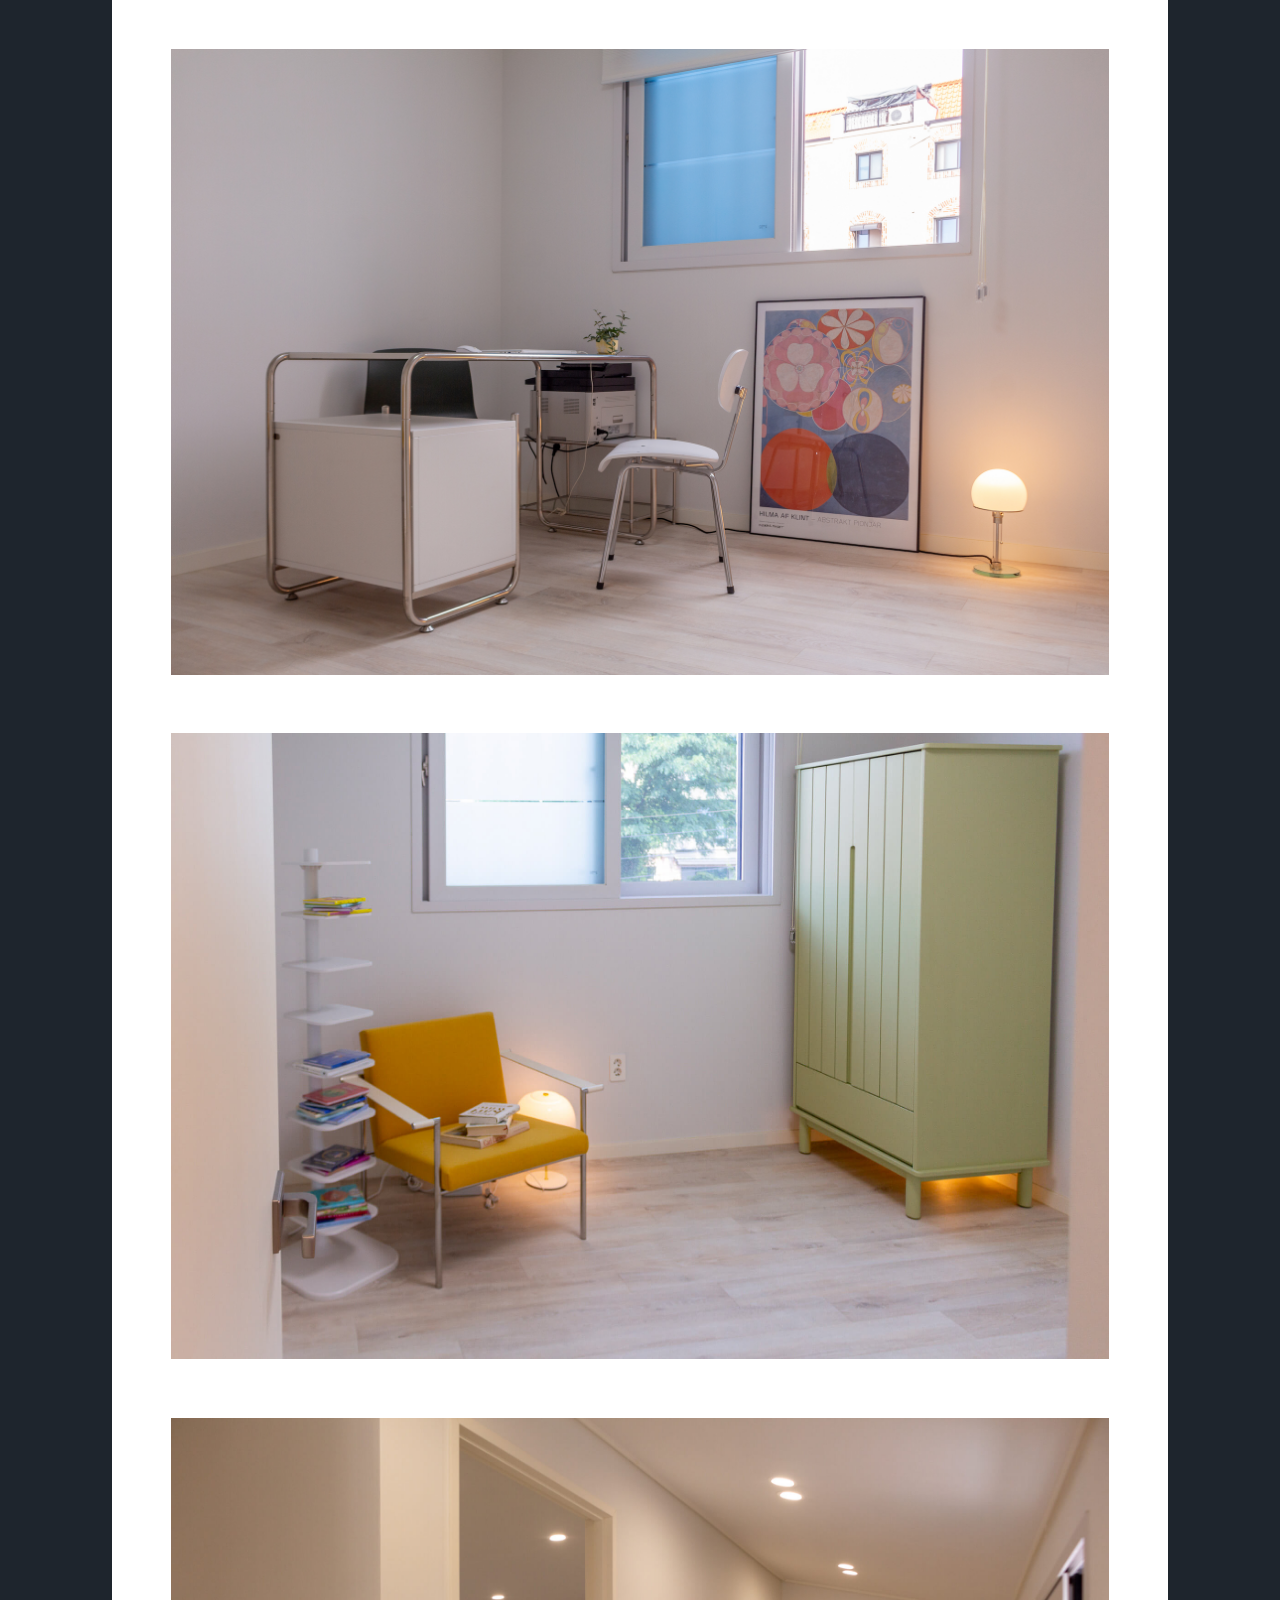
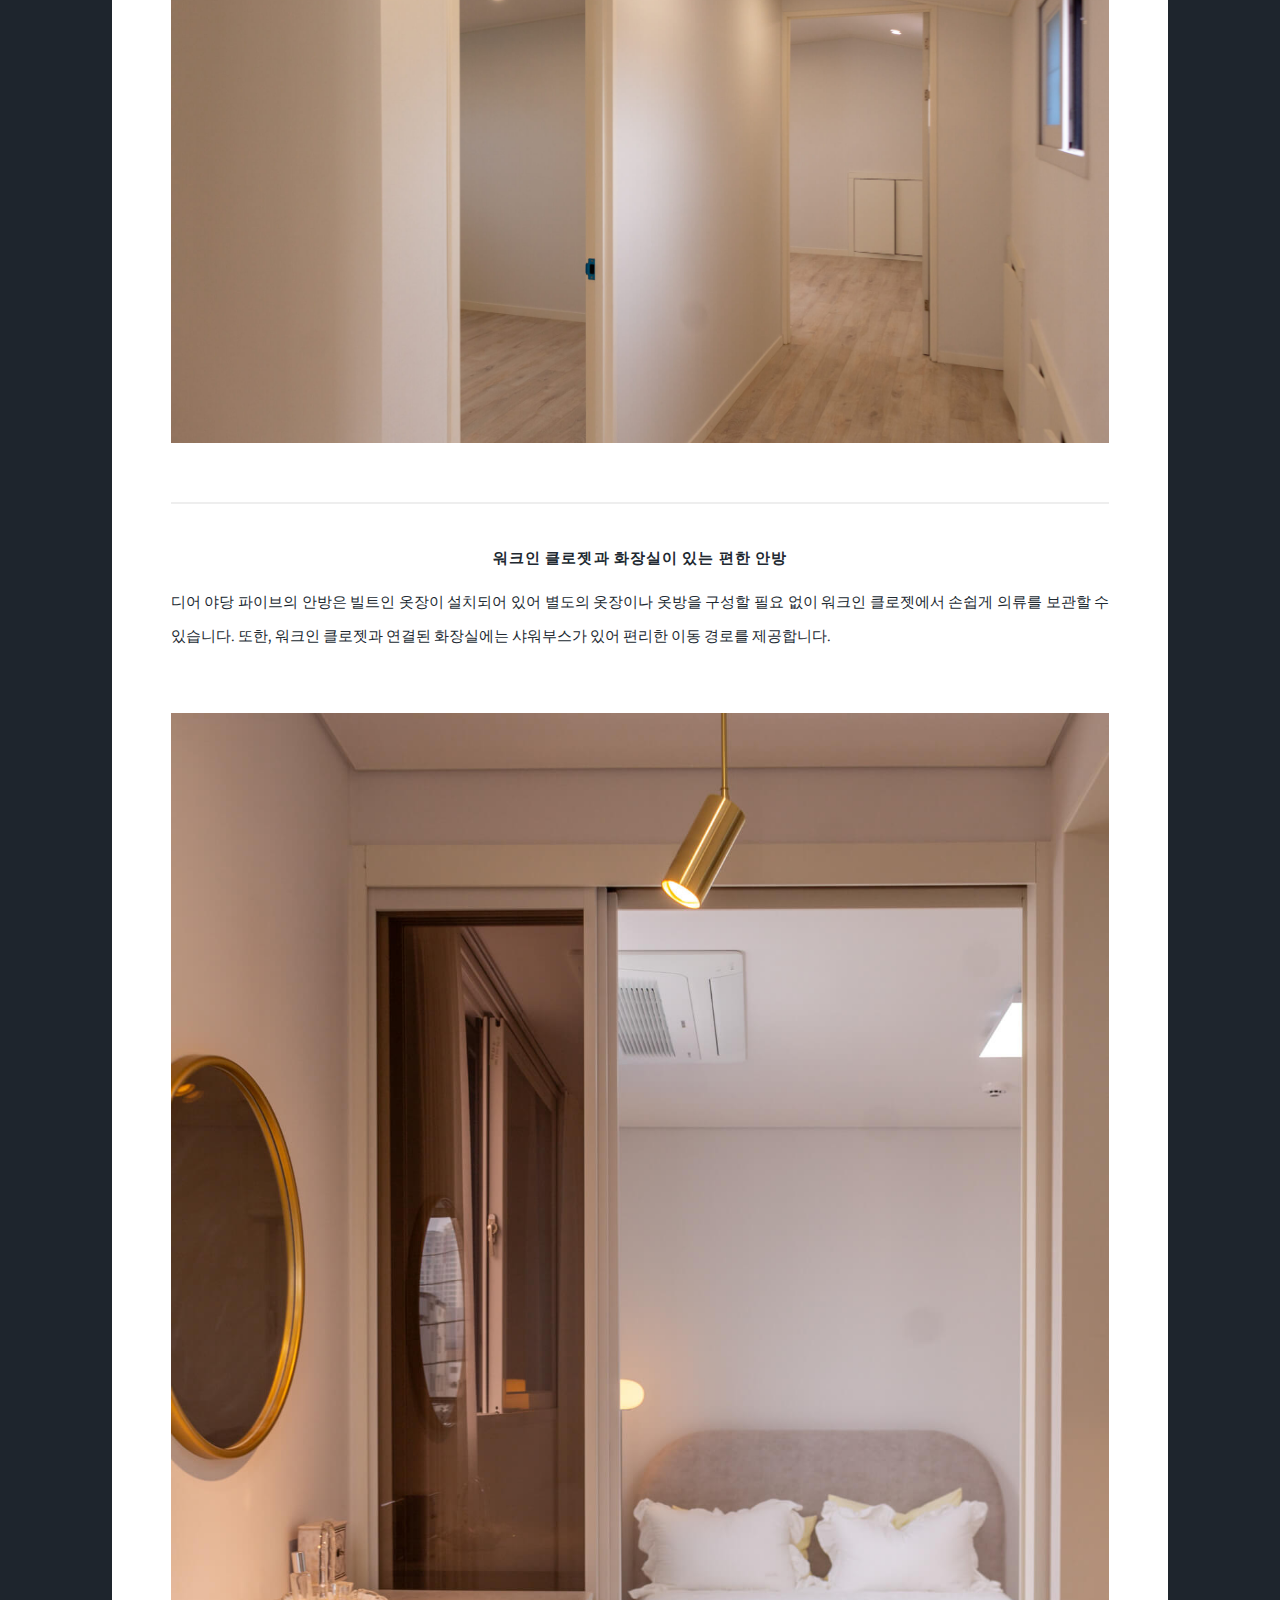
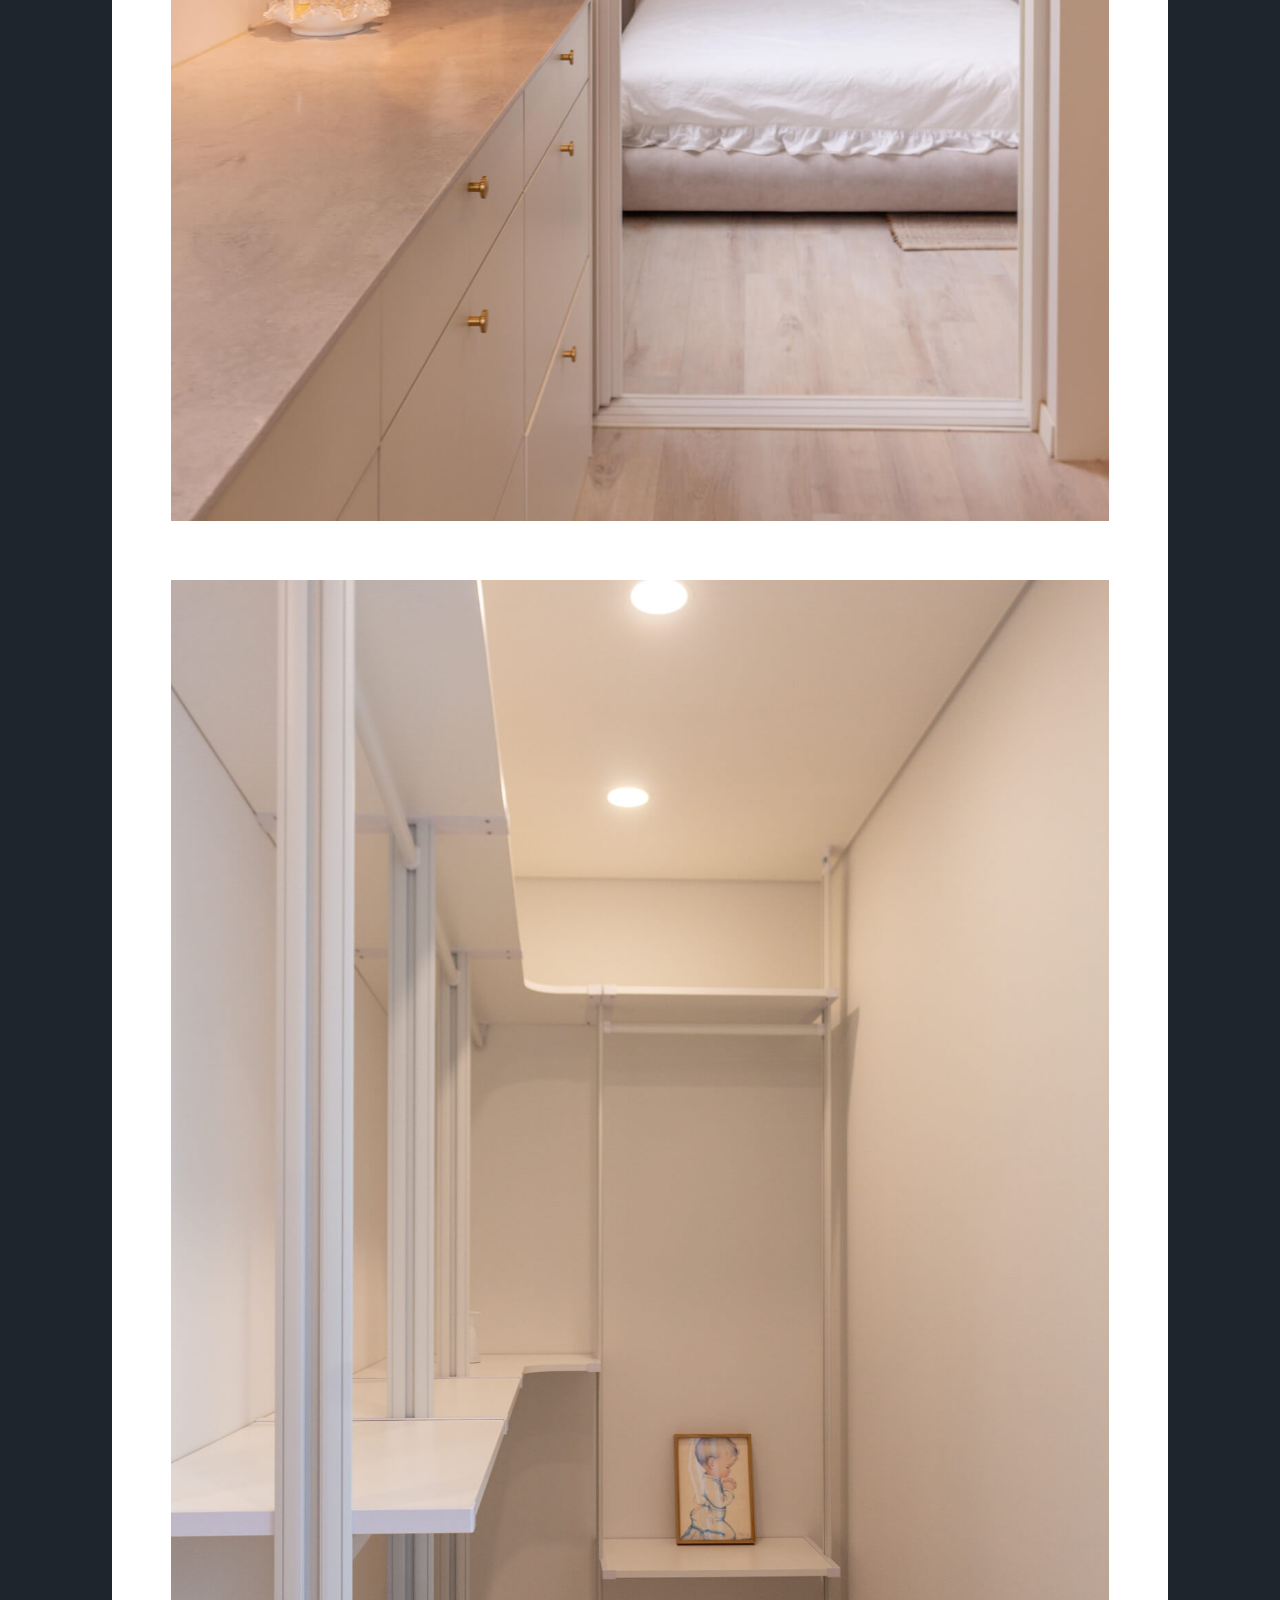
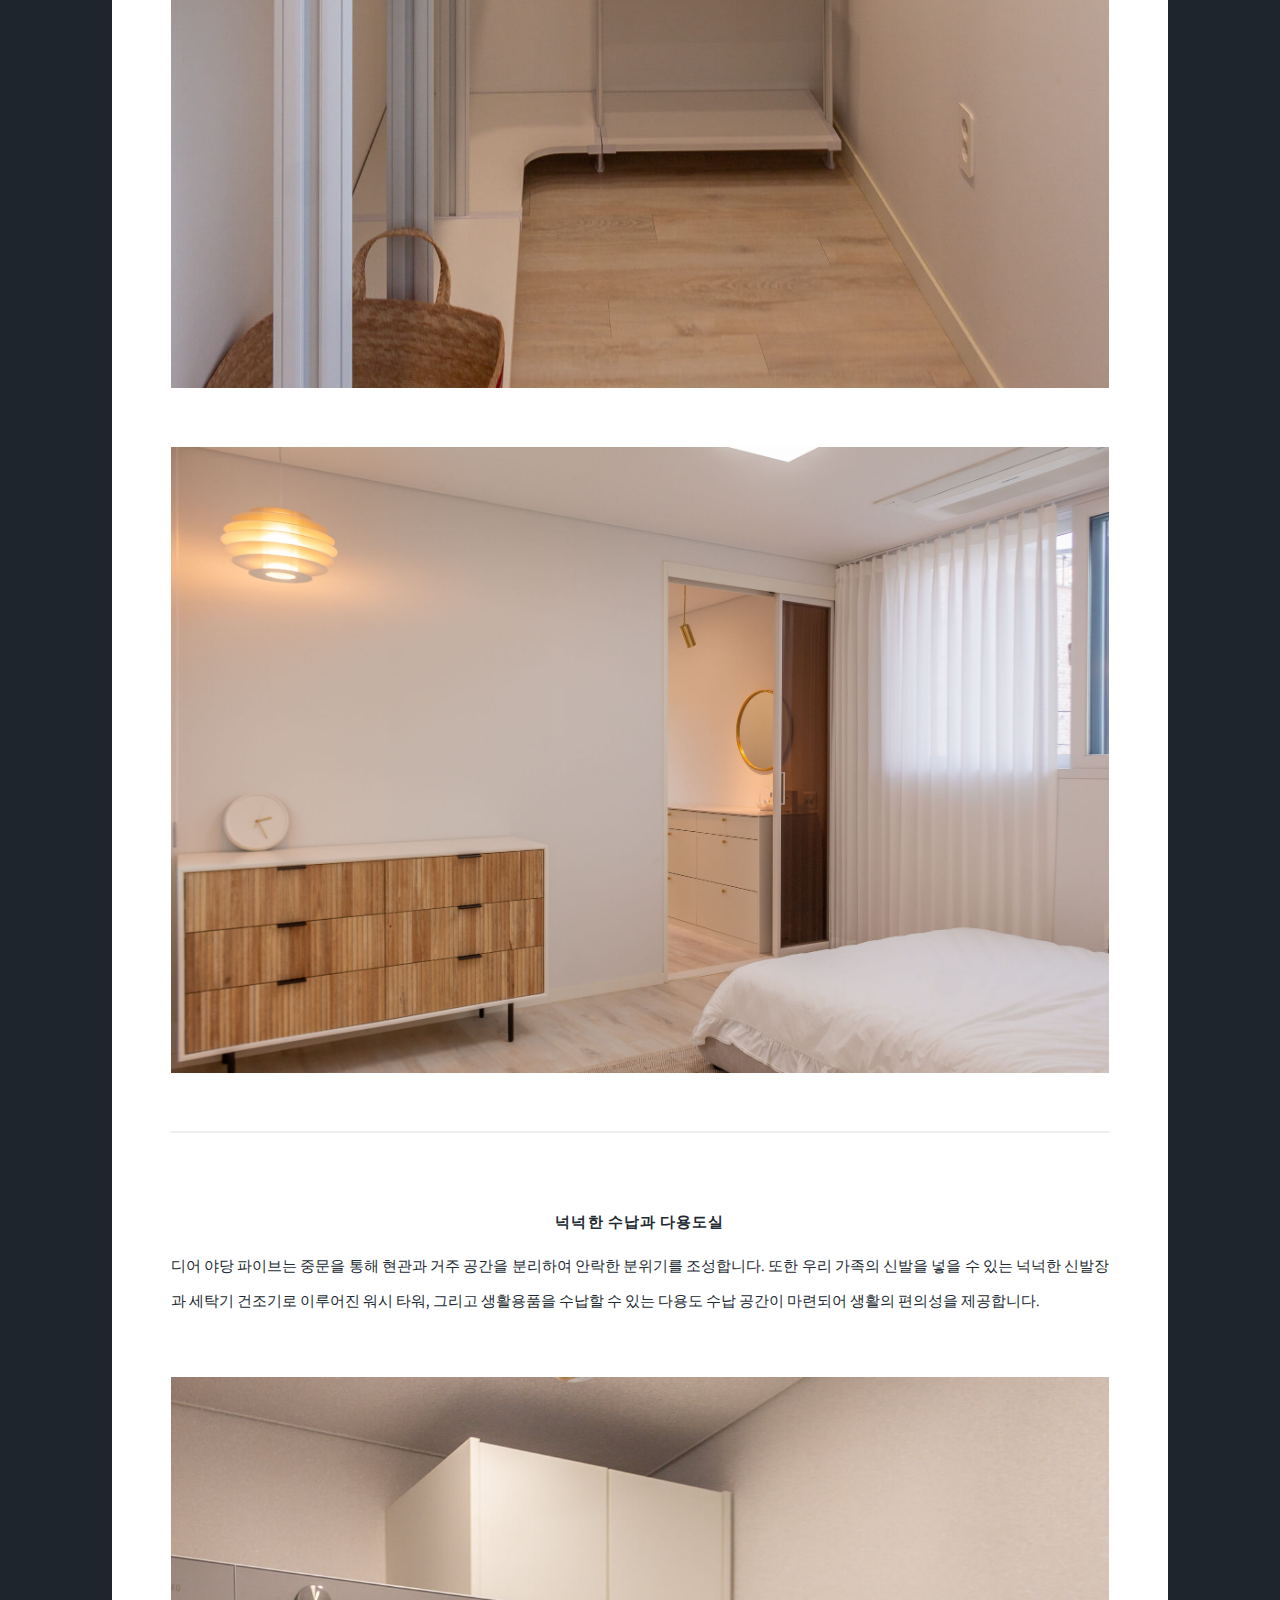
==== commit 3a90b053: "homepage yadang five" ====
--- a/homepage-five/index.html
+++ b/homepage-five/index.html
@@ -172,8 +172,7 @@
                 <li> 정남향 4베이구조로 채광 및 환기 120%</li>
                 <li> 삼성 각방 시스템 무풍 냉방</li>
 
-<div class="image main"><span class="image fit"><img src="images/compress/livingroom1.jpg" alt=""/></span></div>
-                <div class="image main"><span class="image fit"><img src="images/compress/balcony6.jpg" alt=""/></span></div>
+<div class="image main"><span class="image fit"><img src="images/compress/livingroom6.jpg" alt=""/></span></div>
 <hr>
 
                 <header>
